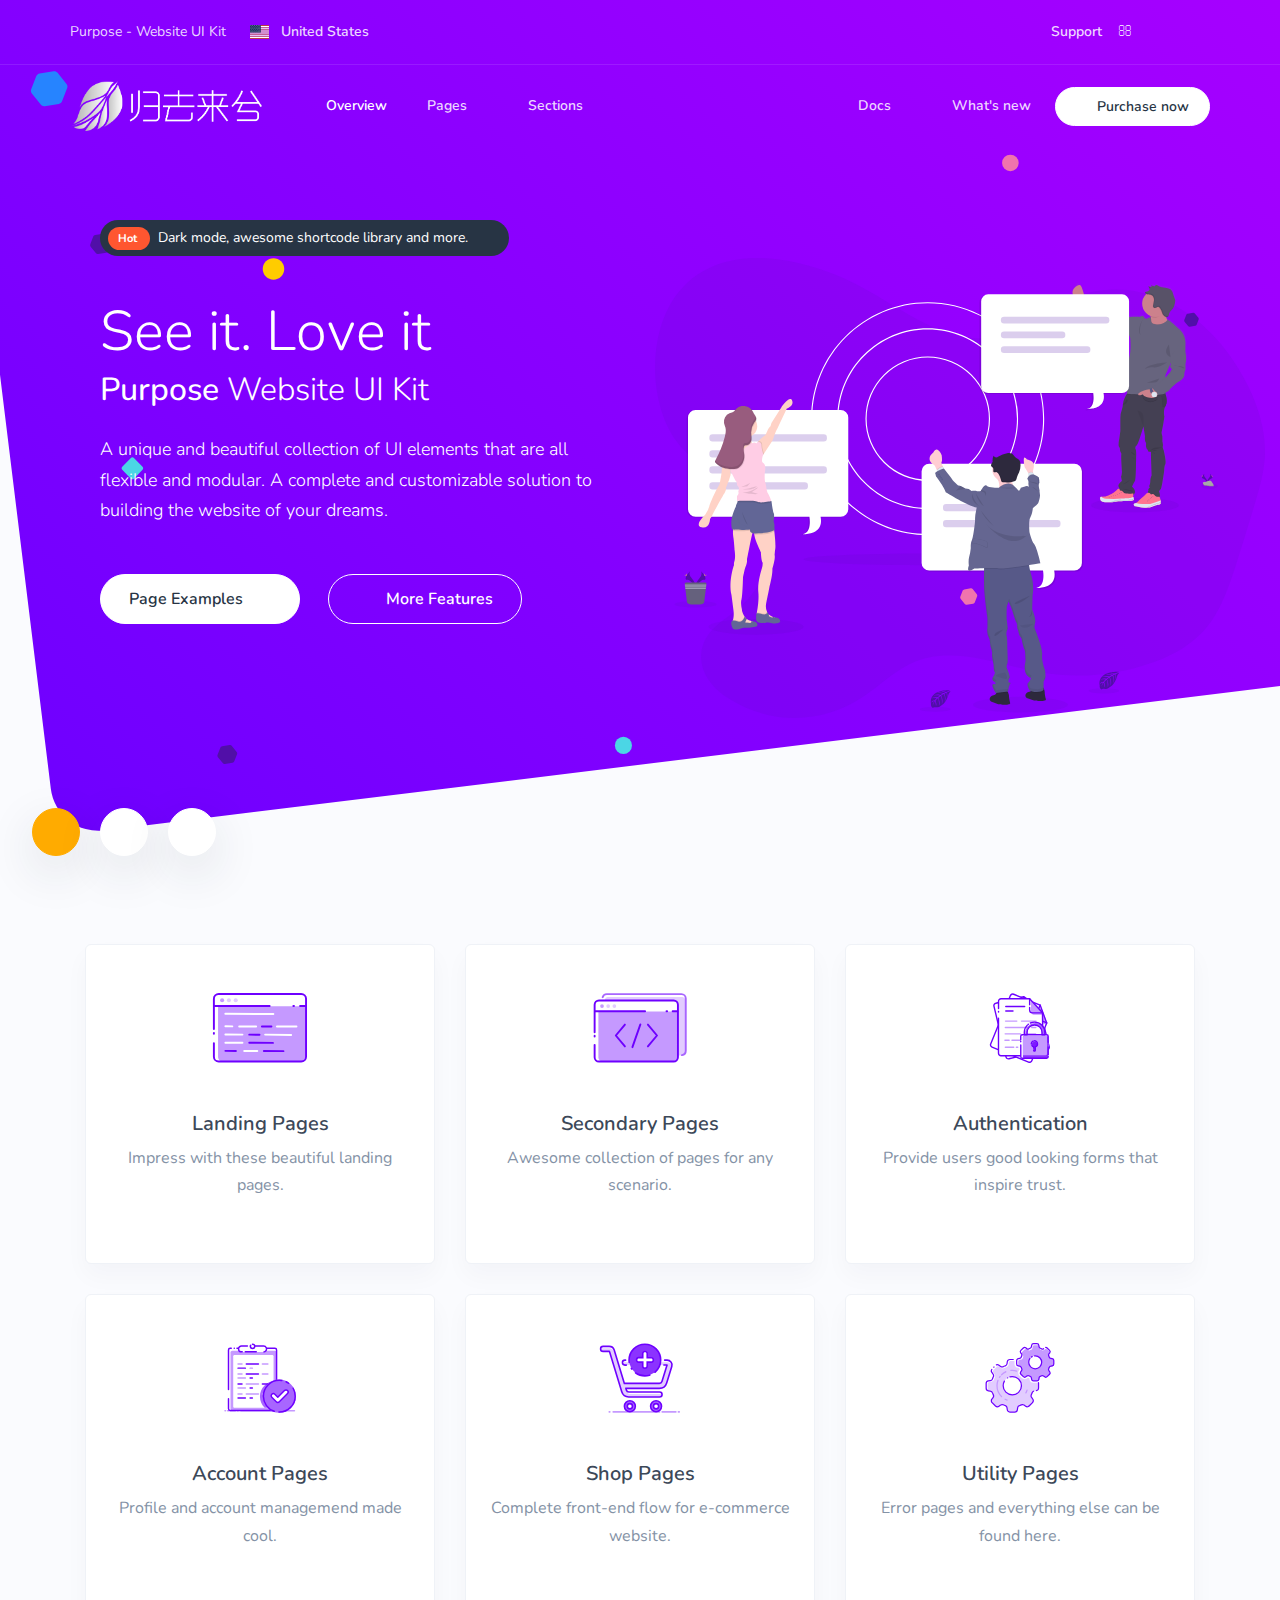
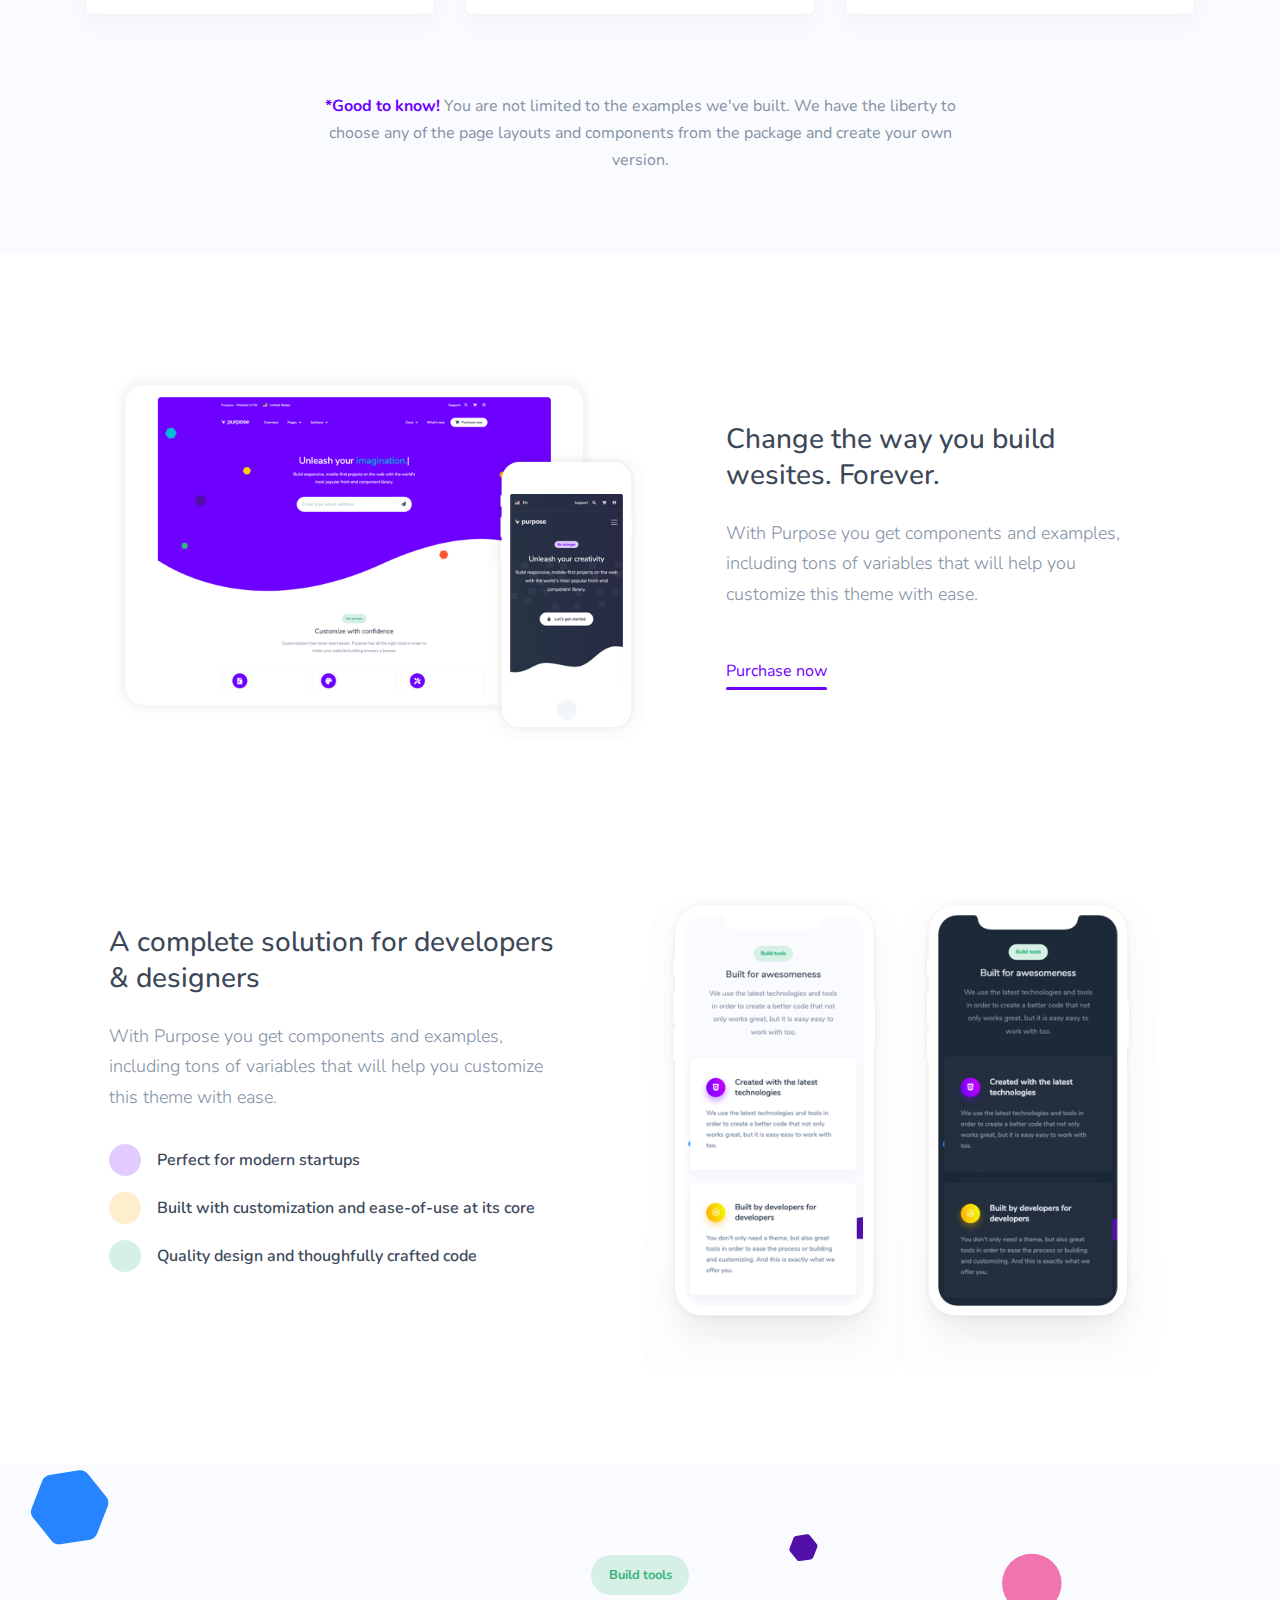
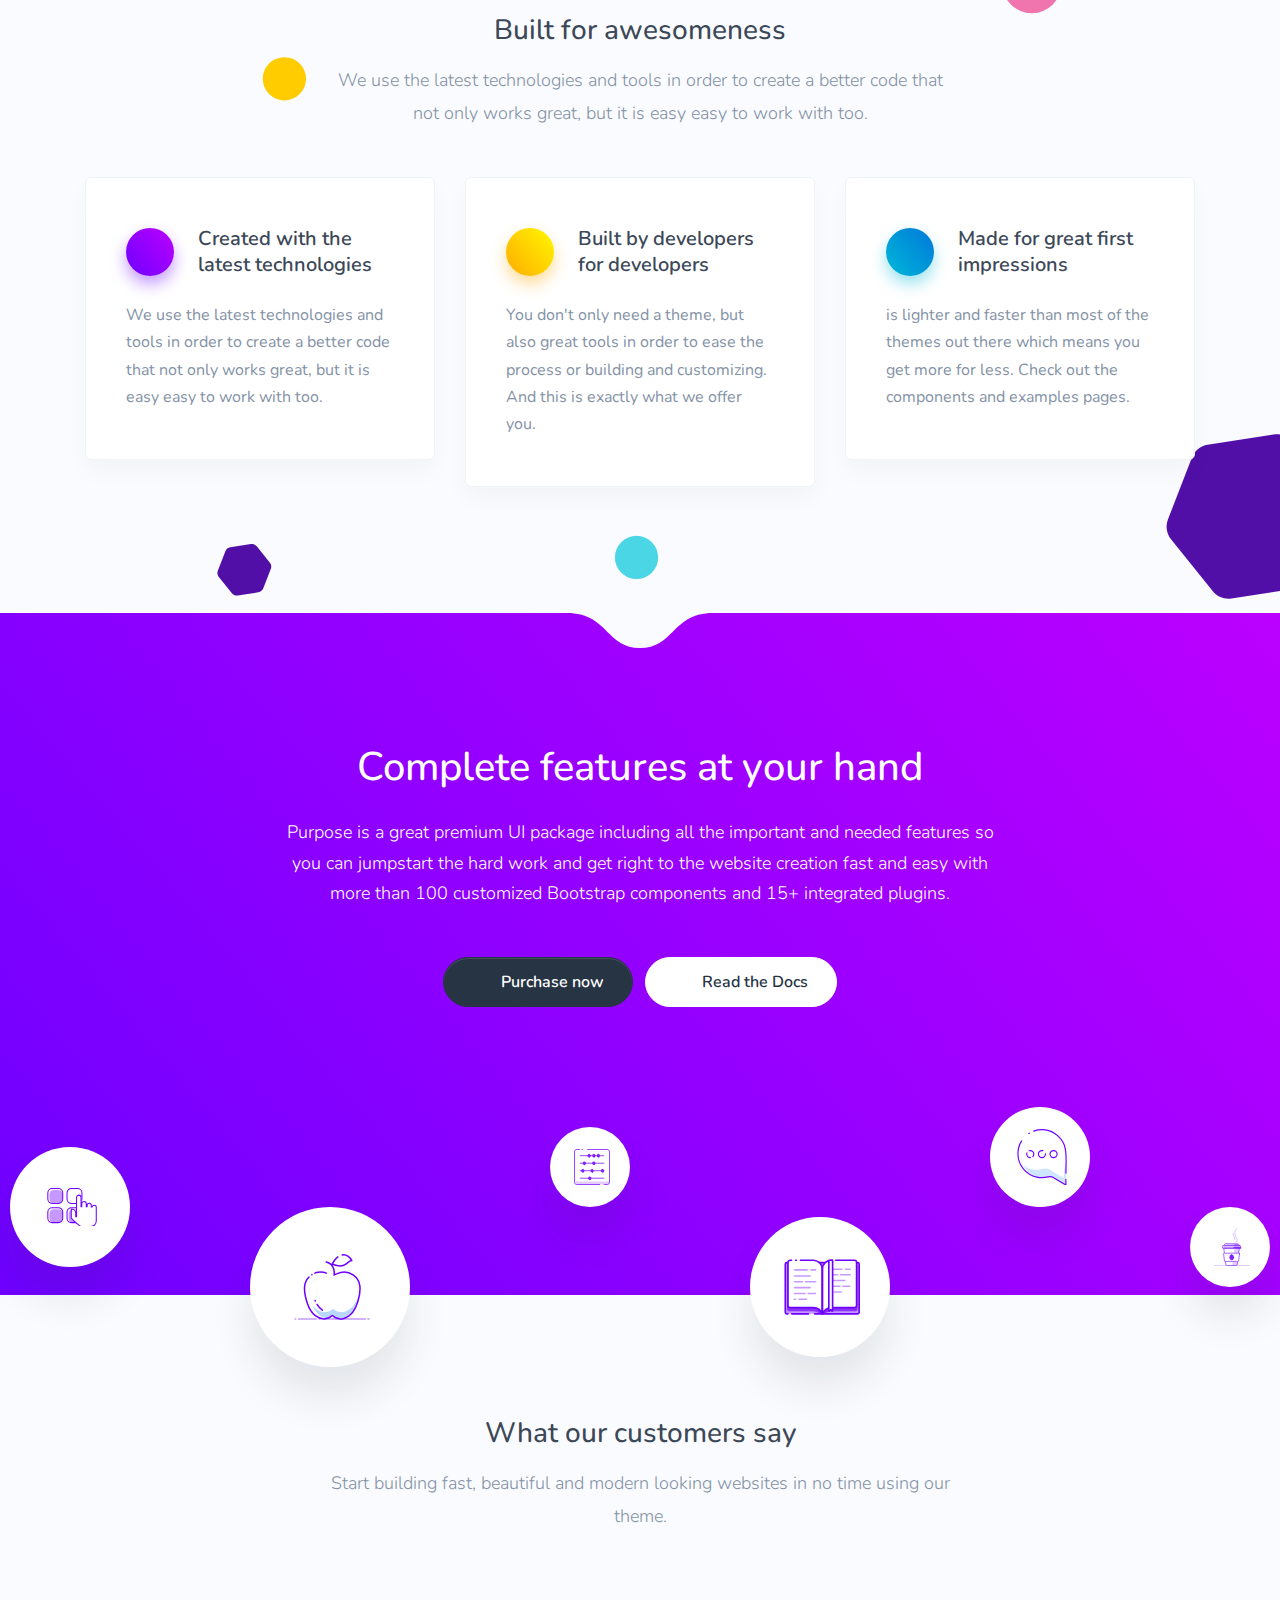
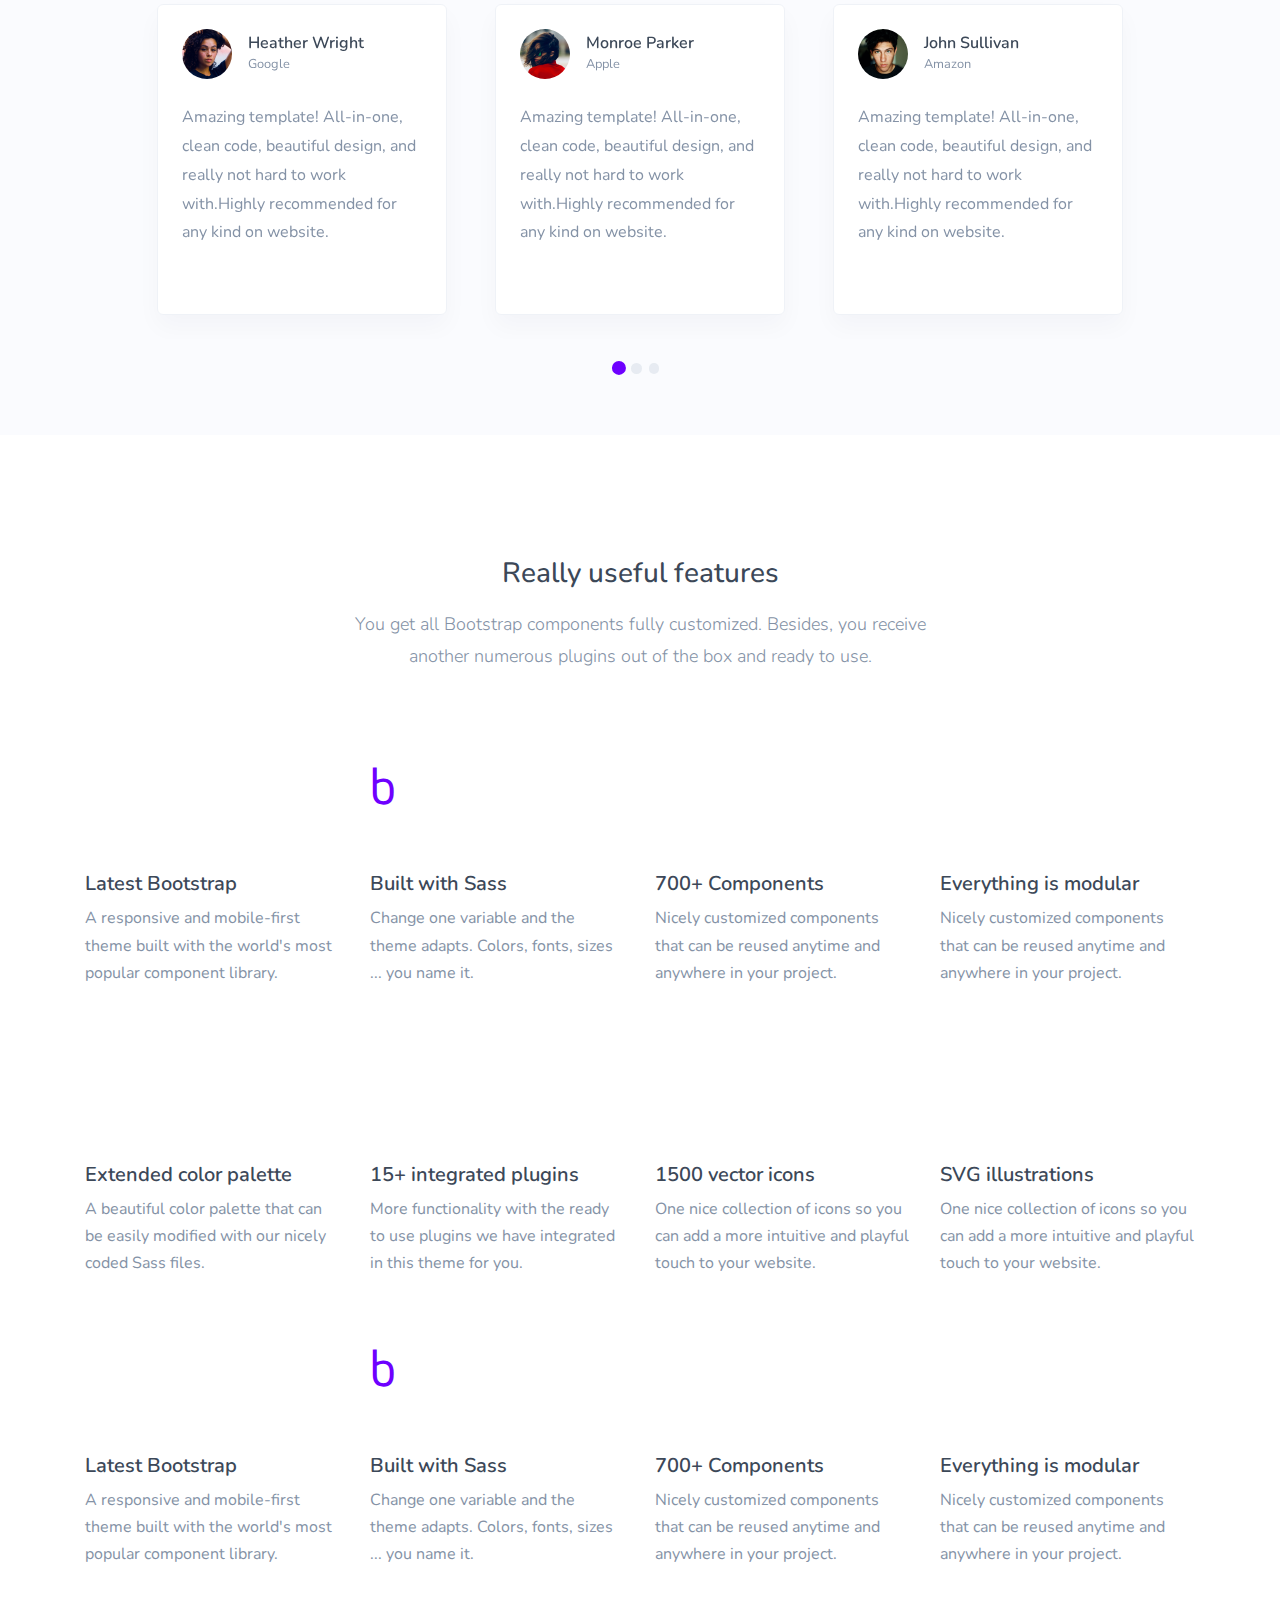
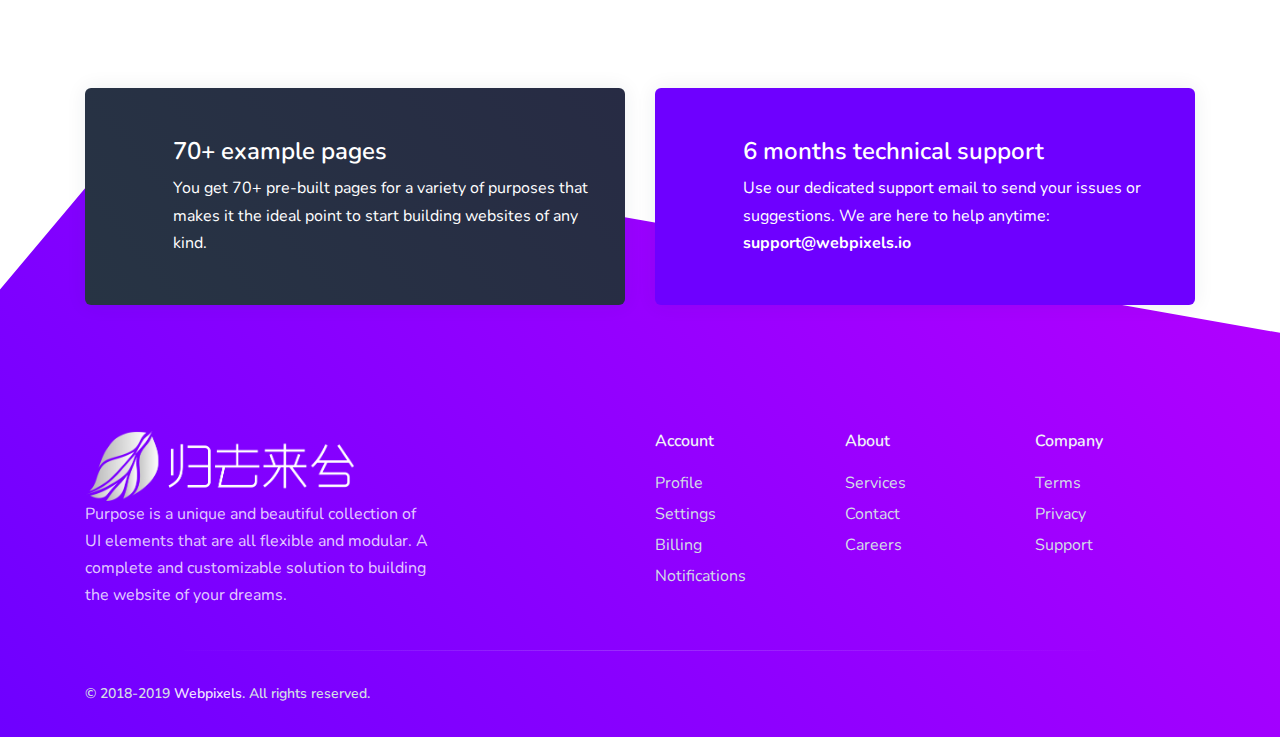
==== GQLX_files/purpose-website-ui-kit-v2.0.html @ 8d88fcf8 "first commit" ====
<!DOCTYPE html>
<!-- saved from url=(0059)https://preview.webpixels.io/purpose-website-ui-kit-v2.0.1/ -->
<html lang="en"><head><meta http-equiv="Content-Type" content="text/html; charset=UTF-8">
        
        <meta name="viewport" content="width=device-width, initial-scale=1, shrink-to-fit=no">
        <meta name="description" content="Purpose is a unique and beautiful collection of UI elements that are all flexible and modular. A complete and customizable solution to building the website of your dreams.">
        <meta name="author" content="Webpixels">
        <title>Purpose Website UI Kit - Purpose is a unique and beautiful collection of UI elements that are all flexible and modular. A complete and customizable solution to building the website of your dreams.</title>
        <!-- Favicon -->
        <link rel="icon" href="https://preview.webpixels.io/purpose-website-ui-kit-v2.0.1/assets/img/brand/favicon.png" type="image/png">
        <!-- Font Awesome 5 -->
        <link rel="stylesheet" href="./all.min.css"><!-- Page CSS -->
        <link rel="stylesheet" href="./swiper.min.css">
        <!-- Purpose CSS -->
        <link rel="stylesheet" href="./purpose.css" id="stylesheet">
    </head>

    <body class="g-sidenav-show g-sidenav-pinned" style="opacity: 1;">
        <!-- <div class="alert alert-danger bg-gradient-danger text-white fixed-top alert-flush alert-dismissible border-0 shadow-lg fade show mb-0" role="alert">
            <div class="container">
                The heat of the summer comes with a <strong>35% discount</strong>. Use the <strong>SUMMER35</strong> code until June 15h and get started with this UI Kit to build your next amazing website.
                <button type="button" class="close" data-dismiss="alert" aria-label="Close">
                    <span class="text-white opacity-10" aria-hidden="true">&times;</span>
                </button>
            </div>
        </div> -->
        <header class="header header-transparent" id="header-main">
            <!-- Topbar -->
            <div id="navbar-top-main" class="navbar-top  navbar-dark bg-dark border-bottom">
                <div class="container px-0">
                    <div class="navbar-nav align-items-center">
                        <div class="d-none d-lg-inline-block">
                            <span class="navbar-text mr-3">Purpose - Website UI Kit</span>
                        </div>
                        <div>
                            <ul class="nav">
                                <li class="nav-item dropdown ml-lg-2">
                                    <a class="nav-link px-0" href="https://preview.webpixels.io/purpose-website-ui-kit-v2.0.1/#" role="button" data-toggle="dropdown" aria-haspopup="true" aria-expanded="false" data-offset="0,10">
                                        <img alt="Image placeholder" src="./us.svg">
                                        <span class="d-none d-lg-inline-block">United States</span>
                                        <span class="d-lg-none">EN</span>
                                    </a>
                                    <div class="dropdown-menu dropdown-menu-sm">
                                        <a href="https://preview.webpixels.io/purpose-website-ui-kit-v2.0.1/#" class="dropdown-item"><img alt="Image placeholder" src="./es.svg">Spanish</a>
                                        <a href="https://preview.webpixels.io/purpose-website-ui-kit-v2.0.1/#" class="dropdown-item"><img alt="Image placeholder" src="./ro.svg">Romanian</a>
                                        <a href="https://preview.webpixels.io/purpose-website-ui-kit-v2.0.1/#" class="dropdown-item"><img alt="Image placeholder" src="./gr.svg">Greek</a>
                                    </div>
                                </li>
                            </ul>
                        </div>
                        <div class="ml-auto">
                            <ul class="nav">
                                <li class="nav-item">
                                    <a class="nav-link" href="https://preview.webpixels.io/purpose-website-ui-kit-v2.0.1/pages/utility/support.html">Support</a>
                                </li>
                                <li class="nav-item">
                                    <a href="https://preview.webpixels.io/purpose-website-ui-kit-v2.0.1/#" class="nav-link" data-action="omnisearch-open" data-target="#omnisearch"><i class="far fa-search"></i></a>
                                </li>
                                <li class="nav-item">
                                    <a class="nav-link" href="https://preview.webpixels.io/purpose-website-ui-kit-v2.0.1/pages/shop/checkout-cart.html"><i class="far fa-shopping-cart"></i></a>
                                </li>
                                <li class="nav-item dropdown">
                                    <a class="nav-link pr-0" href="https://preview.webpixels.io/purpose-website-ui-kit-v2.0.1/#" data-toggle="dropdown" aria-haspopup="true" aria-expanded="false">
                                        <i class="far fa-user-circle"></i>
                                    </a>
                                    <div class="dropdown-menu dropdown-menu-sm dropdown-menu-right">
                                        <h6 class="dropdown-header">User menu</h6>
                                        <a class="dropdown-item" href="https://preview.webpixels.io/purpose-website-ui-kit-v2.0.1/#">
                                            <i class="far fa-user"></i>Account
                                        </a>
                                        <a class="dropdown-item" href="https://preview.webpixels.io/purpose-website-ui-kit-v2.0.1/#">
                                            <span class="float-right badge badge-primary">4</span>
                                            <i class="far fa-envelope"></i>Messages
                                        </a>
                                        <a class="dropdown-item" href="https://preview.webpixels.io/purpose-website-ui-kit-v2.0.1/#">
                                            <i class="far fa-cog"></i>Settings
                                        </a>
                                        <div class="dropdown-divider" role="presentation"></div>
                                        <a class="dropdown-item" href="https://preview.webpixels.io/purpose-website-ui-kit-v2.0.1/#">
                                            <i class="far fa-sign-out-alt"></i>Sign out
                                        </a>
                                    </div>
                                </li>
                            </ul>
                        </div>
                    </div>
                </div>
            </div>
            <!-- Main navbar -->
            <nav class="navbar navbar-main navbar-expand-lg navbar-transparent navbar-dark bg-dark" id="navbar-main">
                <div class="container px-lg-0">
                    <!-- Logo -->
                    <a class="navbar-brand mr-lg-5" href="https://preview.webpixels.io/purpose-website-ui-kit-v2.0.1/index.html">
                        <img alt="Image placeholder" src="./white.png" id="navbar-logo" style="height: 50px;">
                    </a>
                    <!-- Navbar collapse trigger -->
                    <button class="navbar-toggler pr-0" type="button" data-toggle="collapse" data-target="#navbar-main-collapse" aria-controls="navbar-main-collapse" aria-expanded="false" aria-label="Toggle navigation">
                        <span class="navbar-toggler-icon"></span>
                    </button>
                    <!-- Navbar nav -->
                    <div class="collapse navbar-collapse" id="navbar-main-collapse">
                        <ul class="navbar-nav align-items-lg-center">
                            <!-- Home - Overview  -->
                            <li class="nav-item active">
                                <a class="nav-link" href="https://preview.webpixels.io/purpose-website-ui-kit-v2.0.1/index.html">Overview</a>
                            </li>
                            <!-- Pages menu -->
                            <li class="nav-item dropdown dropdown-animate" data-toggle="hover">
                                <a class="nav-link dropdown-toggle" href="https://preview.webpixels.io/purpose-website-ui-kit-v2.0.1/#" role="button" data-toggle="dropdown" aria-haspopup="true" aria-expanded="false">Pages</a>
                                <div class="dropdown-menu dropdown-menu-lg dropdown-menu-arrow p-0">
                                    <ul class="list-group list-group-flush">
                                        <li class="dropdown dropdown-animate dropdown-submenu" data-toggle="hover">
                                            <a href="https://preview.webpixels.io/purpose-website-ui-kit-v2.0.1/#" class="list-group-item list-group-item-action dropdown-toggle" role="button" data-toggle="dropdown" aria-haspopup="true" aria-expanded="false">
                                                <div class="media d-flex align-items-center">
                                                    <!-- SVG icon -->
                                                    <figure style="width: 50px;">
                                                        <svg xmlns="http://www.w3.org/2000/svg" xmlns:xlink="http://www.w3.org/1999/xlink" width="147px" height="109px" viewBox="0 0 147 109" version="1.1" class="injected-svg svg-inject img-fluid" style="height: 50px;">
    <!-- Generator: Sketch 51.2 (57519) - http://www.bohemiancoding.com/sketch -->
    <title>Code_2</title>
    <desc>Created with Sketch.</desc>
    <defs></defs>
    <g id="Page-1" stroke="none" stroke-width="1" fill="none" fill-rule="evenodd">
        <g id="Code_2" transform="translate(1.000000, 1.000000)">
            <path d="M144.1,8.5 L144.1,98.1 C144.1,102.2 140.8,105.6 136.6,105.6 L8.1,105.6 C4,105.6 0.6,102.3 0.6,98.1 L0.6,0.6 L136.1,0.6 C140.6,0.6 144.1,4.2 144.1,8.5 Z" id="Shape" class="fill-neutral" fill-rule="nonzero"></path>
            <path d="M133.7,0.6 C139.4,0.6 144.1,5.3 144.1,11 L144.1,98.1 C144.1,102.2 140.9,105.6 137,105.6 L14.3,105.6 C10.4,105.6 7.2,102.3 7.2,98.1 L7.2,0.6 L133.7,0.6 Z" id="Shape" class="fill-primary-300" fill-rule="nonzero"></path>
            <path d="M95.9,19.5 L0.7,19.5 L0.7,8.1 C0.7,4 4,0.6 8.2,0.6 L136.7,0.6 C140.8,0.6 144.2,3.9 144.2,8.1 L144.2,19.5 L119.2,19.5" id="Shape" class="fill-neutral" fill-rule="nonzero"></path>
            <path d="M134.9,19.2 L143,19.2" id="Shape" class="stroke-primary" stroke-width="3" stroke-linecap="round" stroke-linejoin="round"></path>
            <path d="M124.4,19.2 L125.4,19.2" id="Shape" class="stroke-primary" stroke-width="3" stroke-linecap="round" stroke-linejoin="round"></path>
            <path d="M1.3,19.2 L87.5,19.2" id="Shape" class="stroke-primary" stroke-width="3" stroke-linecap="round" stroke-linejoin="round"></path>
            <circle id="Oval" class="fill-primary-300" fill-rule="nonzero" cx="13.5" cy="10.2" r="3.2"></circle>
            <circle id="Oval" class="fill-primary-200" fill-rule="nonzero" cx="24.1" cy="10.2" r="3.2"></circle>
            <circle id="Oval" class="fill-primary-200" fill-rule="nonzero" cx="34.7" cy="10.2" r="3.2"></circle>
            <path d="M0.7,62.6 L0.7,61.4" id="Shape" class="stroke-primary" stroke-width="3" stroke-linecap="round" stroke-linejoin="round"></path>
            <path d="M0.7,55.2 L0.7,8 C0.7,3.9 4,0.5 8.2,0.5 L136.7,0.5 C140.8,0.5 144.2,3.8 144.2,8 L144.2,98.1 C144.2,102.2 140.9,105.6 136.7,105.6 L8.2,105.6 C4.1,105.6 0.7,102.3 0.7,98.1 L0.7,77" id="Shape" class="stroke-primary" stroke-width="3" stroke-linecap="round" stroke-linejoin="round"></path>
            <g id="Group" transform="translate(18.000000, 31.000000)" stroke-linecap="round" stroke-linejoin="round" stroke-width="3">
                <path d="M22.1,20.1 L48.5,20.2" id="Shape" class="stroke-neutral"></path>
                <path d="M80.9,20.1 L111.3,20.3" id="Shape" class="stroke-neutral"></path>
                <path d="M60.5,58.3 L91,58.5" id="Shape" class="stroke-primary"></path>
                <path d="M57.5,20.1 L72.3,20.2" id="Shape" class="stroke-primary"></path>
                <path d="M0.6,19.9 L11.4,20" id="Shape" class="stroke-neutral"></path>
                <path d="M37.8,32.8 L53.7,33" id="Shape" class="stroke-primary"></path>
                <path d="M62.5,32.8 L103,33.3" id="Shape" class="stroke-neutral"></path>
                <path d="M0.6,32.7 L27.2,32.8" id="Shape" class="stroke-neutral"></path>
                <path d="M37.8,45.5 L74.7,45.7" id="Shape" class="stroke-primary"></path>
                <path d="M0.6,45.4 L27.2,45.5" id="Shape" class="stroke-neutral"></path>
                <path d="M29.9,58.3 L50.3,58.4" id="Shape" class="stroke-neutral"></path>
                <path d="M0.6,58.1 L17,58.2" id="Shape" class="stroke-primary"></path>
                <path d="M0.5,0.4 L75.3,0.7" id="Shape" class="stroke-neutral"></path>
            </g>
        </g>
    </g>
</svg>
                                                    </figure>
                                                    <!-- Media body -->
                                                    <div class="media-body ml-3">
                                                        <h6 class="mb-1">Landing</h6>
                                                        <p class="mb-0">A great point to start from.</p>
                                                    </div>
                                                </div>
                                            </a>
                                            <ul class="dropdown-menu">
                                                <li>
                                                    <a class="dropdown-item" href="https://preview.webpixels.io/purpose-website-ui-kit-v2.0.1/pages/landing/agency.html">
                                                        Agency
                                                    </a>
                                                </li>
                                                <li>
                                                    <a class="dropdown-item" href="https://preview.webpixels.io/purpose-website-ui-kit-v2.0.1/pages/landing/app.html">
                                                        App
                                                    </a>
                                                </li>
                                                <li>
                                                    <a class="dropdown-item" href="https://preview.webpixels.io/purpose-website-ui-kit-v2.0.1/pages/landing/blog.html">
                                                        Blog
                                                    </a>
                                                </li>
                                                <li>
                                                    <a class="dropdown-item" href="https://preview.webpixels.io/purpose-website-ui-kit-v2.0.1/pages/landing/classic.html">
                                                        Classic
                                                    </a>
                                                </li>
                                                <li>
                                                    <a class="dropdown-item" href="https://preview.webpixels.io/purpose-website-ui-kit-v2.0.1/pages/landing/cloud-hosting.html">
                                                        Cloud hosting
                                                    </a>
                                                </li>
                                                <li>
                                                    <a class="dropdown-item" href="https://preview.webpixels.io/purpose-website-ui-kit-v2.0.1/pages/landing/digital.html">
                                                        Digital
                                                    </a>
                                                </li>
                                                <li>
                                                    <a class="dropdown-item" href="https://preview.webpixels.io/purpose-website-ui-kit-v2.0.1/pages/landing/event-music.html">
                                                        Event music
                                                    </a>
                                                </li>
                                                <li>
                                                    <a class="dropdown-item" href="https://preview.webpixels.io/purpose-website-ui-kit-v2.0.1/pages/landing/features.html">
                                                        Features
                                                    </a>
                                                </li>
                                                <li>
                                                    <a class="dropdown-item" href="https://preview.webpixels.io/purpose-website-ui-kit-v2.0.1/pages/landing/portfolio.html">
                                                        Portfolio
                                                    </a>
                                                </li>
                                                <li>
                                                    <a class="dropdown-item" href="https://preview.webpixels.io/purpose-website-ui-kit-v2.0.1/pages/landing/presentation.html">
                                                        Presentation
                                                    </a>
                                                </li>
                                                <li>
                                                    <a class="dropdown-item" href="https://preview.webpixels.io/purpose-website-ui-kit-v2.0.1/pages/landing/saas.html">
                                                        Saas
                                                    </a>
                                                </li>
                                                <li>
                                                    <a class="dropdown-item" href="https://preview.webpixels.io/purpose-website-ui-kit-v2.0.1/pages/landing/services.html">
                                                        Services
                                                    </a>
                                                </li>
                                                <li>
                                                    <a class="dropdown-item" href="https://preview.webpixels.io/purpose-website-ui-kit-v2.0.1/pages/landing/software.html">
                                                        Software
                                                    </a>
                                                </li>
                                            </ul>
                                        </li>
                                        <li class="dropdown dropdown-animate dropdown-submenu" data-toggle="hover">
                                            <a href="https://preview.webpixels.io/purpose-website-ui-kit-v2.0.1/#" class="list-group-item list-group-item-action dropdown-toggle" role="button" data-toggle="dropdown" aria-haspopup="true" aria-expanded="false">
                                                <div class="media d-flex align-items-center">
                                                    <!-- SVG icon -->
                                                    <figure style="width: 50px;">
                                                        <svg xmlns="http://www.w3.org/2000/svg" xmlns:xlink="http://www.w3.org/1999/xlink" width="147px" height="110px" viewBox="0 0 147 110" version="1.1" class="injected-svg svg-inject img-fluid" style="height: 50px;">
    <!-- Generator: Sketch 51.2 (57519) - http://www.bohemiancoding.com/sketch -->
    <title>Code</title>
    <desc>Created with Sketch.</desc>
    <defs></defs>
    <g id="Page-1" stroke="none" stroke-width="1" fill="none" fill-rule="evenodd">
        <g id="Code" transform="translate(2.000000, 1.000000)">
            <path d="M137.6,97.2 L21.2,97.2 C18.4,97.2 16.1,94.9 16.1,92.1 L16.1,10.2 C16.1,7.4 18.4,5.1 21.2,5.1 L137.6,5.1 C140.4,5.1 142.7,7.4 142.7,10.2 L142.7,92.1 C142.7,94.9 140.4,97.2 137.6,97.2 Z" id="Shape" class="fill-primary-200" fill-rule="nonzero"></path>
            <path d="M12.8,5.6 C13.6,2.8 16.2,0.7 19.3,0.7 L136.6,0.7 C140.4,0.7 143.4,3.7 143.4,7.5 L143.4,89.8 C143.4,93.3 140.8,96.2 137.4,96.6" id="Shape" class="stroke-primary-400" stroke-width="3" stroke-linecap="round" stroke-linejoin="round"></path>
            <path d="M131.2,18 L131.2,99.9 C131.2,103.7 128.1,106.7 124.4,106.7 L7,106.7 C3.2,106.7 0.2,103.6 0.2,99.9 L0.2,10.8 L124,10.8 C128,10.8 131.2,14 131.2,18 Z" id="Shape" class="fill-neutral" fill-rule="nonzero"></path>
            <path d="M121.7,10.8 C126.9,10.8 131.2,15.1 131.2,20.3 L131.2,99.9 C131.2,103.7 128.3,106.7 124.7,106.7 L12.6,106.7 C9,106.7 6.1,103.6 6.1,99.9 L6.1,10.8 L121.7,10.8 Z" id="Shape" class="fill-primary-300" fill-rule="nonzero"></path>
            <path d="M87.2,28 L0.2,28 L0.2,17.6 C0.2,13.8 3.2,10.8 7,10.8 L124.3,10.8 C128.1,10.8 131.1,13.8 131.1,17.6 L131.1,28 L108.2,28" id="Shape" class="fill-neutral" fill-rule="nonzero"></path>
            <path d="M122.8,27.7 L130.2,27.7" id="Shape" class="stroke-primary" stroke-width="3" stroke-linecap="round" stroke-linejoin="round"></path>
            <path d="M113.2,27.7 L114.1,27.7" id="Shape" class="stroke-primary" stroke-width="3" stroke-linecap="round" stroke-linejoin="round"></path>
            <path d="M0.7,27.7 L79.5,27.7" id="Shape" class="stroke-primary" stroke-width="3" stroke-linecap="round" stroke-linejoin="round"></path>
            <circle id="Oval" class="fill-primary-300" fill-rule="nonzero" cx="11.8" cy="19.5" r="2.9"></circle>
            <circle id="Oval" class="fill-primary-200" fill-rule="nonzero" cx="21.5" cy="19.5" r="2.9"></circle>
            <circle id="Oval" class="fill-primary-200" fill-rule="nonzero" cx="31.2" cy="19.5" r="2.9"></circle>
            <polyline id="Shape" class="stroke-primary" stroke-width="3" stroke-linecap="round" stroke-linejoin="round" points="47.8 82.9 33.5 65.8 47.8 48.7"></polyline>
            <polyline id="Shape" class="stroke-primary" stroke-width="3" stroke-linecap="round" stroke-linejoin="round" points="83.9 82.9 98.2 65.8 83.9 48.7"></polyline>
            <path d="M72.1,48.3 L59.6,84.1" id="Shape" class="stroke-primary" stroke-width="3" stroke-linecap="round" stroke-linejoin="round"></path>
            <path d="M0.2,67.4 L0.2,66.3" id="Shape" class="stroke-primary" stroke-width="3" stroke-linecap="round" stroke-linejoin="round"></path>
            <path d="M0.2,60.6 L0.2,17.5 C0.2,13.7 3.2,10.7 7,10.7 L124.3,10.7 C128.1,10.7 131.1,13.7 131.1,17.5 L131.1,99.8 C131.1,103.6 128.1,106.6 124.3,106.6 L7,106.6 C3.2,106.6 0.2,103.6 0.2,99.8 L0.2,80.5" id="Shape" class="stroke-primary" stroke-width="3" stroke-linecap="round" stroke-linejoin="round"></path>
        </g>
    </g>
</svg>
                                                    </figure>
                                                    <!-- Media body -->
                                                    <div class="media-body ml-3">
                                                        <h6 class="mb-1">Secondary</h6>
                                                        <p class="mb-0">Examples for any scenario.</p>
                                                    </div>
                                                </div>
                                            </a>
                                            <ul class="dropdown-menu">
                                                <li>
                                                    <a class="dropdown-item" href="https://preview.webpixels.io/purpose-website-ui-kit-v2.0.1/pages/secondary/about-classic.html">
                                                        About classic
                                                    </a>
                                                </li>
                                                <li>
                                                    <a class="dropdown-item" href="https://preview.webpixels.io/purpose-website-ui-kit-v2.0.1/pages/secondary/about.html">
                                                        About
                                                    </a>
                                                </li>
                                                <li>
                                                    <a class="dropdown-item" href="https://preview.webpixels.io/purpose-website-ui-kit-v2.0.1/pages/secondary/blog.html">
                                                        Blog
                                                    </a>
                                                </li>
                                                <li>
                                                    <a class="dropdown-item" href="https://preview.webpixels.io/purpose-website-ui-kit-v2.0.1/pages/secondary/blog-article.html">
                                                        Blog article
                                                    </a>
                                                </li>
                                                <li>
                                                    <a class="dropdown-item" href="https://preview.webpixels.io/purpose-website-ui-kit-v2.0.1/pages/secondary/blog-masonry.html">
                                                        Blog masonry
                                                    </a>
                                                </li>
                                                <li>
                                                    <a class="dropdown-item" href="https://preview.webpixels.io/purpose-website-ui-kit-v2.0.1/pages/secondary/careers.html">
                                                        Careers
                                                    </a>
                                                </li>
                                                <li>
                                                    <a class="dropdown-item" href="https://preview.webpixels.io/purpose-website-ui-kit-v2.0.1/pages/secondary/careers-single.html">
                                                        Careers single
                                                    </a>
                                                </li>
                                                <li>
                                                    <a class="dropdown-item" href="https://preview.webpixels.io/purpose-website-ui-kit-v2.0.1/pages/secondary/contact.html">
                                                        Contact
                                                    </a>
                                                </li>
                                                <li>
                                                    <a class="dropdown-item" href="https://preview.webpixels.io/purpose-website-ui-kit-v2.0.1/pages/secondary/contact-simple.html">
                                                        Contact simple
                                                    </a>
                                                </li>
                                                <li>
                                                    <a class="dropdown-item" href="https://preview.webpixels.io/purpose-website-ui-kit-v2.0.1/pages/secondary/get-started.html">
                                                        Get started
                                                    </a>
                                                </li>
                                                <li>
                                                    <a class="dropdown-item" href="https://preview.webpixels.io/purpose-website-ui-kit-v2.0.1/pages/secondary/portfolio.html">
                                                        Portfolio
                                                    </a>
                                                </li>
                                                <li>
                                                    <a class="dropdown-item" href="https://preview.webpixels.io/purpose-website-ui-kit-v2.0.1/pages/secondary/portfolio-fullscreen.html">
                                                        Portfolio fullscreen
                                                    </a>
                                                </li>
                                                <li>
                                                    <a class="dropdown-item" href="https://preview.webpixels.io/purpose-website-ui-kit-v2.0.1/pages/secondary/pricing-charts.html">
                                                        Pricing charts
                                                    </a>
                                                </li>
                                                <li>
                                                    <a class="dropdown-item" href="https://preview.webpixels.io/purpose-website-ui-kit-v2.0.1/pages/secondary/pricing-comparison.html">
                                                        Pricing comparison
                                                    </a>
                                                </li>
                                                <li>
                                                    <a class="dropdown-item" href="https://preview.webpixels.io/purpose-website-ui-kit-v2.0.1/pages/secondary/pricing-simple.html">
                                                        Pricing simple
                                                    </a>
                                                </li>
                                                <li>
                                                    <a class="dropdown-item" href="https://preview.webpixels.io/purpose-website-ui-kit-v2.0.1/pages/secondary/services.html">
                                                        Services
                                                    </a>
                                                </li>
                                                <li>
                                                    <a class="dropdown-item" href="https://preview.webpixels.io/purpose-website-ui-kit-v2.0.1/pages/secondary/team.html">
                                                        Team
                                                    </a>
                                                </li>
                                            </ul>
                                        </li>
                                        <li class="dropdown dropdown-animate dropdown-submenu" data-toggle="hover">
                                            <a href="https://preview.webpixels.io/purpose-website-ui-kit-v2.0.1/#" class="list-group-item list-group-item-action dropdown-toggle" role="button" data-toggle="dropdown" aria-haspopup="true" aria-expanded="false">
                                                <div class="media d-flex align-items-center">
                                                    <!-- SVG icon -->
                                                    <figure style="width: 50px;">
                                                        <svg xmlns="http://www.w3.org/2000/svg" xmlns:xlink="http://www.w3.org/1999/xlink" width="131px" height="151px" viewBox="0 0 131 151" version="1.1" class="injected-svg svg-inject img-fluid" style="height: 50px;">
    <!-- Generator: Sketch 51.2 (57519) - http://www.bohemiancoding.com/sketch -->
    <title>Secure_Files</title>
    <desc>Created with Sketch.</desc>
    <defs></defs>
    <g id="Page-1" stroke="none" stroke-width="1" fill="none" fill-rule="evenodd">
        <g id="Secure_Files" transform="translate(1.000000, 2.000000)">
            <g id="Group" transform="translate(8.000000, 5.000000)">
                <path d="M98.3,24 L119.5,108.9 C120.2,111.8 118.4,114.7 115.5,115.3 L32.7,134.9 C29.8,135.6 26.9,133.8 26.3,130.9 L0.3,21.5 C-0.4,18.6 1.4,15.7 4.3,15.1 L64.3,0.9 L98.3,24 Z" id="Shape" class="fill-neutral" fill-rule="nonzero"></path>
                <path d="M98.5,24.5 L119.6,109.2 C120.2,111.9 118.6,114.7 115.8,115.3 L37.2,133.9 C34.5,134.5 31.7,132.9 31.1,130.1 L6.1,24.5 C5.5,21.8 7.1,19 9.9,18.4 L69.7,4.2 L98.5,24.5 Z" id="Shape" class="fill-primary-100" fill-rule="nonzero"></path>
                <path d="M64.3,0.9 L69.9,24.4 C70.7,27.6 74.2,29.7 77.4,28.9 L98.3,23.9" id="Shape" class="fill-neutral" fill-rule="nonzero"></path>
                <path d="M67.8,2.6 L72.9,23.9 C73.6,26.8 76.8,28.7 79.7,28 L98.7,23.5" id="Shape" class="fill-primary-300" fill-rule="nonzero"></path>
                <path d="M68.9,6.9 L74,28.2 C74.7,31.1 77.9,33 80.8,32.3 L99.8,27.8 L98.8,23.5" id="Shape" class="fill-primary-300" fill-rule="nonzero"></path>
                <path d="M68.7,19.2 L69.9,24.3 C70.7,27.5 74.2,29.6 77.4,28.8 L98.3,23.8" id="Shape" class="stroke-primary" stroke-width="3" stroke-linecap="round" stroke-linejoin="round"></path>
                <path d="M64.3,0.9 L67.3,13.6" id="Shape" class="stroke-primary" stroke-width="3" stroke-linecap="round" stroke-linejoin="round"></path>
                <path d="M9.5,60.1 L0.3,21.5 C-0.4,18.6 1.4,15.7 4.3,15.1 L64.3,0.9 L98.3,24 L119.5,108.9 C120.2,111.8 118.4,114.7 115.5,115.3 L32.7,134.9 C29.8,135.6 26.9,133.8 26.3,130.9 L8.8,57.2" id="Shape" class="stroke-primary" stroke-width="3" stroke-linecap="round" stroke-linejoin="round"></path>
            </g>
            <g id="Group">
                <path d="M122.2,62.5 L90.1,143.9 C89,146.6 85.9,148 83.1,146.8 L4.3,114.7 C1.6,113.6 0.2,110.5 1.4,107.7 L43.9,3.5 C45,0.8 48.1,-0.6 50.9,0.6 L108,23.9 L122.2,62.5 Z" id="Shape" class="fill-neutral" fill-rule="nonzero"></path>
                <path d="M122.1,63 L90.1,144.1 C89,146.7 86.1,147.9 83.5,146.9 L8.7,116.4 C6.1,115.3 4.9,112.4 5.9,109.8 L46.9,9.3 C48,6.7 50.9,5.5 53.5,6.5 L110.4,29.7 L122.1,63 Z" id="Shape" class="fill-primary-100" fill-rule="nonzero"></path>
                <path d="M108,24 L98.9,46.3 C97.6,49.4 99.3,53.1 102.4,54.4 L122.3,62.5" id="Shape" class="fill-neutral" fill-rule="nonzero"></path>
                <path d="M109.9,27.4 L101.6,47.7 C100.5,50.5 102,53.9 104.8,55 L122.9,62.4" id="Shape" class="fill-primary-300" fill-rule="nonzero"></path>
                <path d="M108.2,31.5 L99.9,51.8 C98.8,54.6 100.3,58 103.1,59.1 L121.2,66.5 L122.9,62.4" id="Shape" class="fill-primary-300" fill-rule="nonzero"></path>
                <path d="M100.9,41.5 L98.9,46.4 C97.6,49.5 99.3,53.2 102.4,54.5 L122.3,62.6" id="Shape" class="stroke-primary" stroke-width="3" stroke-linecap="round" stroke-linejoin="round"></path>
                <path d="M108,24 L103.1,36.1" id="Shape" class="stroke-primary" stroke-width="3" stroke-linecap="round" stroke-linejoin="round"></path>
                <path d="M35,25.3 L35.5,24.1" id="Shape" class="stroke-primary" stroke-width="3" stroke-linecap="round" stroke-linejoin="round"></path>
                <path d="M37.8,18.4 L43.8,3.6 C44.9,0.9 48,-0.5 50.8,0.7 L107.9,24 L122.1,62.6 L90,144 C88.9,146.7 85.8,148.1 83,146.9 L4.2,114.8 C1.5,113.7 0.1,110.6 1.3,107.8 L29.9,37.6" id="Shape" class="stroke-primary" stroke-width="3" stroke-linecap="round" stroke-linejoin="round"></path>
            </g>
            <g id="Group" transform="translate(18.000000, 10.000000)">
                <path d="M96,118.2 C96,121.2 93.6,123.6 90.6,123.6 L5.5,123.6 C2.5,123.6 0.1,121.2 0.1,118.2 L0.1,5.7 C0.1,2.7 2.5,0.3 5.5,0.3 L67.2,0.3 L94.9,30.6 L95.5,81.4 L96,118.2 Z" id="Shape" class="fill-neutral" fill-rule="nonzero"></path>
                <path d="M95.6,81.6 L92.8,81.6 C92.8,76.2 93.3,71.2 89.6,65.1 C89.6,65.1 89.6,65.1 89.6,65.1 C89.5,64.9 87.5,62 87.3,62 C80.9,54.7 70.5,52.5 61.7,56.4 L55.1,61 C51.1,65 48.6,70.5 48.6,76.6 L48.6,81.7 L44.4,81.7 C42.5,81.7 40.9,83.2 40.9,85.2 L40.9,123.8 L90.6,123.8 C93.6,123.8 96,121.4 96,118.4 L95.6,81.6 Z M86.8,81.6 L54.7,81.6 L54.7,76.5 C54.7,62.6 71.5,54.8 82.1,65.2 C87.5,70.5 86.8,76.5 86.8,81.6 Z" id="Shape" class="fill-primary-100" fill-rule="nonzero"></path>
                <path d="M29.2,89.9 L80.3,89.9" id="Shape" class="stroke-primary-300" stroke-width="3" stroke-linecap="round" stroke-linejoin="round"></path>
                <path d="M14,89.9 L23,89.9" id="Shape" class="stroke-primary-300" stroke-width="3" stroke-linecap="round" stroke-linejoin="round"></path>
                <path d="M57.3,76.1 L80.1,76.1" id="Shape" class="stroke-primary-300" stroke-width="3" stroke-linecap="round" stroke-linejoin="round"></path>
                <path d="M14.5,76.1 L47.7,76.1" id="Shape" class="stroke-primary-300" stroke-width="3" stroke-linecap="round" stroke-linejoin="round"></path>
                <path d="M71.7,62.3 L80.6,62.3" id="Shape" class="stroke-primary-300" stroke-width="3" stroke-linecap="round" stroke-linejoin="round"></path>
                <path d="M14.9,62.3 L63.6,62.3" id="Shape" class="stroke-primary-300" stroke-width="3" stroke-linecap="round" stroke-linejoin="round"></path>
                <path d="M38.6,104.9 L41.6,104.9" id="Shape" class="stroke-primary-300" stroke-width="3" stroke-linecap="round" stroke-linejoin="round"></path>
                <path d="M14.9,104.9 L33,104.9" id="Shape" class="stroke-primary-300" stroke-width="3" stroke-linecap="round" stroke-linejoin="round"></path>
                <path d="M49.6,48.6 L81,48.6" id="Shape" class="stroke-primary-300" stroke-width="3" stroke-linecap="round" stroke-linejoin="round"></path>
                <path d="M15.3,48.6 L39.6,48.6" id="Shape" class="stroke-primary-300" stroke-width="3" stroke-linecap="round" stroke-linejoin="round"></path>
                <path d="M15.8,17.1 L56.6,17.1" id="Shape" class="stroke-primary" stroke-width="3" stroke-linecap="round" stroke-linejoin="round"></path>
                <path d="M15.8,26.8 L31.4,26.8" id="Shape" class="stroke-primary" stroke-width="3" stroke-linecap="round" stroke-linejoin="round"></path>
                <path d="M67.3,0.5 L67.3,24.6 C67.3,27.9 70.2,30.8 73.6,30.8 L95.1,30.8" id="Shape" class="fill-neutral" fill-rule="nonzero"></path>
                <path d="M70.3,2.9 L70.3,24.8 C70.3,27.8 73,30.4 76,30.4 L95.5,30.4" id="Shape" class="fill-primary-300" fill-rule="nonzero"></path>
                <path d="M70.3,7.3 L70.3,29.2 C70.3,32.2 73,34.8 76,34.8 L95.5,34.8 L95.5,30.4" id="Shape" class="fill-primary-300" fill-rule="nonzero"></path>
                <path d="M67.3,19.3 L67.3,24.6 C67.3,27.9 70.2,30.8 73.6,30.8 L95.1,30.8" id="Shape" class="stroke-primary" stroke-width="3" stroke-linecap="round" stroke-linejoin="round"></path>
                <path d="M67.3,0.5 L67.3,13.5" id="Shape" class="stroke-primary" stroke-width="3" stroke-linecap="round" stroke-linejoin="round"></path>
                <path d="M0.2,29.2 L0.2,27.9" id="Shape" class="stroke-primary" stroke-width="3" stroke-linecap="round" stroke-linejoin="round"></path>
                <path d="M0.2,21.7 L0.2,5.7 C0.2,2.7 2.6,0.3 5.6,0.3 L67.3,0.3 L95,30.6 L96,118.1 C96,121.1 93.6,123.5 90.6,123.5 L5.5,123.5 C2.5,123.5 0.1,121.1 0.1,118.1 L0.1,42.3" id="Shape" class="stroke-primary" stroke-width="3" stroke-linecap="round" stroke-linejoin="round"></path>
            </g>
            <g id="Group" transform="translate(66.000000, 60.000000)">
                <path d="M46.5,8.3 C42.6,4.9 37.5,2.8 32,2.8 C19.8,2.8 9.9,12.7 9.9,24.9 L9.9,28 L13.9,28 L13.9,22.9 C13.9,14.1 21.1,6.9 29.9,6.9 C34.9,6.9 39.3,9.2 42.2,12.7 C44.5,15.5 45.9,19.1 45.9,23 L45.9,28.1 L52,28.1 L52,23 C51.9,17.3 49.9,12.2 46.5,8.3 Z" id="Shape" class="fill-primary-400" fill-rule="nonzero"></path>
                <path d="M55.8,78.9 L3.6,78.9 C1.6,78.9 4.54747351e-13,77.3 4.54747351e-13,75.3 L4.54747351e-13,31.6 C4.54747351e-13,29.6 1.6,28 3.6,28 L55.8,28 C57.8,28 59.4,29.6 59.4,31.6 L59.4,75.3 C59.4,77.3 57.8,78.9 55.8,78.9 Z" id="Shape" class="fill-neutral" fill-rule="nonzero"></path>
                <path d="M59.4,33.7 L59.4,75.7 C59.4,77.5 58,78.9 56.2,78.9 L8,78.9 C6.2,78.9 4.8,77.5 4.8,75.7 L4.8,33.7 C4.8,31.9 6.2,30.5 8,30.5 L56.2,30.5 C56.5,30.5 56.7,30.5 57,30.6 C58.4,30.9 59.4,32.2 59.4,33.7 Z" id="Shape" class="fill-primary-500" fill-rule="nonzero"></path>
                <path d="M57,30.6 L57,69 C57,70.8 55.6,72.2 53.8,72.2 L5.6,72.2 C5.3,72.2 5,72.2 4.8,72.1 L4.8,33.7 C4.8,31.9 6.2,30.5 8,30.5 L56.2,30.5 C56.5,30.5 56.7,30.5 57,30.6 Z" id="Shape" class="fill-primary-300" fill-rule="nonzero"></path>
                <path d="M0.1,43.1 L0.1,42.2" id="Shape" class="stroke-primary" stroke-width="3" stroke-linecap="round" stroke-linejoin="round"></path>
                <path d="M59.4,75.6 C59.3,77.4 57.8,78.8 56,78.8 L3.6,78.8 C1.7,78.8 0.2,77.3 0.2,75.4 L0.2,50.1" id="Shape" class="stroke-primary" stroke-width="3" stroke-linecap="round" stroke-linejoin="round"></path>
                <path d="M59.4,54.6 L59.4,71.1" id="Shape" class="stroke-primary" stroke-width="3" stroke-linecap="round" stroke-linejoin="round"></path>
                <path d="M0.1,38.9 L0.1,31.4 C0.1,29.5 1.6,28 3.5,28 L55.9,28 C57.8,28 59.3,29.5 59.3,31.4 L59.3,44.1" id="Shape" class="stroke-primary" stroke-width="3" stroke-linecap="round" stroke-linejoin="round"></path>
                <path d="M24.3,49 C24.2,51.8 25,53.7 27.6,54.4 L27.6,61.8 C27.6,62.7 28.3,63.5 29.3,63.5 C30.2,63.5 32,62.8 32,61.8 L32,55 C34.5,54.3 36.4,51.9 36.4,49.2 C36.4,45.6 33.3,42.8 29.6,43.2 C26.8,43.5 24.6,45.8 24.3,48.6 C24.3,48.6 24.3,48.8 24.3,49" id="Shape" class="fill-primary-600" fill-rule="nonzero"></path>
                <path d="M27.9,61.3 L27.9,61.7 C27.9,62.7 28.7,63.5 29.7,63.5 C30.7,63.5 31.5,62.7 31.5,61.7 L31.5,54.2 C34.3,53.4 36.3,50.8 36.3,47.8 C36.3,43.9 32.9,40.7 28.9,41.2 C25.8,41.5 23.4,44 23,47.1 C23,47.4 23,47.6 23,47.9" id="Shape" class="stroke-primary" stroke-width="3" stroke-linecap="round" stroke-linejoin="round"></path>
                <path d="M24.2,51.3 C25.1,52.6 26.4,53.6 28,54.1 L28,56.7" id="Shape" class="stroke-primary" stroke-width="3" stroke-linecap="round" stroke-linejoin="round"></path>
                <path d="M16.6,5.2 C16.5,5.3 16.4,5.4 16.3,5.4 M14.3,7.3 C10.3,11.3 7.8,16.8 7.8,22.9 L7.8,28 L13.9,28 L13.9,22.9 C13.9,14.1 21.1,6.9 29.9,6.9 C38.7,6.9 45.9,14.1 45.9,22.9 L45.9,28 L52,28 L52,22.9 C52,10.7 42.1,0.8 29.9,0.8 C26.7,0.8 23.7,1.5 20.9,2.7" id="Shape" class="stroke-primary" stroke-width="3" stroke-linecap="round" stroke-linejoin="round"></path>
            </g>
        </g>
    </g>
</svg>
                                                    </figure>
                                                    <!-- Media body -->
                                                    <div class="media-body ml-3">
                                                        <h6 class="mb-1">Authentication</h6>
                                                        <p class="mb-0">Examples for any scenario.</p>
                                                    </div>
                                                </div>
                                            </a>
                                            <ul class="dropdown-menu">
                                                <li class="text-sm text-muted dropdown-header px-0">Basic</li>
                                                <li>
                                                    <a class="dropdown-item" href="https://preview.webpixels.io/purpose-website-ui-kit-v2.0.1/pages/authentication/basic-login.html">
                                                        Login
                                                    </a>
                                                </li>
                                                <li>
                                                    <a class="dropdown-item" href="https://preview.webpixels.io/purpose-website-ui-kit-v2.0.1/pages/authentication/basic-register.html">
                                                        Register
                                                    </a>
                                                </li>
                                                <li>
                                                    <a class="dropdown-item" href="https://preview.webpixels.io/purpose-website-ui-kit-v2.0.1/pages/authentication/basic-recover.html">
                                                        Recover
                                                    </a>
                                                </li>
                                                <li class="dropdown-divider"></li>
                                                <li class="text-sm text-muted dropdown-header px-0">Cover</li>
                                                <li>
                                                    <a class="dropdown-item" href="https://preview.webpixels.io/purpose-website-ui-kit-v2.0.1/pages/authentication/cover-login.html">
                                                        Login
                                                    </a>
                                                </li>
                                                <li>
                                                    <a class="dropdown-item" href="https://preview.webpixels.io/purpose-website-ui-kit-v2.0.1/pages/authentication/cover-register.html">
                                                        Register
                                                    </a>
                                                </li>
                                                <li>
                                                    <a class="dropdown-item" href="https://preview.webpixels.io/purpose-website-ui-kit-v2.0.1/pages/authentication/cover-recover.html">
                                                        Recover
                                                    </a>
                                                </li>
                                                <li class="dropdown-divider"></li>
                                                <li class="text-sm text-muted dropdown-header px-0">Simple</li>
                                                <li>
                                                    <a class="dropdown-item" href="https://preview.webpixels.io/purpose-website-ui-kit-v2.0.1/pages/authentication/simple-login.html">
                                                        Login
                                                    </a>
                                                </li>
                                                <li>
                                                    <a class="dropdown-item" href="https://preview.webpixels.io/purpose-website-ui-kit-v2.0.1/pages/authentication/simple-register.html">
                                                        Register
                                                    </a>
                                                </li>
                                                <li>
                                                    <a class="dropdown-item" href="https://preview.webpixels.io/purpose-website-ui-kit-v2.0.1/pages/authentication/simple-recover.html">
                                                        Recover
                                                    </a>
                                                </li>
                                            </ul>
                                        </li>
                                        <li class="dropdown dropdown-animate dropdown-submenu" data-toggle="hover">
                                            <a href="https://preview.webpixels.io/purpose-website-ui-kit-v2.0.1/#" class="list-group-item list-group-item-action dropdown-toggle" role="button" data-toggle="dropdown" aria-haspopup="true" aria-expanded="false">
                                                <div class="media d-flex align-items-center">
                                                    <!-- SVG icon -->
                                                    <figure style="width: 50px;">
                                                        <svg xmlns="http://www.w3.org/2000/svg" xmlns:xlink="http://www.w3.org/1999/xlink" width="148px" height="144px" viewBox="0 0 148 144" version="1.1" class="injected-svg svg-inject img-fluid" style="height: 50px;">
    <!-- Generator: Sketch 51.2 (57519) - http://www.bohemiancoding.com/sketch -->
    <title>Task</title>
    <desc>Created with Sketch.</desc>
    <defs></defs>
    <g id="Page-1" stroke="none" stroke-width="1" fill="none" fill-rule="evenodd">
        <g id="Task" transform="translate(2.000000, 2.000000)">
            <g id="Group" transform="translate(0.000000, 137.000000)" class="stroke-primary-300" stroke-linecap="round" stroke-linejoin="round" stroke-width="3">
                <path d="M1.1,0.4 L0,0.4" id="Shape"></path>
                <path d="M21.2,0.4 L5.4,0.4" id="Shape"></path>
                <path d="M26.9,0.4 L25.9,0.4" id="Shape"></path>
                <path d="M113.4,0.4 L32.6,0.4" id="Shape"></path>
                <path d="M142.9,0.4 L118,0.4" id="Shape"></path>
            </g>
            <path d="M22.5,8.7 L102.5,8.7 C104.5,8.7 106.1,10.3 106.1,12.3 L106.1,133.3 C106.1,135.3 104.5,136.9 102.5,136.9 L10.8,136.9 C8.8,136.9 7.2,135.3 7.2,133.3 L7.2,12.3 C7.2,10.3 8.8,8.7 10.8,8.7 L16.1,8.7" id="Shape" class="fill-neutral" fill-rule="nonzero"></path>
            <path d="M16,8.7 L17.5,8.7" id="Shape" class="fill-neutral" fill-rule="nonzero"></path>
            <path d="M106.1,17.7 L106.1,133.3 C106.1,135.3 104.5,136.9 102.5,136.9 L14.9,136.9 C12.9,136.9 11.3,135.3 11.3,133.3 L11.3,17.7 C11.3,15.7 12.9,14.1 14.9,14.1 L102.5,14.1 C104.5,14.1 106.1,15.7 106.1,17.7 Z" id="Shape" class="fill-primary-300" fill-rule="nonzero"></path>
            <path d="M99.9,25.4 L99.9,128.5 C99.9,130 98.7,131.2 97.2,131.2 L19.6,131.2 C18.1,131.2 16.9,130 16.9,128.5 L16.9,25.4 C16.9,23.9 18.1,22.7 19.6,22.7 L97.2,22.7 C98.7,22.7 99.9,23.9 99.9,25.4 Z" id="Shape" class="fill-neutral" fill-rule="nonzero"></path>
            <path d="M108.1,75.6 L108.1,128 C108.1,129.7 106.7,131.2 104.9,131.2 L81.6,131.2 C75.6,125.3 71.9,117.1 71.9,108 C71.9,90 86.5,75.4 104.5,75.4 C105.7,75.4 106.9,75.5 108.1,75.6 Z" id="Shape" class="fill-primary-400" fill-rule="nonzero"></path>
            <path d="M7.2,93.7 L7.2,12.3 C7.2,10.3 8.8,8.7 10.8,8.7 L12.9,8.7" id="Shape" class="stroke-primary" stroke-width="3" stroke-linecap="round" stroke-linejoin="round"></path>
            <path d="M24.6,8.7 L102.5,8.7 C104.5,8.7 106.1,10.3 106.1,12.3 L106.1,133.3 C106.1,135.3 104.5,136.9 102.5,136.9 L10.8,136.9 C8.8,136.9 7.2,135.3 7.2,133.3 L7.2,112.7" id="Shape" class="stroke-primary" stroke-width="3" stroke-linecap="round" stroke-linejoin="round"></path>
            <path d="M19,8.7 L19.2,8.7" id="Shape" class="stroke-primary" stroke-width="3" stroke-linecap="round" stroke-linejoin="round"></path>
            <path d="M85.3,10.3 C85.3,12 84.6,13.5 83.6,14.5 C82.5,15.6 81,16.3 79.4,16.3 L34,16.3 C30.7,16.3 28,13.6 28,10.3 C28,9.4 28.2,8.6 28.5,7.9 C28.8,7.2 29.2,6.6 29.8,6.1 C30.9,5 32.4,4.4 34,4.4 L53.9,4.4 C53.8,4.7 53.7,5.1 53.7,5.4 C53.7,7.1 55,8.4 56.7,8.4 C58.4,8.4 59.7,7.1 59.7,5.4 C59.7,5 59.6,4.7 59.5,4.4 L79.4,4.4 C81.9,4.4 84,5.9 84.9,8 C85.1,8.6 85.3,9.4 85.3,10.3 Z" id="Shape" class="fill-neutral" fill-rule="nonzero"></path>
            <path d="M79.7,7.3 C82,7.3 84,8.4 84.8,10 C85.1,10.5 85.3,11.1 85.3,11.8 C85.3,13 84.7,14.1 83.7,15 C82.7,15.8 81.3,16.3 79.7,16.3 L37.2,16.3 C34.1,16.3 31.6,14.3 31.6,11.8 C31.6,11.2 31.8,10.6 32.1,10 C32.4,9.5 32.8,9 33.3,8.6 C34.3,7.8 35.7,7.3 37.3,7.3 L79.7,7.3 Z" id="Shape" class="fill-primary-100" fill-rule="nonzero"></path>
            <g id="Group" transform="translate(27.000000, 0.000000)" class="stroke-primary" stroke-linecap="round" stroke-linejoin="round" stroke-width="3">
                <path d="M8.4,16.2 L6.9,16.2 C3.6,16.2 0.9,13.5 0.9,10.2 C0.9,9.3 1.1,8.5 1.4,7.8 C1.7,7.1 2.1,6.5 2.7,6 C3.8,4.9 5.3,4.3 6.9,4.3 L19.1,4.3" id="Shape"></path>
                <path d="M37.3,16.2 L14.7,16.2" id="Shape"></path>
                <path d="M25.3,4.3 L26.9,4.3 C26.8,4.6 26.7,5 26.7,5.3 C26.7,7 28,8.3 29.7,8.3 C31.4,8.3 32.7,7 32.7,5.3 C32.7,4.9 32.6,4.6 32.5,4.3 L52.4,4.3 C54.9,4.3 57,5.8 57.9,7.9 C58.2,8.6 58.4,9.4 58.4,10.3 C58.4,12 57.7,13.5 56.7,14.5 C55.8,15.4 54.6,16 53.2,16.2" id="Shape"></path>
                <path d="M29.5,0.4 C29.6,0.4 29.6,0.4 29.7,0.4 C32.2,0.4 34.2,2.4 34.2,4.9 C34.2,7.4 32.2,9.4 29.7,9.4 C27.2,9.4 25.2,7.4 25.2,4.9 C25.2,4 25.4,3.2 25.9,2.6" id="Shape" class="fill-neutral" fill-rule="nonzero"></path>
            </g>
            <g id="Group" transform="translate(26.000000, 41.000000)" stroke-linecap="round" stroke-linejoin="round" stroke-width="3">
                <path d="M50.9,0.1 L62.2,0.1" id="Shape" class="stroke-primary-300"></path>
                <path d="M17.8,0.1 L42.8,0.1" id="Shape" class="stroke-primary"></path>
                <path d="M0.8,0.1 L9,0.1" id="Shape" class="stroke-primary-300"></path>
                <path d="M25.7,8.7 L30.3,8.7" id="Shape" class="stroke-primary-300"></path>
                <path d="M0.8,8.7 L15.9,8.7" id="Shape" class="stroke-primary"></path>
            </g>
            <g id="Group" transform="translate(26.000000, 61.000000)" stroke-linecap="round" stroke-linejoin="round" stroke-width="3">
                <path d="M50.9,0.7 L62.2,0.7" id="Shape" class="stroke-primary-300"></path>
                <path d="M17.8,0.7 L42.8,0.7" id="Shape" class="stroke-primary"></path>
                <path d="M0.8,0.7 L9,0.7" id="Shape" class="stroke-primary-300"></path>
                <path d="M25.7,9.2 L30.3,9.2" id="Shape" class="stroke-primary"></path>
                <path d="M0.8,9.2 L15.9,9.2" id="Shape" class="stroke-primary-300"></path>
            </g>
            <g id="Group" transform="translate(26.000000, 82.000000)" stroke-linecap="round" stroke-linejoin="round" stroke-width="3">
                <path d="M50.9,0.2 L62.2,0.2" id="Shape" class="stroke-primary"></path>
                <path d="M17.8,0.2 L42.8,0.2" id="Shape" class="stroke-primary-300"></path>
                <path d="M0.8,0.2 L9,0.2" id="Shape" class="stroke-primary"></path>
                <path d="M25.7,8.7 L30.3,8.7" id="Shape" class="stroke-primary"></path>
                <path d="M0.8,8.7 L15.9,8.7" id="Shape" class="stroke-primary-300"></path>
            </g>
            <g id="Group" transform="translate(26.000000, 102.000000)" stroke-linecap="round" stroke-linejoin="round" stroke-width="3">
                <path d="M50.9,0.7 L62.2,0.7" id="Shape" class="stroke-primary-300"></path>
                <path d="M17.8,0.7 L42.8,0.7" id="Shape" class="stroke-primary-300"></path>
                <path d="M0.8,0.7 L9,0.7" id="Shape" class="stroke-primary-300"></path>
                <path d="M25.7,9.3 L30.3,9.3" id="Shape" class="stroke-primary"></path>
                <path d="M0.8,9.3 L15.9,9.3" id="Shape" class="stroke-primary"></path>
            </g>
            <circle id="Oval" stroke-width="3" class="fill-primary-400 stroke-primary-400" fill-rule="nonzero" cx="111.7" cy="107.4" r="32.7"></circle>
            <path d="M101.3,138.4 C88.3,134.1 79,121.8 79,107.4 C79,89.3 93.7,74.7 111.7,74.7 C113.5,74.7 115.2,74.8 116.9,75.1" id="Shape" class="stroke-primary" stroke-width="3" stroke-linecap="round" stroke-linejoin="round"></path>
            <path d="M140.1,91.1 C142.8,95.9 144.4,101.4 144.4,107.3 C144.4,125.4 129.7,140 111.7,140 C111.5,140 111.2,140 111,140" id="Shape" class="stroke-primary" stroke-width="3" stroke-linecap="round" stroke-linejoin="round"></path>
            <path d="M125.6,77.7 C127.5,78.6 129.2,79.6 130.9,80.8" id="Shape" class="stroke-primary" stroke-width="3" stroke-linecap="round" stroke-linejoin="round"></path>
            <path d="M108.6,120.2 C107.4,120.2 106.3,119.7 105.5,118.9 L96.3,109.7 C94.6,108 94.6,105.2 96.3,103.5 C98,101.8 100.8,101.8 102.5,103.5 L108.6,109.6 L122.4,95.8 C124.1,94.1 126.9,94.1 128.6,95.8 C130.3,97.5 130.3,100.3 128.6,102 L111.7,118.9 C110.9,119.8 109.7,120.2 108.6,120.2 Z" id="Shape" stroke-width="3" class="stroke-primary fill-neutral" fill-rule="nonzero" stroke-linecap="round" stroke-linejoin="round"></path>
        </g>
    </g>
</svg>
                                                    </figure>
                                                    <!-- Media body -->
                                                    <div class="media-body ml-3">
                                                        <h6 class="mb-1">Account</h6>
                                                        <p class="mb-0">Account management made cool.</p>
                                                    </div>
                                                </div>
                                            </a>
                                            <ul class="dropdown-menu">
                                                <li class="text-sm text-muted dropdown-header px-0">Account</li>
                                                <li>
                                                    <a class="dropdown-item" href="https://preview.webpixels.io/purpose-website-ui-kit-v2.0.1/pages/account/account-billing.html">
                                                        Billing
                                                    </a>
                                                </li>
                                                <li>
                                                    <a class="dropdown-item" href="https://preview.webpixels.io/purpose-website-ui-kit-v2.0.1/pages/account/account-notifications.html">
                                                        Notifications
                                                    </a>
                                                </li>
                                                <li>
                                                    <a class="dropdown-item" href="https://preview.webpixels.io/purpose-website-ui-kit-v2.0.1/pages/account/account-profile.html">
                                                        Profile
                                                    </a>
                                                </li>
                                                <li>
                                                    <a class="dropdown-item" href="https://preview.webpixels.io/purpose-website-ui-kit-v2.0.1/pages/account/account-profile-public.html">
                                                        Profile public
                                                    </a>
                                                </li>
                                                <li>
                                                    <a class="dropdown-item" href="https://preview.webpixels.io/purpose-website-ui-kit-v2.0.1/pages/account/account-settings.html">
                                                        Settings
                                                    </a>
                                                </li>
                                                <li class="dropdown-divider"></li>
                                                <li class="text-sm text-muted dropdown-header px-0">Board</li>
                                                <li>
                                                    <a class="dropdown-item" href="https://preview.webpixels.io/purpose-website-ui-kit-v2.0.1/pages/account/board-connections.html">
                                                        Connections
                                                    </a>
                                                </li>
                                                <li>
                                                    <a class="dropdown-item" href="https://preview.webpixels.io/purpose-website-ui-kit-v2.0.1/pages/account/board-overview.html">
                                                        Overview
                                                    </a>
                                                </li>
                                                <li>
                                                    <a class="dropdown-item" href="https://preview.webpixels.io/purpose-website-ui-kit-v2.0.1/pages/account/board-projects.html">
                                                        Projects
                                                    </a>
                                                </li>
                                                <li>
                                                    <a class="dropdown-item" href="https://preview.webpixels.io/purpose-website-ui-kit-v2.0.1/pages/account/board-tasks.html">
                                                        Tasks
                                                    </a>
                                                </li>
                                                <li class="dropdown-divider"></li>
                                                <li class="text-sm text-muted dropdown-header px-0">Listing</li>
                                                <li>
                                                    <a class="dropdown-item" href="https://preview.webpixels.io/purpose-website-ui-kit-v2.0.1/pages/account/listing-orders.html">
                                                        Orders
                                                    </a>
                                                </li>
                                                <li>
                                                    <a class="dropdown-item" href="https://preview.webpixels.io/purpose-website-ui-kit-v2.0.1/pages/account/listing-projects.html">
                                                        Projects
                                                    </a>
                                                </li>
                                                <li>
                                                    <a class="dropdown-item" href="https://preview.webpixels.io/purpose-website-ui-kit-v2.0.1/pages/account/listing-users.html">
                                                        Users
                                                    </a>
                                                </li>
                                            </ul>
                                        </li>
                                        <li class="dropdown dropdown-animate dropdown-submenu" data-toggle="hover">
                                            <a href="https://preview.webpixels.io/purpose-website-ui-kit-v2.0.1/#" class="list-group-item list-group-item-action dropdown-toggle" role="button" data-toggle="dropdown" aria-haspopup="true" aria-expanded="false">
                                                <div class="media d-flex align-items-center">
                                                    <!-- SVG icon -->
                                                    <figure style="width: 50px;">
                                                        <svg xmlns="http://www.w3.org/2000/svg" xmlns:xlink="http://www.w3.org/1999/xlink" width="153px" height="132px" viewBox="0 0 153 132" version="1.1" class="injected-svg svg-inject img-fluid" style="height: 50px;">
    <!-- Generator: Sketch 51.2 (57519) - http://www.bohemiancoding.com/sketch -->
    <title>Cart_Add_2</title>
    <desc>Created with Sketch.</desc>
    <defs></defs>
    <g id="Page-1" stroke="none" stroke-width="1" fill="none" fill-rule="evenodd">
        <g id="Cart_Add_2" transform="translate(2.000000, 2.000000)">
            <g id="Group" transform="translate(16.000000, 127.000000)" class="stroke-primary-300" stroke-linecap="round" stroke-linejoin="round" stroke-width="3">
                <path d="M1.6,0.9 L0.5,0.9" id="Shape"></path>
                <path d="M95.3,0.9 L7.9,0.9" id="Shape"></path>
                <path d="M126.2,0.9 L100.3,0.9" id="Shape"></path>
                <path d="M132.6,0.9 L130.8,0.9" id="Shape"></path>
            </g>
            <path d="M133,34 C131.3,31.6 128.6,30.3 125.7,30.3 C125.7,30.3 125.7,30.3 125.6,30.3 L46,30.3 C43.4,30.3 41.3,32.4 41.3,35 C41.3,37.6 43.4,39.7 46,39.7 L125.4,39.7 L115.8,70.7 C115.1,72.9 113.1,74.3 110.9,74.3 L44.9,74.3 L25.9,11.6 C24.6,7.4 20.8,4.5 16.3,4.5 L4.8,4.5 C2.2,4.5 0.1,6.6 0.1,9.2 C0.1,11.8 2.2,13.9 4.8,13.9 L16.3,13.9 C16.6,13.9 16.9,14.1 17,14.4 L40,90.1 C41.8,95.9 47.2,99.8 53.2,99.8 L111.3,99.8 C113.9,99.8 116,97.7 116,95.1 C116,92.5 113.9,90.4 111.3,90.4 L53.2,90.4 C51.2,90.4 49.4,89.1 48.8,87.2 L47.7,83.6 L110.9,83.6 C117.3,83.6 122.8,79.5 124.7,73.4 L134.3,42.3 C135.3,39.4 134.8,36.4 133,34 Z" id="Shape" class="fill-neutral" fill-rule="nonzero"></path>
            <path d="M134.6,41.3 C134.5,41.6 134.5,41.9 134.4,42.2 L124.8,73.3 C122.9,79.4 117.4,83.5 111,83.5 L47.9,83.5 L50.9,90.8 C51.5,92.7 53.2,94 55.3,94 L111.6,94 C113.5,94 115.1,95.1 115.9,96.8 C115.2,98.4 113.5,99.6 111.6,99.6 L53.5,99.6 C47.4,99.6 42.1,95.7 40.2,89.9 L17.2,14.2 C17.1,13.9 16.8,13.7 16.5,13.7 L5,13.7 C3.1,13.7 1.5,12.6 0.7,10.9 C1.4,9.3 3.1,8.1 5,8.1 L16.5,8.1 C20.9,8.1 24.8,11 26.1,15.2 L45.1,74.2 L111.1,74.2 C113.4,74.2 115.4,72.7 116,70.6 L125.6,43.4 L124.4,43.4 L125.6,39.7 L46.2,39.7 C44.3,39.7 42.6,38.6 41.9,36.9 C42.6,35.3 44.2,34.1 46.2,34.1 L125.9,34.1 C128.8,34.1 131.5,35.5 133.2,37.8 C133.8,38.9 134.4,40.1 134.6,41.3 Z" id="Shape" class="fill-primary-200" fill-rule="nonzero"></path>
            <path d="M119.5,39.6 L125.5,39.6 L115.9,70.6 C115.2,72.8 113.2,74.2 111,74.2 L45,74.2 L26,11.5 C24.7,7.3 20.9,4.4 16.4,4.4 L4.9,4.4 C2.3,4.4 0.2,6.5 0.2,9.1 C0.2,11.7 2.3,13.8 4.9,13.8 L16.4,13.8 C16.7,13.8 17,14 17.1,14.3 L40.1,90 C41.9,95.8 47.3,99.7 53.3,99.7 L111.4,99.7 C114,99.7 116.1,97.6 116.1,95 C116.1,92.4 114,90.3 111.4,90.3 L53.3,90.3 C51.3,90.3 49.5,89 48.9,87.1 L47.8,83.5 L111,83.5 C117.4,83.5 122.9,79.4 124.8,73.3 L134.4,42.2 C135.3,39.4 134.8,36.4 133,34 C131.3,31.6 128.6,30.3 125.7,30.3 C125.7,30.3 125.7,30.3 125.6,30.3 L121,30.3" id="Shape" class="stroke-primary" stroke-width="3" stroke-linecap="round" stroke-linejoin="round"></path>
            <path d="M47.3,30.3 L46.1,30.3 C43.5,30.3 41.4,32.4 41.4,35 C41.4,37.6 43.5,39.7 46.1,39.7 L48.8,39.7" id="Shape" class="stroke-primary" stroke-width="3" stroke-linecap="round" stroke-linejoin="round"></path>
            <circle id="Oval" stroke-width="3" class="stroke-primary fill-primary-400" fill-rule="nonzero" stroke-linecap="round" stroke-linejoin="round" cx="55.4" cy="117.3" r="10.3"></circle>
            <circle id="Oval" stroke-width="3" class="stroke-primary fill-primary-100" fill-rule="nonzero" stroke-linecap="round" stroke-linejoin="round" cx="55.4" cy="117.3" r="4.9"></circle>
            <circle id="Oval" stroke-width="3" class="stroke-primary fill-primary-400" fill-rule="nonzero" stroke-linecap="round" stroke-linejoin="round" cx="104.8" cy="117.3" r="10.3"></circle>
            <circle id="Oval" stroke-width="3" class="stroke-primary fill-primary-100" fill-rule="nonzero" stroke-linecap="round" stroke-linejoin="round" cx="104.8" cy="117.3" r="4.9"></circle>
            <g id="Group" transform="translate(53.000000, 0.000000)">
                <path d="M47.3,54.8 C42.6,57.9 37,59.7 31,59.7 C14.5,59.7 1.2,46.4 1.2,29.9 C1.2,13.4 14.5,0.1 31,0.1 C47.5,0.1 60.8,13.4 60.8,29.9 C60.7,40.3 55.4,49.5 47.3,54.8" id="Shape" class="fill-primary-500" fill-rule="nonzero"></path>
                <path d="M40.1,58.5 C39.8,58.6 39.6,58.6 39.3,58.7 C36.6,59.5 33.7,60 30.7,60 C24.1,60 17.9,57.8 13,54.2" id="Shape" class="stroke-primary" stroke-width="3" stroke-linecap="round" stroke-linejoin="round"></path>
                <path d="M1.2,34.6 C1,33.2 0.9,31.7 0.9,30.2 C0.9,13.7 14.2,0.4 30.7,0.4 C47.2,0.4 60.5,13.7 60.5,30.2 C60.5,39.4 56.3,47.7 49.7,53.2" id="Shape" class="stroke-primary" stroke-width="3" stroke-linecap="round" stroke-linejoin="round"></path>
                <path d="M6.2,47.2 C5.9,46.7 5.5,46.2 5.2,45.7" id="Shape" class="stroke-primary" stroke-width="3" stroke-linecap="round" stroke-linejoin="round"></path>
                <g transform="translate(13.000000, 12.000000)" fill-rule="nonzero" id="Shape">
                    <path d="M17.9,33.7 C15.9,33.7 13.7,32.2 13.7,29.5 L13.7,22.1 L6.3,22.1 C3.6,22.1 2.1,19.9 2.1,17.9 C2.1,16.8 2.5,15.8 3.1,15 C3.9,14.1 5,13.6 6.2,13.6 L13.6,13.6 L13.6,6.2 C13.6,3.5 15.8,2 17.8,2 C19.8,2 22,3.5 22,6.2 L22,13.6 L29.4,13.6 C30.7,13.6 31.8,14.1 32.5,15 C33.2,15.8 33.5,16.8 33.5,17.9 C33.5,19.9 32,22.1 29.3,22.1 L21.9,22.1 L21.9,29.5 C22.2,32.3 20,33.7 17.9,33.7 Z" class="fill-neutral"></path>
                    <path d="M17.9,3.5 C19.3,3.5 20.6,4.4 20.6,6.2 C20.6,8.1 20.6,11.5 20.6,15.1 C24.2,15.1 27.6,15.1 29.5,15.1 C33.1,15.1 33.1,20.5 29.5,20.5 C27.6,20.5 24.2,20.5 20.6,20.5 C20.6,24.1 20.6,27.5 20.6,29.4 C20.6,31.2 19.2,32.1 17.9,32.1 C16.5,32.1 15.2,31.2 15.2,29.4 C15.2,27.5 15.2,24.1 15.2,20.5 C11.6,20.5 8.2,20.5 6.3,20.5 C2.7,20.5 2.7,15.1 6.3,15.1 C8.2,15.1 11.6,15.1 15.2,15.1 C15.2,11.5 15.2,8.1 15.2,6.2 C15.2,4.4 16.6,3.5 17.9,3.5 Z M17.9,0.5 C16.5,0.5 15.1,1 14,1.9 C12.8,3 12.1,4.5 12.1,6.2 L12.1,12.1 L6.2,12.1 C3,12.1 0.5,14.6 0.5,17.8 C0.5,19.2 1,20.6 1.9,21.7 C3,22.9 4.5,23.6 6.2,23.6 L12.1,23.6 L12.1,29.5 C12.1,32.7 14.6,35.2 17.8,35.2 C21.1,35.2 23.5,32.8 23.5,29.5 L23.5,23.6 L29.4,23.6 C32.6,23.6 35.1,21.1 35.1,17.9 C35.1,14.6 32.7,12.2 29.4,12.2 L23.5,12.2 L23.5,6.3 C23.7,3 21.2,0.5 17.9,0.5 Z" class="fill-primary"></path>
                </g>
            </g>
        </g>
    </g>
</svg>
                                                    </figure>
                                                    <!-- Media body -->
                                                    <div class="media-body ml-3">
                                                        <h6 class="mb-1">Shop</h6>
                                                        <p class="mb-0">Complete flow for online shops.</p>
                                                    </div>
                                                </div>
                                            </a>
                                            <ul class="dropdown-menu">
                                                <li class="text-sm text-muted dropdown-header px-0">Shop</li>
                                                <li>
                                                    <a class="dropdown-item" href="https://preview.webpixels.io/purpose-website-ui-kit-v2.0.1/pages/shop/shop-landing.html">
                                                        Landing
                                                    </a>
                                                </li>
                                                <li>
                                                    <a class="dropdown-item" href="https://preview.webpixels.io/purpose-website-ui-kit-v2.0.1/pages/shop/shop-products.html">
                                                        Products
                                                    </a>
                                                </li>
                                                <li>
                                                    <a class="dropdown-item" href="https://preview.webpixels.io/purpose-website-ui-kit-v2.0.1/pages/shop/shop-product.html">
                                                        Product
                                                    </a>
                                                </li>
                                                <li class="dropdown-divider"></li>
                                                <li class="text-sm text-muted dropdown-header px-0">Checkout</li>
                                                <li>
                                                    <a class="dropdown-item" href="https://preview.webpixels.io/purpose-website-ui-kit-v2.0.1/pages/shop/checkout-cart.html">
                                                        Cart
                                                    </a>
                                                </li>
                                                <li>
                                                    <a class="dropdown-item" href="https://preview.webpixels.io/purpose-website-ui-kit-v2.0.1/pages/shop/checkout-cart-empty.html">
                                                        Cart empty
                                                    </a>
                                                </li>
                                                <li>
                                                    <a class="dropdown-item" href="https://preview.webpixels.io/purpose-website-ui-kit-v2.0.1/pages/shop/checkout-customer.html">
                                                        Customer
                                                    </a>
                                                </li>
                                                <li>
                                                    <a class="dropdown-item" href="https://preview.webpixels.io/purpose-website-ui-kit-v2.0.1/pages/shop/checkout-payment.html">
                                                        Payment
                                                    </a>
                                                </li>
                                                <li>
                                                    <a class="dropdown-item" href="https://preview.webpixels.io/purpose-website-ui-kit-v2.0.1/pages/shop/checkout-shipping.html">
                                                        Shipping
                                                    </a>
                                                </li>
                                            </ul>
                                        </li>
                                        <li class="dropdown dropdown-animate dropdown-submenu" data-toggle="hover">
                                            <a href="https://preview.webpixels.io/purpose-website-ui-kit-v2.0.1/#" class="list-group-item list-group-item-action dropdown-toggle" role="button" data-toggle="dropdown" aria-haspopup="true" aria-expanded="false">
                                                <div class="media d-flex align-items-center">
                                                    <!-- SVG icon -->
                                                    <figure style="width: 50px;">
                                                        <svg xmlns="http://www.w3.org/2000/svg" xmlns:xlink="http://www.w3.org/1999/xlink" width="150px" height="151px" viewBox="0 0 150 151" version="1.1" class="injected-svg svg-inject img-fluid" style="height: 50px;">
    <!-- Generator: Sketch 51.2 (57519) - http://www.bohemiancoding.com/sketch -->
    <title>Cog_Wheels</title>
    <desc>Created with Sketch.</desc>
    <defs></defs>
    <g id="Page-1" stroke="none" stroke-width="1" fill="none" fill-rule="evenodd">
        <g id="Cog_Wheels" transform="translate(2.000000, 1.000000)">
            <path d="M145.9,44.4 L145.9,36.9 C145.9,34.9 144.4,33.2 142.5,32.9 L139.4,32.4 C137.9,32.2 136.7,31.2 136.2,29.8 C135.8,28.8 135.4,27.8 134.9,26.8 C134.3,25.5 134.4,23.9 135.3,22.7 L137.2,20.2 C138.4,18.6 138.2,16.4 136.8,15 L131.5,9.7 C130.1,8.3 127.9,8.1 126.3,9.3 L123.8,11.2 C122.6,12.1 121,12.2 119.7,11.6 C118.7,11.1 117.7,10.7 116.7,10.3 C115.3,9.8 114.3,8.6 114.1,7.1 L113.6,4 C113.3,2 111.6,0.6 109.6,0.6 L102.1,0.6 C100.1,0.6 98.4,2.1 98.1,4 L97.6,7.1 C97.4,8.6 96.4,9.8 95,10.3 C94,10.7 93,11.1 92,11.6 C90.7,12.2 89.1,12.1 87.9,11.2 L85.4,9.3 C83.8,8.1 81.6,8.3 80.2,9.7 L74.9,15 C73.5,16.4 73.3,18.6 74.5,20.2 L76.4,22.7 C77.3,23.9 77.4,25.5 76.8,26.8 C76.3,27.8 75.9,28.8 75.5,29.8 C75,31.2 73.8,32.2 72.3,32.4 L69.2,32.9 C67.2,33.2 65.8,34.9 65.8,36.9 L65.8,44.4 C65.8,46.4 67.3,48.1 69.2,48.4 L72.3,48.9 C73.8,49.1 75,50.1 75.5,51.5 C75.9,52.5 76.3,53.5 76.8,54.5 C77.4,55.8 77.3,57.4 76.4,58.6 L74.5,61.1 C73.3,62.7 73.5,64.9 74.9,66.3 L80.2,71.6 C81.6,73 83.8,73.2 85.4,72 L87.9,70.1 C89.1,69.2 90.7,69.1 92,69.7 C93,70.2 94,70.6 95,71 C96.4,71.5 97.4,72.7 97.6,74.2 L98.1,77.3 C98.4,79.3 100.1,80.7 102.1,80.7 L109.6,80.7 C111.6,80.7 113.3,79.2 113.6,77.3 L114.1,74.2 C114.3,72.7 115.3,71.5 116.7,71 C117.7,70.6 118.7,70.2 119.7,69.7 C121,69.1 122.6,69.2 123.8,70.1 L126.3,72 C127.9,73.2 130.1,73 131.5,71.6 L136.8,66.3 C138.2,64.9 138.4,62.7 137.2,61.1 L135.3,58.6 C134.4,57.4 134.3,55.8 134.9,54.5 C135.4,53.5 135.8,52.5 136.2,51.5 C136.7,50.1 137.9,49.1 139.4,48.9 L142.5,48.4 C144.5,48.1 145.9,46.4 145.9,44.4 Z" id="Shape" class="fill-neutral" fill-rule="nonzero"></path>
            <path d="M113,85.8 L113,96.3 C113,99.1 110.9,101.5 108.2,101.9 L103.8,102.5 C101.7,102.8 100,104.2 99.3,106.2 C98.8,107.7 98.2,109.1 97.5,110.5 C97,111.5 96.9,112.6 97,113.7 C97.1,114.7 97.5,115.6 98.1,116.4 L100.7,120 C101.7,121.3 102,122.9 101.7,124.4 C101.5,125.5 101,126.6 100.1,127.4 L92.7,134.8 C91.8,135.7 90.8,136.2 89.7,136.4 C88.2,136.7 86.6,136.3 85.4,135.4 L81.8,132.8 C81,132.2 80.2,131.9 79.3,131.8 C78.2,131.6 77.1,131.8 76,132.3 C74.6,133 73.2,133.5 71.7,134.1 C69.7,134.8 68.3,136.5 68,138.6 L67.4,143 C67,145.8 64.6,147.8 61.8,147.8 L51.3,147.8 C49.7,147.8 48.2,147.1 47.1,145.9 C46.4,145.1 45.9,144.1 45.7,142.9 L45.1,138.5 C45,137.6 44.6,136.8 44.1,136 C44.1,136 44.1,136 44.1,136 C43.4,135.1 42.5,134.4 41.4,134 C40.7,133.8 40,133.5 39.3,133.2 C38.6,132.9 37.9,132.6 37.1,132.2 C35.2,131.3 33,131.5 31.3,132.8 L27.7,135.4 C25.5,137.1 22.3,136.8 20.3,134.9 L12.9,127.5 C11.9,126.5 11.3,125.1 11.3,123.8 C11.2,122.5 11.6,121.2 12.4,120.2 L15,116.6 C16.3,114.9 16.5,112.7 15.6,110.8 C14.9,109.4 14.4,108 13.8,106.5 C13.1,104.5 11.4,103.1 9.3,102.8 L4.9,102.2 C2.1,101.8 0.1,99.4 0.1,96.6 L0.1,86.1 C0.1,83.3 2.2,80.9 4.9,80.5 L9.3,79.9 C11.4,79.6 13.1,78.2 13.8,76.2 C14.3,74.7 14.9,73.3 15.6,71.9 C16.5,70 16.3,67.8 15,66.1 L12.4,62.5 C10.7,60.2 11,57.1 12.9,55.1 L20.3,47.7 C22.3,45.7 25.4,45.5 27.7,47.2 L31.3,49.8 C33,51.1 35.2,51.3 37.1,50.4 C38.5,49.7 39.9,49.2 41.4,48.6 C43.4,47.9 44.8,46.2 45.1,44.1 L45.7,39.7 C46.1,36.9 48.5,34.9 51.3,34.9 L61.8,34.9 C63.4,34.9 64.8,35.5 65.8,36.6 C65.8,36.8 65.7,37.1 65.7,37.3 L65.7,44.8 C65.7,46.8 67.2,48.5 69.1,48.8 L71.9,49.2 L72.2,49.2 C72.8,49.3 73.3,49.5 73.8,49.8 C74.5,50.3 75.1,51 75.4,51.8 C75.8,52.8 76.2,53.8 76.7,54.8 C77.3,56.2 77.2,57.7 76.3,58.9 L74.4,61.4 C73.2,63 73.4,65.2 74.8,66.6 L80.1,71.9 C81.5,73.3 83.7,73.5 85.3,72.3 L87.8,70.4 C89,69.5 90.6,69.4 91.9,70 C92.9,70.5 93.9,70.9 94.9,71.3 C95.9,71.7 96.7,72.4 97.2,73.3 C97.4,73.6 97.5,74 97.5,74.3 C97.5,74.3 97.5,74.4 97.5,74.4 L98,77.5 C98.3,79.5 100,80.9 102,80.9 L109.5,80.9 C109.6,80.9 109.7,80.9 109.8,80.9 C110.2,81.1 110.6,81.4 111,81.7 C112.3,82.7 113,84.2 113,85.8 Z" id="Shape" class="fill-neutral" fill-rule="nonzero"></path>
            <path d="M113,84.9 L113,98.1 C113,100 111.6,101.7 109.7,101.9 L105.3,102.5 C102.6,102.9 100.3,104.8 99.4,107.4 C98.9,108.8 98.3,110.2 97.7,111.5 C97.3,112.3 97.1,113 97,113.6 C96.2,118.3 100.8,121.2 101.7,124.2 C102.1,125.3 101.9,126.5 100.7,127.7 C92.7,135.7 92.6,136.3 90.5,136.3 C90.2,136.3 89.9,136.3 89.7,136.2 C89.2,136.1 88.7,135.9 88.2,135.5 L84.6,132.8 C83.3,131.8 81.8,131.3 80.2,131.3 C79.9,131.3 79.6,131.3 79.2,131.4 C78.4,131.5 77.6,131.7 76.9,132.1 C75.6,132.7 74.2,133.3 72.8,133.8 C64.5,136.8 70.4,147.4 63.4,147.4 L50.2,147.4 C48.8,147.4 47.6,146.7 46.9,145.5 C46.6,145.1 46.4,144.6 46.4,144.1 C46,141.2 45.9,138 43.9,135.7 C43.9,135.7 43.9,135.7 43.9,135.7 C43.2,134.9 42.2,134.2 40.9,133.8 C40.1,133.5 39.6,133.2 39.1,132.9 C38.7,132.7 38.3,132.4 37.7,132.1 C29.7,128.3 25.5,139.1 20.5,134.2 L13.6,128 L12.2,126.7 C11.1,125.6 10.8,124.5 11.1,123.3 C11.9,119.6 18.2,115.6 15.2,109.5 C14.6,108.2 14,106.8 13.5,105.4 C10.5,97.1 3.4,104.8 3.4,97.8 L3.4,87.3 C3.4,80.4 14.1,86.3 17,77.9 C19.5,70.8 21.7,71.2 15.3,62.6 C14.2,61.1 14.3,58.9 15.7,57.6 C23.7,49.6 23.8,49 25.9,49 C29.2,49 31.2,53.9 36.2,53.9 C38.7,53.9 39.2,53 43.5,51.5 C46.1,50.6 48,48.3 48.4,45.6 L49,41.2 C49.3,39.3 50.9,37.9 52.8,37.9 L61.1,37.9 L61.1,44.2 C61.1,48.4 64.2,52 68.3,52.6 L71.2,53 C71.6,54 72,55 72.4,56 L70.7,58.3 C68.2,61.6 68.6,66.4 71.5,69.3 L76.8,74.6 C78.4,76.2 80.5,77.1 82.8,77.1 C84.6,77.1 86.4,76.5 87.8,75.4 L90.1,73.7 C91.1,74.2 92.1,74.6 93.1,74.9 L93.5,77.8 C94.1,81.9 97.7,85 101.9,85 L109.4,85 C110.6,85 111.7,84.7 112.8,84.3 C113,84.7 113,84.8 113,84.9 Z" id="Shape" class="fill-primary-200" fill-rule="nonzero"></path>
            <path d="M145.9,44.4 L145.9,36.9 C145.9,34.9 144.4,33.2 142.5,32.9 L139.4,32.4 C137.9,32.2 136.7,31.2 136.2,29.8 C135.8,28.8 135.4,27.8 134.9,26.8 C134.3,25.5 134.4,23.9 135.3,22.7 L137.2,20.2 C138.4,18.6 138.2,16.4 136.8,15 L131.5,9.7 C130.1,8.3 127.9,8.1 126.3,9.3 L123.8,11.2 C122.6,12.1 121,12.2 119.7,11.6 C118.7,11.1 117.7,10.7 116.7,10.3 C115.3,9.8 114.3,8.6 114.1,7.1 L113.6,4 C113.3,2 111.6,0.6 109.6,0.6 L102.1,0.6 C100.1,0.6 98.4,2.1 98.1,4 L97.6,7.1 C97.4,8.6 96.4,9.8 95,10.3 C94,10.7 93,11.1 92,11.6 C90.7,12.2 89.1,12.1 87.9,11.2 L85.4,9.3 C83.8,8.1 81.6,8.3 80.2,9.7 L74.9,15 C73.5,16.4 73.3,18.6 74.5,20.2 L76.4,22.7 C77.3,23.9 77.4,25.5 76.8,26.8 C76.3,27.8 75.9,28.8 75.5,29.8 C75,31.2 73.8,32.2 72.3,32.4 L69.2,32.9 C67.2,33.2 65.8,34.9 65.8,36.9 L65.8,44.4 C65.8,46.4 67.3,48.1 69.2,48.4 L72.3,48.9 C73.8,49.1 75,50.1 75.5,51.5 C75.9,52.5 76.3,53.5 76.8,54.5 C77.4,55.8 77.3,57.4 76.4,58.6 L74.5,61.1 C73.3,62.7 73.5,64.9 74.9,66.3 L80.2,71.6 C81.6,73 83.8,73.2 85.4,72 L87.9,70.1 C89.1,69.2 90.7,69.1 92,69.7 C93,70.2 94,70.6 95,71 C96.4,71.5 97.4,72.7 97.6,74.2 L98.1,77.3 C98.4,79.3 100.1,80.7 102.1,80.7 L109.6,80.7 C111.6,80.7 113.3,79.2 113.6,77.3 L114.1,74.2 C114.3,72.7 115.3,71.5 116.7,71 C117.7,70.6 118.7,70.2 119.7,69.7 C121,69.1 122.6,69.2 123.8,70.1 L126.3,72 C127.9,73.2 130.1,73 131.5,71.6 L136.8,66.3 C138.2,64.9 138.4,62.7 137.2,61.1 L135.3,58.6 C134.4,57.4 134.3,55.8 134.9,54.5 C135.4,53.5 135.8,52.5 136.2,51.5 C136.7,50.1 137.9,49.1 139.4,48.9 L142.5,48.4 C144.5,48.1 145.9,46.4 145.9,44.4 Z" id="Shape" class="fill-neutral" fill-rule="nonzero"></path>
            <path d="M145.9,46 L145.9,37.1 C145.9,35.2 144.5,33.6 142.6,33.3 L139.6,32.9 C138.2,32.7 137,31.7 136.5,30.4 C136.1,29.4 135.7,30.2 135.3,29.3 C134.7,28 134.1,25.8 135,24.6 L135.9,21 C137,19.5 138.5,19.2 137.1,17.9 L132.1,12.9 C130.8,11.6 128.6,11.4 127.1,12.5 L124.7,14.3 C123.6,15.2 122,15.3 120.7,14.7 C119.8,14.3 118.8,13.9 117.8,13.5 C116.5,13 115.5,11.9 115.3,10.4 L114.9,7.4 C114.6,5.5 113,4.1 111.1,4.1 L104,4.1 C102.1,4.1 100.5,5.5 100.2,7.4 L99.8,10.4 C99.6,11.8 98.6,13 97.3,13.5 C96.3,13.9 95.3,14.3 94.4,14.7 C93.1,15.3 91.6,15.2 90.4,14.3 L88,12.5 C86.5,11.4 84.3,11.5 83,12.9 L78,17.9 C76.7,19.2 76.5,21.4 77.6,22.9 L79.4,25.3 C80.3,26.4 80.4,28 79.8,29.3 C79.4,30.2 79,31.2 78.6,32.2 C78.1,33.5 77,34.5 75.5,34.7 L72.5,35.1 C70.6,35.4 69.2,37 69.2,38.9 L69.2,47.8 C69.2,49.7 68.8,48.7 70.7,48.9 L73.7,49.3 C75.1,49.5 73.6,49.6 74.1,50.9 C74.5,51.9 74.9,51.1 75.3,52 C75.9,53.3 77.6,57.5 76.7,58.6 L74.9,61 C73.8,62.5 73.9,64.7 75.3,66 L81.2,71.9 C82.5,73.2 82.9,72.5 84.4,71.4 L88.6,69.6 C89.7,68.7 93,69.5 94.3,70.1 C95.2,70.5 94.4,70.1 95.4,70.4 C96.7,70.9 97.7,72 97.9,73.5 L98.3,76.5 C98.6,78.4 102,80.7 103.9,80.7 L111,80.7 C112.9,80.7 114.5,79.3 114.8,77.4 L115.2,74.4 C115.4,73 116.4,71.8 117.7,71.3 C118.7,70.9 119.7,70.5 120.6,70.1 C121.9,69.5 123.4,69.6 124.6,70.5 L127,72.3 C128.5,73.4 130.7,73.3 132,71.9 L137,66.9 C138.3,65.6 138.5,63.4 137.4,61.9 L135.6,59.5 C134.7,58.4 134.6,56.8 135.2,55.5 C135.6,54.6 136,53.6 136.4,52.6 C136.9,51.3 138,50.3 139.5,50.1 L142.5,49.7 C144.5,49.6 145.9,47.9 145.9,46 Z" id="Shape" class="fill-primary-300" fill-rule="nonzero"></path>
            <circle id="Oval" class="fill-neutral" fill-rule="nonzero" cx="105.8" cy="40.7" r="14"></circle>
            <path d="M104.5,26.8 C104.9,26.8 105.4,26.7 105.8,26.7 C113.5,26.7 119.8,33 119.8,40.7 C119.8,48.4 113.5,54.7 105.8,54.7 C98.1,54.7 91.8,48.4 91.8,40.7 C91.8,37.6 92.8,34.7 94.5,32.4" id="Shape" class="stroke-primary" stroke-width="2.6669" stroke-linecap="round" stroke-linejoin="round"></path>
            <path d="M97.8,29.2 C98.3,28.8 98.9,28.5 99.4,28.2" id="Shape" class="stroke-primary" stroke-width="2.6669" stroke-linecap="round" stroke-linejoin="round"></path>
            <path d="M123.8,11.2 C122.6,12.1 121,12.2 119.7,11.6 C118.7,11.1 117.7,10.7 116.7,10.3 C115.3,9.8 114.3,8.6 114.1,7.1 L113.6,4 C113.3,2 111.6,0.6 109.6,0.6 L102.1,0.6 C100.1,0.6 98.4,2.1 98.1,4 L97.6,7.1 C97.4,8.6 96.4,9.8 95,10.3 C94,10.7 93,11.1 92,11.6 C90.7,12.2 89.1,12.1 87.9,11.2 L85.4,9.3 C83.8,8.1 81.6,8.3 80.2,9.7 L74.9,15 C73.5,16.4 73.3,18.6 74.5,20.2 L76.4,22.7 C77.3,23.9 77.4,25.5 76.8,26.8 C76.3,27.8 75.9,28.8 75.5,29.8 C75,31.2 73.8,32.2 72.3,32.4 L69.2,32.9 C67.2,33.2 65.8,34.9 65.8,36.9 L65.8,44.4 C65.8,46.4 67.3,48.1 69.2,48.4 L72.3,48.9 C73.8,49.1 75,50.1 75.5,51.5 C75.9,52.5 76.3,53.5 76.8,54.5 C77.4,55.8 77.3,57.4 76.4,58.6 L74.5,61.1 C73.3,62.7 73.5,64.9 74.9,66.3 L80.2,71.6 C81.6,73 83.8,73.2 85.4,72 L87.9,70.1 C89.1,69.2 90.7,69.1 92,69.7 C93,70.2 94,70.6 95,71 C96.4,71.5 97.4,72.7 97.6,74.2 L98.1,77.3 C98.4,79.3 100.1,80.7 102.1,80.7 L109.6,80.7 C111.6,80.7 113.3,79.2 113.6,77.3 L114.1,74.2 C114.3,72.7 115.3,71.5 116.7,71 C117.7,70.6 118.7,70.2 119.7,69.7 C121,69.1 122.6,69.2 123.8,70.1 L126.3,72 C127.9,73.2 130.1,73 131.5,71.6 L136.8,66.3 C138.2,64.9 138.4,62.7 137.2,61.1 L135.3,58.6 C134.4,57.4 134.3,55.8 134.9,54.5 C135.4,53.5 135.8,52.5 136.2,51.5 C136.7,50.1 137.9,49.1 139.4,48.9 L142.5,48.4 C144.5,48.1 145.9,46.4 145.9,44.4 L145.9,36.9 C145.9,34.9 144.4,33.2 142.5,32.9 L139.4,32.4 C137.9,32.2 136.7,31.2 136.2,29.8 C135.8,28.8 135.4,27.8 134.9,26.8 C134.3,25.5 134.4,23.9 135.3,22.7 L137.2,20.2 C138.4,18.6 138.2,16.4 136.8,15 L131.5,9.7 C130.7,8.9 129.6,8.5 128.5,8.5" id="Shape" class="stroke-primary" stroke-width="2.6669" stroke-linecap="round" stroke-linejoin="round"></path>
            <path d="M42.7,77 C46.3,73.5 51.1,71.4 56.5,71.4 C67.4,71.4 76.2,80.2 76.2,91.1 C76.2,102 67.4,110.8 56.5,110.8 C45.6,110.8 36.8,102 36.8,91.1 C36.8,85.6 39,80.6 42.7,77" id="Shape" class="fill-neutral" fill-rule="nonzero"></path>
            <path d="M28.7,73.1 C29.2,72.4 29.7,71.7 30.2,71" id="Shape" class="stroke-primary-300" stroke-width="2.6669" stroke-linecap="round" stroke-linejoin="round"></path>
            <path d="M33.3,114.7 C27.2,108.7 23.4,100.3 23.4,91.1 C23.4,87 24.2,83 25.5,79.4" id="Shape" class="stroke-primary-300" stroke-width="2.6669" stroke-linecap="round" stroke-linejoin="round"></path>
            <path d="M45.2,122.2 C43.7,121.7 42.3,121 40.9,120.3" id="Shape" class="stroke-primary-300" stroke-width="2.6669" stroke-linecap="round" stroke-linejoin="round"></path>
            <path d="M88.2,100.5 C87.6,102.6 86.7,104.7 85.7,106.6" id="Shape" class="stroke-primary-300" stroke-width="2.6669" stroke-linecap="round" stroke-linejoin="round"></path>
            <path d="M53.3,58.2 C54.3,58.1 55.4,58.1 56.4,58.1 C59.7,58.1 62.9,58.6 65.9,59.5" id="Shape" class="stroke-primary-300" stroke-width="2.6669" stroke-linecap="round" stroke-linejoin="round"></path>
            <path d="M42,61.3 C42.1,61.2 42.2,61.2 42.3,61.1" id="Shape" class="stroke-primary-300" stroke-width="2.6669" stroke-linecap="round" stroke-linejoin="round"></path>
            <path d="M33.3,67.5 C35.8,65 38.8,62.9 42,61.4" id="Shape" class="stroke-primary-300" stroke-width="2.6669" stroke-linecap="round" stroke-linejoin="round"></path>
            <path d="M46.2,74.3 C46.3,74.2 46.4,74.2 46.5,74.1" id="Shape" class="stroke-primary" stroke-width="2.6669" stroke-linecap="round" stroke-linejoin="round"></path>
            <path d="M51.3,72.1 C52.9,71.7 54.7,71.4 56.4,71.4 C67.3,71.4 76.1,80.2 76.1,91.1 C76.1,102 67.3,110.8 56.4,110.8 C45.5,110.8 36.7,102 36.7,91.1 C36.7,87.5 37.7,84.1 39.3,81.2" id="Shape" class="stroke-primary" stroke-width="2.6669" stroke-linecap="round" stroke-linejoin="round"></path>
            <path d="M22.1,46.2 C23.9,45.5 26,45.7 27.6,46.9 L31.2,49.5 C32.9,50.8 35.1,51 37,50.1 C38.4,49.4 39.8,48.9 41.3,48.3 C43.3,47.6 44.7,45.9 45,43.8 L45.6,39.4 C46,36.6 48.4,34.6 51.2,34.6 L58.4,34.6" id="Shape" class="stroke-primary" stroke-width="2.6669" stroke-linecap="round" stroke-linejoin="round"></path>
            <path d="M16.5,51.2 L16.8,50.9" id="Shape" class="stroke-primary" stroke-width="2.6669" stroke-linecap="round" stroke-linejoin="round"></path>
            <path d="M102.2,103 C100.8,103.6 99.7,104.8 99.2,106.3 C98.7,107.8 98.1,109.2 97.4,110.6 C96.9,111.6 96.8,112.7 96.9,113.8 C97,114.8 97.4,115.7 98,116.5 L100.6,120.1 C101.6,121.4 101.9,123 101.6,124.5 C101.4,125.6 100.9,126.7 100,127.5 L92.6,134.9 C91.7,135.8 90.7,136.3 89.6,136.5 C88.1,136.8 86.5,136.4 85.3,135.5 L81.7,132.9 C80.9,132.3 80.1,132 79.2,131.9 C78.1,131.7 77,131.9 75.9,132.4 C74.5,133.1 73.1,133.6 71.6,134.2 C69.6,134.9 68.2,136.6 67.9,138.7 L67.3,143.1 C66.9,145.9 64.5,147.9 61.7,147.9 L51.2,147.9 C49.6,147.9 48.1,147.2 47,146 C46.3,145.2 45.8,144.2 45.6,143 L45,138.6 C44.9,137.7 44.5,136.9 44,136.1 C44,136.1 44,136.1 44,136.1 C43.3,135.2 42.4,134.5 41.3,134.1 C40.6,133.9 39.9,133.6 39.2,133.3 C38.5,133 37.8,132.7 37,132.3 C35.1,131.4 32.9,131.6 31.2,132.9 L27.6,135.5 C25.4,137.2 22.2,136.9 20.2,135 L12.8,127.6 C11.8,126.6 11.2,125.2 11.2,123.9 C11.1,122.6 11.5,121.3 12.3,120.3 L14.9,116.7 C16.2,115 16.4,112.8 15.5,110.9 C14.8,109.5 14.3,108.1 13.7,106.6 C13,104.6 11.3,103.2 9.2,102.9 L4.8,102.3 C2,101.9 0,99.5 0,96.7 L0,86.2 C0,83.4 2.1,81 4.8,80.6 L9.2,80 C11.3,79.7 13,78.3 13.7,76.3 C14.2,74.8 14.8,73.4 15.5,72 C16.4,70.1 16.2,67.9 14.9,66.2 L12.3,62.6 C10.9,60.7 10.8,58.1 12.1,56.2" id="Shape" class="stroke-primary" stroke-width="2.6669" stroke-linecap="round" stroke-linejoin="round"></path>
            <path d="M112.8,84.5 C112.9,84.9 113,85.4 113,85.9 L113,96.4 C113,99.1 111.2,101.3 108.6,101.9" id="Shape" class="stroke-primary" stroke-width="2.6669" stroke-linecap="round" stroke-linejoin="round"></path>
        </g>
    </g>
</svg>
                                                    </figure>
                                                    <!-- Media body -->
                                                    <div class="media-body ml-3">
                                                        <h6 class="mb-1">Utility</h6>
                                                        <p class="mb-0">Error pages and everything else.</p>
                                                    </div>
                                                </div>
                                            </a>
                                            <ul class="dropdown-menu">
                                                <li>
                                                    <a class="dropdown-item" href="https://preview.webpixels.io/purpose-website-ui-kit-v2.0.1/pages/utility/coming-soon.html">
                                                        Coming soon
                                                    </a>
                                                </li>
                                                <li>
                                                    <a class="dropdown-item" href="https://preview.webpixels.io/purpose-website-ui-kit-v2.0.1/pages/utility/error-404.html">
                                                        Error 404
                                                    </a>
                                                </li>
                                                <li>
                                                    <a class="dropdown-item" href="https://preview.webpixels.io/purpose-website-ui-kit-v2.0.1/pages/utility/faq.html">
                                                        Faq
                                                    </a>
                                                </li>
                                                <li>
                                                    <a class="dropdown-item" href="https://preview.webpixels.io/purpose-website-ui-kit-v2.0.1/pages/utility/support.html">
                                                        Support
                                                    </a>
                                                </li>
                                                <li>
                                                    <a class="dropdown-item" href="https://preview.webpixels.io/purpose-website-ui-kit-v2.0.1/pages/utility/topic.html">
                                                        Topic
                                                    </a>
                                                </li>
                                                <li>
                                                    <a class="dropdown-item" href="https://preview.webpixels.io/purpose-website-ui-kit-v2.0.1/pages/utility/topic-simple.html">
                                                        Topic simple
                                                    </a>
                                                </li>
                                            </ul>
                                        </li>
                                    </ul>
                                </div>
                            </li>
                            <!-- Sections menu -->
                            <li class="nav-item dropdown dropdown-animate" data-toggle="hover">
                                <a class="nav-link dropdown-toggle" href="https://preview.webpixels.io/purpose-website-ui-kit-v2.0.1/#" role="button" data-toggle="dropdown" aria-haspopup="true" aria-expanded="false">Sections</a>
                                <div class="dropdown-menu dropdown-menu-xl dropdown-menu-arrow p-0">
                                    <ul class="list-group list-group-flush">
                                        <li>
                                            <a href="https://preview.webpixels.io/purpose-website-ui-kit-v2.0.1/sections.html" class="list-group-item list-group-item-action" role="button">
                                                <div class="media d-flex align-items-center">
                                                    <figure style="width: 50px;">
                                                        <svg xmlns="http://www.w3.org/2000/svg" xmlns:xlink="http://www.w3.org/1999/xlink" width="145px" height="113px" viewBox="0 0 145 113" version="1.1" class="injected-svg svg-inject img-fluid" style="height: 50px;">
    <!-- Generator: Sketch 51.2 (57519) - http://www.bohemiancoding.com/sketch -->
    <title>Apps</title>
    <desc>Created with Sketch.</desc>
    <defs></defs>
    <g id="Page-1" stroke="none" stroke-width="1" fill="none" fill-rule="evenodd">
        <g id="Apps" transform="translate(2.000000, 1.000000)">
            <path d="M31,0.5 L13,0.5 C6,0.5 0.4,6.2 0.4,13.1 L0.4,31.1 C0.4,38.1 6.1,43.7 13,43.7 L31,43.7 C38,43.7 43.6,38 43.6,31.1 L43.6,13.1 C43.6,6.1 37.9,0.5 31,0.5 Z" id="Shape" class="fill-neutral" fill-rule="nonzero"></path>
            <path d="M31,5.1 L17.6,5.1 C10.6,5.1 5,10.8 5,17.7 L5,31.1 C5,38.1 10.7,43.7 17.6,43.7 L31,43.7 C38,43.7 43.6,38 43.6,31.1 L43.6,17.7 C43.6,10.8 37.9,5.1 31,5.1 Z" id="Shape" class="fill-primary-300" fill-rule="nonzero"></path>
            <path d="M31,0.5 L13,0.5 C6,0.5 0.4,6.2 0.4,13.1 L0.4,31.1 C0.4,38.1 6.1,43.7 13,43.7 L31,43.7 C38,43.7 43.6,38 43.6,31.1 L43.6,13.1 C43.6,6.1 37.9,0.5 31,0.5 Z" id="Shape" class="stroke-primary" stroke-width="3" stroke-linecap="round" stroke-linejoin="round"></path>
            <path d="M31,56.2 L13,56.2 C6,56.2 0.4,61.9 0.4,68.8 L0.4,86.8 C0.4,93.8 6.1,99.4 13,99.4 L31,99.4 C38,99.4 43.6,93.7 43.6,86.8 L43.6,68.8 C43.6,61.8 37.9,56.2 31,56.2 Z" id="Shape" class="fill-neutral" fill-rule="nonzero"></path>
            <path d="M31,60.8 L17.6,60.8 C10.6,60.8 5,66.5 5,73.4 L5,86.8 C5,93.8 10.7,99.4 17.6,99.4 L31,99.4 C38,99.4 43.6,93.7 43.6,86.8 L43.6,73.4 C43.6,66.5 37.9,60.8 31,60.8 Z" id="Shape" class="fill-primary-300" fill-rule="nonzero"></path>
            <path d="M31,56.2 L13,56.2 C6,56.2 0.4,61.9 0.4,68.8 L0.4,86.8 C0.4,93.8 6.1,99.4 13,99.4 L31,99.4 C38,99.4 43.6,93.7 43.6,86.8 L43.6,68.8 C43.6,61.8 37.9,56.2 31,56.2 Z" id="Shape" class="stroke-primary" stroke-width="3" stroke-linecap="round" stroke-linejoin="round"></path>
            <path d="M86.7,0.5 L68.7,0.5 C61.7,0.5 56.1,6.2 56.1,13.1 L56.1,31.1 C56.1,38.1 61.8,43.7 68.7,43.7 L86.7,43.7 C93.7,43.7 99.3,38 99.3,31.1 L99.3,13.1 C99.3,6.1 93.6,0.5 86.7,0.5 Z" id="Shape" class="fill-neutral" fill-rule="nonzero"></path>
            <path d="M86.7,0.5 L68.7,0.5 C61.7,0.5 56.1,6.2 56.1,13.1 L56.1,31.1 C56.1,38.1 61.8,43.7 68.7,43.7 L86.7,43.7 C93.7,43.7 99.3,38 99.3,31.1 L99.3,13.1 C99.3,6.1 93.6,0.5 86.7,0.5 Z" id="Shape" class="stroke-primary" stroke-width="3" stroke-linecap="round" stroke-linejoin="round"></path>
            <path d="M86.7,56.2 L68.7,56.2 C61.7,56.2 56.1,61.9 56.1,68.8 L56.1,86.8 C56.1,93.8 61.8,99.4 68.7,99.4 L86.7,99.4 C93.7,99.4 99.3,93.7 99.3,86.8 L99.3,68.8 C99.3,61.8 93.6,56.2 86.7,56.2 Z" id="Shape" class="fill-neutral" fill-rule="nonzero"></path>
            <path d="M86.7,60.8 L73.3,60.8 C66.3,60.8 60.7,66.5 60.7,73.4 L60.7,86.8 C60.7,93.8 66.4,99.4 73.3,99.4 L86.7,99.4 C93.7,99.4 99.3,93.7 99.3,86.8 L99.3,73.4 C99.3,66.5 93.6,60.8 86.7,60.8 Z" id="Shape" class="fill-primary-300" fill-rule="nonzero"></path>
            <path d="M86.7,56.2 L68.7,56.2 C61.7,56.2 56.1,61.9 56.1,68.8 L56.1,86.8 C56.1,93.8 61.8,99.4 68.7,99.4 L86.7,99.4 C93.7,99.4 99.3,93.7 99.3,86.8 L99.3,68.8 C99.3,61.8 93.6,56.2 86.7,56.2 Z" id="Shape" class="stroke-primary" stroke-width="3" stroke-linecap="round" stroke-linejoin="round"></path>
            <g id="Group" transform="translate(68.000000, 18.000000)">
                <path d="M73,36.8 C73,33.5 70.3,30.8 67,30.8 C64,30.8 61.6,33 61.1,35.8 L58.4,35.8 L58.4,31.2 C58.4,27.9 55.7,25.2 52.4,25.2 C49.1,25.2 46.4,27.9 46.4,31.2 L46.4,35.7 L43.9,35.7 L43.9,26.4 C43.9,22.8 41,19.9 37.4,19.9 C33.8,19.9 30.9,22.8 30.9,26.4 L30.9,35.6 L28.7,35.6 L28.7,8.2 C28.7,4.6 25.8,1.7 22.2,1.7 C18.6,1.7 15.7,4.6 15.7,8.2 L15.7,47.7 L15.7,50.9 L15.7,64.5 L13.4,64.5 L13.4,54.9 C13.4,47.8 7.6,42 0.5,42 L0.5,65.7 C0.5,67.1 0.9,68.3 1.7,69.4 C1.7,69.4 1.7,69.5 1.7,69.5 C4.1,73.3 17.5,84.7 23.6,89.9 C25.6,91.6 28.2,92.5 30.8,92.5 L57.1,92.5 C65.8,92.5 72.9,85.4 72.9,76.7 L72.9,36.8 L73,36.8 Z" id="Shape" class="fill-neutral" fill-rule="nonzero"></path>
                <path d="M73,36 L73,75.8 C73,84.5 65.9,91.6 57.2,91.6 L31,91.6 C28.4,91.6 25.8,90.7 23.8,89 C17.6,83.8 4.3,72.3 1.9,68.6 C1.9,68.6 1.9,68.5 1.9,68.5 C1.2,67.4 0.7,66.2 0.7,64.8 L0.7,41 C7.8,41 13.6,46.8 13.6,53.9 L13.6,63.5 L15.9,63.5 L15.9,7.2 C15.9,3.6 18.8,0.7 22.4,0.7 C26,0.7 28.9,3.6 28.9,7.2 L28.9,34.6 L31.1,34.6 L31.1,25.4 C31.1,21.8 34,18.9 37.6,18.9 C41.2,18.9 44.1,21.8 44.1,25.4 L44.1,34.7 L46.6,34.7 L46.6,30.2 C46.6,26.9 49.3,24.2 52.6,24.2 C55.9,24.2 58.6,26.9 58.6,30.2 L58.6,34.8 L61.3,34.8 C61.8,32 64.2,29.8 67.2,29.8 C70.3,30 73,32.7 73,36 Z" id="Shape" class="fill-neutral" fill-rule="nonzero"></path>
                <path d="M73,40.6 L73,75.7 C73,84.4 65.9,91.5 57.2,91.5 L31,91.5 C28.4,91.5 25.8,90.6 23.8,88.9 C17.6,83.7 4.3,72.2 1.9,68.5 C1.9,68.5 1.9,68.4 1.9,68.4 C1.2,67.3 0.7,66.1 0.7,64.7 L0.7,45.6 C7.8,45.6 13.6,51.4 13.6,58.5 L13.6,68.1 L15.9,68.1 L15.9,11.8 C15.9,8.2 18.8,5.3 22.4,5.3 C26,5.3 28.9,8.2 28.9,11.8 L28.9,39.2 L31.1,39.2 L31.1,30 C31.1,26.4 34,23.5 37.6,23.5 C41.2,23.5 44.1,26.4 44.1,30 L44.1,39.3 L46.6,39.3 L46.6,34.7 C46.7,31.4 49.3,28.8 52.6,28.8 C55.9,28.8 58.6,31.5 58.6,34.8 C58.6,34.8 58.6,34.8 58.6,34.8 L58.6,39.4 L61.3,39.4 C61.8,36.6 64.2,34.4 67.2,34.4 C70.3,34.6 73,37.3 73,40.6 Z" id="Shape" class="fill-primary-100" fill-rule="nonzero"></path>
                <path d="M73,36.8 C73,33.5 70.3,30.8 67,30.8 C64,30.8 61.6,33 61.1,35.8 L58.4,35.8 L58.4,31.2 C58.4,27.9 55.7,25.2 52.4,25.2 C49.1,25.2 46.4,27.9 46.4,31.2 L46.4,35.7 L43.9,35.7 L43.9,26.4 C43.9,22.8 41,19.9 37.4,19.9 C33.8,19.9 30.9,22.8 30.9,26.4 L30.9,35.6 L28.7,35.6 L28.7,8.2 C28.7,4.6 25.8,1.7 22.2,1.7 C18.6,1.7 15.7,4.6 15.7,8.2 L15.7,47.7 L15.7,50.9 L15.7,64.5 L13.4,64.5 L13.4,54.9 C13.4,47.8 7.6,42 0.5,42 L0.5,65.7 C0.5,67.1 0.9,68.3 1.7,69.4 C1.7,69.4 1.7,69.5 1.7,69.5 C4.1,73.3 17.5,84.7 23.6,89.9 C25.6,91.6 28.2,92.5 30.8,92.5 L57.1,92.5 C65.8,92.5 72.9,85.4 72.9,76.7 L72.9,36.8 L73,36.8 Z" id="Shape" class="stroke-primary" stroke-width="3" stroke-linecap="round" stroke-linejoin="round"></path>
            </g>
        </g>
    </g>
</svg>
                                                    </figure>
                                                    <div class="media-body ml-3">
                                                        <h6 class="mb-1">Explore all sections</h6>
                                                        <p class="mb-0">Awesome section examples for any scenario.</p>
                                                    </div>
                                                </div>
                                            </a>
                                        </li>
                                    </ul>
                                    <div class="dropdown-menu-links rounded-bottom delimiter-top p-4">
                                        <div class="row">
                                            <div class="col-sm-4">
                                                <a href="https://preview.webpixels.io/purpose-website-ui-kit-v2.0.1/sections.html#headers" class="dropdown-item">Headers</a>
                                                <a href="https://preview.webpixels.io/purpose-website-ui-kit-v2.0.1/sections.html#footers" class="dropdown-item">Footers</a>
                                                <a href="https://preview.webpixels.io/purpose-website-ui-kit-v2.0.1/sections.html#blog" class="dropdown-item">Blog</a>
                                                <a href="https://preview.webpixels.io/purpose-website-ui-kit-v2.0.1/sections.html#call-to-action" class="dropdown-item">Call to action</a>
                                                <a href="https://preview.webpixels.io/purpose-website-ui-kit-v2.0.1/sections.html#clients" class="dropdown-item">Clients</a>
                                                <a href="https://preview.webpixels.io/purpose-website-ui-kit-v2.0.1/sections.html#collapse" class="dropdown-item">Collapse</a>
                                            </div>
                                            <div class="col-sm-4">
                                                <a href="https://preview.webpixels.io/purpose-website-ui-kit-v2.0.1/sections.html#covers" class="dropdown-item">Covers</a>
                                                <a href="https://preview.webpixels.io/purpose-website-ui-kit-v2.0.1/sections.html#features" class="dropdown-item">Features</a>
                                                <a href="https://preview.webpixels.io/purpose-website-ui-kit-v2.0.1/sections.html#milestone" class="dropdown-item">Milestone</a>
                                                <a href="https://preview.webpixels.io/purpose-website-ui-kit-v2.0.1/sections.html#pricing" class="dropdown-item">Pricing</a>
                                                <a href="https://preview.webpixels.io/purpose-website-ui-kit-v2.0.1/sections.html#projects" class="dropdown-item">Projects</a>
                                                <a href="https://preview.webpixels.io/purpose-website-ui-kit-v2.0.1/sections.html#subscribe" class="dropdown-item">Subscribe</a>
                                            </div>
                                            <div class="col-sm-4">
                                                <a href="https://preview.webpixels.io/purpose-website-ui-kit-v2.0.1/sections.html#swiper" class="dropdown-item">Swiper</a>
                                                <a href="https://preview.webpixels.io/purpose-website-ui-kit-v2.0.1/sections.html#tables" class="dropdown-item">Tables</a>
                                                <a href="https://preview.webpixels.io/purpose-website-ui-kit-v2.0.1/sections.html#team" class="dropdown-item">Team</a>
                                                <a href="https://preview.webpixels.io/purpose-website-ui-kit-v2.0.1/sections.html#testimonials" class="dropdown-item">Testimonials</a>
                                                <a href="https://preview.webpixels.io/purpose-website-ui-kit-v2.0.1/sections.html#video" class="dropdown-item">Video</a>
                                            </div>
                                        </div>
                                    </div>
                                    <div class="delimiter-top py-3 px-4">
                                        <span class="badge badge-soft-success">Yaass!</span>
                                        <p class="mt-2 mb-0">
                                            Explore, switch, customize any component, section or page and make your website rich its full potential.
                                        </p>
                                    </div>
                                </div>
                            </li>
                        </ul>
                        <ul class="navbar-nav align-items-lg-center ml-lg-auto">
                            <li class="nav-item dropdown dropdown-animate" data-toggle="hover">
                                <a class="nav-link dropdown-toggle" href="https://preview.webpixels.io/purpose-website-ui-kit-v2.0.1/#" role="button" data-toggle="dropdown" aria-haspopup="true" aria-expanded="false">Docs</a>
                                <div class="dropdown-menu dropdown-menu-right dropdown-menu-lg dropdown-menu-arrow p-0">
                                    <ul class="list-group list-group-flush">
                                        <li>
                                            <a href="https://preview.webpixels.io/purpose-website-ui-kit-v2.0.1/docs/index.html" class="list-group-item list-group-item-action" role="button">
                                                <div class="media d-flex align-items-center">
                                                    <!-- SVG icon -->
                                                    <figure style="width: 50px;">
                                                        <svg xmlns="http://www.w3.org/2000/svg" xmlns:xlink="http://www.w3.org/1999/xlink" width="145px" height="149px" viewBox="0 0 145 149" version="1.1" class="injected-svg svg-inject img-fluid" style="height: 50px;">
    <!-- Generator: Sketch 51.2 (57519) - http://www.bohemiancoding.com/sketch -->
    <title>DOC_File</title>
    <desc>Created with Sketch.</desc>
    <defs></defs>
    <g id="Page-1" stroke="none" stroke-width="1" fill="none" fill-rule="evenodd">
        <g id="DOC_File" transform="translate(1.000000, 1.000000)">
            <path d="M140.8,36.4 L142,139.8 C142,143.3 139.2,146.1 135.7,146.1 L35.2,146.1 C31.7,146.1 28.9,143.3 28.9,139.8 L28.9,6.9 C28.9,3.4 31.7,0.6 35.2,0.6 L108.1,0.6 L140.8,36.4 Z" id="Shape" class="fill-neutral" fill-rule="nonzero"></path>
            <path d="M63,106.3 L123.3,106.3" id="Shape" class="stroke-primary-300" stroke-width="3" stroke-linecap="round" stroke-linejoin="round"></path>
            <path d="M45.1,106.3 L55.7,106.3" id="Shape" class="stroke-primary-300" stroke-width="3" stroke-linecap="round" stroke-linejoin="round"></path>
            <path d="M96.3,90 L123.2,90" id="Shape" class="stroke-primary-300" stroke-width="3" stroke-linecap="round" stroke-linejoin="round"></path>
            <path d="M45.6,90 L84.9,90" id="Shape" class="stroke-primary-300" stroke-width="3" stroke-linecap="round" stroke-linejoin="round"></path>
            <path d="M113.3,73.8 L123.7,73.8" id="Shape" class="stroke-primary-300" stroke-width="3" stroke-linecap="round" stroke-linejoin="round"></path>
            <path d="M46.1,73.8 L103.6,73.8" id="Shape" class="stroke-primary-300" stroke-width="3" stroke-linecap="round" stroke-linejoin="round"></path>
            <path d="M74.2,124.1 L77.7,124.1" id="Shape" class="stroke-primary-300" stroke-width="3" stroke-linecap="round" stroke-linejoin="round"></path>
            <path d="M46.1,124.1 L67.5,124.1" id="Shape" class="stroke-primary-300" stroke-width="3" stroke-linecap="round" stroke-linejoin="round"></path>
            <path d="M87.2,57.5 L124.2,57.5" id="Shape" class="stroke-primary-300" stroke-width="3" stroke-linecap="round" stroke-linejoin="round"></path>
            <path d="M46.7,57.5 L75.3,57.5" id="Shape" class="stroke-primary-300" stroke-width="3" stroke-linecap="round" stroke-linejoin="round"></path>
            <path d="M47.2,20.3 L95.4,20.3" id="Shape" class="stroke-primary" stroke-width="3" stroke-linecap="round" stroke-linejoin="round"></path>
            <path d="M47.2,31.8 L65.6,31.8" id="Shape" class="stroke-primary" stroke-width="3" stroke-linecap="round" stroke-linejoin="round"></path>
            <path d="M108,0.7 L108,29.2 C108,33.1 111.5,36.5 115.4,36.5 L140.7,36.5" id="Shape" class="fill-neutral" fill-rule="nonzero"></path>
            <path d="M111.6,3.5 L111.6,29.4 C111.6,33 114.8,36 118.3,36 L141.3,36" id="Shape" class="fill-primary-300" fill-rule="nonzero"></path>
            <path d="M111.6,8.7 L111.6,34.6 C111.6,38.2 114.8,41.2 118.3,41.2 L141.3,41.2 L141.3,36" id="Shape" class="fill-primary-300" fill-rule="nonzero"></path>
            <path d="M108,22.9 L108,29.1 C108,33 111.5,36.4 115.4,36.4 L140.7,36.4" id="Shape" class="stroke-primary" stroke-width="3" stroke-linecap="round" stroke-linejoin="round"></path>
            <path d="M108,0.7 L108,16" id="Shape" class="stroke-primary" stroke-width="3" stroke-linecap="round" stroke-linejoin="round"></path>
            <path d="M28.8,34.6 L28.8,33.1" id="Shape" class="stroke-primary" stroke-width="3" stroke-linecap="round" stroke-linejoin="round"></path>
            <path d="M28.8,25.8 L28.8,6.9 C28.8,3.4 31.6,0.6 35.1,0.6 L108,0.6 L140.7,36.4 L141.9,139.8 C141.9,143.3 139.1,146.1 135.6,146.1 L35.1,146.1 C31.6,146.1 28.8,143.3 28.8,139.8 L28.8,50.3" id="Shape" class="stroke-primary" stroke-width="3" stroke-linecap="round" stroke-linejoin="round"></path>
            <path d="M59.4,84.8 L5.6,84.8 C2.8,84.8 0.5,82.5 0.5,79.7 L0.5,55.2 C0.5,52.4 2.8,50.1 5.6,50.1 L59.4,50.1 C62.2,50.1 64.5,52.4 64.5,55.2 L64.5,79.7 C64.5,82.5 62.2,84.8 59.4,84.8 Z" id="Shape" class="fill-neutral" fill-rule="nonzero"></path>
            <path d="M60,84.8 L11.7,84.8 C9.2,84.8 7.3,82.8 7.3,80.4 L7.3,59.4 C7.3,56.9 9.3,55 11.7,55 L60,55 C62.5,55 64.4,57 64.4,59.4 L64.4,80.4 C64.5,82.8 62.5,84.8 60,84.8 Z" id="Shape" class="fill-primary-100" fill-rule="nonzero"></path>
            <path d="M59.4,84.8 L5.6,84.8 C2.8,84.8 0.5,82.5 0.5,79.7 L0.5,55.2 C0.5,52.4 2.8,50.1 5.6,50.1 L59.4,50.1 C62.2,50.1 64.5,52.4 64.5,55.2 L64.5,79.7 C64.5,82.5 62.2,84.8 59.4,84.8 Z" id="Shape" class="stroke-primary" stroke-width="3" stroke-linecap="round" stroke-linejoin="round"></path>
            <text id="D" class="fill-primary" font-family="Helvetica" font-size="20.9718" font-weight="normal">
                <tspan x="8.6125" y="74.8013">D</tspan>
            </text>
            <text id="O" class="fill-primary" font-family="Helvetica" font-size="20.9718" font-weight="normal">
                <tspan x="25.2258" y="74.8013">O</tspan>
            </text>
            <text id="C" class="fill-primary" font-family="Helvetica" font-size="20.9718" font-weight="normal">
                <tspan x="42.8938" y="74.8013">C</tspan>
            </text>
        </g>
    </g>
</svg>
                                                    </figure>
                                                    <!-- Media body -->
                                                    <div class="media-body ml-3">
                                                        <h6 class="mb-1">Documentation</h6>
                                                        <p class="mb-0">Awesome section examples for any scenario.</p>
                                                    </div>
                                                </div>
                                            </a>
                                        </li>
                                        <li>
                                            <a href="https://preview.webpixels.io/purpose-website-ui-kit-v2.0.1/docs/components/index.html" class="list-group-item list-group-item-action" role="button">
                                                <div class="media d-flex align-items-center">
                                                    <!-- SVG icon -->
                                                    <figure style="width: 50px;">
                                                        <svg xmlns="http://www.w3.org/2000/svg" xmlns:xlink="http://www.w3.org/1999/xlink" width="143px" height="151px" viewBox="0 0 143 151" version="1.1" class="injected-svg svg-inject img-fluid" style="height: 50px;">
    <!-- Generator: Sketch 51.2 (57519) - http://www.bohemiancoding.com/sketch -->
    <title>Mobile_UI</title>
    <desc>Created with Sketch.</desc>
    <defs></defs>
    <g id="Page-1" stroke="none" stroke-width="1" fill="none" fill-rule="evenodd">
        <g id="Mobile_UI" transform="translate(2.000000, 1.000000)">
            <path d="M16.8,51.5 C14.3,46.7 12.8,41.2 12.8,35.4 C12.8,16.3 28.3,0.8 47.4,0.8 C60.6,0.8 72,8.2 77.9,19" id="Shape" class="stroke-primary-300" stroke-width="3" stroke-linecap="round" stroke-linejoin="round" stroke-dasharray="1,7"></path>
            <circle id="Oval" stroke-width="3" class="stroke-primary-300 fill-neutral" fill-rule="nonzero" stroke-linecap="round" stroke-linejoin="round" cx="20.1" cy="13.9" r="4.6"></circle>
            <g id="Group" transform="translate(0.000000, 147.000000)" class="stroke-primary-300" stroke-linecap="round" stroke-linejoin="round" stroke-width="3">
                <path d="M21.7,0.8 L0,0.8" id="Shape"></path>
                <path d="M27,0.8 L26,0.8" id="Shape"></path>
                <path d="M107.3,0.8 L32.3,0.8" id="Shape"></path>
                <path d="M132.9,0.8 L111.6,0.8" id="Shape"></path>
                <path d="M138.4,0.8 L136.8,0.8" id="Shape"></path>
            </g>
            <g id="Group" transform="translate(25.000000, 24.000000)">
                <path d="M90.7,115 C90.7,119.9 86.7,123.9 81.8,123.9 L8.9,123.9 C4,123.9 -4.54747351e-13,119.9 -4.54747351e-13,115 L-4.54747351e-13,9.3 C-4.54747351e-13,4.4 4,0.4 8.9,0.4 L81.8,0.4 C86.7,0.4 90.7,4.4 90.7,9.3 L90.7,115 Z" id="Shape" class="fill-neutral" fill-rule="nonzero"></path>
                <path d="M90.7,9.2 L90.7,115 C90.7,119.9 86.7,123.9 81.8,123.9 L8.9,123.9 C4,123.9 -4.54747351e-13,119.9 -4.54747351e-13,115 L-4.54747351e-13,9.3 C-4.54747351e-13,4.4 4,0.4 8.9,0.4 L81.8,0.4 C86.8,0.3 90.7,4.3 90.7,9.2 Z" id="Shape" class="fill-primary-200" fill-rule="nonzero"></path>
                <rect id="Rectangle-path" class="fill-neutral" fill-rule="nonzero" x="0.1" y="10.2" width="90.7" height="99.5"></rect>
                <path d="M0.1,11 L0.1,9.2 C0.1,4.3 4.1,0.3 9,0.3 L81.9,0.3 C86.8,0.3 90.8,4.3 90.8,9.2 L90.8,115 C90.8,119.9 86.8,123.9 81.9,123.9 L9,123.9 C4.1,123.9 0.1,119.9 0.1,115 L0.1,25.4" id="Shape" class="stroke-primary" stroke-width="3" stroke-linecap="round" stroke-linejoin="round"></path>
                <path d="M0.1,15.7 L0.1,15" id="Shape" class="stroke-primary" stroke-width="3" stroke-linecap="round" stroke-linejoin="round"></path>
                <circle id="Oval" class="stroke-primary" stroke-width="3" stroke-linecap="round" stroke-linejoin="round" cx="45.9" cy="116.6" r="3"></circle>
                <path d="M83.5,10.6 L90.1,10.6" id="Shape" class="stroke-primary" stroke-width="3" stroke-linecap="round" stroke-linejoin="round"></path>
                <path d="M6.3,10.6 L78.2,10.6" id="Shape" class="stroke-primary" stroke-width="3" stroke-linecap="round" stroke-linejoin="round"></path>
                <path d="M75.1,109.3 L0.7,109.3" id="Shape" class="stroke-primary" stroke-width="3" stroke-linecap="round" stroke-linejoin="round"></path>
                <path d="M90.1,109.3 L80.6,109.3" id="Shape" class="stroke-primary" stroke-width="3" stroke-linecap="round" stroke-linejoin="round"></path>
                <path d="M42.9,5.5 L50.7,5.5" id="Shape" class="stroke-primary" stroke-width="3" stroke-linecap="round" stroke-linejoin="round"></path>
                <path d="M37.8,5.5 L38.4,5.5" id="Shape" class="stroke-primary" stroke-width="3" stroke-linecap="round" stroke-linejoin="round"></path>
            </g>
            <g id="Group" transform="translate(48.000000, 56.000000)" fill-rule="nonzero">
                <path d="M39.5,60.1 L5.6,60.1 C3.6,60.1 2,58.5 2,56.5 L2,7.8 C2,5.8 3.6,4.2 5.6,4.2 L39.5,4.2 C41.5,4.2 43.1,5.8 43.1,7.8 L43.1,56.5 C43.1,58.5 41.5,60.1 39.5,60.1 Z" id="Shape" class="fill-primary-200"></path>
                <path d="M0.4,9.2 L0.4,3.6 C0.4,1.9 1.8,0.5 3.5,0.5 L41.6,0.5 C43.3,0.5 44.7,1.9 44.7,3.6 L44.7,53.4 C44.7,55.1 43.3,56.5 41.6,56.5 L3.5,56.5 C1.8,56.5 0.4,55.1 0.4,53.4 L0.4,22.7" id="Shape" stroke-width="3" class="stroke-primary-300 fill-neutral" stroke-linecap="round" stroke-linejoin="round"></path>
                <path d="M0.4,14.3 L0.4,13.7" id="Shape" stroke-width="3" class="stroke-primary-300 fill-neutral" stroke-linecap="round" stroke-linejoin="round"></path>
                <circle id="Oval" stroke-width="3" class="stroke-primary-300 fill-neutral" stroke-linecap="round" stroke-linejoin="round" cx="22.5" cy="19.9" r="7.3"></circle>
                <path d="M12.7,38.9 L32.4,38.9" id="Shape" stroke-width="3" class="stroke-primary-300 fill-neutral" stroke-linecap="round" stroke-linejoin="round"></path>
                <path d="M18.6,45.5 L26.5,45.5" id="Shape" stroke-width="3" class="stroke-primary-300 fill-neutral" stroke-linecap="round" stroke-linejoin="round"></path>
            </g>
            <g id="Group" transform="translate(101.000000, 59.000000)" fill-rule="nonzero" class="stroke-primary-300 fill-neutral" stroke-linecap="round" stroke-linejoin="round" stroke-width="3">
                <path d="M0.9,33.9 L0.9,3.9 C0.9,2.2 2.3,0.8 4,0.8 L35,0.8 C36.7,0.8 38.1,2.2 38.1,3.9 L38.1,44.7 C38.1,46.4 36.7,47.8 35,47.8 L4,47.8 C2.3,47.8 0.9,46.4 0.9,44.7 L0.9,39.9" id="Shape"></path>
                <circle id="Oval" cx="19.5" cy="17.1" r="6.1"></circle>
                <path d="M11.2,33.1 L27.8,33.1" id="Shape"></path>
                <path d="M16.2,38.6 L22.8,38.6" id="Shape"></path>
            </g>
            <g id="Group" transform="translate(1.000000, 59.000000)" fill-rule="nonzero" class="stroke-primary-300 fill-neutral" stroke-linecap="round" stroke-linejoin="round" stroke-width="3">
                <path d="M0.2,33.9 L0.2,3.9 C0.2,2.2 1.6,0.8 3.3,0.8 L34.3,0.8 C36,0.8 37.4,2.2 37.4,3.9 L37.4,44.7 C37.4,46.4 36,47.8 34.3,47.8 L3.3,47.8 C1.6,47.8 0.2,46.4 0.2,44.7 L0.2,39.9" id="Shape"></path>
                <circle id="Oval" cx="18.8" cy="17.1" r="6.1"></circle>
                <path d="M10.5,33.1 L27.1,33.1" id="Shape"></path>
                <path d="M15.5,38.6 L22.1,38.6" id="Shape"></path>
            </g>
        </g>
    </g>
</svg>
                                                    </figure>
                                                    <!-- Media body -->
                                                    <div class="media-body ml-3">
                                                        <h6 class="mb-1">Components</h6>
                                                        <p class="mb-0">Awesome section examples for any scenario.</p>
                                                    </div>
                                                </div>
                                            </a>
                                        </li>
                                    </ul>
                                    <div class="dropdown-menu-links rounded-bottom delimiter-top p-4">
                                        <div class="row">
                                            <div class="col-sm-6">
                                                <a href="https://preview.webpixels.io/purpose-website-ui-kit-v2.0.1/docs/getting-started/installation.html" class="dropdown-item">Installation</a>
                                                <a href="https://preview.webpixels.io/purpose-website-ui-kit-v2.0.1/docs/getting-started/file-structure.html" class="dropdown-item">File structure</a>
                                                <a href="https://preview.webpixels.io/purpose-website-ui-kit-v2.0.1/docs/getting-started/build-tools.html" class="dropdown-item">Build tools</a>
                                                <a href="https://preview.webpixels.io/purpose-website-ui-kit-v2.0.1/docs/getting-started/customization.html" class="dropdown-item">Customization</a>
                                            </div>
                                            <div class="col-sm-6">
                                                <a href="https://preview.webpixels.io/purpose-website-ui-kit-v2.0.1/docs/getting-started/plugins.html" class="dropdown-item">Using plugins</a>
                                                <a href="https://preview.webpixels.io/purpose-website-ui-kit-v2.0.1/docs/components/index.html" class="dropdown-item">Components</a>
                                                <a href="https://preview.webpixels.io/purpose-website-ui-kit-v2.0.1/docs/plugins/animate.html" class="dropdown-item">Plugins</a>
                                                <a href="https://preview.webpixels.io/purpose-website-ui-kit-v2.0.1/docs/support.html" class="dropdown-item">Support</a>
                                            </div>
                                        </div>
                                    </div>
                                </div>
                            </li>
                            <li class="nav-item d-lg-none d-xl-block">
                                <a class="nav-link" href="https://preview.webpixels.io/purpose-website-ui-kit-v2.0.1/docs/changelog.html" target="_blank">What's new</a>
                            </li>
                            <li class="nav-item mr-0">
                                <a href="https://themes.getbootstrap.com/product/purpose-website-ui-kit/" target="_blank" class="nav-link d-lg-none">Purchase now</a>
                                <a href="https://themes.getbootstrap.com/product/purpose-website-ui-kit/" target="_blank" class="btn btn-sm btn-white rounded-pill btn-icon rounded-pill d-none d-lg-inline-flex" data-toggle="tooltip" data-placement="left" title="" data-original-title="Go to Bootstrap Themes">
                                    <span class="btn-inner--icon"><i class="far fa-shopping-cart"></i></span>
                                    <span class="btn-inner--text">Purchase now</span>
                                </a>
                            </li>
                        </ul>
                    </div>
                </div>
            </nav>
        </header>
        <!-- Omnisearch -->
        <div id="omnisearch" class="omnisearch">
            <div class="container">
                <!-- Search form -->
                <form class="omnisearch-form">
                    <div class="form-group">
                        <div class="input-group input-group-merge input-group-flush">
                            <div class="input-group-prepend">
                                <span class="input-group-text"><i class="far fa-search"></i></span>
                            </div>
                            <input type="text" class="form-control" placeholder="Type and hit enter ...">
                        </div>
                    </div>
                </form>
                <div class="omnisearch-suggestions">
                    <h6 class="heading">Search Suggestions</h6>
                    <div class="row">
                        <div class="col-sm-6">
                            <ul class="list-unstyled mb-0">
                                <li>
                                    <a class="list-link" href="https://preview.webpixels.io/purpose-website-ui-kit-v2.0.1/#">
                                        <i class="far fa-search"></i>
                                        <span>macbook pro</span> in Laptops
                                    </a>
                                </li>
                                <li>
                                    <a class="list-link" href="https://preview.webpixels.io/purpose-website-ui-kit-v2.0.1/#">
                                        <i class="far fa-search"></i>
                                        <span>iphone 8</span> in Smartphones
                                    </a>
                                </li>
                                <li>
                                    <a class="list-link" href="https://preview.webpixels.io/purpose-website-ui-kit-v2.0.1/#">
                                        <i class="far fa-search"></i>
                                        <span>macbook pro</span> in Laptops
                                    </a>
                                </li>
                                <li>
                                    <a class="list-link" href="https://preview.webpixels.io/purpose-website-ui-kit-v2.0.1/#">
                                        <i class="far fa-search"></i>
                                        <span>beats pro solo 3</span> in Headphones
                                    </a>
                                </li>
                                <li>
                                    <a class="list-link" href="https://preview.webpixels.io/purpose-website-ui-kit-v2.0.1/#">
                                        <i class="far fa-search"></i>
                                        <span>smasung galaxy 10</span> in Phones
                                    </a>
                                </li>
                            </ul>
                        </div>
                    </div>
                </div>
            </div>
        </div>
        <div class="main-content">
            <!-- Header (v1) -->
            <section class="header-1 section-rotate bg-section-secondary" data-offset-top="#header-main" style="padding-top: 147.188px;">
                <div class="section-inner bg-gradient-primary"></div>
                <!-- SVG illustration -->
                <div class="pt-7 position-absolute middle right-0 col-lg-7 col-xl-6 d-none d-lg-block">
                    <figure class="w-100" style="max-width: 1000px;">
                        <svg xmlns="http://www.w3.org/2000/svg" xmlns:xlink="http://www.w3.org/1999/xlink" id="b163acb8-d7e3-44ae-95e8-546cddd31e63" data-name="Layer 1" width="1077.87" height="813.02" viewBox="0 0 1077.87 813.02" class="injected-svg svg-inject img-fluid" style="height: 1000px;"><defs><lineargradient id="198f78e2-ec49-403a-9acf-506373c5226e-16" x1="975.77" y1="484.92" x2="975.77" y2="87.89" gradientTransform="translate(-77.03)" gradientUnits="userSpaceOnUse"><stop offset="0" stop-color="gray" stop-opacity="0.25"></stop><stop offset="0.54" stop-color="gray" stop-opacity="0.12"></stop><stop offset="1" stop-color="gray" stop-opacity="0.1"></stop></lineargradient><lineargradient id="6e777f18-a157-4954-9b1f-a7cbf36b1989-16" x1="649.11" y1="832.85" x2="649.11" y2="382.11" gradientTransform="matrix(1, 0, 0, 1, 0, 0)" xlink:href="#198f78e2-ec49-403a-9acf-506373c5226e"></lineargradient></defs><title>work chat</title><path d="M724.89,154.84c-46.25,39.26-106.24,36.72-158.81,16.29S465.22,114.34,414,88.49c-42.94-21.67-88-35.9-133.61-42.23-65.28-9.06-138.18,2-183.66,65.44-50.65,70.68-46.76,198.16,8,263,27.87,33,64.36,49.2,96.18,75S262.2,518.26,259.49,568c-2.51,46-31.68,81.37-61.87,103.54-23.33,17.13-52.06,35.84-54.87,71.33-2.72,34.33,21.44,61.24,44.51,76.54,75.26,49.91,168,49.43,243-1.26C457,800.06,481.56,776,509.61,761.92c73.65-37,154.81.24,232.8,13.87,66,11.53,133.69,5.55,198-17.48,38.62-13.83,77.39-35,104.52-74.36,19.57-28.4,31.76-64.35,43.2-99.85q18.3-56.77,35.19-114.36c6.75-23.05,13.4-46.54,15.15-71.19,3.16-44.68-10.16-88.85-28.3-126.55C1067.1,182.47,994.56,119.52,916,103.53S754.33,118.77,693.4,187.11" transform="translate(-61.06 -43.49)" fill="#510fa8" opacity="0.1"></path><ellipse cx="489.56" cy="532.53" rx="226.98" ry="10.36" fill="#510fa8" opacity="0.1"></ellipse><path d="M543,533.24c-113.47,0-205.78-92.31-205.78-205.78S429.5,121.68,543,121.68,748.75,214,748.75,327.46,656.43,533.24,543,533.24Zm0-409.56c-112.37,0-203.78,91.42-203.78,203.78S430.6,531.24,543,531.24s203.78-91.42,203.78-203.78S655.33,123.68,543,123.68Z" transform="translate(-61.06 -43.49)" fill="#fff"></path><path d="M543,487.06c-88,0-159.61-71.6-159.61-159.6S455,167.86,543,167.86s159.6,71.6,159.6,159.6S631,487.06,543,487.06Zm0-317.2c-86.91,0-157.61,70.7-157.61,157.6s70.7,157.6,157.61,157.6,157.6-70.7,157.6-157.6S629.87,169.86,543,169.86Z" transform="translate(-61.06 -43.49)" fill="#fff"></path><path d="M543,437.46a110,110,0,1,1,110-110A110.13,110.13,0,0,1,543,437.46Zm0-218a108,108,0,1,0,108,108A108.13,108.13,0,0,0,543,219.46Z" transform="translate(-61.06 -43.49)" fill="#fff"></path><ellipse cx="979.99" cy="403.16" rx="14.27" ry="4.72" fill="#510fa8" opacity="0.1"></ellipse><ellipse cx="178.55" cy="651.82" rx="84.04" ry="13.79" fill="#510fa8" opacity="0.1"></ellipse><g opacity="0.1"><path d="M386.93,313.21H130.54a13.44,13.44,0,0,0-13.4,13.4v162a13.44,13.44,0,0,0,13.4,13.4H331.67s5.21,27.66-11.91,30.64c0,0,38.34,2.75,31.64-30.64h35.53a13.44,13.44,0,0,0,13.4-13.4v-162A13.44,13.44,0,0,0,386.93,313.21Z" transform="translate(-61.06 -43.49)"></path><g opacity="0.2"><rect x="93.82" y="312.72" width="207.7" height="12.66" rx="5.67" ry="5.67"></rect><rect x="93.82" y="369.3" width="207.7" height="12.66" rx="5.67" ry="5.67"></rect><rect x="93.82" y="397.58" width="174.18" height="12.66" rx="5.67" ry="5.67"></rect><rect x="93.82" y="341.01" width="90.06" height="12.66" rx="5.67" ry="5.67"></rect></g></g><path d="M389.17,312.09H132.77a13.44,13.44,0,0,0-13.4,13.4v162a13.44,13.44,0,0,0,13.4,13.4H333.9s5.22,27.66-11.91,30.63c0,0,38.34,2.75,31.64-30.63h35.54a13.43,13.43,0,0,0,13.39-13.4v-162A13.43,13.43,0,0,0,389.17,312.09Z" transform="translate(-61.06 -43.49)" fill="#fff"></path><g opacity="0.2"><rect x="96.06" y="311.6" width="207.7" height="12.66" rx="5.67" ry="5.67" fill="#510fa8"></rect><rect x="96.06" y="368.18" width="207.7" height="12.66" rx="5.67" ry="5.67" fill="#510fa8"></rect><rect x="96.06" y="396.47" width="174.18" height="12.66" rx="5.67" ry="5.67" fill="#510fa8"></rect><rect x="96.06" y="339.89" width="90.06" height="12.66" rx="5.67" ry="5.67" fill="#510fa8"></rect></g><path d="M294,309.52l-14.21,30.22s-2.1,5.67-3.45,6.72-7.32,19-7.32,19L253.79,389h0l-1,1.6-6-1.65-4.19-15.67.26-4.55,0-.57s9.43-9.86,11.52-10.61c0,0,1.64.19,4.79-7.45s6-9.3,6-9.3l1.64-5.54,17.66-28.11s14.8-21.23,18.83-11.81S294,309.52,294,309.52Z" transform="translate(-61.06 -43.49)" fill="#ffd2c6"></path><path d="M235,524.17a3.4,3.4,0,0,1-.48,1.45c-1.64,2.39-10.91,51.29-10.91,51.29.74,3.3-1.34,9.88-2.7,12.87s-4.34,18.54-4.34,18.54-.74,33.5-2.68,38.73.62,16.45.62,16.45c-.19,5.16,2.91,10.61,4.75,13.39.14.18.25.36.36.51.6.86,1,1.35,1,1.35a7.79,7.79,0,0,0,2.09,2.59c.13.11.27.21.42.32a23.81,23.81,0,0,0,8.38,3.54l.29.06c1.2.27,2,.37,2,.37l.74,4-7.92,1.64-15.1,1s-17.8,1.35-13.76-6.58a12.54,12.54,0,0,0,.73-1.68h0c.15-.38.29-.78.41-1.18,2.43-7.62.79-16.88.79-16.88L196.21,639c-5.67-25.12,4.48-53.09,4.48-53.09s-.89-2.24,1.06-7.92,0-18.09,0-18.09-1-16-2.39-23.93a48.35,48.35,0,0,1-.54-10.07,50.3,50.3,0,0,1,.54-5.9l34.1-4.52S235.38,521,235,524.17Z" transform="translate(-61.06 -43.49)" fill="#ffd2c6"></path><path d="M234.5,689.68l-7.92,1.64-15.1,1s-17.8,1.35-13.76-6.58a12.54,12.54,0,0,0,.73-1.68h0c.15-.38.29-.78.41-1.18a27.39,27.39,0,0,1,9,1.82c5.07,2,8.89-3.15,8.89-3.15l2.46-4.7.36-.68c.6.86,1,1.35,1,1.35a8,8,0,0,0,2.51,2.9l-.42.88-2.39,5s3.06.31,7.25,1a3.24,3.24,0,0,0,3.94-2.16l.29.06c1.2.27,2,.37,2,.37Z" transform="translate(-61.06 -43.49)" opacity="0.1"></path><path d="M241.83,693.41c-.6,2.69-17.27,3.52-17.27,3.52s-9.28-.9-11.88,1.27-10.26,1.65-10.56,1.65-4.33-.16-5.91-7.4c-1.53-7.06,2.06-8.29,2.24-8.35h0a27.13,27.13,0,0,1,9.43,1.83c5.07,2,8.89-3.14,8.89-3.14l2.82-5.39c.6.86,1,1.35,1,1.35a7.9,7.9,0,0,0,2.51,2.91l-2.81,5.91s3.06.31,7.25,1c3.35.54,4.08-2.19,4.23-3.29a3.4,3.4,0,0,0,0-.45s2.61.75,5.82,1.65A6,6,0,0,1,241.83,693.41Z" transform="translate(-61.06 -43.49)" fill="#626696"></path><path d="M273.24,559.81c-.4,2.39-.81,8.58-.81,8.58,1.4,5.18-2.19,17.49-2.19,17.49l-1.79,7c.8,9-4.93,30.91-4.93,30.91s-3.84,20.34-5.84,29.12a24.21,24.21,0,0,0,1,14.66c.1.24.16.36.16.36,0,.17.07.33.12.49s.13.48.21.71a10.8,10.8,0,0,0,2,3.34,10.12,10.12,0,0,0,1.07,1.1l.06.06a21.64,21.64,0,0,0,6.36,3.91h0l1,.4a30.07,30.07,0,0,0,3.17,1h0a3.29,3.29,0,0,0,.36.08l-.81,4.7-10.56-2.7-14.15-4.59-7-4s.08-.38.22-1.11c0,0,0-.08,0-.12.06-.31.12-.68.21-1.1C242.29,664,245,646.7,243.64,634c-1.69-15.75,4.87-37.49,6.47-42.67a25.87,25.87,0,0,0,1.2-9.17c-2.6-3.8-3.2-18.94-3.2-18.94s-4.78-9.78-8.74-20.15a53,53,0,0,1-2.85-10.48,36.65,36.65,0,0,1-.58-7.66s32.12-29.31,35.64-.93c.12,1,.23,1.88.34,2.78C275,552.72,273.62,557.5,273.24,559.81Z" transform="translate(-61.06 -43.49)" fill="#ffd2c6"></path><path d="M273.24,679.05l-.81,4.7-10.56-2.7-14.15-4.59-7-4s.08-.38.22-1.11c0,0,0-.08,0-.12.06-.31.12-.68.21-1.1l1-.1h.08a13.32,13.32,0,0,1,5.93.8c2.3.87,5.32,1.86,5.94,1.44a7.56,7.56,0,0,1,3.39-.6l1.47-3.22.21-.49a10.68,10.68,0,0,0,2,3.34,11.29,11.29,0,0,0,1.13,1.16l-.06,1.14-.08,1.61a20.58,20.58,0,0,0,5.08,2.35,2.94,2.94,0,0,0,1.42,0h0l1,.4a30.07,30.07,0,0,0,3.17,1h0A3.29,3.29,0,0,0,273.24,679.05Z" transform="translate(-61.06 -43.49)" opacity="0.1"></path><path d="M268,689.08c-2.95-.85-10.06-2.2-11.21-1.15s-11,0-11,0a6,6,0,0,1-5.09-3c-2-3.19-.39-13.51-.39-13.51l.73-.07,1.22-.12h.08a13.17,13.17,0,0,1,5.93.8c2.3.86,5.32,1.85,5.94,1.44a7.42,7.42,0,0,1,3.39-.6l1.68-3.71a10.8,10.8,0,0,0,2,3.34,11.29,11.29,0,0,0,1.13,1.16l-.14,2.75a20.71,20.71,0,0,0,5.08,2.34,2,2,0,0,0,2.44-.77,1.51,1.51,0,0,0,.18-.41h0c.09.17,1.06.5,4.17,1.39h0c3.38-.19,6.64,1.28,8.14,5.86S270.89,689.92,268,689.08Z" transform="translate(-61.06 -43.49)" fill="#626696"></path><path d="M235,524.17c-.66.19-1.26.37-1.82.55a25.23,25.23,0,0,1-4.41.93c-9.43,1.33-25,.53-29.93.22a50.3,50.3,0,0,1,.54-5.9l34.1-4.52S235.38,521,235,524.17Z" transform="translate(-61.06 -43.49)" opacity="0.1"></path><path d="M264.72,515.89s-12.52,1.94-22.7,4.17c-3.4.74-6.54,1.51-8.86,2.27a27.21,27.21,0,0,1-4.41.93c-11.34,1.59-31.48.12-31.48.12-5.53-17.94,6.72-40.53,6.72-40.53-.29-1.8,2.55-7.32,2.55-7.32l.05-.18,1.74-6.4h46.51l.57,2.75,1.18,5.6,7.3,34.67Z" transform="translate(-61.06 -43.49)" fill="#626696"></path><path d="M271.92,526.77l-.28.12-5.44,2.41c-5.89,2.72-23.52,3.23-29.68,3.28a36.65,36.65,0,0,1-.58-7.66s32.12-29.31,35.64-.93C271.7,525,271.81,525.87,271.92,526.77Z" transform="translate(-61.06 -43.49)" opacity="0.1"></path><path d="M272.78,524l-1.14.5-5.44,2.42c-6,2.76-24.19,3.25-30,3.28h-1.53c-2.69-.09-5.38-2.61-5.38-3.27,0-.36-.28-2.13-.52-3.65-.2-1.22-.38-2.27-.38-2.27s-12-5.18-18.09-9.37c-4.57-3.11-3.42-25.21-2.53-36.32.31-3.83.58-6.35.58-6.35l47.08,2.75,6.6.38,3.78.84,1,.21s2.7,19.74,4,21.38.46,7.18.3,10.33a19.19,19.19,0,0,1-.44,4s1.94,5.54,1.48,8.64A17.23,17.23,0,0,0,272.78,524Z" transform="translate(-61.06 -43.49)" fill="#626696"></path><circle cx="161.33" cy="297.29" r="19.29" fill="#ffd2c6"></circle><path d="M213,348.83s1.34,18.27-2.39,22.46-13.46,12.11-13.46,12.11l3,12.41,16.9,1.95,19.74-21.09-4.49-5.53s-3.44-11.67-.6-17.5S213,348.83,213,348.83Z" transform="translate(-61.06 -43.49)" fill="#ffd2c6"></path><path d="M253.79,389h0l-1,1.6-6-1.65-4.19-15.67.26-4.55,1.23-1.77s6.58.16,6.29,6.14C250.09,378.35,253.08,387,253.79,389Z" transform="translate(-61.06 -43.49)" opacity="0.1"></path><path d="M266.8,475.53s-4.76,1.06-10.21,1.77-11.74,1.07-14.32-.43c-4.33-2.56-27.79-1.83-34.52-1.57-.48,0-.86,0-1.16.05l1.74-6.4h46.51l.57,2.75,6.6.38,3.78.84C266.42,474.47,266.8,475.53,266.8,475.53Z" transform="translate(-61.06 -43.49)" opacity="0.1"></path><path d="M242.88,368.15s6.58.15,6.28,6.13,3.59,16.3,3.59,16.3l-1.5,3.44s-2.09,8.37-.45,10.47,7.63,2.09,4.19,19.29c0,0-.74,12.86,1.05,17.05s1.79,14.2,4.48,18.39,6.29,13.91,6.29,13.91-19.45,4.33-24.53,1.34S205.94,473,205.94,473s.15-5.24,0-5.83a5,5,0,0,1,.75-3.82c1-1.42,2.69-3.81,1.79-5.9s2.25-5.18.6-8.42-3.65-3.89-3.25-5.66-.64-4.17-1.83-5.66-9.28-17.3-9.28-17.3L193.38,413s-10.41-7.63-10.22-11.22,3.94-8.56,3.94-8.56l10-9.83s5.53,6,10.91,3.89S225,375.17,225,375.17s4.14-2.24,4.44-3.88,2.84-.15,2.84-.15,3.74-2.05,4.49-1.33,4,1.33,4,1.33Z" transform="translate(-61.06 -43.49)" fill="#ffcde5"></path><path d="M186.35,399.3l-3.19,2.49s-3.24,5.84-4,16.3-4,25.26-4,25.26l-6.28,11.23S158.53,476.25,157.19,482s-7.48,15.48-7.48,15.48-20.79,18.68-6.28,22,14.95-14.87,14.95-14.87,3.39-3.74,3.94-6.28,18.94-35.07,18.94-35.07,6.44-8.75,5.09-13.38c0,0,8.37-19.69,8.37-24.63A87.48,87.48,0,0,0,193.38,413l1.34-10.32Z" transform="translate(-61.06 -43.49)" fill="#ffd2c6"></path><path d="M229.42,440.53s-14.66,7.67-17.5,8.07S224.33,447,224.33,447Z" transform="translate(-61.06 -43.49)" opacity="0.1"></path><path d="M241.38,446.51s-19.44,6.58-28,5.38C213.42,451.89,234.65,455.93,241.38,446.51Z" transform="translate(-61.06 -43.49)" opacity="0.1"></path><path d="M242.58,448.66s-17.5,11-27.82,9.21c0,0,24.08,4.79,27.82,2.25l-10.77-3S243.78,450.8,242.58,448.66Z" transform="translate(-61.06 -43.49)" opacity="0.1"></path><path d="M222.42,306.84c-5.06-1-10.67-.4-14.72,2.78-3,2.36-5,6-8.37,7.72a49.24,49.24,0,0,1-5.47,1.93,15.78,15.78,0,0,0-9.63,17c.53,3,1.92,5.7,2.6,8.62,1.22,5.22.15,10.69-1.18,15.88A167.1,167.1,0,0,1,169,402a4.32,4.32,0,0,0-.83,2.77,4,4,0,0,0,1,1.77c6.91,8,18.16,10.73,28.72,11.09,3.89.13,8,0,11.38-1.89a17.2,17.2,0,0,0,5.55-5.09A27,27,0,0,0,220,393.24c-.29-5-2-10.09-.71-14.94a4,4,0,0,1,.9-1.83c1.14-1.16,3-.86,4.64-1.05,4.39-.51,7.23-5.14,7.75-9.52s-.58-8.81-.6-13.22a27.69,27.69,0,0,1,5.21-16.28c1.46-2,3.33-4,3.82-6.51.62-3.15-1.21-5.47-2.79-8-2.45-3.88-3.65-8.41-7.38-11.37A19.92,19.92,0,0,0,222.42,306.84Z" transform="translate(-61.06 -43.49)" opacity="0.1"></path><path d="M221.22,305.64c-5.05-1-10.67-.4-14.72,2.79-3,2.35-5,6-8.37,7.72a48.32,48.32,0,0,1-5.46,1.92,15.79,15.79,0,0,0-9.64,17c.53,3,1.92,5.7,2.61,8.63,1.22,5.22.14,10.68-1.18,15.87a167.2,167.2,0,0,1-16.62,41.23,4.23,4.23,0,0,0-.82,2.76,3.85,3.85,0,0,0,1,1.77c6.92,8,18.16,10.73,28.72,11.09,3.89.14,8,0,11.38-1.88a17.24,17.24,0,0,0,5.55-5.1,27,27,0,0,0,5.15-17.37c-.29-5-2-10.09-.7-14.95a4,4,0,0,1,.89-1.83c1.14-1.16,3-.86,4.65-1,4.39-.51,7.22-5.14,7.74-9.53s-.57-8.8-.6-13.22A27.69,27.69,0,0,1,236,335.21c1.46-2,3.32-4,3.81-6.52.62-3.15-1.2-5.46-2.78-8-2.45-3.88-3.65-8.41-7.39-11.36A19.82,19.82,0,0,0,221.22,305.64Z" transform="translate(-61.06 -43.49)" fill="#985c7e"></path><path d="M214.76,492.62s3.84,17.94,10.22,22.83Z" transform="translate(-61.06 -43.49)" opacity="0.1"></path><g opacity="0.1"><path d="M184.17,339.07c-.2-.7-.43-1.4-.67-2.09C183.7,337.68,183.93,338.38,184.17,339.07Z" transform="translate(-61.06 -43.49)"></path><path d="M238.73,323.41a6.49,6.49,0,0,1-.08,1.69c-.5,2.53-2.36,4.5-3.82,6.52a27.61,27.61,0,0,0-5.21,16.27c0,4.42,1.11,8.83.59,13.22s-3.35,9-7.74,9.53c-1.62.19-3.51-.12-4.64,1a4,4,0,0,0-.9,1.83c-1.27,4.86.42,9.94.7,14.95a27,27,0,0,1-5.14,17.37,17.34,17.34,0,0,1-5.55,5.1c-3.43,1.85-7.49,2-11.39,1.88-10.38-.35-21.42-3-28.36-10.71a2.74,2.74,0,0,0-.17,1.44,3.85,3.85,0,0,0,1,1.77c6.92,8,18.16,10.73,28.72,11.09,3.89.14,8,0,11.38-1.88a17.34,17.34,0,0,0,5.55-5.1,27,27,0,0,0,5.15-17.37c-.29-5-2-10.09-.7-14.95a4,4,0,0,1,.89-1.83c1.14-1.16,3-.86,4.65-1,4.39-.51,7.22-5.14,7.74-9.53s-.57-8.8-.6-13.22A27.69,27.69,0,0,1,236,335.21c1.46-2,3.32-4,3.81-6.52A7.41,7.41,0,0,0,238.73,323.41Z" transform="translate(-61.06 -43.49)"></path></g><path d="M582.33,807.47s-38.05-2.3-33.56,24.36c0,0-.89,4.71,3.38,6.85,0,0,.07-2,3.9-1.3a17.51,17.51,0,0,0,4.13.2,8.63,8.63,0,0,0,5.06-2.09h0s10.69-4.42,14.85-21.9c0,0,3.08-3.81,3-4.79l-6.42,2.74s2.19,4.63.46,8.48c0,0-.2-8.31-1.44-8.11-.25,0-3.33,1.6-3.33,1.6s3.77,8.07.92,13.93c0,0,1.08-9.94-2.1-13.34l-4.52,2.63s4.41,8.34,1.42,15.14c0,0,.77-10.43-2.37-14.49l-4.1,3.19s4.15,8.21,1.62,13.85c0,0-.33-12.14-2.51-13,0,0-3.58,3.15-4.12,4.45,0,0,2.83,6,1.07,9.11,0,0-1.08-8.09-2-8.12,0,0-3.57,5.36-3.94,9a19.48,19.48,0,0,1,3.07-9.55,10.71,10.71,0,0,0-5.46,2.83s.55-3.79,6.34-4.12c0,0,3-4.06,3.74-4.31,0,0-5.76-.48-9.25,1.07,0,0,3.07-3.58,10.31-2l4-3.3s-7.58-1-10.8.11c0,0,3.7-3.17,11.89-.86l4.4-2.64s-6.46-1.39-10.31-.89c0,0,4.06-2.19,11.6.19l3.15-1.42s-4.74-.93-6.12-1.07-1.46-.53-1.46-.53a16.36,16.36,0,0,1,8.89,1S582.44,807.89,582.33,807.47Z" transform="translate(-61.06 -43.49)" fill="#510fa8"></path><ellipse cx="495.06" cy="797.52" rx="26.93" ry="4.55" fill="#510fa8" opacity="0.1"></ellipse><path d="M880.44,774.87s-38-2.29-33.56,24.37c0,0-.89,4.71,3.38,6.85,0,0,.07-2,3.9-1.31a17.62,17.62,0,0,0,4.14.2,8.54,8.54,0,0,0,5.05-2.09h0s10.7-4.41,14.85-21.89c0,0,3.08-3.82,3-4.8L874.74,779s2.19,4.63.47,8.48c0,0-.21-8.32-1.44-8.12-.25,0-3.34,1.6-3.34,1.6s3.77,8.07.93,13.94c0,0,1.08-9.94-2.11-13.35l-4.52,2.64s4.41,8.33,1.42,15.13c0,0,.77-10.43-2.37-14.49L859.69,788s4.14,8.22,1.61,13.86c0,0-.33-12.15-2.5-13.06,0,0-3.58,3.16-4.13,4.46,0,0,2.84,6,1.08,9.1,0,0-1.08-8.08-2-8.12,0,0-3.57,5.36-3.94,9a19.45,19.45,0,0,1,3.08-9.55,10.76,10.76,0,0,0-5.47,2.83s.56-3.78,6.35-4.12c0,0,3-4.06,3.74-4.31,0,0-5.76-.48-9.26,1.07,0,0,3.08-3.58,10.31-1.95l4-3.3s-7.59-1-10.8.11c0,0,3.7-3.16,11.89-.86l4.4-2.63s-6.47-1.4-10.32-.89c0,0,4.06-2.19,11.61.18l3.15-1.41s-4.74-.93-6.13-1.08-1.46-.53-1.46-.53a16.39,16.39,0,0,1,8.9,1S880.56,775.29,880.44,774.87Z" transform="translate(-61.06 -43.49)" fill="#510fa8"></path><ellipse cx="793.17" cy="764.92" rx="26.93" ry="4.55" fill="#510fa8" opacity="0.1"></ellipse><ellipse cx="848.09" cy="436.83" rx="77.55" ry="12.72" fill="#510fa8" opacity="0.1"></ellipse><path d="M999.44,229.49c3.17-10.63,0-21.26,0-21.26v-10s3.62-19.61-12.5-32.19l-10.7-9.43s-6-5.14-7.73-5.47a7.85,7.85,0,0,0-1-.15l-.32-.18a32.21,32.21,0,0,1-2.34-4.93,4.57,4.57,0,0,0,3.81-1.3,5,5,0,0,0,.9-1.5h0c.62-1.39.72-3.07,1.25-4.55a10.62,10.62,0,0,1,2-3.27c-.11.18-.22.35-.32.53,1.51-1.88,3.49-3.5,4.9-5.49a12,12,0,0,0,.78-1.22l-.21.25c2-3.16,2.57-7,3.14-10.68a9.64,9.64,0,0,0,.06-3.82,12.73,12.73,0,0,0-1.07-2.42c-2.32-4.8-2.27-10.82-6-14.65-2.79-2.87-7-3.75-11-4.24s-8.17-.77-11.59-2.86a12.55,12.55,0,0,0-3.14-1.73,2.59,2.59,0,0,0-3.09,1.15,2,2,0,0,1-.41.83,1.33,1.33,0,0,1-1.19.07l-5.3-1.42.06.27-.13,0,.19.84c.17,0,.35,0,.5.29l-.85,1.31a13.13,13.13,0,0,1-4.79-1,2.26,2.26,0,0,0,0,.26l-.07,0c-.1,1.5,1.6,2.47,2.12,3.88a2.94,2.94,0,0,1,0,1.9,4.32,4.32,0,0,1-1,1.52c-1.89,1.86-4.29,1.49-6.46,2.67a1.38,1.38,0,0,0-.79.87.67.67,0,0,0-.07.48,1.12,1.12,0,0,0,.44.55,10,10,0,0,0,2.06,1.28l-.62.6a23.74,23.74,0,0,0,8.2,38.71c.08.41.14.83.2,1.28,0,0,0,.08,0,.12l.06.57-7.15,3a5.69,5.69,0,0,1-5.12-3.29c-1.66-3.44-7.53,0-7.53,0s-17.93-1.35-24.56,1.95c0,0-10.7-4.49-12.2-4.79s-3.77-1.5-4.83-1.2-2.41-2-3.16-1.8-1-1.49-3.46-2.09-3.32.15-6-2.55-24.71-13.32-24.71-13.32l-9.94-8.09-10.55-8.38-.19.35c-.06-.25-.13-.51-.2-.78a100,100,0,0,0-3.91-12.3c-.68-1.62-1-3.67-1.89-2.59-.56.65-1.52-.77-3-1.73a2.49,2.49,0,0,0-3.72,1.08h0c-8.21,12.87-11.15,13.8-6.39,18.51,4.23,4.2,7.05,7.91,10.51,9l.41.13a.58.58,0,0,1-.23,0l20,23.95s14.46,12.58,24.41,16.62,9.19,5.24,9.19,5.24,30.13,15.27,34.8,15,3.77,31.29,1.81,36.38-5.12,41.92-5.12,41.92-3,7.78.15,13.17c0,0,.7,10.32.07,12.79-2.75,4.23-6.66,11.41-7.3,18.8,0,.39-.08.76-.12,1.14a2.59,2.59,0,0,1-.71.58s.26-.06.67-.2a38,38,0,0,1-2,9,36.67,36.67,0,0,0-2.46,13v23.79L881,363s-2.41,11.17,0,13.77a6.33,6.33,0,0,1,1.32,4.59,8.5,8.5,0,0,0,1.54,5.35,4.06,4.06,0,0,1,1,3.44c-.8,2.59,1.18,30.13,1.18,30.13s-.58,7.59-1.38,8S886,437,886,437s-8.14,6.79-6.07,10.39l2.08,3.19-.55.54-.34.34a3.17,3.17,0,0,0-2.07-.39,77.61,77.61,0,0,1-8.19,7.29c-3.67,2.65-13.66,6.49-13.66,6.49l-7.88.64h-.15s-3.77-.35-1.66,5.49,21,4,21,4l11-1.74s19.68.09,25.31-1.15c2.36-.53,2.92-1.78,2.77-3.06,0,0,0,0,0,0l-.06-.06a7.86,7.86,0,0,0-1.61-3.31,1.56,1.56,0,0,0-.14-.17l.36-4c8.35-4.81-2.36-14.28-2.36-14.28s3.66-8,5.55-10.57,1.88-40.72,1.88-40.72,1-13.78-1.61-17a5.75,5.75,0,0,1,2.81-5.19c1.86-1.27,7.48-18.76,11.89-33.28l2.78,17.11s-.6,8.18,1.21,10.58a4.07,4.07,0,0,1,.74,3.18,14.15,14.15,0,0,0,.41,6.93,4.48,4.48,0,0,0,1.45,2.46c1.61.8,1.71,3.65,2.31,4.25s4.32-.85,4.52,1.34a48.94,48.94,0,0,1,0,5.79l1.21,35.53s-2,3-2.41,10.78c-.17,3.36-.8,5.27-1.45,6.36a3.25,3.25,0,0,0,.3,3.82l.35.4-1.49,1.15a3.25,3.25,0,0,0-.92,4,3.21,3.21,0,0,0-.93,3.45,4,4,0,0,0,.26.56,5.63,5.63,0,0,0-3,1.48,24.6,24.6,0,0,1-5.3,5.34,99.92,99.92,0,0,0-8.46,7.24,12.14,12.14,0,0,1-4.94,4,8,8,0,0,1-1.49.44c-4,.81-2.71,4.95.5,5.6s13.86,3.94,22.15,2c0,0,2.46,1,6.07-.84S950,479.4,950,479.4s4.52,0,5.12-1.8a6.89,6.89,0,0,0,.26-1.75l.13-.12-.12-.11a23.56,23.56,0,0,0-.31-4c-.11-.68-.24-1.3-.36-1.79-.39-1.5-1.1-3.43-1.41-4.25a1.53,1.53,0,0,0,.14-.21c1.72-2.91-1.14-10-1.14-10a19.11,19.11,0,0,1,3.41-4c1.61-1.19,5.83-32.33,5.83-32.33s-.2-8,2-11.58-3-25.35-3-25.35-2.21-5-1.4-6.79-.81-8.38-.81-8.38v-7.86a8.64,8.64,0,0,0-.46-2.76c-.62-1.85-1.54-5.4-.54-8,1.41-3.59,4.62-25.75,4.62-25.75s-2.51-9.77,1.16-17.55a16.79,16.79,0,0,1,1-1.81c2.72-4.28,1.91-11.88.57-18-.21-.95-.43-1.86-.65-2.73-.1-.37-.2-.72-.29-1.07l.43-.18s0-.59.13-1.58a11,11,0,0,0,7.25-5s9.19-10.33,17.33-14.67,8.74-10.63,8.74-10.63c-1.21-2.1,2.15-10.63,2.15-10.63Zm-32-78.38Zm5.53,92.15-8.7,10.09a.21.21,0,0,1,0-.06c-2.26-3.14,2.11-10.18,2.11-10.18L973.57,227c-.06,2.08-.31,3.9-.94,4.76-2,2.7,3.61,7.19,3.61,7.19C973.23,238.92,972.93,243.26,972.93,243.26Z" transform="translate(-61.06 -43.49)" fill="url(#198f78e2-ec49-403a-9acf-506373c5226e-16)"></path><path d="M819.74,111,815,120.21a18.35,18.35,0,0,1-4.42-.92,16.77,16.77,0,0,1-10.38-9c-4.24-9.38,2.78-15.44,6.05-17.22s6.3-3.83,8.75,2a101.43,101.43,0,0,1,3.86,12.22C819.4,109.51,819.74,111,819.74,111Z" transform="translate(-61.06 -43.49)" fill="#cc818c"></path><path d="M970.66,159l-7.58,11.31s-35.86,17.1-29-3c3-8.85,3.37-15.33,2.83-19.81,0,0,0-.08,0-.12-.7-5.6-2.81-8-2.81-8s34.95-17.88,29.75-5.65a17,17,0,0,0-1.24,8.05,27.42,27.42,0,0,0,3.77,11.17A37,37,0,0,0,970.66,159Z" transform="translate(-61.06 -43.49)" fill="#cc818c"></path><path d="M959.8,382.79s5.16,21.62,3,25.19-2,11.5-2,11.5-4.17,30.95-5.76,32.14a19,19,0,0,0-3.37,4s2.83,7,1.13,9.9a2.35,2.35,0,0,1-1.13,1c-2.66,1.12-12.48-3.85-18.07-6.9a3.08,3.08,0,0,1-1.48-1.77,3.15,3.15,0,0,1,.91-3.42,3.26,3.26,0,0,1,.91-4l1.47-1.14-.34-.4a3.25,3.25,0,0,1-.3-3.8c.64-1.08,1.26-3,1.43-6.31.4-7.74,2.38-10.71,2.38-10.71l-1.19-35.31a50.69,50.69,0,0,0,0-5.75c-.2-2.18-3.87-.74-4.46-1.34s-.7-3.42-2.28-4.22a4.44,4.44,0,0,1-1.44-2.44,14.22,14.22,0,0,1-.41-6.89,4.06,4.06,0,0,0-.73-3.16c-1.79-2.38-1.19-10.51-1.19-10.51l-2.74-17c-4.36,14.43-9.91,31.81-11.74,33.07a5.72,5.72,0,0,0-2.78,5.16c2.58,3.17,1.59,16.86,1.59,16.86s0,37.88-1.86,40.46-5.48,10.51-5.48,10.51,10.63,9.46,2.27,14.23l-.09.05c-8.53,4.76-26.18-8.52-26.18-8.52l1.84-1.84.54-.54-2-3.18c-2.05-3.57,6-10.31,6-10.31s-2.14-8.33-1.35-8.73,1.35-7.94,1.35-7.94-1.95-27.37-1.16-29.94a4,4,0,0,0-.94-3.42,8.54,8.54,0,0,1-1.52-5.31,6.32,6.32,0,0,0-1.3-4.56c-2.38-2.58,0-13.69,0-13.69l2-14.68V325.75a37,37,0,0,1,2.4-13.12,39.6,39.6,0,0,0,2.16-10.56c.65-7.52,4.69-14.83,7.41-19,1.44-2.2,2.51-3.52,2.51-3.52l63.47-2.49s1,2.83,2,6.76c.22.86.44,1.76.64,2.71,1.33,6.1,2.13,13.65-.56,17.91a14.09,14.09,0,0,0-1,1.79c-3.63,7.73-1.15,17.44-1.15,17.44s-3.17,22-4.56,25.59c-1,2.53-.08,6.06.54,7.9a8.79,8.79,0,0,1,.45,2.74v7.81s1.59,6.54.8,8.33S959.8,382.79,959.8,382.79Z" transform="translate(-61.06 -43.49)" fill="#444053"></path><path d="M962.72,305a16.43,16.43,0,0,0-1,1.79l-3.57-.2c.34-1.84-2.09-19.09-2.09-19.09l7.2-.41C964.6,293.23,965.41,300.79,962.72,305Z" transform="translate(-61.06 -43.49)" opacity="0.1"></path><path d="M963.31,304.45a14.09,14.09,0,0,0-1,1.79l-3.58-.2c.35-1.84-2.08-19.1-2.08-19.1l7.19-.4C965.2,292.64,966,300.19,963.31,304.45Z" transform="translate(-61.06 -43.49)" fill="#444053"></path><path d="M963.31,304.45a14.09,14.09,0,0,0-1,1.79l-3.58-.2c.35-1.84-2.08-19.1-2.08-19.1l7.19-.4C965.2,292.64,966,300.19,963.31,304.45Z" transform="translate(-61.06 -43.49)" opacity="0.05"></path><path d="M952.8,465.49a2.35,2.35,0,0,1-1.13,1c-2.66,1.12-12.48-3.85-18.07-6.9a3.08,3.08,0,0,1-1.48-1.77c3.18-.58,5.27,3,5.27,3a4.69,4.69,0,0,1,6.54,1.59c2.73,4,8.58,2.32,8.58,2.32S952.63,465,952.8,465.49Z" transform="translate(-61.06 -43.49)" opacity="0.1"></path><path d="M954.45,477.65c-.6,1.78-5.06,1.78-5.06,1.78s-8,2.29-11.56,4.07-6,.84-6,.84c-8.19,1.89-18.7-1.38-21.87-2s-4.42-4.76-.5-5.55a7.84,7.84,0,0,0,1.47-.45,11.94,11.94,0,0,0,4.88-4,101.18,101.18,0,0,1,8.35-7.2,24.16,24.16,0,0,0,5.24-5.3c4.66-4.12,8,1.54,8,1.54a4.69,4.69,0,0,1,6.54,1.59c2.73,4,8.58,2.32,8.58,2.32s1,2.68,1.54,4.61c.12.49.25,1.11.36,1.79A15.65,15.65,0,0,1,954.45,477.65Z" transform="translate(-61.06 -43.49)" fill="#ff748f"></path><circle cx="879.75" cy="421.07" r="0.55" fill="#575988"></circle><circle cx="875.09" cy="425.43" r="0.55" fill="#575988"></circle><circle cx="870.35" cy="429.35" r="0.55" fill="#575988"></circle><circle cx="872.8" cy="427.6" r="0.55" fill="#575988"></circle><circle cx="877.52" cy="423.11" r="0.55" fill="#575988"></circle><path d="M954.45,477.65c-.6,1.78-5.06,1.78-5.06,1.78s-8,2.29-11.56,4.07-6,.84-6,.84c-8.19,1.89-18.7-1.38-21.87-2s-4.42-4.76-.5-5.55a7.84,7.84,0,0,0,1.47-.45,38,38,0,0,0,10.73,2c8.08.34,14.48,0,14.48,0l8.18-2.63a13.69,13.69,0,0,1,5.06-1.84,13,13,0,0,0,5-2.18A15.65,15.65,0,0,1,954.45,477.65Z" transform="translate(-61.06 -43.49)" fill="#dce6f2"></path><path d="M934.09,482.78a6.75,6.75,0,0,1-1.36-.14l.12-.58a8.59,8.59,0,0,0,4.9-.68c.73-.29,1.46-.63,2.17-1s1.7-.8,2.58-1.13l.81-.28c.45-.15.9-.3,1.33-.49.25-.1.49-.22.73-.33a8.14,8.14,0,0,1,1.84-.7,8.55,8.55,0,0,1,1-.13,8.51,8.51,0,0,0,.9-.11,7.82,7.82,0,0,0,1.72-.64,8.35,8.35,0,0,1,1.85-.68l.44-.08a2.11,2.11,0,0,0,1.28-.47l.43.41a2.67,2.67,0,0,1-1.62.65l-.41.07a7.82,7.82,0,0,0-1.72.64,8.35,8.35,0,0,1-1.85.68,6.59,6.59,0,0,1-1,.12,8.73,8.73,0,0,0-.93.12,7.56,7.56,0,0,0-1.7.66l-.75.34c-.46.19-.92.35-1.38.5l-.79.28c-.86.32-1.71.72-2.54,1.1s-1.45.69-2.2,1A10.58,10.58,0,0,1,934.09,482.78Z" transform="translate(-61.06 -43.49)" fill="#575988" opacity="0.5"></path><path d="M936,384.23s4.12-6,11.16-5.9,10.06-.79,10.06-.79-4.51,2.67-7.63,3S936,384.23,936,384.23Z" transform="translate(-61.06 -43.49)" opacity="0.1"></path><path d="M938.38,385.62s3.72-2.58,5.85-2.68,4-.3,4-.3a11.3,11.3,0,0,1-3.27,1.59C943.14,384.73,938.38,385.62,938.38,385.62Z" transform="translate(-61.06 -43.49)" opacity="0.1"></path><path d="M939.17,387.4s5.61.45,5.66,1.94" transform="translate(-61.06 -43.49)" opacity="0.1"></path><path d="M887,303.78c.29.05,5.29-5.21,5.64-7.29a5.1,5.1,0,0,1,2.18-3.2s3.23,1.29.35,5.24S887,303.78,887,303.78Z" transform="translate(-61.06 -43.49)" opacity="0.1"></path><path d="M963.82,133.67c-1.14,2.7-2.15,2.9-1.93,5.52a19.88,19.88,0,0,1-4.54,3.57c-3.55,2.11-7.41,6.23-11.83,6.23a23.45,23.45,0,0,1-8.64-1.63c-.7-5.6-2.81-8-2.81-8S969,121.44,963.82,133.67Z" transform="translate(-61.06 -43.49)" opacity="0.1"></path><path d="M969.17,124.15a23.65,23.65,0,1,1-23.65-23.65A23.64,23.64,0,0,1,969.17,124.15Z" transform="translate(-61.06 -43.49)" fill="#cc818c"></path><path d="M970.66,159l-7.58,11.31s-35.86,17.1-29-3c3-8.85,3.37-15.33,2.83-19.81l.06,0a18.76,18.76,0,0,1,.71,4.56c.11,3.08.19,7,7.85,8.28,12.77,2.15,19.63-5.84,20.83-7.41A37,37,0,0,0,970.66,159Z" transform="translate(-61.06 -43.49)" opacity="0.1"></path><path d="M819.74,111,815,120.21a18.35,18.35,0,0,1-4.42-.92l-.41-.49c1.94.74,8.48-11.61,8.48-11.61l.21.17C819.4,109.51,819.74,111,819.74,111Z" transform="translate(-61.06 -43.49)" opacity="0.1"></path><path d="M963.23,283.83c-15.31,6.65-68.29,1-68.29,1a6.68,6.68,0,0,0,.27-1.73c1.44-2.2,2.51-3.52,2.51-3.52l63.47-2.49S962.22,279.9,963.23,283.83Z" transform="translate(-61.06 -43.49)" opacity="0.1"></path><path d="M937,148.05l-7.06,3a5.64,5.64,0,0,1-5.06-3.28c-1.63-3.42-7.43,0-7.43,0s-17.71-1.34-24.25,1.94c0,0-10.56-4.47-12-4.76s-3.72-1.49-4.76-1.19-2.38-1.94-3.12-1.79-1.05-1.49-3.43-2.08-3.27.15-5.95-2.53-24.39-13.24-24.39-13.24l-9.82-8-10.41-8.33s-6.55,12.34-8.48,11.6l19.78,23.8s14.28,12.5,24.1,16.51,9.07,5.21,9.07,5.21,29.76,15.17,34.37,14.88,3.72,31.09,1.78,36.15-5.05,41.65-5.05,41.65-3,7.73.14,13.09c0,0,.75,11,0,12.94,0,0,53.31,5.7,68.43-1,0,0,2.23-24.69,0-27.82s2.09-10.11,2.09-10.11L975,223.37,998.18,200s3.57-19.49-12.34-32l-10.57-9.37s-5.91-5.11-7.63-5.43-1.09,0-1.09,0-6.9,10-21,7.66c-7.66-1.29-7.74-5.19-7.85-8.28A18.76,18.76,0,0,0,937,148.05Z" transform="translate(-61.06 -43.49)" fill="#67647e"></path><path d="M966.05,228.13s-32.73,1.34-39.27,11.61c0,0,8.48-4,16.06-2.83S966.05,228.13,966.05,228.13Z" transform="translate(-61.06 -43.49)" opacity="0.1"></path><path d="M929.9,264s15.47,1,18.75-2.23,3.28-5.2,3.28-5.2Z" transform="translate(-61.06 -43.49)" opacity="0.1"></path><path d="M969.17,196.6s-13.09,15.47,2.83,22.16Z" transform="translate(-61.06 -43.49)" opacity="0.1"></path><path d="M891.67,166.7s4.76,9.71,7.14,10.36Z" transform="translate(-61.06 -43.49)" opacity="0.1"></path><path d="M875.61,162.53s11.9,10.71,14.13,11.75C889.74,174.28,877.39,162.53,875.61,162.53Z" transform="translate(-61.06 -43.49)" opacity="0.1"></path><path d="M923.06,152.27s-11.46,17.1-4,27.52C919,179.79,914.88,167.44,923.06,152.27Z" transform="translate(-61.06 -43.49)" opacity="0.1"></path><path d="M951.93,281.84l-3.5,3.29-.49.46-4.05,3.83c-.3.22-.58.44-.87.64-16.5,11.83-19.81-6.14-19.81-6.14s-7.29,4.76-8.33.89,17-9.37,19.63-9.07a3.48,3.48,0,0,0,.72,0,11.31,11.31,0,0,0,3.7-1.31c.27-.14.54-.28.8-.43a29.63,29.63,0,0,0,2.67-1.68Z" transform="translate(-61.06 -43.49)" fill="#cc818c"></path><path d="M969.77,124.15a23.65,23.65,0,0,1-11.56,20.33,13.8,13.8,0,0,1-.86-1.72c-.85-2-1.37-4.09-2.22-6.07a18.94,18.94,0,0,0-4-5.79,2.53,2.53,0,0,0-1-.73,2.87,2.87,0,0,0-2.17.6,9.82,9.82,0,0,1-3.3,1.45,3.51,3.51,0,0,1-3.31-1c-.92-1.1-.79-2.72-.52-4.13.57-3.08,1.54-6.1,1.54-9.23s-1.18-6.51-3.9-8.06c-2.4-1.36-5.38-1-8.05-1.75a8.66,8.66,0,0,1-1.21-.42,23.66,23.66,0,0,1,40.59,16.52Z" transform="translate(-61.06 -43.49)" opacity="0.1"></path><path d="M927.58,103.87c-.43.23-.9.64-.77,1.12a1.1,1.1,0,0,0,.43.55,10.24,10.24,0,0,0,3.74,1.92c2.67.72,5.66.38,8.06,1.75,2.71,1.55,3.91,4.92,3.9,8.05s-1,6.16-1.55,9.23c-.26,1.42-.4,3,.53,4.14a3.53,3.53,0,0,0,3.31,1,9.75,9.75,0,0,0,3.29-1.44,2.85,2.85,0,0,1,2.17-.6,2.64,2.64,0,0,1,1.06.72,18.78,18.78,0,0,1,4,5.8c.86,2,1.38,4.08,2.22,6.07a9.79,9.79,0,0,0,4,4.94,5,5,0,0,0,6-.63c1.38-1.52,1.34-3.82,2-5.77,1.18-3.37,4.48-5.49,6.54-8.4,2.32-3.27,3-7.4,3.59-11.36a9.54,9.54,0,0,0,.06-3.8,13.76,13.76,0,0,0-1.05-2.4c-2.3-4.76-2.25-10.75-5.92-14.56-2.76-2.85-6.94-3.72-10.88-4.2s-8.07-.78-11.45-2.85a12.6,12.6,0,0,0-3.1-1.72,2.55,2.55,0,0,0-3.05,1.14,2,2,0,0,1-.41.83,1.3,1.3,0,0,1-1.16.07l-5.24-1.41.6,2.64a13.08,13.08,0,0,1-5.56-1c-.1,1.49,1.58,2.46,2.1,3.85a3.56,3.56,0,0,1-1,3.63C932.1,103.07,929.72,102.7,927.58,103.87Z" transform="translate(-61.06 -43.49)" fill="#585268"></path><path d="M906.35,459.3l-.21,2.38-.09.05c-8.53,4.76-26.18-8.52-26.18-8.52l1.84-1.84a3.2,3.2,0,0,1,.8,2.48l3.61.2,4.31,4.66s11.67,1.35,14.83.59Z" transform="translate(-61.06 -43.49)" opacity="0.1"></path><path d="M904.86,472.25c-5.55,1.23-25,1.14-25,1.14L869,475.12s-18.69,1.79-20.77-4,1.63-5.45,1.63-5.45H850l7.78-.63s9.87-3.82,13.49-6.45a77.82,77.82,0,0,0,8.08-7.24s3.25-.63,3.19,3.13l3.61.2,4.31,4.65s11.67,1.36,14.83.6h1.09l-.5,5.75.14.18C906.71,466.75,909.82,471.14,904.86,472.25Z" transform="translate(-61.06 -43.49)" fill="#ff748f"></path><circle cx="823.66" cy="414.31" r="0.55" fill="#575988"></circle><circle cx="809.68" cy="420.38" r="0.55" fill="#575988"></circle><circle cx="802.48" cy="422.57" r="0.55" fill="#575988"></circle><circle cx="813.35" cy="419.22" r="0.55" fill="#575988"></circle><circle cx="806.07" cy="421.48" r="0.55" fill="#575988"></circle><circle cx="817.06" cy="417.5" r="0.55" fill="#575988"></circle><circle cx="820.73" cy="415.91" r="0.55" fill="#575988"></circle><path d="M904.86,472.25c-5.55,1.23-25,1.14-25,1.14L869,475.12s-18.69,1.79-20.77-4,1.63-5.45,1.63-5.45H850c1.19,1.54,3.58,3.3,8.28,3.38l13.44.55,13.93-1s13-.4,15.17-.84a31.52,31.52,0,0,0,5.2-1.91C906.71,466.75,909.82,471.14,904.86,472.25Z" transform="translate(-61.06 -43.49)" fill="#dce6f2"></path><path d="M870,473.81a8.77,8.77,0,0,1-2.2-.27L868,473a10.79,10.79,0,0,0,5.54-.25c.66-.17,1.31-.36,2-.56a22.68,22.68,0,0,1,9.65-1.09l.43,0a91.35,91.35,0,0,0,17.85-.8,6.64,6.64,0,0,0,3.82-1.53l.43.42a7.24,7.24,0,0,1-4.15,1.7,92.71,92.71,0,0,1-18,.8h-.42a29.2,29.2,0,0,0-5.91.17,30.71,30.71,0,0,0-3.55.89c-.66.2-1.32.4-2,.57A14.87,14.87,0,0,1,870,473.81Z" transform="translate(-61.06 -43.49)" fill="#575988" opacity="0.5"></path><path d="M951.93,281.84l-3.5,3.29L939.73,274a29.63,29.63,0,0,0,2.67-1.68Z" transform="translate(-61.06 -43.49)" opacity="0.1"></path><path d="M991.34,190.5l6.84,9.52v10s3.13,10.57,0,21.13l.35,9.22s-3.32,8.48-2.13,10.56c0,0-.6,6.25-8.63,10.57S970.66,276,970.66,276s-3.42,6.55-12.64,5.06l-8.78,3.72-10.11-12.94,13.68-7.44s4.76-6.4,7.59-6.1L972,244.79s.3-4.31,3.27-4.31c0,0-5.5-4.46-3.57-7.14s.3-14.58.3-14.58Z" transform="translate(-61.06 -43.49)" fill="#67647e"></path><path d="M978.55,233.93s15.62-.29,17.55,3.72S983.31,231.7,978.55,233.93Z" transform="translate(-61.06 -43.49)" opacity="0.1"></path><path d="M948,284.81a4.1,4.1,0,0,1-.06.78,5.26,5.26,0,0,1-4.92,4.47h-.28a5.25,5.25,0,0,1-5.25-5.25,5.38,5.38,0,0,1,.29-1.71c-2.48-2-2.61-5.58-2.55-7.37a11.31,11.31,0,0,0,3.7-1.31,24.6,24.6,0,0,0,2.59,5.29,5,5,0,0,1,1.22-.15A5.25,5.25,0,0,1,948,284.81Z" transform="translate(-61.06 -43.49)" opacity="0.1"></path><path d="M939.4,273.26s-3.52.79-3.52,1.43-.79,6.45,3.07,8.83,3.48-3.32,3.48-3.32S939.1,275.09,939.4,273.26Z" transform="translate(-61.06 -43.49)" fill="#575988"></path><circle cx="882.28" cy="241.32" r="5.26" fill="#e4aab4"></circle><circle cx="882.28" cy="241.32" r="4.51" fill="#dce6f2"></circle><path d="M922.86,286.84s11.11,9.22,25.39,3.38v4.46s-9.52,6.54-18.15,2.58S922.86,286.84,922.86,286.84Z" transform="translate(-61.06 -43.49)" opacity="0.1"></path><path d="M922.86,285.65S934,294.87,948.25,289v4.46s-9.52,6.54-18.15,2.58S922.86,285.65,922.86,285.65Z" transform="translate(-61.06 -43.49)" opacity="0.1"></path><path d="M922.86,285.65S934,294.87,948.25,289v4.46s-9.52,6.54-18.15,2.58S922.86,285.65,922.86,285.65Z" transform="translate(-61.06 -43.49)" fill="#444053"></path><path d="M923.16,285.65s11.11,9.22,25.39,3.38v4.46S939,300,930.4,296.07,923.16,285.65,923.16,285.65Z" transform="translate(-61.06 -43.49)" opacity="0.05"></path><path d="M888,451.32s14.88,2.73,17.06,3.32-.6,1.64-.6,1.64S890.83,453.85,888,451.32Z" transform="translate(-61.06 -43.49)" opacity="0.1"></path><path d="M887.61,443.44c.24,0,10.11-2.78,12.24-7.54" transform="translate(-61.06 -43.49)" opacity="0.1"></path><path d="M902,386.51s4,5.26,6.58,5.11S904.35,386.31,902,386.51Z" transform="translate(-61.06 -43.49)" opacity="0.1"></path><path d="M904.22,395.24s1.68,3.72,4.16,2.53" transform="translate(-61.06 -43.49)" opacity="0.1"></path><path d="M913.59,313.57l10.55,27.82s1.49-17.9-1.66-23.26A9.29,9.29,0,0,0,913.59,313.57Z" transform="translate(-61.06 -43.49)" opacity="0.05"></path><g opacity="0.1"><path d="M939.56,93.13l-.09-.4-1.7-.45.19.83A12.18,12.18,0,0,0,939.56,93.13Z" transform="translate(-61.06 -43.49)"></path><path d="M934.9,99.82l.18-.16a3.55,3.55,0,0,0,1-3.62,4.91,4.91,0,0,0-.84-1.35,13,13,0,0,1-2.45-.72c-.1,1.49,1.58,2.45,2.1,3.85A3,3,0,0,1,934.9,99.82Z" transform="translate(-61.06 -43.49)"></path><path d="M963,145.55a9.83,9.83,0,0,1-4-4.94c-.85-2-1.36-4.1-2.22-6.07a18.65,18.65,0,0,0-4-5.79,2.53,2.53,0,0,0-1.05-.73,2.84,2.84,0,0,0-2.17.6,10,10,0,0,1-3.3,1.45,3.57,3.57,0,0,1-3.31-1c-.92-1.1-.79-2.72-.52-4.13.58-3.08,1.54-6.11,1.55-9.24s-1.19-6.5-3.91-8c-2.4-1.37-5.38-1-8-1.75a10.16,10.16,0,0,1-3.74-1.92l-.21-.19a6.39,6.39,0,0,0-.65.31c-.43.23-.89.64-.77,1.11a1.19,1.19,0,0,0,.44.56,10.3,10.3,0,0,0,3.74,1.91c2.67.73,5.65.39,8.05,1.76,2.72,1.54,3.91,4.92,3.91,8s-1,6.16-1.55,9.23c-.27,1.41-.4,3,.52,4.13a3.52,3.52,0,0,0,3.31,1,10,10,0,0,0,3.3-1.44,2.89,2.89,0,0,1,2.17-.61,2.63,2.63,0,0,1,1,.73,18.88,18.88,0,0,1,4,5.79c.86,2,1.37,4.09,2.22,6.07a9.81,9.81,0,0,0,4,5c1.89,1,4.51,1,6-.63a4.72,4.72,0,0,0,.89-1.49A5.1,5.1,0,0,1,963,145.55Z" transform="translate(-61.06 -43.49)"></path><path d="M971.54,138c1.49-1.88,3.44-3.48,4.84-5.46a13.93,13.93,0,0,0,.77-1.22C975.35,133.61,972.88,135.46,971.54,138Z" transform="translate(-61.06 -43.49)"></path></g><g opacity="0.1"><path d="M883.29,109.9H646.69a12.4,12.4,0,0,0-12.37,12.36V271.75a12.4,12.4,0,0,0,12.37,12.36h185.6s4.81,25.53-11,28.27c0,0,35.38,2.54,29.2-28.27h32.79a12.39,12.39,0,0,0,12.36-12.36V122.26A12.39,12.39,0,0,0,883.29,109.9Z" transform="translate(-61.06 -43.49)"></path><g opacity="0.2"><rect x="608.09" y="106.09" width="191.66" height="11.68" rx="5.67" ry="5.67"></rect><rect x="608.09" y="158.29" width="158.15" height="11.68" rx="5.67" ry="5.67"></rect><rect x="608.09" y="132.19" width="113.85" height="11.68" rx="5.67" ry="5.67"></rect></g></g><path d="M886.38,107.83H649.78a12.41,12.41,0,0,0-12.37,12.37V269.69a12.4,12.4,0,0,0,12.37,12.36h185.6s4.81,25.53-11,28.27c0,0,35.38,2.54,29.2-28.27h32.79a12.39,12.39,0,0,0,12.36-12.36V120.2A12.4,12.4,0,0,0,886.38,107.83Z" transform="translate(-61.06 -43.49)" fill="#fff"></path><g opacity="0.2"><rect x="611.18" y="104.02" width="191.66" height="11.68" rx="5.67" ry="5.67" fill="#510fa8"></rect><rect x="611.18" y="156.23" width="158.15" height="11.68" rx="5.67" ry="5.67" fill="#510fa8"></rect><rect x="611.18" y="130.13" width="113.85" height="11.68" rx="5.67" ry="5.67" fill="#510fa8"></rect></g><path d="M142.19,596.48s3.56,4.66-1.65,11.7-9.51,13-7.77,17.37c0,0,7.86-13.07,14.26-13.25S149.23,604.34,142.19,596.48Z" transform="translate(-61.06 -43.49)" fill="#510fa8"></path><path d="M142.19,596.48a5.88,5.88,0,0,1,.72,1.46c6.25,7.34,9.57,14.18,3.57,14.36-5.59.16-12.29,10.15-13.9,12.68,0,.19.12.38.19.57,0,0,7.86-13.07,14.26-13.25S149.23,604.34,142.19,596.48Z" transform="translate(-61.06 -43.49)" opacity="0.1"></path><path d="M148.81,602.42c0,1.64-.18,3-.41,3s-.41-1.33-.41-3,.23-.87.46-.87S148.81,600.78,148.81,602.42Z" transform="translate(-61.06 -43.49)" fill="#ffd037"></path><path d="M151.09,604.38c-1.44.79-2.7,1.26-2.81,1.06s1-1,2.41-1.78.88-.21,1,0S152.53,603.6,151.09,604.38Z" transform="translate(-61.06 -43.49)" fill="#ffd037"></path><path d="M123.35,596.48s-3.56,4.66,1.65,11.7,9.51,13,7.77,17.37c0,0-7.86-13.07-14.26-13.25S116.31,604.34,123.35,596.48Z" transform="translate(-61.06 -43.49)" fill="#510fa8"></path><path d="M123.35,596.48a5.88,5.88,0,0,0-.72,1.46c-6.25,7.34-9.57,14.18-3.57,14.36,5.59.16,12.29,10.15,13.9,12.68-.05.19-.12.38-.19.57,0,0-7.86-13.07-14.26-13.25S116.31,604.34,123.35,596.48Z" transform="translate(-61.06 -43.49)" opacity="0.1"></path><path d="M116.73,602.42c0,1.64.18,3,.41,3s.41-1.33.41-3-.23-.87-.46-.87S116.73,600.78,116.73,602.42Z" transform="translate(-61.06 -43.49)" fill="#ffd037"></path><path d="M114.45,604.38c1.44.79,2.7,1.26,2.81,1.06s-1-1-2.41-1.78-.88-.21-1,0S113,603.6,114.45,604.38Z" transform="translate(-61.06 -43.49)" fill="#ffd037"></path><ellipse cx="71.71" cy="612.01" rx="37.28" ry="5.72" fill="#510fa8" opacity="0.1"></ellipse><path d="M152,619.27l-.18,1.45-.25,2.06-.11.86-.25,2.05-.1.86-.25,2.06L148,652c-.25,2.09-3.66,3.72-7.78,3.72H125.36c-4.12,0-7.52-1.63-7.78-3.72l-2.86-23.38-.25-2.06-.1-.86-.25-2.05-.11-.86-.25-2.06-.18-1.45c-.14-1.18,1.71-2.18,4-2.18h30.31C150.25,617.09,152.1,618.09,152,619.27Z" transform="translate(-61.06 -43.49)" fill="#65617d"></path><polygon points="90.71 577.23 90.46 579.29 52.95 579.29 52.7 577.23 90.71 577.23" fill="#9d9cb5"></polygon><polygon points="90.36 580.15 90.11 582.2 53.31 582.2 53.05 580.15 90.36 580.15" fill="#9d9cb5"></polygon><polygon points="90 583.06 89.75 585.12 53.66 585.12 53.41 583.06 90 583.06" fill="#9d9cb5"></polygon><ellipse cx="645.79" cy="789.35" rx="84.04" ry="13.79" fill="#510fa8" opacity="0.1"></ellipse><g opacity="0.1"><path d="M804.19,409.36H547.8a13.44,13.44,0,0,0-13.4,13.4v162a13.44,13.44,0,0,0,13.4,13.4H748.93s5.21,27.66-11.91,30.63c0,0,38.33,2.75,31.63-30.63h35.54a13.44,13.44,0,0,0,13.4-13.4v-162A13.44,13.44,0,0,0,804.19,409.36Z" transform="translate(-61.06 -43.49)"></path><g opacity="0.2"><rect x="511.08" y="465.45" width="207.7" height="12.66" rx="5.67" ry="5.67"></rect><rect x="511.08" y="437.16" width="90.06" height="12.66" rx="5.67" ry="5.67"></rect></g></g><path d="M802,407.13H545.56a13.44,13.44,0,0,0-13.4,13.4v162a13.44,13.44,0,0,0,13.4,13.4H746.69s5.21,27.66-11.91,30.64c0,0,38.34,2.75,31.64-30.64H802a13.44,13.44,0,0,0,13.4-13.4v-162A13.44,13.44,0,0,0,802,407.13Z" transform="translate(-61.06 -43.49)" fill="#fff"></path><g opacity="0.2"><rect x="508.85" y="463.22" width="207.7" height="12.66" rx="5.67" ry="5.67" fill="#510fa8"></rect><rect x="508.85" y="434.93" width="90.06" height="12.66" rx="5.67" ry="5.67" fill="#510fa8"></rect></g><path d="M755.21,823.46c-1.21-5.13-2-9.64-2-9.64s.28-5.59-2.23-9.79v-1.4h0V792.3a34.65,34.65,0,0,1,2.61-5.41c1.86-3.25,0-15.15,0-15.15s-6.9-16.78-5.22-27.42-14.17-47.27-14.17-47.27a46.49,46.49,0,0,1,1.49-10.46,8.09,8.09,0,0,0,.2-2.19,2.35,2.35,0,0,0,0-.27s0,.06,0,.09c-.24-7-5.79-20.18-5.79-20.18l.75-25.07s3.54-14.79-2.24-34.64c-2-6.92-3.31-12.47-4.13-16.74-.09-.49-.18-1-.26-1.4,11.9-1.81,21-3.32,21-3.32S738.34,554,733.68,549,725.3,528,725.3,528s-2.43-20.39,1.49-26.34,4.47-16.23,4.47-16.23,9-6.5,10.07-9.38,3-9.38,3-12.81-1.12-6.5-.75-8.3-2.61-8.66-1.12-11.91a8.75,8.75,0,0,0,.6-3.13s0-.06,0-.09v0a44.22,44.22,0,0,0-.79-8.46,24,24,0,0,0-8.85-4.73l-.2-.78-.5-2c-.3-.2-.59-.37-.88-.53l0-.74-.09-2.93,1.41-6.58c2.75-11.46-12.54-13.17-12.54-13.17a8,8,0,0,0-4.33-3.79c-3.08-1.08-.51,17.23.93,18.4,1.08.88,4.42,6.62,6,9.44h0l.26.47a5.61,5.61,0,0,0-.7.73l.58,4,.09.61a16.66,16.66,0,0,0-2.44,4.16s2.8,3.07,2.24,6.5.85,7.7.92,7.93c-.16-.19-2.13-2.32-4.09-1.8s-7.46,2.17-7.46,2.17-4.1.72-3.72,1.62-2.8,4.87-2.8,4.87l-11-10.44c-.1-.31-.22-.62-.32-.95a26.19,26.19,0,0,1-1-4.57,26.15,26.15,0,0,0,3.52-1.12,7.62,7.62,0,0,0,3-1.95c1.11-1.32,1.32-3.11,1.77-4.75.88-3.21,2.75-6.07,4.09-9.12a29.6,29.6,0,0,0,2.2-16.37,10.81,10.81,0,0,0-1.69-4.79c-1.8-2.48-5.06-3.48-7.44-5.46s-3.9-5-6.66-6.47c-2.5-1.34-5.55-1.18-8.37-.72a45.09,45.09,0,0,0-15.61,5.68c-1.61.95-3.37,2.05-5.22,1.72-1.58-.29-2.74-1.56-3.77-2.77,0-.05,0-.1.05-.15l-.12-.14A19.37,19.37,0,0,0,657.9,401c0,.44,0,.88.05,1.32l0,.46c0,.13,0,.26,0,.38v0a2,2,0,0,1-.08.59,4.3,4.3,0,0,1-1,1.49,7.84,7.84,0,0,0-.9,1.22,4,4,0,0,1,.15-.45,6.55,6.55,0,0,0-1.14,3.48,3.44,3.44,0,0,0,.82,2.48,12,12,0,0,0,1.8,1.45,21,21,0,0,0,10,21.84c.13.31.26.63.38.95,1.41,3.71,2.47,8,2,12,0,.3-.08.59-.14.88s-.27.3-.39.46h0s-18.19.18-22.48-3.7-10.81,9.47-10.81,9.47-6.52,1.26-7.82,0-8.95-.18-8.95-.18A16.45,16.45,0,0,0,608.07,451a33.64,33.64,0,0,0-8.34-4.64h0l-.2-.07h0a9.38,9.38,0,0,0-4.1-.52s-8.95-7.4-11.56-11.36-15-18.69-15.09-18.76l0-.71-.14-2.15a7.11,7.11,0,0,1-1.11.1c-.07-.21-.15-.46-.25-.74a41.55,41.55,0,0,0-2.64-6.07s0-2.7.79-3.38-.33-10.6-.33-10.6-8.06-18.85-15.28-4.78c0,0-13.65,9.11-2.19,19.71,0,0,4.57,2.21,5.21,4,.43,1.14,2,4.32,3,6.43l.47.95-.13.11.17,1.77.07.68c-2.16,1.23-3.62,2.44-3.27,3.36a20.34,20.34,0,0,1,1.31,4.87S570.24,449,572.29,457.5c0,0,42.49,25.25,56.47,27.05l-2.42,12.63a101,101,0,0,0-.56,10.28c.18,2.71-1.68,15-1.68,15s-2.42,18-4.47,20.56S618,556.35,618,556.35a91.14,91.14,0,0,1-2.8,15.33c-2,6.86-.56,15.34-.56,15.34s-7.08,16.23,9.88,5.23c0,0,8.33-.52,17.92-.85,0,.32,0,.63,0,1,0,1.23,0,2.57-.06,4-.13,9.3-.18,22.11.24,31.81.75,17.13,6,51.05,6,51.05v17a23.4,23.4,0,0,0-.49,4.87,31.75,31.75,0,0,0,4.59,17.06l1.31,11.36s3.06,7.49,3.12,12a6.93,6.93,0,0,1-.13,1.09,7.76,7.76,0,0,0-.15,1.74c-.17,5.16,2.94,17.5,2.94,17.5s.18,12.45,2,13.17c1.59.62-2.13,7.18-3.24,9.06,0-.12,0-.24-.07-.36l-.23.38a8.72,8.72,0,0,0-.58,3.14,4.53,4.53,0,0,0,2.07,4.38c3.54,2.16,5.44,4,2.43,4.69a32.28,32.28,0,0,0-3.28.69l-.16-.42a2,2,0,0,0-1.22,2.18,9.08,9.08,0,0,0,1.11,4.22c3,6.68,5,9.2,5,9.2l1.44-.16a7.71,7.71,0,0,1-.83,1.54,5.94,5.94,0,0,1-2.11,1.87,6.36,6.36,0,0,1-2.55.87,7.21,7.21,0,0,0-5.28,2.57c-1.86,2.41-3,5.68.65,8.56l13.33,4.6s22.92,3,21.71-2.17-2-9.65-2-9.65a20.32,20.32,0,0,0-1.86-9.12,12.23,12.23,0,0,0-.81-1.34l.81-.09s1.68-11.37,3.91-13.53c.52-.5.64-.88.51-1.18.23-.62-.35-1-1.1-1.19l-.16.45a10.91,10.91,0,0,0-2.23-.25s-.74-5.95,1.68-8.11a2.3,2.3,0,0,0,.47-1.77,9.94,9.94,0,0,0-.25-2.43l-.09.14c-1.22-5.4-5.35-14-5.35-14s-.19-5.41,1.31-7.58-.19-29.4-.19-29.4.56-13.17-1.12-19.3,2.05-13.35,2.05-13.35,0-.15,0-.4l.05-.09s-.09-.81-.22-2.07c0,0,0,.08,0,.12-.38-3.48-1.09-9.8-1.61-12.72-.75-4.15.18-24,.18-24l3.36-8.48,6,14.62,6.34,19.48s3.14,4.11,3.21,8.28a4.08,4.08,0,0,1,0,.61,11.75,11.75,0,0,0-.07,1.31,11.54,11.54,0,0,0,1.93,6.93s1.68,9.2,4.29,11.55,2.61,6.85,2.61,6.85,3.16,13.35,4.66,15.7c1.25,2,1.32,7.41,1.31,9.07h0c0,.31,0,.49,0,.49s.44,4.77.42,8.78c0,.49,0,1,0,1.43a.43.43,0,0,1,0-.11,14.65,14.65,0,0,1-.39,3.25s0,.12-.06.19l.06-.68a34.37,34.37,0,0,0-1,8.32c-.09,4.8.64,10.48,3.55,13.81,5,5.78,8.2,5.06,8.2,5.06s-2.42,7.21-5.41,8.65a1.69,1.69,0,0,0-.31.21c0-.14-.06-.28-.08-.42a3.5,3.5,0,0,0-.87,2.69c-.22,3.17,1.78,8.32,3.69,10.69a5.82,5.82,0,0,0,2.52,1.47l-.47.29a10.25,10.25,0,0,1-1,.49,4.83,4.83,0,0,1-1.52.39,7.14,7.14,0,0,0-5.28,2.57c-1.86,2.4-3,5.67.65,8.55l13.33,4.6S756.42,828.61,755.21,823.46Z" transform="translate(-61.06 -43.49)" fill="url(#6e777f18-a157-4954-9b1f-a7cbf36b1989-16)"></path><path d="M667.65,832l-12.9-4.6c-3.56-2.88-2.42-6.15-.63-8.56a6.9,6.9,0,0,1,5.11-2.57,6,6,0,0,0,2.47-.87,5.79,5.79,0,0,0,2-1.87,9.43,9.43,0,0,0,1.47-5s14.17-4.15,18,0a10.66,10.66,0,0,1,1.72,2.51,21,21,0,0,1,1.8,9.12s.73,4.51,1.89,9.65S667.65,832,667.65,832Z" transform="translate(-61.06 -43.49)" fill="#2d293d"></path><path d="M730.79,825.63l-12.9-4.6c-3.56-2.88-2.43-6.15-.63-8.55a6.83,6.83,0,0,1,5.11-2.57,4.53,4.53,0,0,0,1.47-.39,7.58,7.58,0,0,0,1-.49c3.6-2,3.51-6.85,3.51-6.85s14.16-4.15,18,0a9.67,9.67,0,0,1,1.35,1.84c2.44,4.2,2.17,9.8,2.17,9.8s.72,4.51,1.89,9.65S730.79,825.63,730.79,825.63Z" transform="translate(-61.06 -43.49)" fill="#2d293d"></path><path d="M683.25,808.54a10.66,10.66,0,0,1,1.72,2.51h0l-21.23,2.46a9.43,9.43,0,0,0,1.47-5S679.38,804.39,683.25,808.54Z" transform="translate(-61.06 -43.49)" opacity="0.1"></path><path d="M747.74,804v4c-3.29,5.44-19.26,4.25-23.9,1.52a7.58,7.58,0,0,0,1-.49c3.6-2,3.51-6.85,3.51-6.85s14.16-4.15,18,0A9.67,9.67,0,0,1,747.74,804Z" transform="translate(-61.06 -43.49)" opacity="0.1"></path><path d="M750.27,786.89a36.78,36.78,0,0,0-2.53,5.41v14.25c-3.6,6-22.36,4-24.89.72s-5.23-11.72-2.34-13.16,5.23-8.66,5.23-8.66-3.07.72-7.94-5.05-3.43-18.58-2.52-21.65,0-13.35,0-13.35.18-7.21-1.27-9.56-4.51-15.69-4.51-15.69,0-4.51-2.52-6.86-4.15-11.54-4.15-11.54A11.85,11.85,0,0,1,701,694c.55-4.51-3.06-9.38-3.06-9.38l-6.13-19.48-5.78-14.61L682.81,659s-.91,19.84-.18,24,1.8,15.15,1.8,15.15-3.61,7.22-2,13.35,1.08,19.3,1.08,19.3,1.62,27.24.18,29.4-1.26,7.58-1.26,7.58,7.39,15.87,5,18-1.63,8.12-1.63,8.12,5,0,2.89,2.16S685,809.62,685,809.62l-21.81,2.52s-2-2.52-4.89-9.2.54-6,3.45-6.67,1.06-2.53-2.36-4.69-1.45-7-1.45-7,5.23-8.84,3.43-9.57-2-13.16-2-13.16-3.61-14.8-2.71-18.76-2.89-13.53-2.89-13.53l-1.26-11.37a31.27,31.27,0,0,1-4-21.46V679.2s-5-33.91-5.77-51.05c-.46-11-.33-25.95-.18-35.3.09-5.24.18-8.71.18-8.71L720.69,576a64.36,64.36,0,0,0,1.41,11.57c.79,4.28,2,9.82,4,16.75,5.59,19.84,2.16,34.63,2.16,34.63l-.72,25.08s6.86,16.77,5.41,22.55a48,48,0,0,0-1.44,10.46s15.33,36.62,13.71,47.26,5,27.42,5,27.42S752.07,783.64,750.27,786.89Z" transform="translate(-61.06 -43.49)" fill="#575988"></path><path d="M705.71,692.91l23.73-3.16S716,703.46,705.71,692.91Z" transform="translate(-61.06 -43.49)" opacity="0.05"></path><path d="M726,666.57s.81,8.39-4.33,11.55C721.68,678.12,730.88,676.67,726,666.57Z" transform="translate(-61.06 -43.49)" opacity="0.1"></path><path d="M724.55,639.88s-19.83,16.32-27,15S724.55,639.88,724.55,639.88Z" transform="translate(-61.06 -43.49)" opacity="0.1"></path><path d="M676.31,700.58s-15.06,3.42-15.51,9.47S676.31,700.58,676.31,700.58Z" transform="translate(-61.06 -43.49)" opacity="0.1"></path><path d="M679.62,775.8s-21.28,4-15.24,6.67,16,4.87,16,4.87S687.2,787.7,679.62,775.8Z" transform="translate(-61.06 -43.49)" opacity="0.05"></path><g opacity="0.05"><path d="M660.08,786.77a4.24,4.24,0,0,1-1.94-3.09l-.22.38s-2,4.87,1.44,7c.4.25.77.5,1.11.74.64-.12,1.32-.21,2-.37C665.35,790.73,663.51,788.93,660.08,786.77Z" transform="translate(-61.06 -43.49)"></path><path d="M687.5,785.32c.59-.54.57-1.93.21-3.71a10.06,10.06,0,0,0-1.21,5.23A4.38,4.38,0,0,1,687.5,785.32Z" transform="translate(-61.06 -43.49)"></path><path d="M684.23,695.58a24.26,24.26,0,0,0-1.44,6.63,26.12,26.12,0,0,1,1.65-4.56S684.36,696.84,684.23,695.58Z" transform="translate(-61.06 -43.49)"></path><path d="M733,686.11a8.3,8.3,0,0,0,.2-2c-.27,1.34-.46,2.59-.59,3.69C732.68,687.27,732.81,686.7,733,686.11Z" transform="translate(-61.06 -43.49)"></path><path d="M683.71,759.71a11.5,11.5,0,0,0,.54-4,13.59,13.59,0,0,0-1,5.06A4.88,4.88,0,0,1,683.71,759.71Z" transform="translate(-61.06 -43.49)"></path><path d="M688.18,793.72a71,71,0,0,0-2.48,11.08l-21.81,2.53s-2-2.53-4.89-9.2c-.25-.59-.45-1.11-.61-1.59-1.31.6-1.82,2-.11,5.92,2.89,6.67,4.88,9.2,4.88,9.2L685,809.13s1.62-11.36,3.78-13.53C689.83,794.54,689.15,794,688.18,793.72Z" transform="translate(-61.06 -43.49)"></path><path d="M659.36,761.33s.18,12.45,2,13.17h0c.91-2.06,1.52-4,.71-4.34-1.81-.72-2-13.17-2-13.17s-3.6-14.79-2.7-18.76-2.89-13.53-2.89-13.53l-1.26-11.36a31.23,31.23,0,0,1-4-21.47v-17.5s-5-33.91-5.77-51c-.46-11-.33-26-.18-35.3,0-1.69.05-3.19.08-4.45l-.62.06s-.1,3.47-.18,8.72c-.16,9.34-.29,24.32.18,35.29.72,17.14,5.77,51.05,5.77,51.05v17.5a31.23,31.23,0,0,0,4,21.47L653.77,729s3.79,9.56,2.89,13.53S659.36,761.33,659.36,761.33Z" transform="translate(-61.06 -43.49)"></path><path d="M723.58,802.46a21,21,0,0,1-3.45-8.57c-2.23,2,.33,9.81,2.73,12.9,2.52,3.24,21.28,5.23,24.89-.72v-3.44C742.87,807.47,726,805.53,723.58,802.46Z" transform="translate(-61.06 -43.49)"></path><path d="M751,782.08a35,35,0,0,0-2.53,5.41V790c.41-.93,1-2.16,1.81-3.62a10.79,10.79,0,0,0,.79-4.46A.61.61,0,0,0,751,782.08Z" transform="translate(-61.06 -43.49)"></path><path d="M724.69,784.92a34.82,34.82,0,0,0,1.78-4.29s-3.07.72-7.94-5c-3.55-4.2-3.75-12.13-3.24-17.31-.91,3.06-2.35,15.87,2.52,21.64C721,783.69,723.4,784.68,724.69,784.92Z" transform="translate(-61.06 -43.49)"></path><path d="M715.28,744.92a96.4,96.4,0,0,1,.36,10.69,15.59,15.59,0,0,1,.37-1.68c.91-3.06,0-13.34,0-13.34s.18-7.22-1.26-9.56-4.51-15.7-4.51-15.7,0-4.51-2.52-6.85-4.15-11.55-4.15-11.55a11.81,11.81,0,0,1-1.81-7.75c.54-4.51-3.06-9.38-3.06-9.38l-6.14-19.49-5.77-14.61-3.25,8.48s0,1.07-.11,2.74l2.64-6.89,5.77,14.61L698,684.13s3.61,4.87,3.07,9.38a11.81,11.81,0,0,0,1.81,7.75s1.62,9.2,4.14,11.55,2.53,6.85,2.53,6.85,3.07,13.35,4.51,15.7S715.28,744.92,715.28,744.92Z" transform="translate(-61.06 -43.49)"></path></g><path d="M730.43,413l-1.36,6.58.08,2.93.06,2.17-7.53.77-.84-1.56h0c-1.56-2.82-4.79-8.56-5.84-9.44-1.39-1.17-3.87-19.48-.89-18.4a7.88,7.88,0,0,1,4.19,3.8S733.09,401.59,730.43,413Z" transform="translate(-61.06 -43.49)" fill="#ffcdd3"></path><path d="M729.21,424.72l-7.53.77-.84-1.56h0a6.65,6.65,0,0,1,8.31-1.37Z" transform="translate(-61.06 -43.49)" opacity="0.1"></path><path d="M731.11,428.28l-9.93,2.3-.2-1.48-.57-4s3.93-5.24,9.61-1.31l.49,2Z" transform="translate(-61.06 -43.49)" fill="#dce6f2"></path><path d="M570.33,413.76l-10.59,5.68-1-2c-1-2.11-2.51-5.29-2.92-6.43-.63-1.75-5.05-4-5.05-4-11.09-10.6,2.12-19.71,2.12-19.71,7-14.07,14.79,4.78,14.79,4.78s1.08,9.93.32,10.6-.77,3.38-.77,3.38a41.06,41.06,0,0,1,2.56,6.07C570.16,413.14,570.33,413.76,570.33,413.76Z" transform="translate(-61.06 -43.49)" fill="#ffcdd3"></path><path d="M570.33,413.76l-10.59,5.68-1-2c1.49-1.24,6.8-5.54,8.54-5.35a13.32,13.32,0,0,0,2.51.07C570.16,413.14,570.33,413.76,570.33,413.76Z" transform="translate(-61.06 -43.49)" opacity="0.1"></path><path d="M571.41,417l-11.9,5.87-.24-2.56-.17-1.77s6.9-5.91,8.94-5.69a10.76,10.76,0,0,0,3.11,0l.13,2.14Z" transform="translate(-61.06 -43.49)" fill="#dce6f2"></path><path d="M701.57,456.78s-51.92,5.86-42.21,2.71c6.75-2.2,9.43-6.49,10-11.26.45-4-.57-8.3-1.94-12a51.64,51.64,0,0,0-4.64-9.38s39.69-21.83,31.75-2a31.8,31.8,0,0,0-2.25,9.4,26.28,26.28,0,0,0,1,9.51A28.27,28.27,0,0,0,701.57,456.78Z" transform="translate(-61.06 -43.49)" fill="#ffcdd3"></path><path d="M694.53,424.86a31.8,31.8,0,0,0-2.25,9.4c-3.74,3.14-7.84,2.93-13.1,2.93-4,0-8.52,1-11.76-1a51.64,51.64,0,0,0-4.64-9.38S702.47,405,694.53,424.86Z" transform="translate(-61.06 -43.49)" opacity="0.1"></path><circle cx="617.41" cy="373.61" r="21.47" fill="#ffcdd3"></circle><path d="M701.57,456.78s-51.92,5.86-42.21,2.71c6.75-2.2,9.43-6.49,10-11.26,2.58-2.8,7.77-4.82,11.11-5.89a15.51,15.51,0,0,1,9.41-.15,13.07,13.07,0,0,1,3.42,1.58A28.27,28.27,0,0,0,701.57,456.78Z" transform="translate(-61.06 -43.49)" opacity="0.1"></path><path d="M731.11,428.28l-9.93,2.3-.2-1.48a8.77,8.77,0,0,1,9.53-3.26Z" transform="translate(-61.06 -43.49)" opacity="0.1"></path><path d="M571.41,417l-11.9,5.87-.24-2.56a87.48,87.48,0,0,1,12-5.32Z" transform="translate(-61.06 -43.49)" opacity="0.1"></path><path d="M722.1,587.59c-20.1,3.18-48.72,7.31-53.26,5.93-3.76-1.15-15.79-1-26.26-.67.09-5.24.18-8.71.18-8.71L720.69,576A64.36,64.36,0,0,0,722.1,587.59Z" transform="translate(-61.06 -43.49)" opacity="0.1"></path><path d="M742.15,582.87s-66.2,11.37-73.31,9.2-43.58.18-43.58.18c-16.41,11-9.56-5.23-9.56-5.23s-1.44-8.48.54-15.33A93.37,93.37,0,0,0,619,556.36s-.36-10.83,1.62-13.35,4.33-20.57,4.33-20.57,1.81-12.26,1.63-15a102.58,102.58,0,0,1,.54-10.28l2.34-12.63c-13.53-1.8-54.66-27.06-54.66-27.06-2-8.47-17.31-28.32-17.31-28.32a20.6,20.6,0,0,0-1.27-4.87c-1.08-2.88,15.16-8.65,15.16-8.65s12.08,14.79,14.61,18.76,11.18,11.36,11.18,11.36a8.8,8.8,0,0,1,4,.52l.21.06h0a32.34,32.34,0,0,1,8.08,4.64,15.66,15.66,0,0,1,11,4.15s7.4-1.08,8.66.18,7.58,0,7.58,0,6.31-13.35,10.46-9.47,21.75,3.7,21.75,3.7c2.35-3.12,8.06-5.36,11.63-6.51a15.58,15.58,0,0,1,9.41-.15,12.13,12.13,0,0,1,3.71,1.79l10.68,10.46s3.07-4,2.71-4.87,3.61-1.62,3.61-1.62,5.23-1.63,7.21-2.17,3.8,1.61,4,1.8c-.06-.23-1.42-4.6-.89-7.93s-2.17-6.5-2.17-6.5c6.32-15.51,20.57-2.52,20.57-2.52s1.62,8.48.18,11.72,1.44,10.11,1.08,11.91.72,4.87.72,8.3-1.8,9.92-2.89,12.8-9.74,9.38-9.74,9.38-.54,10.29-4.33,16.24S722.85,528,722.85,528,726.46,543.91,731,549,742.15,582.87,742.15,582.87Z" transform="translate(-61.06 -43.49)" fill="#656691"></path><path d="M645.65,464.18s-2-5.95-3.79-6.49a42.93,42.93,0,0,1-5.23-2.35l1.16-2.22s6.77,1.86,7.86,3.84S645.65,464.18,645.65,464.18Z" transform="translate(-61.06 -43.49)" opacity="0.1"></path><path d="M609.39,451c-.36,1.8-16.42,3.43-16.42,3.43l8.12-8.14h0l.2.07h0A32.34,32.34,0,0,1,609.39,451Z" transform="translate(-61.06 -43.49)" opacity="0.1"></path><circle cx="501.87" cy="382.76" r="1.44" fill="#575988"></circle><circle cx="503.72" cy="385.65" r="1.44" fill="#575988"></circle><circle cx="505.53" cy="388.31" r="1.44" fill="#575988"></circle><circle cx="507.42" cy="391.2" r="1.44" fill="#575988"></circle><circle cx="677.46" cy="391.04" r="1.17" fill="#575988"></circle><circle cx="677.64" cy="393.7" r="1.17" fill="#575988"></circle><circle cx="677.8" cy="396.36" r="1.17" fill="#575988"></circle><path d="M645.74,513.06c-.17-.21,40.49,51.14,72.06,21.47C717.8,534.53,667.92,541.29,645.74,513.06Z" transform="translate(-61.06 -43.49)" opacity="0.1"></path><path d="M622.38,539.76s24.33.66,26.87,7.66v7.29a4.65,4.65,0,0,1-4.52,0c-2.45-1.33-17.17-8.8-22.35-5.21Z" transform="translate(-61.06 -43.49)" opacity="0.1"></path><path d="M622.83,539.76s23.27.63,25.7,7.31V554a4.46,4.46,0,0,1-4.33,0c-2.34-1.26-16.41-8.39-21.37-5Z" transform="translate(-61.06 -43.49)" fill="#656691"></path><path d="M635.66,486.92a78.61,78.61,0,0,0,9.43,16.19,63.48,63.48,0,0,0,14.78,14.27S636.06,490.27,635.66,486.92Z" transform="translate(-61.06 -43.49)" opacity="0.1"></path><path d="M627.7,458.65s4.06,17.52,14.52,23.48Z" transform="translate(-61.06 -43.49)" opacity="0.1"></path><path d="M621.47,460.42c-.1-.32-3.6,13.86,13.49,21.71C635,482.13,627.7,479.66,621.47,460.42Z" transform="translate(-61.06 -43.49)" opacity="0.1"></path><path d="M727.72,448.67c-.27,0,8.44,5.54,10.8,8.11C738.52,456.78,732.86,448.31,727.72,448.67Z" transform="translate(-61.06 -43.49)" opacity="0.1"></path><path d="M672.67,436.56a4.57,4.57,0,0,0,1.68,2.9,4.63,4.63,0,0,0,2,.45c6.55.4,13.36.69,19.41-1.83a7.34,7.34,0,0,0,3-1.95c1.08-1.32,1.28-3.11,1.72-4.75.84-3.21,2.65-6.07,4-9.12a30.59,30.59,0,0,0,2.12-16.37,10.85,10.85,0,0,0-1.63-4.79c-1.74-2.48-4.9-3.48-7.2-5.45s-3.77-5-6.45-6.48c-2.42-1.34-5.37-1.18-8.1-.72A42.74,42.74,0,0,0,668,394.13c-1.55.95-3.26,2.05-5,1.72-1.57-.3-2.71-1.62-3.72-2.85a20,20,0,0,0-1.6,9.35,4.16,4.16,0,0,1,0,1.41,4.35,4.35,0,0,1-1,1.49c-1.62,1.87-2.63,4.84-1,6.73.69.83,1.76,1.28,2.44,2.12,1.21,1.51.8,3.67.77,5.61a2.86,2.86,0,0,0,.48,1.9,2.77,2.77,0,0,0,2.65.63,7.35,7.35,0,0,1,2.82-.27,4.64,4.64,0,0,1,2.45,1.89C670.23,427.7,671.4,431.93,672.67,436.56Z" transform="translate(-61.06 -43.49)" fill="#2d293d"></path><g opacity="0.1"><path d="M699.45,434.47a7.26,7.26,0,0,1-3,2c-6,2.52-12.86,2.23-19.41,1.82a4.36,4.36,0,0,1-2-.45,4.54,4.54,0,0,1-1.68-2.9c-1.27-4.62-2.44-8.85-5.47-12.69a4.64,4.64,0,0,0-2.45-1.89,7.16,7.16,0,0,0-2.82.27A2.79,2.79,0,0,1,660,420a2.88,2.88,0,0,1-.48-1.91c0-1.93.44-4.1-.77-5.6-.68-.85-1.74-1.29-2.44-2.12a4.24,4.24,0,0,1-.42-4.31c-1.14,1.82-1.64,4.16-.3,5.75.69.83,1.76,1.28,2.44,2.12,1.21,1.51.8,3.67.77,5.61a2.86,2.86,0,0,0,.48,1.9,2.77,2.77,0,0,0,2.65.63,7.35,7.35,0,0,1,2.82-.27,4.64,4.64,0,0,1,2.45,1.89c3,3.84,4.2,8.07,5.47,12.7a3.39,3.39,0,0,0,3.7,3.35c6.55.4,13.36.69,19.41-1.83a7.34,7.34,0,0,0,3-1.95,5.73,5.73,0,0,0,.93-1.74A3.06,3.06,0,0,1,699.45,434.47Z" transform="translate(-61.06 -43.49)"></path><path d="M657.68,403.19a3,3,0,0,0,.66-1.08,4.17,4.17,0,0,0,0-1.41,19.9,19.9,0,0,1,1-7.77l-.12-.14a19.86,19.86,0,0,0-1.6,9.35A6.15,6.15,0,0,1,657.68,403.19Z" transform="translate(-61.06 -43.49)"></path></g><path d="M668.84,449.57s26.82,3.55,29.23-.48" transform="translate(-61.06 -43.49)" opacity="0.1"></path><path d="M721,438.47s14.89,0,18.17,5.61" transform="translate(-61.06 -43.49)" opacity="0.1"></path><path d="M1041.74,425s1.86,2.43-.86,6.11-5,6.79-4.06,9.08c0,0,4.11-6.83,7.45-6.93S1045.42,429.06,1041.74,425Z" transform="translate(-61.06 -43.49)" fill="#510fa8"></path><path d="M1041.74,425a3.29,3.29,0,0,1,.38.76c3.26,3.84,5,7.41,1.86,7.5-2.92.09-6.42,5.31-7.26,6.63,0,.1.06.2.1.3s4.11-6.83,7.45-6.93S1045.42,429.06,1041.74,425Z" transform="translate(-61.06 -43.49)" opacity="0.1"></path><path d="M1045.2,428.05c0,.86-.09,1.56-.21,1.56s-.22-.7-.22-1.56.12-.45.24-.45S1045.2,427.2,1045.2,428.05Z" transform="translate(-61.06 -43.49)" fill="#ffd037"></path><path d="M1046.39,429.08c-.75.41-1.41.66-1.46.55s.5-.52,1.26-.93.45-.11.51,0S1047.15,428.67,1046.39,429.08Z" transform="translate(-61.06 -43.49)" fill="#ffd037"></path><path d="M1031.9,425s-1.87,2.43.86,6.11,5,6.79,4.06,9.08c0,0-4.11-6.83-7.46-6.93S1028.22,429.06,1031.9,425Z" transform="translate(-61.06 -43.49)" fill="#510fa8"></path><path d="M1031.9,425a3.05,3.05,0,0,0-.39.76c-3.26,3.84-5,7.41-1.86,7.5,2.92.09,6.43,5.31,7.27,6.63,0,.1-.06.2-.1.3s-4.11-6.83-7.46-6.93S1028.22,429.06,1031.9,425Z" transform="translate(-61.06 -43.49)" opacity="0.1"></path><path d="M1028.43,428.05c0,.86.1,1.56.22,1.56a3.16,3.16,0,0,0,.21-1.56c0-.85-.12-.45-.24-.45S1028.43,427.2,1028.43,428.05Z" transform="translate(-61.06 -43.49)" fill="#ffd037"></path><path d="M1027.24,429.08c.76.41,1.41.66,1.47.55s-.51-.52-1.26-.93-.46-.11-.52,0S1026.49,428.67,1027.24,429.08Z" transform="translate(-61.06 -43.49)" fill="#ffd037"></path><path d="M1029,439.82s5.21-.16,6.78-1.28,8-2.45,8.41-.66,7.83,8.92,2,9-13.67-.91-15.24-1.87S1029,439.82,1029,439.82Z" transform="translate(-61.06 -43.49)" fill="#a8a8a8"></path><path d="M1046.26,446.23c-5.88,0-13.67-.92-15.23-1.87-1.2-.73-1.67-3.34-1.83-4.54H1029s.33,4.21,1.9,5.16,9.35,1.92,15.24,1.87c1.7,0,2.28-.62,2.25-1.51C1048.17,445.88,1047.53,446.22,1046.26,446.23Z" transform="translate(-61.06 -43.49)" opacity="0.2"></path></svg>
                    </figure>
                </div>
                <!-- SVG background -->
                <div class="bg-absolute-cover bg-size--contain d-flex align-items-center">
                    <figure class="w-100 d-none d-lg-block">
                        <svg xmlns="http://www.w3.org/2000/svg" viewBox="0 0 1500 820" class="injected-svg svg-inject" style="height: 1000px;">
  <path class="fill-cyan" d="M 153.37 455.293 L 143.264 444.989 C 142.269 443.976 142.269 442.371 143.264 441.358 L 153.37 431.055 C 154.364 430.042 155.938 430.042 156.932 431.055 L 167.038 441.358 C 168.032 442.371 168.032 443.976 167.038 444.989 L 156.932 455.293 C 156.02 456.306 154.364 456.306 153.37 455.293 Z" style=""></path>
  <circle class="fill-pink" cx="1184.025" cy="85.335" r="9.723" style=""></circle>
  <circle class="fill-yellow" stroke-width="3" stroke-miterlimit="10" cx="320.504" cy="209.51" r="12.587" style=""></circle>
  <path class="fill-blue" d="M 42.564 -16.417 C 43.206 -18.074 44.682 -19.262 46.438 -19.535 L 62.879 -22.089 C 64.634 -22.362 66.401 -21.677 67.515 -20.294 L 77.948 -7.333 C 79.062 -5.949 79.353 -4.076 78.712 -2.419 L 72.703 13.096 C 72.061 14.753 70.585 15.941 68.829 16.215 L 52.388 18.769 C 50.633 19.042 48.865 18.358 47.752 16.973 L 37.319 4.012 C 36.205 2.628 35.914 0.755 36.555 -0.902 L 42.564 -16.417 Z" style=""></path>
  <path class="fill-pink" d="M 1128.161 586.512 C 1128.462 585.735 1129.154 585.178 1129.977 585.05 L 1137.684 583.853 C 1138.506 583.725 1139.335 584.046 1139.857 584.695 L 1144.747 590.77 C 1145.269 591.419 1145.406 592.297 1145.105 593.073 L 1142.289 600.346 C 1141.988 601.123 1141.296 601.68 1140.473 601.808 L 1132.767 603.005 C 1131.944 603.133 1131.115 602.812 1130.593 602.163 L 1125.703 596.088 C 1125.181 595.439 1125.044 594.561 1125.345 593.785 L 1128.161 586.512 Z" style=""></path>
  <path class="fill-purple" d="M 109.272 171.631 C 109.643 170.672 110.497 169.986 111.512 169.828 L 121.017 168.352 C 122.032 168.193 123.054 168.59 123.698 169.389 L 129.729 176.883 C 130.373 177.683 130.542 178.766 130.171 179.723 L 126.697 188.693 C 126.326 189.651 125.473 190.339 124.458 190.497 L 114.952 191.973 C 113.937 192.131 112.916 191.736 112.272 190.935 L 106.24 183.442 C 105.596 182.641 105.428 181.559 105.798 180.601 L 109.272 171.631 Z" style=""></path>
  <path class="fill-purple" d="M 258.215 770.571 C 258.563 769.674 259.363 769.03 260.314 768.882 L 269.221 767.499 C 270.171 767.351 271.129 767.722 271.732 768.471 L 277.384 775.492 C 277.988 776.243 278.146 777.257 277.798 778.155 L 274.543 786.559 C 274.195 787.457 273.395 788.101 272.444 788.249 L 263.538 789.633 C 262.587 789.781 261.629 789.41 261.026 788.66 L 255.374 781.639 C 254.771 780.889 254.613 779.874 254.96 778.976 L 258.215 770.571 Z" style=""></path>
  <circle class="fill-cyan" stroke-width="3" stroke-miterlimit="10" cx="730.584" cy="767.881" r="9.997" style=""></circle>
  <path class="fill-purple" d="M 1390.234 263.204 C 1390.491 262.543 1391.08 262.067 1391.782 261.958 L 1398.352 260.938 C 1399.053 260.829 1399.759 261.103 1400.204 261.655 L 1404.373 266.834 C 1404.818 267.387 1404.934 268.136 1404.678 268.798 L 1402.277 274.997 C 1402.021 275.659 1401.43 276.134 1400.729 276.244 L 1394.16 277.265 C 1393.459 277.373 1392.752 277.1 1392.307 276.547 L 1388.138 271.368 C 1387.693 270.815 1387.577 270.066 1387.833 269.404 L 1390.234 263.204 Z" style=""></path>
</svg>
                    </figure>
                </div>
                <!-- Hero container -->
                <div class="container py-5 pt-lg-6 d-flex align-items-center position-relative zindex-100">
                    <div class="col">
                        <div class="row">
                            <div class="col-lg-5 col-xl-6 text-center text-lg-left">
                                <div class="d-none d-lg-block mb-4">
                                    <div class="alert alert-modern alert-dark">
                                        <span class="badge badge-danger badge-pill">
                                            Hot
                                        </span>
                                        <span class="alert-content">Dark mode, awesome shortcode library and more.</span>
                                    </div>
                                </div>
                                <div>
                                    <h2 class="text-white mb-4">
                                        <span class="display-4 font-weight-light">See it. Love it</span>
                                        <span class="d-block">Purpose <strong class="font-weight-light">Website UI Kit</strong></span>
                                    </h2>
                                    <p class="lead text-white">A unique and beautiful collection of UI elements that are all flexible and modular. A complete and customizable solution to building the website of your dreams.</p>
                                    <div class="mt-5">
                                        <a href="https://preview.webpixels.io/purpose-website-ui-kit-v2.0.1/#sct-page-examples" class="btn btn-white rounded-pill hover-translate-y-n3 btn-icon mr-sm-4 scroll-me">
                                            <span class="btn-inner--text">Page Examples</span>
                                            <span class="btn-inner--icon"><i class="far fa-angle-right"></i></span>
                                        </a>
                                        <a href="https://preview.webpixels.io/purpose-website-ui-kit-v2.0.1/#sct-features" class="btn btn-outline-white rounded-pill hover-translate-y-n3 btn-icon d-none d-xl-inline-block scroll-me">
                                            <span class="btn-inner--icon"><i class="far fa-file-alt"></i></span>
                                            <span class="btn-inner--text">More Features</span>
                                        </a>
                                    </div>
                                </div>
                            </div>
                        </div>
                    </div>
                </div>
            </section>
            <!-- Features (v1) -->
            <section id="sct-page-examples" class="slice bg-section-secondary">
                <div class="container">
                    <div class="row">
                        <div class="col-lg-4 col-sm-6">
                            <div class="card text-center hover-shadow-lg hover-translate-y-n10">
                                <div class="px-4 py-5">
                                    <svg xmlns="http://www.w3.org/2000/svg" xmlns:xlink="http://www.w3.org/1999/xlink" width="147px" height="109px" viewBox="0 0 147 109" version="1.1" class="injected-svg svg-inject" style="height: 70px;">
    <!-- Generator: Sketch 51.2 (57519) - http://www.bohemiancoding.com/sketch -->
    <title>Code_2</title>
    <desc>Created with Sketch.</desc>
    <defs></defs>
    <g id="Page-1" stroke="none" stroke-width="1" fill="none" fill-rule="evenodd">
        <g id="Code_2" transform="translate(1.000000, 1.000000)">
            <path d="M144.1,8.5 L144.1,98.1 C144.1,102.2 140.8,105.6 136.6,105.6 L8.1,105.6 C4,105.6 0.6,102.3 0.6,98.1 L0.6,0.6 L136.1,0.6 C140.6,0.6 144.1,4.2 144.1,8.5 Z" id="Shape" class="fill-neutral" fill-rule="nonzero"></path>
            <path d="M133.7,0.6 C139.4,0.6 144.1,5.3 144.1,11 L144.1,98.1 C144.1,102.2 140.9,105.6 137,105.6 L14.3,105.6 C10.4,105.6 7.2,102.3 7.2,98.1 L7.2,0.6 L133.7,0.6 Z" id="Shape" class="fill-primary-300" fill-rule="nonzero"></path>
            <path d="M95.9,19.5 L0.7,19.5 L0.7,8.1 C0.7,4 4,0.6 8.2,0.6 L136.7,0.6 C140.8,0.6 144.2,3.9 144.2,8.1 L144.2,19.5 L119.2,19.5" id="Shape" class="fill-neutral" fill-rule="nonzero"></path>
            <path d="M134.9,19.2 L143,19.2" id="Shape" class="stroke-primary" stroke-width="3" stroke-linecap="round" stroke-linejoin="round"></path>
            <path d="M124.4,19.2 L125.4,19.2" id="Shape" class="stroke-primary" stroke-width="3" stroke-linecap="round" stroke-linejoin="round"></path>
            <path d="M1.3,19.2 L87.5,19.2" id="Shape" class="stroke-primary" stroke-width="3" stroke-linecap="round" stroke-linejoin="round"></path>
            <circle id="Oval" class="fill-primary-300" fill-rule="nonzero" cx="13.5" cy="10.2" r="3.2"></circle>
            <circle id="Oval" class="fill-primary-200" fill-rule="nonzero" cx="24.1" cy="10.2" r="3.2"></circle>
            <circle id="Oval" class="fill-primary-200" fill-rule="nonzero" cx="34.7" cy="10.2" r="3.2"></circle>
            <path d="M0.7,62.6 L0.7,61.4" id="Shape" class="stroke-primary" stroke-width="3" stroke-linecap="round" stroke-linejoin="round"></path>
            <path d="M0.7,55.2 L0.7,8 C0.7,3.9 4,0.5 8.2,0.5 L136.7,0.5 C140.8,0.5 144.2,3.8 144.2,8 L144.2,98.1 C144.2,102.2 140.9,105.6 136.7,105.6 L8.2,105.6 C4.1,105.6 0.7,102.3 0.7,98.1 L0.7,77" id="Shape" class="stroke-primary" stroke-width="3" stroke-linecap="round" stroke-linejoin="round"></path>
            <g id="Group" transform="translate(18.000000, 31.000000)" stroke-linecap="round" stroke-linejoin="round" stroke-width="3">
                <path d="M22.1,20.1 L48.5,20.2" id="Shape" class="stroke-neutral"></path>
                <path d="M80.9,20.1 L111.3,20.3" id="Shape" class="stroke-neutral"></path>
                <path d="M60.5,58.3 L91,58.5" id="Shape" class="stroke-primary"></path>
                <path d="M57.5,20.1 L72.3,20.2" id="Shape" class="stroke-primary"></path>
                <path d="M0.6,19.9 L11.4,20" id="Shape" class="stroke-neutral"></path>
                <path d="M37.8,32.8 L53.7,33" id="Shape" class="stroke-primary"></path>
                <path d="M62.5,32.8 L103,33.3" id="Shape" class="stroke-neutral"></path>
                <path d="M0.6,32.7 L27.2,32.8" id="Shape" class="stroke-neutral"></path>
                <path d="M37.8,45.5 L74.7,45.7" id="Shape" class="stroke-primary"></path>
                <path d="M0.6,45.4 L27.2,45.5" id="Shape" class="stroke-neutral"></path>
                <path d="M29.9,58.3 L50.3,58.4" id="Shape" class="stroke-neutral"></path>
                <path d="M0.6,58.1 L17,58.2" id="Shape" class="stroke-primary"></path>
                <path d="M0.5,0.4 L75.3,0.7" id="Shape" class="stroke-neutral"></path>
            </g>
        </g>
    </g>
</svg>
                                </div>
                                <div class="px-4 pb-5">
                                    <h5>Landing Pages</h5>
                                    <p class="text-muted">Impress with these beautiful landing pages.</p>
                                </div>
                            </div>
                        </div>
                        <div class="col-lg-4 col-sm-6">
                            <div class="card text-center hover-shadow-lg hover-translate-y-n10">
                                <div class="px-4 py-5">
                                    <svg xmlns="http://www.w3.org/2000/svg" xmlns:xlink="http://www.w3.org/1999/xlink" width="147px" height="110px" viewBox="0 0 147 110" version="1.1" class="injected-svg svg-inject" style="height: 70px;">
    <!-- Generator: Sketch 51.2 (57519) - http://www.bohemiancoding.com/sketch -->
    <title>Code</title>
    <desc>Created with Sketch.</desc>
    <defs></defs>
    <g id="Page-1" stroke="none" stroke-width="1" fill="none" fill-rule="evenodd">
        <g id="Code" transform="translate(2.000000, 1.000000)">
            <path d="M137.6,97.2 L21.2,97.2 C18.4,97.2 16.1,94.9 16.1,92.1 L16.1,10.2 C16.1,7.4 18.4,5.1 21.2,5.1 L137.6,5.1 C140.4,5.1 142.7,7.4 142.7,10.2 L142.7,92.1 C142.7,94.9 140.4,97.2 137.6,97.2 Z" id="Shape" class="fill-primary-200" fill-rule="nonzero"></path>
            <path d="M12.8,5.6 C13.6,2.8 16.2,0.7 19.3,0.7 L136.6,0.7 C140.4,0.7 143.4,3.7 143.4,7.5 L143.4,89.8 C143.4,93.3 140.8,96.2 137.4,96.6" id="Shape" class="stroke-primary-400" stroke-width="3" stroke-linecap="round" stroke-linejoin="round"></path>
            <path d="M131.2,18 L131.2,99.9 C131.2,103.7 128.1,106.7 124.4,106.7 L7,106.7 C3.2,106.7 0.2,103.6 0.2,99.9 L0.2,10.8 L124,10.8 C128,10.8 131.2,14 131.2,18 Z" id="Shape" class="fill-neutral" fill-rule="nonzero"></path>
            <path d="M121.7,10.8 C126.9,10.8 131.2,15.1 131.2,20.3 L131.2,99.9 C131.2,103.7 128.3,106.7 124.7,106.7 L12.6,106.7 C9,106.7 6.1,103.6 6.1,99.9 L6.1,10.8 L121.7,10.8 Z" id="Shape" class="fill-primary-300" fill-rule="nonzero"></path>
            <path d="M87.2,28 L0.2,28 L0.2,17.6 C0.2,13.8 3.2,10.8 7,10.8 L124.3,10.8 C128.1,10.8 131.1,13.8 131.1,17.6 L131.1,28 L108.2,28" id="Shape" class="fill-neutral" fill-rule="nonzero"></path>
            <path d="M122.8,27.7 L130.2,27.7" id="Shape" class="stroke-primary" stroke-width="3" stroke-linecap="round" stroke-linejoin="round"></path>
            <path d="M113.2,27.7 L114.1,27.7" id="Shape" class="stroke-primary" stroke-width="3" stroke-linecap="round" stroke-linejoin="round"></path>
            <path d="M0.7,27.7 L79.5,27.7" id="Shape" class="stroke-primary" stroke-width="3" stroke-linecap="round" stroke-linejoin="round"></path>
            <circle id="Oval" class="fill-primary-300" fill-rule="nonzero" cx="11.8" cy="19.5" r="2.9"></circle>
            <circle id="Oval" class="fill-primary-200" fill-rule="nonzero" cx="21.5" cy="19.5" r="2.9"></circle>
            <circle id="Oval" class="fill-primary-200" fill-rule="nonzero" cx="31.2" cy="19.5" r="2.9"></circle>
            <polyline id="Shape" class="stroke-primary" stroke-width="3" stroke-linecap="round" stroke-linejoin="round" points="47.8 82.9 33.5 65.8 47.8 48.7"></polyline>
            <polyline id="Shape" class="stroke-primary" stroke-width="3" stroke-linecap="round" stroke-linejoin="round" points="83.9 82.9 98.2 65.8 83.9 48.7"></polyline>
            <path d="M72.1,48.3 L59.6,84.1" id="Shape" class="stroke-primary" stroke-width="3" stroke-linecap="round" stroke-linejoin="round"></path>
            <path d="M0.2,67.4 L0.2,66.3" id="Shape" class="stroke-primary" stroke-width="3" stroke-linecap="round" stroke-linejoin="round"></path>
            <path d="M0.2,60.6 L0.2,17.5 C0.2,13.7 3.2,10.7 7,10.7 L124.3,10.7 C128.1,10.7 131.1,13.7 131.1,17.5 L131.1,99.8 C131.1,103.6 128.1,106.6 124.3,106.6 L7,106.6 C3.2,106.6 0.2,103.6 0.2,99.8 L0.2,80.5" id="Shape" class="stroke-primary" stroke-width="3" stroke-linecap="round" stroke-linejoin="round"></path>
        </g>
    </g>
</svg>
                                </div>
                                <div class="px-4 pb-5">
                                    <h5>Secondary Pages</h5>
                                    <p class="text-muted">Awesome collection of pages for any scenario.</p>
                                </div>
                            </div>
                        </div>
                        <div class="col-lg-4 col-sm-6">
                            <div class="card text-center hover-shadow-lg hover-translate-y-n10">
                                <div class="px-4 py-5">
                                    <svg xmlns="http://www.w3.org/2000/svg" xmlns:xlink="http://www.w3.org/1999/xlink" width="131px" height="151px" viewBox="0 0 131 151" version="1.1" class="injected-svg svg-inject" style="height: 70px;">
    <!-- Generator: Sketch 51.2 (57519) - http://www.bohemiancoding.com/sketch -->
    <title>Secure_Files</title>
    <desc>Created with Sketch.</desc>
    <defs></defs>
    <g id="Page-1" stroke="none" stroke-width="1" fill="none" fill-rule="evenodd">
        <g id="Secure_Files" transform="translate(1.000000, 2.000000)">
            <g id="Group" transform="translate(8.000000, 5.000000)">
                <path d="M98.3,24 L119.5,108.9 C120.2,111.8 118.4,114.7 115.5,115.3 L32.7,134.9 C29.8,135.6 26.9,133.8 26.3,130.9 L0.3,21.5 C-0.4,18.6 1.4,15.7 4.3,15.1 L64.3,0.9 L98.3,24 Z" id="Shape" class="fill-neutral" fill-rule="nonzero"></path>
                <path d="M98.5,24.5 L119.6,109.2 C120.2,111.9 118.6,114.7 115.8,115.3 L37.2,133.9 C34.5,134.5 31.7,132.9 31.1,130.1 L6.1,24.5 C5.5,21.8 7.1,19 9.9,18.4 L69.7,4.2 L98.5,24.5 Z" id="Shape" class="fill-primary-100" fill-rule="nonzero"></path>
                <path d="M64.3,0.9 L69.9,24.4 C70.7,27.6 74.2,29.7 77.4,28.9 L98.3,23.9" id="Shape" class="fill-neutral" fill-rule="nonzero"></path>
                <path d="M67.8,2.6 L72.9,23.9 C73.6,26.8 76.8,28.7 79.7,28 L98.7,23.5" id="Shape" class="fill-primary-300" fill-rule="nonzero"></path>
                <path d="M68.9,6.9 L74,28.2 C74.7,31.1 77.9,33 80.8,32.3 L99.8,27.8 L98.8,23.5" id="Shape" class="fill-primary-300" fill-rule="nonzero"></path>
                <path d="M68.7,19.2 L69.9,24.3 C70.7,27.5 74.2,29.6 77.4,28.8 L98.3,23.8" id="Shape" class="stroke-primary" stroke-width="3" stroke-linecap="round" stroke-linejoin="round"></path>
                <path d="M64.3,0.9 L67.3,13.6" id="Shape" class="stroke-primary" stroke-width="3" stroke-linecap="round" stroke-linejoin="round"></path>
                <path d="M9.5,60.1 L0.3,21.5 C-0.4,18.6 1.4,15.7 4.3,15.1 L64.3,0.9 L98.3,24 L119.5,108.9 C120.2,111.8 118.4,114.7 115.5,115.3 L32.7,134.9 C29.8,135.6 26.9,133.8 26.3,130.9 L8.8,57.2" id="Shape" class="stroke-primary" stroke-width="3" stroke-linecap="round" stroke-linejoin="round"></path>
            </g>
            <g id="Group">
                <path d="M122.2,62.5 L90.1,143.9 C89,146.6 85.9,148 83.1,146.8 L4.3,114.7 C1.6,113.6 0.2,110.5 1.4,107.7 L43.9,3.5 C45,0.8 48.1,-0.6 50.9,0.6 L108,23.9 L122.2,62.5 Z" id="Shape" class="fill-neutral" fill-rule="nonzero"></path>
                <path d="M122.1,63 L90.1,144.1 C89,146.7 86.1,147.9 83.5,146.9 L8.7,116.4 C6.1,115.3 4.9,112.4 5.9,109.8 L46.9,9.3 C48,6.7 50.9,5.5 53.5,6.5 L110.4,29.7 L122.1,63 Z" id="Shape" class="fill-primary-100" fill-rule="nonzero"></path>
                <path d="M108,24 L98.9,46.3 C97.6,49.4 99.3,53.1 102.4,54.4 L122.3,62.5" id="Shape" class="fill-neutral" fill-rule="nonzero"></path>
                <path d="M109.9,27.4 L101.6,47.7 C100.5,50.5 102,53.9 104.8,55 L122.9,62.4" id="Shape" class="fill-primary-300" fill-rule="nonzero"></path>
                <path d="M108.2,31.5 L99.9,51.8 C98.8,54.6 100.3,58 103.1,59.1 L121.2,66.5 L122.9,62.4" id="Shape" class="fill-primary-300" fill-rule="nonzero"></path>
                <path d="M100.9,41.5 L98.9,46.4 C97.6,49.5 99.3,53.2 102.4,54.5 L122.3,62.6" id="Shape" class="stroke-primary" stroke-width="3" stroke-linecap="round" stroke-linejoin="round"></path>
                <path d="M108,24 L103.1,36.1" id="Shape" class="stroke-primary" stroke-width="3" stroke-linecap="round" stroke-linejoin="round"></path>
                <path d="M35,25.3 L35.5,24.1" id="Shape" class="stroke-primary" stroke-width="3" stroke-linecap="round" stroke-linejoin="round"></path>
                <path d="M37.8,18.4 L43.8,3.6 C44.9,0.9 48,-0.5 50.8,0.7 L107.9,24 L122.1,62.6 L90,144 C88.9,146.7 85.8,148.1 83,146.9 L4.2,114.8 C1.5,113.7 0.1,110.6 1.3,107.8 L29.9,37.6" id="Shape" class="stroke-primary" stroke-width="3" stroke-linecap="round" stroke-linejoin="round"></path>
            </g>
            <g id="Group" transform="translate(18.000000, 10.000000)">
                <path d="M96,118.2 C96,121.2 93.6,123.6 90.6,123.6 L5.5,123.6 C2.5,123.6 0.1,121.2 0.1,118.2 L0.1,5.7 C0.1,2.7 2.5,0.3 5.5,0.3 L67.2,0.3 L94.9,30.6 L95.5,81.4 L96,118.2 Z" id="Shape" class="fill-neutral" fill-rule="nonzero"></path>
                <path d="M95.6,81.6 L92.8,81.6 C92.8,76.2 93.3,71.2 89.6,65.1 C89.6,65.1 89.6,65.1 89.6,65.1 C89.5,64.9 87.5,62 87.3,62 C80.9,54.7 70.5,52.5 61.7,56.4 L55.1,61 C51.1,65 48.6,70.5 48.6,76.6 L48.6,81.7 L44.4,81.7 C42.5,81.7 40.9,83.2 40.9,85.2 L40.9,123.8 L90.6,123.8 C93.6,123.8 96,121.4 96,118.4 L95.6,81.6 Z M86.8,81.6 L54.7,81.6 L54.7,76.5 C54.7,62.6 71.5,54.8 82.1,65.2 C87.5,70.5 86.8,76.5 86.8,81.6 Z" id="Shape" class="fill-primary-100" fill-rule="nonzero"></path>
                <path d="M29.2,89.9 L80.3,89.9" id="Shape" class="stroke-primary-300" stroke-width="3" stroke-linecap="round" stroke-linejoin="round"></path>
                <path d="M14,89.9 L23,89.9" id="Shape" class="stroke-primary-300" stroke-width="3" stroke-linecap="round" stroke-linejoin="round"></path>
                <path d="M57.3,76.1 L80.1,76.1" id="Shape" class="stroke-primary-300" stroke-width="3" stroke-linecap="round" stroke-linejoin="round"></path>
                <path d="M14.5,76.1 L47.7,76.1" id="Shape" class="stroke-primary-300" stroke-width="3" stroke-linecap="round" stroke-linejoin="round"></path>
                <path d="M71.7,62.3 L80.6,62.3" id="Shape" class="stroke-primary-300" stroke-width="3" stroke-linecap="round" stroke-linejoin="round"></path>
                <path d="M14.9,62.3 L63.6,62.3" id="Shape" class="stroke-primary-300" stroke-width="3" stroke-linecap="round" stroke-linejoin="round"></path>
                <path d="M38.6,104.9 L41.6,104.9" id="Shape" class="stroke-primary-300" stroke-width="3" stroke-linecap="round" stroke-linejoin="round"></path>
                <path d="M14.9,104.9 L33,104.9" id="Shape" class="stroke-primary-300" stroke-width="3" stroke-linecap="round" stroke-linejoin="round"></path>
                <path d="M49.6,48.6 L81,48.6" id="Shape" class="stroke-primary-300" stroke-width="3" stroke-linecap="round" stroke-linejoin="round"></path>
                <path d="M15.3,48.6 L39.6,48.6" id="Shape" class="stroke-primary-300" stroke-width="3" stroke-linecap="round" stroke-linejoin="round"></path>
                <path d="M15.8,17.1 L56.6,17.1" id="Shape" class="stroke-primary" stroke-width="3" stroke-linecap="round" stroke-linejoin="round"></path>
                <path d="M15.8,26.8 L31.4,26.8" id="Shape" class="stroke-primary" stroke-width="3" stroke-linecap="round" stroke-linejoin="round"></path>
                <path d="M67.3,0.5 L67.3,24.6 C67.3,27.9 70.2,30.8 73.6,30.8 L95.1,30.8" id="Shape" class="fill-neutral" fill-rule="nonzero"></path>
                <path d="M70.3,2.9 L70.3,24.8 C70.3,27.8 73,30.4 76,30.4 L95.5,30.4" id="Shape" class="fill-primary-300" fill-rule="nonzero"></path>
                <path d="M70.3,7.3 L70.3,29.2 C70.3,32.2 73,34.8 76,34.8 L95.5,34.8 L95.5,30.4" id="Shape" class="fill-primary-300" fill-rule="nonzero"></path>
                <path d="M67.3,19.3 L67.3,24.6 C67.3,27.9 70.2,30.8 73.6,30.8 L95.1,30.8" id="Shape" class="stroke-primary" stroke-width="3" stroke-linecap="round" stroke-linejoin="round"></path>
                <path d="M67.3,0.5 L67.3,13.5" id="Shape" class="stroke-primary" stroke-width="3" stroke-linecap="round" stroke-linejoin="round"></path>
                <path d="M0.2,29.2 L0.2,27.9" id="Shape" class="stroke-primary" stroke-width="3" stroke-linecap="round" stroke-linejoin="round"></path>
                <path d="M0.2,21.7 L0.2,5.7 C0.2,2.7 2.6,0.3 5.6,0.3 L67.3,0.3 L95,30.6 L96,118.1 C96,121.1 93.6,123.5 90.6,123.5 L5.5,123.5 C2.5,123.5 0.1,121.1 0.1,118.1 L0.1,42.3" id="Shape" class="stroke-primary" stroke-width="3" stroke-linecap="round" stroke-linejoin="round"></path>
            </g>
            <g id="Group" transform="translate(66.000000, 60.000000)">
                <path d="M46.5,8.3 C42.6,4.9 37.5,2.8 32,2.8 C19.8,2.8 9.9,12.7 9.9,24.9 L9.9,28 L13.9,28 L13.9,22.9 C13.9,14.1 21.1,6.9 29.9,6.9 C34.9,6.9 39.3,9.2 42.2,12.7 C44.5,15.5 45.9,19.1 45.9,23 L45.9,28.1 L52,28.1 L52,23 C51.9,17.3 49.9,12.2 46.5,8.3 Z" id="Shape" class="fill-primary-400" fill-rule="nonzero"></path>
                <path d="M55.8,78.9 L3.6,78.9 C1.6,78.9 4.54747351e-13,77.3 4.54747351e-13,75.3 L4.54747351e-13,31.6 C4.54747351e-13,29.6 1.6,28 3.6,28 L55.8,28 C57.8,28 59.4,29.6 59.4,31.6 L59.4,75.3 C59.4,77.3 57.8,78.9 55.8,78.9 Z" id="Shape" class="fill-neutral" fill-rule="nonzero"></path>
                <path d="M59.4,33.7 L59.4,75.7 C59.4,77.5 58,78.9 56.2,78.9 L8,78.9 C6.2,78.9 4.8,77.5 4.8,75.7 L4.8,33.7 C4.8,31.9 6.2,30.5 8,30.5 L56.2,30.5 C56.5,30.5 56.7,30.5 57,30.6 C58.4,30.9 59.4,32.2 59.4,33.7 Z" id="Shape" class="fill-primary-500" fill-rule="nonzero"></path>
                <path d="M57,30.6 L57,69 C57,70.8 55.6,72.2 53.8,72.2 L5.6,72.2 C5.3,72.2 5,72.2 4.8,72.1 L4.8,33.7 C4.8,31.9 6.2,30.5 8,30.5 L56.2,30.5 C56.5,30.5 56.7,30.5 57,30.6 Z" id="Shape" class="fill-primary-300" fill-rule="nonzero"></path>
                <path d="M0.1,43.1 L0.1,42.2" id="Shape" class="stroke-primary" stroke-width="3" stroke-linecap="round" stroke-linejoin="round"></path>
                <path d="M59.4,75.6 C59.3,77.4 57.8,78.8 56,78.8 L3.6,78.8 C1.7,78.8 0.2,77.3 0.2,75.4 L0.2,50.1" id="Shape" class="stroke-primary" stroke-width="3" stroke-linecap="round" stroke-linejoin="round"></path>
                <path d="M59.4,54.6 L59.4,71.1" id="Shape" class="stroke-primary" stroke-width="3" stroke-linecap="round" stroke-linejoin="round"></path>
                <path d="M0.1,38.9 L0.1,31.4 C0.1,29.5 1.6,28 3.5,28 L55.9,28 C57.8,28 59.3,29.5 59.3,31.4 L59.3,44.1" id="Shape" class="stroke-primary" stroke-width="3" stroke-linecap="round" stroke-linejoin="round"></path>
                <path d="M24.3,49 C24.2,51.8 25,53.7 27.6,54.4 L27.6,61.8 C27.6,62.7 28.3,63.5 29.3,63.5 C30.2,63.5 32,62.8 32,61.8 L32,55 C34.5,54.3 36.4,51.9 36.4,49.2 C36.4,45.6 33.3,42.8 29.6,43.2 C26.8,43.5 24.6,45.8 24.3,48.6 C24.3,48.6 24.3,48.8 24.3,49" id="Shape" class="fill-primary-600" fill-rule="nonzero"></path>
                <path d="M27.9,61.3 L27.9,61.7 C27.9,62.7 28.7,63.5 29.7,63.5 C30.7,63.5 31.5,62.7 31.5,61.7 L31.5,54.2 C34.3,53.4 36.3,50.8 36.3,47.8 C36.3,43.9 32.9,40.7 28.9,41.2 C25.8,41.5 23.4,44 23,47.1 C23,47.4 23,47.6 23,47.9" id="Shape" class="stroke-primary" stroke-width="3" stroke-linecap="round" stroke-linejoin="round"></path>
                <path d="M24.2,51.3 C25.1,52.6 26.4,53.6 28,54.1 L28,56.7" id="Shape" class="stroke-primary" stroke-width="3" stroke-linecap="round" stroke-linejoin="round"></path>
                <path d="M16.6,5.2 C16.5,5.3 16.4,5.4 16.3,5.4 M14.3,7.3 C10.3,11.3 7.8,16.8 7.8,22.9 L7.8,28 L13.9,28 L13.9,22.9 C13.9,14.1 21.1,6.9 29.9,6.9 C38.7,6.9 45.9,14.1 45.9,22.9 L45.9,28 L52,28 L52,22.9 C52,10.7 42.1,0.8 29.9,0.8 C26.7,0.8 23.7,1.5 20.9,2.7" id="Shape" class="stroke-primary" stroke-width="3" stroke-linecap="round" stroke-linejoin="round"></path>
            </g>
        </g>
    </g>
</svg>
                                </div>
                                <div class="px-4 pb-5">
                                    <h5>Authentication</h5>
                                    <p class="text-muted">Provide users good looking forms that inspire trust.</p>
                                </div>
                            </div>
                        </div>
                        <div class="col-lg-4 col-sm-6">
                            <div class="card text-center hover-shadow-lg hover-translate-y-n10">
                                <div class="px-4 py-5">
                                    <svg xmlns="http://www.w3.org/2000/svg" xmlns:xlink="http://www.w3.org/1999/xlink" width="148px" height="144px" viewBox="0 0 148 144" version="1.1" class="injected-svg svg-inject" style="height: 70px;">
    <!-- Generator: Sketch 51.2 (57519) - http://www.bohemiancoding.com/sketch -->
    <title>Task</title>
    <desc>Created with Sketch.</desc>
    <defs></defs>
    <g id="Page-1" stroke="none" stroke-width="1" fill="none" fill-rule="evenodd">
        <g id="Task" transform="translate(2.000000, 2.000000)">
            <g id="Group" transform="translate(0.000000, 137.000000)" class="stroke-primary-300" stroke-linecap="round" stroke-linejoin="round" stroke-width="3">
                <path d="M1.1,0.4 L0,0.4" id="Shape"></path>
                <path d="M21.2,0.4 L5.4,0.4" id="Shape"></path>
                <path d="M26.9,0.4 L25.9,0.4" id="Shape"></path>
                <path d="M113.4,0.4 L32.6,0.4" id="Shape"></path>
                <path d="M142.9,0.4 L118,0.4" id="Shape"></path>
            </g>
            <path d="M22.5,8.7 L102.5,8.7 C104.5,8.7 106.1,10.3 106.1,12.3 L106.1,133.3 C106.1,135.3 104.5,136.9 102.5,136.9 L10.8,136.9 C8.8,136.9 7.2,135.3 7.2,133.3 L7.2,12.3 C7.2,10.3 8.8,8.7 10.8,8.7 L16.1,8.7" id="Shape" class="fill-neutral" fill-rule="nonzero"></path>
            <path d="M16,8.7 L17.5,8.7" id="Shape" class="fill-neutral" fill-rule="nonzero"></path>
            <path d="M106.1,17.7 L106.1,133.3 C106.1,135.3 104.5,136.9 102.5,136.9 L14.9,136.9 C12.9,136.9 11.3,135.3 11.3,133.3 L11.3,17.7 C11.3,15.7 12.9,14.1 14.9,14.1 L102.5,14.1 C104.5,14.1 106.1,15.7 106.1,17.7 Z" id="Shape" class="fill-primary-300" fill-rule="nonzero"></path>
            <path d="M99.9,25.4 L99.9,128.5 C99.9,130 98.7,131.2 97.2,131.2 L19.6,131.2 C18.1,131.2 16.9,130 16.9,128.5 L16.9,25.4 C16.9,23.9 18.1,22.7 19.6,22.7 L97.2,22.7 C98.7,22.7 99.9,23.9 99.9,25.4 Z" id="Shape" class="fill-neutral" fill-rule="nonzero"></path>
            <path d="M108.1,75.6 L108.1,128 C108.1,129.7 106.7,131.2 104.9,131.2 L81.6,131.2 C75.6,125.3 71.9,117.1 71.9,108 C71.9,90 86.5,75.4 104.5,75.4 C105.7,75.4 106.9,75.5 108.1,75.6 Z" id="Shape" class="fill-primary-400" fill-rule="nonzero"></path>
            <path d="M7.2,93.7 L7.2,12.3 C7.2,10.3 8.8,8.7 10.8,8.7 L12.9,8.7" id="Shape" class="stroke-primary" stroke-width="3" stroke-linecap="round" stroke-linejoin="round"></path>
            <path d="M24.6,8.7 L102.5,8.7 C104.5,8.7 106.1,10.3 106.1,12.3 L106.1,133.3 C106.1,135.3 104.5,136.9 102.5,136.9 L10.8,136.9 C8.8,136.9 7.2,135.3 7.2,133.3 L7.2,112.7" id="Shape" class="stroke-primary" stroke-width="3" stroke-linecap="round" stroke-linejoin="round"></path>
            <path d="M19,8.7 L19.2,8.7" id="Shape" class="stroke-primary" stroke-width="3" stroke-linecap="round" stroke-linejoin="round"></path>
            <path d="M85.3,10.3 C85.3,12 84.6,13.5 83.6,14.5 C82.5,15.6 81,16.3 79.4,16.3 L34,16.3 C30.7,16.3 28,13.6 28,10.3 C28,9.4 28.2,8.6 28.5,7.9 C28.8,7.2 29.2,6.6 29.8,6.1 C30.9,5 32.4,4.4 34,4.4 L53.9,4.4 C53.8,4.7 53.7,5.1 53.7,5.4 C53.7,7.1 55,8.4 56.7,8.4 C58.4,8.4 59.7,7.1 59.7,5.4 C59.7,5 59.6,4.7 59.5,4.4 L79.4,4.4 C81.9,4.4 84,5.9 84.9,8 C85.1,8.6 85.3,9.4 85.3,10.3 Z" id="Shape" class="fill-neutral" fill-rule="nonzero"></path>
            <path d="M79.7,7.3 C82,7.3 84,8.4 84.8,10 C85.1,10.5 85.3,11.1 85.3,11.8 C85.3,13 84.7,14.1 83.7,15 C82.7,15.8 81.3,16.3 79.7,16.3 L37.2,16.3 C34.1,16.3 31.6,14.3 31.6,11.8 C31.6,11.2 31.8,10.6 32.1,10 C32.4,9.5 32.8,9 33.3,8.6 C34.3,7.8 35.7,7.3 37.3,7.3 L79.7,7.3 Z" id="Shape" class="fill-primary-100" fill-rule="nonzero"></path>
            <g id="Group" transform="translate(27.000000, 0.000000)" class="stroke-primary" stroke-linecap="round" stroke-linejoin="round" stroke-width="3">
                <path d="M8.4,16.2 L6.9,16.2 C3.6,16.2 0.9,13.5 0.9,10.2 C0.9,9.3 1.1,8.5 1.4,7.8 C1.7,7.1 2.1,6.5 2.7,6 C3.8,4.9 5.3,4.3 6.9,4.3 L19.1,4.3" id="Shape"></path>
                <path d="M37.3,16.2 L14.7,16.2" id="Shape"></path>
                <path d="M25.3,4.3 L26.9,4.3 C26.8,4.6 26.7,5 26.7,5.3 C26.7,7 28,8.3 29.7,8.3 C31.4,8.3 32.7,7 32.7,5.3 C32.7,4.9 32.6,4.6 32.5,4.3 L52.4,4.3 C54.9,4.3 57,5.8 57.9,7.9 C58.2,8.6 58.4,9.4 58.4,10.3 C58.4,12 57.7,13.5 56.7,14.5 C55.8,15.4 54.6,16 53.2,16.2" id="Shape"></path>
                <path d="M29.5,0.4 C29.6,0.4 29.6,0.4 29.7,0.4 C32.2,0.4 34.2,2.4 34.2,4.9 C34.2,7.4 32.2,9.4 29.7,9.4 C27.2,9.4 25.2,7.4 25.2,4.9 C25.2,4 25.4,3.2 25.9,2.6" id="Shape" class="fill-neutral" fill-rule="nonzero"></path>
            </g>
            <g id="Group" transform="translate(26.000000, 41.000000)" stroke-linecap="round" stroke-linejoin="round" stroke-width="3">
                <path d="M50.9,0.1 L62.2,0.1" id="Shape" class="stroke-primary-300"></path>
                <path d="M17.8,0.1 L42.8,0.1" id="Shape" class="stroke-primary"></path>
                <path d="M0.8,0.1 L9,0.1" id="Shape" class="stroke-primary-300"></path>
                <path d="M25.7,8.7 L30.3,8.7" id="Shape" class="stroke-primary-300"></path>
                <path d="M0.8,8.7 L15.9,8.7" id="Shape" class="stroke-primary"></path>
            </g>
            <g id="Group" transform="translate(26.000000, 61.000000)" stroke-linecap="round" stroke-linejoin="round" stroke-width="3">
                <path d="M50.9,0.7 L62.2,0.7" id="Shape" class="stroke-primary-300"></path>
                <path d="M17.8,0.7 L42.8,0.7" id="Shape" class="stroke-primary"></path>
                <path d="M0.8,0.7 L9,0.7" id="Shape" class="stroke-primary-300"></path>
                <path d="M25.7,9.2 L30.3,9.2" id="Shape" class="stroke-primary"></path>
                <path d="M0.8,9.2 L15.9,9.2" id="Shape" class="stroke-primary-300"></path>
            </g>
            <g id="Group" transform="translate(26.000000, 82.000000)" stroke-linecap="round" stroke-linejoin="round" stroke-width="3">
                <path d="M50.9,0.2 L62.2,0.2" id="Shape" class="stroke-primary"></path>
                <path d="M17.8,0.2 L42.8,0.2" id="Shape" class="stroke-primary-300"></path>
                <path d="M0.8,0.2 L9,0.2" id="Shape" class="stroke-primary"></path>
                <path d="M25.7,8.7 L30.3,8.7" id="Shape" class="stroke-primary"></path>
                <path d="M0.8,8.7 L15.9,8.7" id="Shape" class="stroke-primary-300"></path>
            </g>
            <g id="Group" transform="translate(26.000000, 102.000000)" stroke-linecap="round" stroke-linejoin="round" stroke-width="3">
                <path d="M50.9,0.7 L62.2,0.7" id="Shape" class="stroke-primary-300"></path>
                <path d="M17.8,0.7 L42.8,0.7" id="Shape" class="stroke-primary-300"></path>
                <path d="M0.8,0.7 L9,0.7" id="Shape" class="stroke-primary-300"></path>
                <path d="M25.7,9.3 L30.3,9.3" id="Shape" class="stroke-primary"></path>
                <path d="M0.8,9.3 L15.9,9.3" id="Shape" class="stroke-primary"></path>
            </g>
            <circle id="Oval" stroke-width="3" class="fill-primary-400 stroke-primary-400" fill-rule="nonzero" cx="111.7" cy="107.4" r="32.7"></circle>
            <path d="M101.3,138.4 C88.3,134.1 79,121.8 79,107.4 C79,89.3 93.7,74.7 111.7,74.7 C113.5,74.7 115.2,74.8 116.9,75.1" id="Shape" class="stroke-primary" stroke-width="3" stroke-linecap="round" stroke-linejoin="round"></path>
            <path d="M140.1,91.1 C142.8,95.9 144.4,101.4 144.4,107.3 C144.4,125.4 129.7,140 111.7,140 C111.5,140 111.2,140 111,140" id="Shape" class="stroke-primary" stroke-width="3" stroke-linecap="round" stroke-linejoin="round"></path>
            <path d="M125.6,77.7 C127.5,78.6 129.2,79.6 130.9,80.8" id="Shape" class="stroke-primary" stroke-width="3" stroke-linecap="round" stroke-linejoin="round"></path>
            <path d="M108.6,120.2 C107.4,120.2 106.3,119.7 105.5,118.9 L96.3,109.7 C94.6,108 94.6,105.2 96.3,103.5 C98,101.8 100.8,101.8 102.5,103.5 L108.6,109.6 L122.4,95.8 C124.1,94.1 126.9,94.1 128.6,95.8 C130.3,97.5 130.3,100.3 128.6,102 L111.7,118.9 C110.9,119.8 109.7,120.2 108.6,120.2 Z" id="Shape" stroke-width="3" class="stroke-primary fill-neutral" fill-rule="nonzero" stroke-linecap="round" stroke-linejoin="round"></path>
        </g>
    </g>
</svg>
                                </div>
                                <div class="px-4 pb-5">
                                    <h5>Account Pages</h5>
                                    <p class="text-muted">Profile and account managemend made cool.</p>
                                </div>
                            </div>
                        </div>
                        <div class="col-lg-4 col-sm-6">
                            <div class="card text-center hover-shadow-lg hover-translate-y-n10">
                                <div class="px-4 py-5">
                                    <svg xmlns="http://www.w3.org/2000/svg" xmlns:xlink="http://www.w3.org/1999/xlink" width="153px" height="132px" viewBox="0 0 153 132" version="1.1" class="injected-svg svg-inject" style="height: 70px;">
    <!-- Generator: Sketch 51.2 (57519) - http://www.bohemiancoding.com/sketch -->
    <title>Cart_Add_2</title>
    <desc>Created with Sketch.</desc>
    <defs></defs>
    <g id="Page-1" stroke="none" stroke-width="1" fill="none" fill-rule="evenodd">
        <g id="Cart_Add_2" transform="translate(2.000000, 2.000000)">
            <g id="Group" transform="translate(16.000000, 127.000000)" class="stroke-primary-300" stroke-linecap="round" stroke-linejoin="round" stroke-width="3">
                <path d="M1.6,0.9 L0.5,0.9" id="Shape"></path>
                <path d="M95.3,0.9 L7.9,0.9" id="Shape"></path>
                <path d="M126.2,0.9 L100.3,0.9" id="Shape"></path>
                <path d="M132.6,0.9 L130.8,0.9" id="Shape"></path>
            </g>
            <path d="M133,34 C131.3,31.6 128.6,30.3 125.7,30.3 C125.7,30.3 125.7,30.3 125.6,30.3 L46,30.3 C43.4,30.3 41.3,32.4 41.3,35 C41.3,37.6 43.4,39.7 46,39.7 L125.4,39.7 L115.8,70.7 C115.1,72.9 113.1,74.3 110.9,74.3 L44.9,74.3 L25.9,11.6 C24.6,7.4 20.8,4.5 16.3,4.5 L4.8,4.5 C2.2,4.5 0.1,6.6 0.1,9.2 C0.1,11.8 2.2,13.9 4.8,13.9 L16.3,13.9 C16.6,13.9 16.9,14.1 17,14.4 L40,90.1 C41.8,95.9 47.2,99.8 53.2,99.8 L111.3,99.8 C113.9,99.8 116,97.7 116,95.1 C116,92.5 113.9,90.4 111.3,90.4 L53.2,90.4 C51.2,90.4 49.4,89.1 48.8,87.2 L47.7,83.6 L110.9,83.6 C117.3,83.6 122.8,79.5 124.7,73.4 L134.3,42.3 C135.3,39.4 134.8,36.4 133,34 Z" id="Shape" class="fill-neutral" fill-rule="nonzero"></path>
            <path d="M134.6,41.3 C134.5,41.6 134.5,41.9 134.4,42.2 L124.8,73.3 C122.9,79.4 117.4,83.5 111,83.5 L47.9,83.5 L50.9,90.8 C51.5,92.7 53.2,94 55.3,94 L111.6,94 C113.5,94 115.1,95.1 115.9,96.8 C115.2,98.4 113.5,99.6 111.6,99.6 L53.5,99.6 C47.4,99.6 42.1,95.7 40.2,89.9 L17.2,14.2 C17.1,13.9 16.8,13.7 16.5,13.7 L5,13.7 C3.1,13.7 1.5,12.6 0.7,10.9 C1.4,9.3 3.1,8.1 5,8.1 L16.5,8.1 C20.9,8.1 24.8,11 26.1,15.2 L45.1,74.2 L111.1,74.2 C113.4,74.2 115.4,72.7 116,70.6 L125.6,43.4 L124.4,43.4 L125.6,39.7 L46.2,39.7 C44.3,39.7 42.6,38.6 41.9,36.9 C42.6,35.3 44.2,34.1 46.2,34.1 L125.9,34.1 C128.8,34.1 131.5,35.5 133.2,37.8 C133.8,38.9 134.4,40.1 134.6,41.3 Z" id="Shape" class="fill-primary-200" fill-rule="nonzero"></path>
            <path d="M119.5,39.6 L125.5,39.6 L115.9,70.6 C115.2,72.8 113.2,74.2 111,74.2 L45,74.2 L26,11.5 C24.7,7.3 20.9,4.4 16.4,4.4 L4.9,4.4 C2.3,4.4 0.2,6.5 0.2,9.1 C0.2,11.7 2.3,13.8 4.9,13.8 L16.4,13.8 C16.7,13.8 17,14 17.1,14.3 L40.1,90 C41.9,95.8 47.3,99.7 53.3,99.7 L111.4,99.7 C114,99.7 116.1,97.6 116.1,95 C116.1,92.4 114,90.3 111.4,90.3 L53.3,90.3 C51.3,90.3 49.5,89 48.9,87.1 L47.8,83.5 L111,83.5 C117.4,83.5 122.9,79.4 124.8,73.3 L134.4,42.2 C135.3,39.4 134.8,36.4 133,34 C131.3,31.6 128.6,30.3 125.7,30.3 C125.7,30.3 125.7,30.3 125.6,30.3 L121,30.3" id="Shape" class="stroke-primary" stroke-width="3" stroke-linecap="round" stroke-linejoin="round"></path>
            <path d="M47.3,30.3 L46.1,30.3 C43.5,30.3 41.4,32.4 41.4,35 C41.4,37.6 43.5,39.7 46.1,39.7 L48.8,39.7" id="Shape" class="stroke-primary" stroke-width="3" stroke-linecap="round" stroke-linejoin="round"></path>
            <circle id="Oval" stroke-width="3" class="stroke-primary fill-primary-400" fill-rule="nonzero" stroke-linecap="round" stroke-linejoin="round" cx="55.4" cy="117.3" r="10.3"></circle>
            <circle id="Oval" stroke-width="3" class="stroke-primary fill-primary-100" fill-rule="nonzero" stroke-linecap="round" stroke-linejoin="round" cx="55.4" cy="117.3" r="4.9"></circle>
            <circle id="Oval" stroke-width="3" class="stroke-primary fill-primary-400" fill-rule="nonzero" stroke-linecap="round" stroke-linejoin="round" cx="104.8" cy="117.3" r="10.3"></circle>
            <circle id="Oval" stroke-width="3" class="stroke-primary fill-primary-100" fill-rule="nonzero" stroke-linecap="round" stroke-linejoin="round" cx="104.8" cy="117.3" r="4.9"></circle>
            <g id="Group" transform="translate(53.000000, 0.000000)">
                <path d="M47.3,54.8 C42.6,57.9 37,59.7 31,59.7 C14.5,59.7 1.2,46.4 1.2,29.9 C1.2,13.4 14.5,0.1 31,0.1 C47.5,0.1 60.8,13.4 60.8,29.9 C60.7,40.3 55.4,49.5 47.3,54.8" id="Shape" class="fill-primary-500" fill-rule="nonzero"></path>
                <path d="M40.1,58.5 C39.8,58.6 39.6,58.6 39.3,58.7 C36.6,59.5 33.7,60 30.7,60 C24.1,60 17.9,57.8 13,54.2" id="Shape" class="stroke-primary" stroke-width="3" stroke-linecap="round" stroke-linejoin="round"></path>
                <path d="M1.2,34.6 C1,33.2 0.9,31.7 0.9,30.2 C0.9,13.7 14.2,0.4 30.7,0.4 C47.2,0.4 60.5,13.7 60.5,30.2 C60.5,39.4 56.3,47.7 49.7,53.2" id="Shape" class="stroke-primary" stroke-width="3" stroke-linecap="round" stroke-linejoin="round"></path>
                <path d="M6.2,47.2 C5.9,46.7 5.5,46.2 5.2,45.7" id="Shape" class="stroke-primary" stroke-width="3" stroke-linecap="round" stroke-linejoin="round"></path>
                <g transform="translate(13.000000, 12.000000)" fill-rule="nonzero" id="Shape">
                    <path d="M17.9,33.7 C15.9,33.7 13.7,32.2 13.7,29.5 L13.7,22.1 L6.3,22.1 C3.6,22.1 2.1,19.9 2.1,17.9 C2.1,16.8 2.5,15.8 3.1,15 C3.9,14.1 5,13.6 6.2,13.6 L13.6,13.6 L13.6,6.2 C13.6,3.5 15.8,2 17.8,2 C19.8,2 22,3.5 22,6.2 L22,13.6 L29.4,13.6 C30.7,13.6 31.8,14.1 32.5,15 C33.2,15.8 33.5,16.8 33.5,17.9 C33.5,19.9 32,22.1 29.3,22.1 L21.9,22.1 L21.9,29.5 C22.2,32.3 20,33.7 17.9,33.7 Z" class="fill-neutral"></path>
                    <path d="M17.9,3.5 C19.3,3.5 20.6,4.4 20.6,6.2 C20.6,8.1 20.6,11.5 20.6,15.1 C24.2,15.1 27.6,15.1 29.5,15.1 C33.1,15.1 33.1,20.5 29.5,20.5 C27.6,20.5 24.2,20.5 20.6,20.5 C20.6,24.1 20.6,27.5 20.6,29.4 C20.6,31.2 19.2,32.1 17.9,32.1 C16.5,32.1 15.2,31.2 15.2,29.4 C15.2,27.5 15.2,24.1 15.2,20.5 C11.6,20.5 8.2,20.5 6.3,20.5 C2.7,20.5 2.7,15.1 6.3,15.1 C8.2,15.1 11.6,15.1 15.2,15.1 C15.2,11.5 15.2,8.1 15.2,6.2 C15.2,4.4 16.6,3.5 17.9,3.5 Z M17.9,0.5 C16.5,0.5 15.1,1 14,1.9 C12.8,3 12.1,4.5 12.1,6.2 L12.1,12.1 L6.2,12.1 C3,12.1 0.5,14.6 0.5,17.8 C0.5,19.2 1,20.6 1.9,21.7 C3,22.9 4.5,23.6 6.2,23.6 L12.1,23.6 L12.1,29.5 C12.1,32.7 14.6,35.2 17.8,35.2 C21.1,35.2 23.5,32.8 23.5,29.5 L23.5,23.6 L29.4,23.6 C32.6,23.6 35.1,21.1 35.1,17.9 C35.1,14.6 32.7,12.2 29.4,12.2 L23.5,12.2 L23.5,6.3 C23.7,3 21.2,0.5 17.9,0.5 Z" class="fill-primary"></path>
                </g>
            </g>
        </g>
    </g>
</svg>
                                </div>
                                <div class="px-4 pb-5">
                                    <h5>Shop Pages</h5>
                                    <p class="text-muted">Complete front-end flow for e-commerce website.</p>
                                </div>
                            </div>
                        </div>
                        <div class="col-lg-4 col-sm-6">
                            <div class="card text-center hover-shadow-lg hover-translate-y-n10">
                                <div class="px-4 py-5">
                                    <svg xmlns="http://www.w3.org/2000/svg" xmlns:xlink="http://www.w3.org/1999/xlink" width="150px" height="151px" viewBox="0 0 150 151" version="1.1" class="injected-svg svg-inject" style="height: 70px;">
    <!-- Generator: Sketch 51.2 (57519) - http://www.bohemiancoding.com/sketch -->
    <title>Cog_Wheels</title>
    <desc>Created with Sketch.</desc>
    <defs></defs>
    <g id="Page-1" stroke="none" stroke-width="1" fill="none" fill-rule="evenodd">
        <g id="Cog_Wheels" transform="translate(2.000000, 1.000000)">
            <path d="M145.9,44.4 L145.9,36.9 C145.9,34.9 144.4,33.2 142.5,32.9 L139.4,32.4 C137.9,32.2 136.7,31.2 136.2,29.8 C135.8,28.8 135.4,27.8 134.9,26.8 C134.3,25.5 134.4,23.9 135.3,22.7 L137.2,20.2 C138.4,18.6 138.2,16.4 136.8,15 L131.5,9.7 C130.1,8.3 127.9,8.1 126.3,9.3 L123.8,11.2 C122.6,12.1 121,12.2 119.7,11.6 C118.7,11.1 117.7,10.7 116.7,10.3 C115.3,9.8 114.3,8.6 114.1,7.1 L113.6,4 C113.3,2 111.6,0.6 109.6,0.6 L102.1,0.6 C100.1,0.6 98.4,2.1 98.1,4 L97.6,7.1 C97.4,8.6 96.4,9.8 95,10.3 C94,10.7 93,11.1 92,11.6 C90.7,12.2 89.1,12.1 87.9,11.2 L85.4,9.3 C83.8,8.1 81.6,8.3 80.2,9.7 L74.9,15 C73.5,16.4 73.3,18.6 74.5,20.2 L76.4,22.7 C77.3,23.9 77.4,25.5 76.8,26.8 C76.3,27.8 75.9,28.8 75.5,29.8 C75,31.2 73.8,32.2 72.3,32.4 L69.2,32.9 C67.2,33.2 65.8,34.9 65.8,36.9 L65.8,44.4 C65.8,46.4 67.3,48.1 69.2,48.4 L72.3,48.9 C73.8,49.1 75,50.1 75.5,51.5 C75.9,52.5 76.3,53.5 76.8,54.5 C77.4,55.8 77.3,57.4 76.4,58.6 L74.5,61.1 C73.3,62.7 73.5,64.9 74.9,66.3 L80.2,71.6 C81.6,73 83.8,73.2 85.4,72 L87.9,70.1 C89.1,69.2 90.7,69.1 92,69.7 C93,70.2 94,70.6 95,71 C96.4,71.5 97.4,72.7 97.6,74.2 L98.1,77.3 C98.4,79.3 100.1,80.7 102.1,80.7 L109.6,80.7 C111.6,80.7 113.3,79.2 113.6,77.3 L114.1,74.2 C114.3,72.7 115.3,71.5 116.7,71 C117.7,70.6 118.7,70.2 119.7,69.7 C121,69.1 122.6,69.2 123.8,70.1 L126.3,72 C127.9,73.2 130.1,73 131.5,71.6 L136.8,66.3 C138.2,64.9 138.4,62.7 137.2,61.1 L135.3,58.6 C134.4,57.4 134.3,55.8 134.9,54.5 C135.4,53.5 135.8,52.5 136.2,51.5 C136.7,50.1 137.9,49.1 139.4,48.9 L142.5,48.4 C144.5,48.1 145.9,46.4 145.9,44.4 Z" id="Shape" class="fill-neutral" fill-rule="nonzero"></path>
            <path d="M113,85.8 L113,96.3 C113,99.1 110.9,101.5 108.2,101.9 L103.8,102.5 C101.7,102.8 100,104.2 99.3,106.2 C98.8,107.7 98.2,109.1 97.5,110.5 C97,111.5 96.9,112.6 97,113.7 C97.1,114.7 97.5,115.6 98.1,116.4 L100.7,120 C101.7,121.3 102,122.9 101.7,124.4 C101.5,125.5 101,126.6 100.1,127.4 L92.7,134.8 C91.8,135.7 90.8,136.2 89.7,136.4 C88.2,136.7 86.6,136.3 85.4,135.4 L81.8,132.8 C81,132.2 80.2,131.9 79.3,131.8 C78.2,131.6 77.1,131.8 76,132.3 C74.6,133 73.2,133.5 71.7,134.1 C69.7,134.8 68.3,136.5 68,138.6 L67.4,143 C67,145.8 64.6,147.8 61.8,147.8 L51.3,147.8 C49.7,147.8 48.2,147.1 47.1,145.9 C46.4,145.1 45.9,144.1 45.7,142.9 L45.1,138.5 C45,137.6 44.6,136.8 44.1,136 C44.1,136 44.1,136 44.1,136 C43.4,135.1 42.5,134.4 41.4,134 C40.7,133.8 40,133.5 39.3,133.2 C38.6,132.9 37.9,132.6 37.1,132.2 C35.2,131.3 33,131.5 31.3,132.8 L27.7,135.4 C25.5,137.1 22.3,136.8 20.3,134.9 L12.9,127.5 C11.9,126.5 11.3,125.1 11.3,123.8 C11.2,122.5 11.6,121.2 12.4,120.2 L15,116.6 C16.3,114.9 16.5,112.7 15.6,110.8 C14.9,109.4 14.4,108 13.8,106.5 C13.1,104.5 11.4,103.1 9.3,102.8 L4.9,102.2 C2.1,101.8 0.1,99.4 0.1,96.6 L0.1,86.1 C0.1,83.3 2.2,80.9 4.9,80.5 L9.3,79.9 C11.4,79.6 13.1,78.2 13.8,76.2 C14.3,74.7 14.9,73.3 15.6,71.9 C16.5,70 16.3,67.8 15,66.1 L12.4,62.5 C10.7,60.2 11,57.1 12.9,55.1 L20.3,47.7 C22.3,45.7 25.4,45.5 27.7,47.2 L31.3,49.8 C33,51.1 35.2,51.3 37.1,50.4 C38.5,49.7 39.9,49.2 41.4,48.6 C43.4,47.9 44.8,46.2 45.1,44.1 L45.7,39.7 C46.1,36.9 48.5,34.9 51.3,34.9 L61.8,34.9 C63.4,34.9 64.8,35.5 65.8,36.6 C65.8,36.8 65.7,37.1 65.7,37.3 L65.7,44.8 C65.7,46.8 67.2,48.5 69.1,48.8 L71.9,49.2 L72.2,49.2 C72.8,49.3 73.3,49.5 73.8,49.8 C74.5,50.3 75.1,51 75.4,51.8 C75.8,52.8 76.2,53.8 76.7,54.8 C77.3,56.2 77.2,57.7 76.3,58.9 L74.4,61.4 C73.2,63 73.4,65.2 74.8,66.6 L80.1,71.9 C81.5,73.3 83.7,73.5 85.3,72.3 L87.8,70.4 C89,69.5 90.6,69.4 91.9,70 C92.9,70.5 93.9,70.9 94.9,71.3 C95.9,71.7 96.7,72.4 97.2,73.3 C97.4,73.6 97.5,74 97.5,74.3 C97.5,74.3 97.5,74.4 97.5,74.4 L98,77.5 C98.3,79.5 100,80.9 102,80.9 L109.5,80.9 C109.6,80.9 109.7,80.9 109.8,80.9 C110.2,81.1 110.6,81.4 111,81.7 C112.3,82.7 113,84.2 113,85.8 Z" id="Shape" class="fill-neutral" fill-rule="nonzero"></path>
            <path d="M113,84.9 L113,98.1 C113,100 111.6,101.7 109.7,101.9 L105.3,102.5 C102.6,102.9 100.3,104.8 99.4,107.4 C98.9,108.8 98.3,110.2 97.7,111.5 C97.3,112.3 97.1,113 97,113.6 C96.2,118.3 100.8,121.2 101.7,124.2 C102.1,125.3 101.9,126.5 100.7,127.7 C92.7,135.7 92.6,136.3 90.5,136.3 C90.2,136.3 89.9,136.3 89.7,136.2 C89.2,136.1 88.7,135.9 88.2,135.5 L84.6,132.8 C83.3,131.8 81.8,131.3 80.2,131.3 C79.9,131.3 79.6,131.3 79.2,131.4 C78.4,131.5 77.6,131.7 76.9,132.1 C75.6,132.7 74.2,133.3 72.8,133.8 C64.5,136.8 70.4,147.4 63.4,147.4 L50.2,147.4 C48.8,147.4 47.6,146.7 46.9,145.5 C46.6,145.1 46.4,144.6 46.4,144.1 C46,141.2 45.9,138 43.9,135.7 C43.9,135.7 43.9,135.7 43.9,135.7 C43.2,134.9 42.2,134.2 40.9,133.8 C40.1,133.5 39.6,133.2 39.1,132.9 C38.7,132.7 38.3,132.4 37.7,132.1 C29.7,128.3 25.5,139.1 20.5,134.2 L13.6,128 L12.2,126.7 C11.1,125.6 10.8,124.5 11.1,123.3 C11.9,119.6 18.2,115.6 15.2,109.5 C14.6,108.2 14,106.8 13.5,105.4 C10.5,97.1 3.4,104.8 3.4,97.8 L3.4,87.3 C3.4,80.4 14.1,86.3 17,77.9 C19.5,70.8 21.7,71.2 15.3,62.6 C14.2,61.1 14.3,58.9 15.7,57.6 C23.7,49.6 23.8,49 25.9,49 C29.2,49 31.2,53.9 36.2,53.9 C38.7,53.9 39.2,53 43.5,51.5 C46.1,50.6 48,48.3 48.4,45.6 L49,41.2 C49.3,39.3 50.9,37.9 52.8,37.9 L61.1,37.9 L61.1,44.2 C61.1,48.4 64.2,52 68.3,52.6 L71.2,53 C71.6,54 72,55 72.4,56 L70.7,58.3 C68.2,61.6 68.6,66.4 71.5,69.3 L76.8,74.6 C78.4,76.2 80.5,77.1 82.8,77.1 C84.6,77.1 86.4,76.5 87.8,75.4 L90.1,73.7 C91.1,74.2 92.1,74.6 93.1,74.9 L93.5,77.8 C94.1,81.9 97.7,85 101.9,85 L109.4,85 C110.6,85 111.7,84.7 112.8,84.3 C113,84.7 113,84.8 113,84.9 Z" id="Shape" class="fill-primary-200" fill-rule="nonzero"></path>
            <path d="M145.9,44.4 L145.9,36.9 C145.9,34.9 144.4,33.2 142.5,32.9 L139.4,32.4 C137.9,32.2 136.7,31.2 136.2,29.8 C135.8,28.8 135.4,27.8 134.9,26.8 C134.3,25.5 134.4,23.9 135.3,22.7 L137.2,20.2 C138.4,18.6 138.2,16.4 136.8,15 L131.5,9.7 C130.1,8.3 127.9,8.1 126.3,9.3 L123.8,11.2 C122.6,12.1 121,12.2 119.7,11.6 C118.7,11.1 117.7,10.7 116.7,10.3 C115.3,9.8 114.3,8.6 114.1,7.1 L113.6,4 C113.3,2 111.6,0.6 109.6,0.6 L102.1,0.6 C100.1,0.6 98.4,2.1 98.1,4 L97.6,7.1 C97.4,8.6 96.4,9.8 95,10.3 C94,10.7 93,11.1 92,11.6 C90.7,12.2 89.1,12.1 87.9,11.2 L85.4,9.3 C83.8,8.1 81.6,8.3 80.2,9.7 L74.9,15 C73.5,16.4 73.3,18.6 74.5,20.2 L76.4,22.7 C77.3,23.9 77.4,25.5 76.8,26.8 C76.3,27.8 75.9,28.8 75.5,29.8 C75,31.2 73.8,32.2 72.3,32.4 L69.2,32.9 C67.2,33.2 65.8,34.9 65.8,36.9 L65.8,44.4 C65.8,46.4 67.3,48.1 69.2,48.4 L72.3,48.9 C73.8,49.1 75,50.1 75.5,51.5 C75.9,52.5 76.3,53.5 76.8,54.5 C77.4,55.8 77.3,57.4 76.4,58.6 L74.5,61.1 C73.3,62.7 73.5,64.9 74.9,66.3 L80.2,71.6 C81.6,73 83.8,73.2 85.4,72 L87.9,70.1 C89.1,69.2 90.7,69.1 92,69.7 C93,70.2 94,70.6 95,71 C96.4,71.5 97.4,72.7 97.6,74.2 L98.1,77.3 C98.4,79.3 100.1,80.7 102.1,80.7 L109.6,80.7 C111.6,80.7 113.3,79.2 113.6,77.3 L114.1,74.2 C114.3,72.7 115.3,71.5 116.7,71 C117.7,70.6 118.7,70.2 119.7,69.7 C121,69.1 122.6,69.2 123.8,70.1 L126.3,72 C127.9,73.2 130.1,73 131.5,71.6 L136.8,66.3 C138.2,64.9 138.4,62.7 137.2,61.1 L135.3,58.6 C134.4,57.4 134.3,55.8 134.9,54.5 C135.4,53.5 135.8,52.5 136.2,51.5 C136.7,50.1 137.9,49.1 139.4,48.9 L142.5,48.4 C144.5,48.1 145.9,46.4 145.9,44.4 Z" id="Shape" class="fill-neutral" fill-rule="nonzero"></path>
            <path d="M145.9,46 L145.9,37.1 C145.9,35.2 144.5,33.6 142.6,33.3 L139.6,32.9 C138.2,32.7 137,31.7 136.5,30.4 C136.1,29.4 135.7,30.2 135.3,29.3 C134.7,28 134.1,25.8 135,24.6 L135.9,21 C137,19.5 138.5,19.2 137.1,17.9 L132.1,12.9 C130.8,11.6 128.6,11.4 127.1,12.5 L124.7,14.3 C123.6,15.2 122,15.3 120.7,14.7 C119.8,14.3 118.8,13.9 117.8,13.5 C116.5,13 115.5,11.9 115.3,10.4 L114.9,7.4 C114.6,5.5 113,4.1 111.1,4.1 L104,4.1 C102.1,4.1 100.5,5.5 100.2,7.4 L99.8,10.4 C99.6,11.8 98.6,13 97.3,13.5 C96.3,13.9 95.3,14.3 94.4,14.7 C93.1,15.3 91.6,15.2 90.4,14.3 L88,12.5 C86.5,11.4 84.3,11.5 83,12.9 L78,17.9 C76.7,19.2 76.5,21.4 77.6,22.9 L79.4,25.3 C80.3,26.4 80.4,28 79.8,29.3 C79.4,30.2 79,31.2 78.6,32.2 C78.1,33.5 77,34.5 75.5,34.7 L72.5,35.1 C70.6,35.4 69.2,37 69.2,38.9 L69.2,47.8 C69.2,49.7 68.8,48.7 70.7,48.9 L73.7,49.3 C75.1,49.5 73.6,49.6 74.1,50.9 C74.5,51.9 74.9,51.1 75.3,52 C75.9,53.3 77.6,57.5 76.7,58.6 L74.9,61 C73.8,62.5 73.9,64.7 75.3,66 L81.2,71.9 C82.5,73.2 82.9,72.5 84.4,71.4 L88.6,69.6 C89.7,68.7 93,69.5 94.3,70.1 C95.2,70.5 94.4,70.1 95.4,70.4 C96.7,70.9 97.7,72 97.9,73.5 L98.3,76.5 C98.6,78.4 102,80.7 103.9,80.7 L111,80.7 C112.9,80.7 114.5,79.3 114.8,77.4 L115.2,74.4 C115.4,73 116.4,71.8 117.7,71.3 C118.7,70.9 119.7,70.5 120.6,70.1 C121.9,69.5 123.4,69.6 124.6,70.5 L127,72.3 C128.5,73.4 130.7,73.3 132,71.9 L137,66.9 C138.3,65.6 138.5,63.4 137.4,61.9 L135.6,59.5 C134.7,58.4 134.6,56.8 135.2,55.5 C135.6,54.6 136,53.6 136.4,52.6 C136.9,51.3 138,50.3 139.5,50.1 L142.5,49.7 C144.5,49.6 145.9,47.9 145.9,46 Z" id="Shape" class="fill-primary-300" fill-rule="nonzero"></path>
            <circle id="Oval" class="fill-neutral" fill-rule="nonzero" cx="105.8" cy="40.7" r="14"></circle>
            <path d="M104.5,26.8 C104.9,26.8 105.4,26.7 105.8,26.7 C113.5,26.7 119.8,33 119.8,40.7 C119.8,48.4 113.5,54.7 105.8,54.7 C98.1,54.7 91.8,48.4 91.8,40.7 C91.8,37.6 92.8,34.7 94.5,32.4" id="Shape" class="stroke-primary" stroke-width="2.6669" stroke-linecap="round" stroke-linejoin="round"></path>
            <path d="M97.8,29.2 C98.3,28.8 98.9,28.5 99.4,28.2" id="Shape" class="stroke-primary" stroke-width="2.6669" stroke-linecap="round" stroke-linejoin="round"></path>
            <path d="M123.8,11.2 C122.6,12.1 121,12.2 119.7,11.6 C118.7,11.1 117.7,10.7 116.7,10.3 C115.3,9.8 114.3,8.6 114.1,7.1 L113.6,4 C113.3,2 111.6,0.6 109.6,0.6 L102.1,0.6 C100.1,0.6 98.4,2.1 98.1,4 L97.6,7.1 C97.4,8.6 96.4,9.8 95,10.3 C94,10.7 93,11.1 92,11.6 C90.7,12.2 89.1,12.1 87.9,11.2 L85.4,9.3 C83.8,8.1 81.6,8.3 80.2,9.7 L74.9,15 C73.5,16.4 73.3,18.6 74.5,20.2 L76.4,22.7 C77.3,23.9 77.4,25.5 76.8,26.8 C76.3,27.8 75.9,28.8 75.5,29.8 C75,31.2 73.8,32.2 72.3,32.4 L69.2,32.9 C67.2,33.2 65.8,34.9 65.8,36.9 L65.8,44.4 C65.8,46.4 67.3,48.1 69.2,48.4 L72.3,48.9 C73.8,49.1 75,50.1 75.5,51.5 C75.9,52.5 76.3,53.5 76.8,54.5 C77.4,55.8 77.3,57.4 76.4,58.6 L74.5,61.1 C73.3,62.7 73.5,64.9 74.9,66.3 L80.2,71.6 C81.6,73 83.8,73.2 85.4,72 L87.9,70.1 C89.1,69.2 90.7,69.1 92,69.7 C93,70.2 94,70.6 95,71 C96.4,71.5 97.4,72.7 97.6,74.2 L98.1,77.3 C98.4,79.3 100.1,80.7 102.1,80.7 L109.6,80.7 C111.6,80.7 113.3,79.2 113.6,77.3 L114.1,74.2 C114.3,72.7 115.3,71.5 116.7,71 C117.7,70.6 118.7,70.2 119.7,69.7 C121,69.1 122.6,69.2 123.8,70.1 L126.3,72 C127.9,73.2 130.1,73 131.5,71.6 L136.8,66.3 C138.2,64.9 138.4,62.7 137.2,61.1 L135.3,58.6 C134.4,57.4 134.3,55.8 134.9,54.5 C135.4,53.5 135.8,52.5 136.2,51.5 C136.7,50.1 137.9,49.1 139.4,48.9 L142.5,48.4 C144.5,48.1 145.9,46.4 145.9,44.4 L145.9,36.9 C145.9,34.9 144.4,33.2 142.5,32.9 L139.4,32.4 C137.9,32.2 136.7,31.2 136.2,29.8 C135.8,28.8 135.4,27.8 134.9,26.8 C134.3,25.5 134.4,23.9 135.3,22.7 L137.2,20.2 C138.4,18.6 138.2,16.4 136.8,15 L131.5,9.7 C130.7,8.9 129.6,8.5 128.5,8.5" id="Shape" class="stroke-primary" stroke-width="2.6669" stroke-linecap="round" stroke-linejoin="round"></path>
            <path d="M42.7,77 C46.3,73.5 51.1,71.4 56.5,71.4 C67.4,71.4 76.2,80.2 76.2,91.1 C76.2,102 67.4,110.8 56.5,110.8 C45.6,110.8 36.8,102 36.8,91.1 C36.8,85.6 39,80.6 42.7,77" id="Shape" class="fill-neutral" fill-rule="nonzero"></path>
            <path d="M28.7,73.1 C29.2,72.4 29.7,71.7 30.2,71" id="Shape" class="stroke-primary-300" stroke-width="2.6669" stroke-linecap="round" stroke-linejoin="round"></path>
            <path d="M33.3,114.7 C27.2,108.7 23.4,100.3 23.4,91.1 C23.4,87 24.2,83 25.5,79.4" id="Shape" class="stroke-primary-300" stroke-width="2.6669" stroke-linecap="round" stroke-linejoin="round"></path>
            <path d="M45.2,122.2 C43.7,121.7 42.3,121 40.9,120.3" id="Shape" class="stroke-primary-300" stroke-width="2.6669" stroke-linecap="round" stroke-linejoin="round"></path>
            <path d="M88.2,100.5 C87.6,102.6 86.7,104.7 85.7,106.6" id="Shape" class="stroke-primary-300" stroke-width="2.6669" stroke-linecap="round" stroke-linejoin="round"></path>
            <path d="M53.3,58.2 C54.3,58.1 55.4,58.1 56.4,58.1 C59.7,58.1 62.9,58.6 65.9,59.5" id="Shape" class="stroke-primary-300" stroke-width="2.6669" stroke-linecap="round" stroke-linejoin="round"></path>
            <path d="M42,61.3 C42.1,61.2 42.2,61.2 42.3,61.1" id="Shape" class="stroke-primary-300" stroke-width="2.6669" stroke-linecap="round" stroke-linejoin="round"></path>
            <path d="M33.3,67.5 C35.8,65 38.8,62.9 42,61.4" id="Shape" class="stroke-primary-300" stroke-width="2.6669" stroke-linecap="round" stroke-linejoin="round"></path>
            <path d="M46.2,74.3 C46.3,74.2 46.4,74.2 46.5,74.1" id="Shape" class="stroke-primary" stroke-width="2.6669" stroke-linecap="round" stroke-linejoin="round"></path>
            <path d="M51.3,72.1 C52.9,71.7 54.7,71.4 56.4,71.4 C67.3,71.4 76.1,80.2 76.1,91.1 C76.1,102 67.3,110.8 56.4,110.8 C45.5,110.8 36.7,102 36.7,91.1 C36.7,87.5 37.7,84.1 39.3,81.2" id="Shape" class="stroke-primary" stroke-width="2.6669" stroke-linecap="round" stroke-linejoin="round"></path>
            <path d="M22.1,46.2 C23.9,45.5 26,45.7 27.6,46.9 L31.2,49.5 C32.9,50.8 35.1,51 37,50.1 C38.4,49.4 39.8,48.9 41.3,48.3 C43.3,47.6 44.7,45.9 45,43.8 L45.6,39.4 C46,36.6 48.4,34.6 51.2,34.6 L58.4,34.6" id="Shape" class="stroke-primary" stroke-width="2.6669" stroke-linecap="round" stroke-linejoin="round"></path>
            <path d="M16.5,51.2 L16.8,50.9" id="Shape" class="stroke-primary" stroke-width="2.6669" stroke-linecap="round" stroke-linejoin="round"></path>
            <path d="M102.2,103 C100.8,103.6 99.7,104.8 99.2,106.3 C98.7,107.8 98.1,109.2 97.4,110.6 C96.9,111.6 96.8,112.7 96.9,113.8 C97,114.8 97.4,115.7 98,116.5 L100.6,120.1 C101.6,121.4 101.9,123 101.6,124.5 C101.4,125.6 100.9,126.7 100,127.5 L92.6,134.9 C91.7,135.8 90.7,136.3 89.6,136.5 C88.1,136.8 86.5,136.4 85.3,135.5 L81.7,132.9 C80.9,132.3 80.1,132 79.2,131.9 C78.1,131.7 77,131.9 75.9,132.4 C74.5,133.1 73.1,133.6 71.6,134.2 C69.6,134.9 68.2,136.6 67.9,138.7 L67.3,143.1 C66.9,145.9 64.5,147.9 61.7,147.9 L51.2,147.9 C49.6,147.9 48.1,147.2 47,146 C46.3,145.2 45.8,144.2 45.6,143 L45,138.6 C44.9,137.7 44.5,136.9 44,136.1 C44,136.1 44,136.1 44,136.1 C43.3,135.2 42.4,134.5 41.3,134.1 C40.6,133.9 39.9,133.6 39.2,133.3 C38.5,133 37.8,132.7 37,132.3 C35.1,131.4 32.9,131.6 31.2,132.9 L27.6,135.5 C25.4,137.2 22.2,136.9 20.2,135 L12.8,127.6 C11.8,126.6 11.2,125.2 11.2,123.9 C11.1,122.6 11.5,121.3 12.3,120.3 L14.9,116.7 C16.2,115 16.4,112.8 15.5,110.9 C14.8,109.5 14.3,108.1 13.7,106.6 C13,104.6 11.3,103.2 9.2,102.9 L4.8,102.3 C2,101.9 0,99.5 0,96.7 L0,86.2 C0,83.4 2.1,81 4.8,80.6 L9.2,80 C11.3,79.7 13,78.3 13.7,76.3 C14.2,74.8 14.8,73.4 15.5,72 C16.4,70.1 16.2,67.9 14.9,66.2 L12.3,62.6 C10.9,60.7 10.8,58.1 12.1,56.2" id="Shape" class="stroke-primary" stroke-width="2.6669" stroke-linecap="round" stroke-linejoin="round"></path>
            <path d="M112.8,84.5 C112.9,84.9 113,85.4 113,85.9 L113,96.4 C113,99.1 111.2,101.3 108.6,101.9" id="Shape" class="stroke-primary" stroke-width="2.6669" stroke-linecap="round" stroke-linejoin="round"></path>
        </g>
    </g>
</svg>
                                </div>
                                <div class="px-4 pb-5">
                                    <h5>Utility Pages</h5>
                                    <p class="text-muted">Error pages and everything else can be found here.</p>
                                </div>
                            </div>
                        </div>
                    </div>
                </div>
                <div class="fluid-paragraph text-center mt-5">
                    <p>
                        <strong class="text-primary">*Good to know!</strong> You are not limited to the examples we've built. We have the liberty to choose any of the page layouts and components from the package and create your own version.
                    </p>
                </div>
            </section>
            <!-- Features (v2) -->
            <section class="slice slice-lg">
                <div class="container">
                    <div class="row row-grid justify-content-around align-items-center">
                        <div class="col-lg-5 order-lg-2">
                            <div class=" pr-lg-4">
                                <h5 class=" h3">Change the way you build wesites. Forever.</h5>
                                <p class="lead mt-4 mb-5">With Purpose you get components and examples, including tons of variables that will help you customize this theme with ease.</p><a href="https://themes.getbootstrap.com/product/purpose-website-ui-kit/" class="link link-underline-primary">Purchase now</a>
                            </div>
                        </div>
                        <div class="col-lg-6 order-lg-1">
                            <img alt="Image placeholder" src="./presentation-1.png" class="img-fluid img-center">
                        </div>
                    </div>
                </div>
            </section>
            <!-- Features (v3) -->
            <section class="slice slice-lg">
                <div class="container">
                    <div class="row row-grid justify-content-around align-items-center">
                        <div class="col-lg-5">
                            <div class="">
                                <h5 class=" h3">A complete solution for developers &amp; designers</h5>
                                <p class="lead my-4">With Purpose you get components and examples, including tons of variables that will help you customize this theme with ease.</p>
                                <ul class="list-unstyled">
                                    <li class="py-2">
                                        <div class="d-flex align-items-center">
                                            <div>
                                                <div class="icon icon-shape icon-primary icon-sm rounded-circle mr-3">
                                                    <i class="far fa-store-alt"></i>
                                                </div>
                                            </div>
                                            <div>
                                                <span class="h6 mb-0">Perfect for modern startups</span>
                                            </div>
                                        </div>
                                    </li>
                                    <li class="py-2">
                                        <div class="d-flex align-items-center">
                                            <div>
                                                <div class="icon icon-shape icon-warning icon-sm rounded-circle mr-3">
                                                    <i class="far fa-palette"></i>
                                                </div>
                                            </div>
                                            <div>
                                                <span class="h6 mb-0">Built with customization and ease-of-use at its core</span>
                                            </div>
                                        </div>
                                    </li>
                                    <li class="py-2">
                                        <div class="d-flex align-items-center">
                                            <div>
                                                <div class="icon icon-shape icon-success icon-sm rounded-circle mr-3">
                                                    <i class="far fa-cog"></i>
                                                </div>
                                            </div>
                                            <div>
                                                <span class="h6 mb-0">Quality design and thoughfully crafted code</span>
                                            </div>
                                        </div>
                                    </li>
                                </ul>
                            </div>
                        </div>
                        <div class="col-lg-6">
                            <img alt="Image placeholder" src="./presentation-2.png" class="img-fluid img-center">
                        </div>
                    </div>
                </div>
            </section>
            <!-- Features (v4) -->
            <section class="slice slice-lg bg-section-secondary overflow-hidden">
                <div class="bg-absolute-cover bg-size--contain d-flex align-items-center">
                    <figure class="w-100">
                        <svg xmlns="http://www.w3.org/2000/svg" viewBox="0 0 1500 820" class="injected-svg svg-inject" style="height: 1000px;">
    <path class="fill-cyan" d="M 177.67 511.271 L 144.933 477.895 C 141.713 474.613 141.713 469.414 144.933 466.132 L 177.67 432.758 C 180.89 429.474 185.989 429.474 189.209 432.758 L 221.946 466.132 C 225.167 469.414 225.167 474.613 221.946 477.895 L 189.209 511.271 C 186.257 514.553 180.89 514.553 177.67 511.271 Z"></path>
    <circle class="fill-pink" cx="1209.162" cy="110.471" r="34.859"></circle>
    <circle class="fill-yellow" stroke-width="3" stroke-miterlimit="10" cx="333.261" cy="222.266" r="25.344"></circle>
    <path class="fill-blue" d="M 49.669 -9.998 C 51.03 -13.511 54.16 -16.03 57.882 -16.608 L 92.738 -22.023 C 96.459 -22.602 100.206 -21.149 102.568 -18.217 L 124.686 9.261 C 127.047 12.196 127.665 16.166 126.305 19.679 L 113.567 52.571 C 112.206 56.084 109.075 58.604 105.354 59.184 L 70.498 64.599 C 66.777 65.177 63.029 63.727 60.668 60.791 L 38.55 33.314 C 36.189 30.378 35.571 26.408 36.931 22.895 L 49.669 -9.998 Z"></path>
    <path class="fill-pink" d="M 1032.318 376.476 C 1033.264 374.034 1035.44 372.282 1038.028 371.88 L 1062.261 368.116 C 1064.848 367.713 1067.453 368.723 1069.095 370.762 L 1084.472 389.865 C 1086.114 391.906 1086.544 394.666 1085.598 397.108 L 1076.742 419.976 C 1075.796 422.418 1073.619 424.17 1071.032 424.574 L 1046.799 428.338 C 1044.212 428.74 1041.606 427.732 1039.965 425.691 L 1024.588 406.588 C 1022.946 404.547 1022.517 401.787 1023.462 399.344 L 1032.318 376.476 Z"></path>
    <path class="fill-purple" d="M 1396.93 665.688 C 1399.95 657.893 1406.894 652.305 1415.153 651.022 L 1492.489 639.008 C 1500.744 637.723 1509.057 640.947 1514.298 647.453 L 1563.372 708.418 C 1568.611 714.931 1569.981 723.739 1566.965 731.533 L 1538.703 804.512 C 1535.683 812.306 1528.736 817.897 1520.48 819.184 L 1443.144 831.199 C 1434.887 832.481 1426.573 829.264 1421.334 822.75 L 1372.26 761.786 C 1367.022 755.272 1365.65 746.463 1368.668 738.668 L 1396.93 665.688 Z"></path>
    <path class="fill-purple" d="M 264.129 775.914 C 265.075 773.472 267.251 771.72 269.839 771.318 L 294.072 767.554 C 296.659 767.151 299.264 768.161 300.906 770.2 L 316.283 789.303 C 317.925 791.344 318.355 794.104 317.409 796.546 L 308.553 819.414 C 307.607 821.856 305.43 823.608 302.843 824.012 L 278.61 827.776 C 276.023 828.178 273.417 827.17 271.776 825.129 L 256.399 806.026 C 254.757 803.985 254.328 801.225 255.273 798.782 L 264.129 775.914 Z"></path>
    <circle class="fill-cyan" stroke-width="3" stroke-miterlimit="10" cx="745.931" cy="783.228" r="25.344"></circle>
    <path class="fill-purple" d="M 929.895 57.225 C 930.389 55.951 931.524 55.036 932.875 54.826 L 945.523 52.862 C 946.873 52.652 948.232 53.179 949.089 54.243 L 957.115 64.213 C 957.972 65.278 958.196 66.719 957.702 67.993 L 953.08 79.928 C 952.587 81.203 951.45 82.117 950.1 82.328 L 937.453 84.293 C 936.103 84.502 934.742 83.976 933.886 82.911 L 925.86 72.941 C 925.004 71.876 924.78 70.435 925.273 69.16 L 929.895 57.225 Z"></path>
</svg>
                    </figure>
                </div>
                <div class="container position-relative zindex-100">
                    <div class="mb-5 px-3 text-center">
                        <span class="badge badge-soft-success badge-pill badge-lg">
                            Build tools
                        </span>
                        <h3 class=" mt-4">Built for awesomeness</h3>
                        <div class="fluid-paragraph mt-3">
                            <p class="lead lh-180">We use the latest technologies and tools in order to create a better code that not only works great, but it is easy easy to work with too.</p>
                        </div>
                    </div>
                    <div class="row">
                        <div class="col-lg-4">
                            <div class="card px-3">
                                <div class="card-body py-5">
                                    <div class="d-flex align-items-center">
                                        <div class="icon bg-gradient-primary text-white rounded-circle icon-shape shadow-primary">
                                            <i class="fab fa-html5"></i>
                                        </div>
                                        <div class="icon-text pl-4">
                                            <h5 class="mb-0">Created with the latest technologies</h5>
                                        </div>
                                    </div>
                                    <p class="mt-4 mb-0">We use the latest technologies and tools in order to create a better code that not only works great, but it is easy easy to work with too.</p>
                                </div>
                            </div>
                        </div>
                        <div class="col-lg-4">
                            <div class="card px-3">
                                <div class="card-body py-5">
                                    <div class="d-flex align-items-center">
                                        <div class="icon bg-gradient-warning text-white rounded-circle icon-shape shadow-warning">
                                            <i class="fab fa-node-js"></i>
                                        </div>
                                        <div class="icon-text pl-4">
                                            <h5 class="mb-0">Built by developers for developers</h5>
                                        </div>
                                    </div>
                                    <p class="mt-4 mb-0">You don't only need a theme, but also great tools in order to ease the process or building and customizing. And this is exactly what we offer you.</p>
                                </div>
                            </div>
                        </div>
                        <div class="col-lg-4">
                            <div class="card px-3">
                                <div class="card-body py-5">
                                    <div class="d-flex align-items-center">
                                        <div class="icon bg-gradient-info text-white rounded-circle icon-shape shadow-info">
                                            <i class="far fa-thumbs-up"></i>
                                        </div>
                                        <div class="icon-text pl-4">
                                            <h5 class="mb-0">Made for great first impressions</h5>
                                        </div>
                                    </div>
                                    <p class="mt-4 mb-0">is lighter and faster than most of the themes out there which means you get more for less. Check out the components and examples pages.</p>
                                </div>
                            </div>
                        </div>
                    </div>
                </div>
            </section>
            <!-- Features (v5) -->
            <section class="slice slice-xl has-floating-items bg-gradient-primary" id="sct-call-to-action"><a href="https://preview.webpixels.io/purpose-website-ui-kit-v2.0.1/#sct-call-to-action" class="tongue tongue-up tongue-section-secondary" data-scroll-to="">
                    <i class="far fa-angle-up"></i>
                </a>
                <div class="container text-center">
                    <div class="row">
                        <div class="col-12">
                            <h1 class="text-white">Complete features at your hand</h1>
                            <div class="row justify-content-center mt-4">
                                <div class="col-lg-8">
                                    <p class="lead text-white">
                                        Purpose is a great premium UI package including all the important and needed features so you can jumpstart the hard work and get right to the website creation fast and easy with more than 100 customized
                                        Bootstrap components and 15+ integrated plugins.
                                    </p>
                                    <div class="btn-container mt-5">
                                        <a href="https://themes.getbootstrap.com/product/purpose-website-ui-kit/" class="btn btn-dark rounded-pill btn-icon hover-translate-y-n3 mb-4 mb-md-0">
                                            <span class="btn-inner--icon">
                                                <i class="far fa-shopping-basket"></i>
                                            </span>
                                            <span class="btn-inner--text">Purchase now</span>
                                        </a>
                                        <a href="https://preview.webpixels.io/purpose-website-ui-kit-v2.0.1/docs/index.html" class="btn btn-white rounded-pill btn-icon hover-translate-y-n3">
                                            <span class="btn-inner--icon">
                                                <i class="far fa-book"></i>
                                            </span>
                                            <span class="btn-inner--text">Read the Docs</span>
                                        </a>
                                    </div>
                                </div>
                            </div>
                        </div>
                    </div>
                </div>
                <div class="container floating-items">
                    <div class="icon-floating bg-white floating">
                        <span></span>
                        <svg xmlns="http://www.w3.org/2000/svg" xmlns:xlink="http://www.w3.org/1999/xlink" width="145px" height="113px" viewBox="0 0 145 113" version="1.1" class="injected-svg svg-inject">
    <!-- Generator: Sketch 51.2 (57519) - http://www.bohemiancoding.com/sketch -->
    <title>Apps</title>
    <desc>Created with Sketch.</desc>
    <defs></defs>
    <g id="Page-1" stroke="none" stroke-width="1" fill="none" fill-rule="evenodd">
        <g id="Apps" transform="translate(2.000000, 1.000000)">
            <path d="M31,0.5 L13,0.5 C6,0.5 0.4,6.2 0.4,13.1 L0.4,31.1 C0.4,38.1 6.1,43.7 13,43.7 L31,43.7 C38,43.7 43.6,38 43.6,31.1 L43.6,13.1 C43.6,6.1 37.9,0.5 31,0.5 Z" id="Shape" class="fill-neutral" fill-rule="nonzero"></path>
            <path d="M31,5.1 L17.6,5.1 C10.6,5.1 5,10.8 5,17.7 L5,31.1 C5,38.1 10.7,43.7 17.6,43.7 L31,43.7 C38,43.7 43.6,38 43.6,31.1 L43.6,17.7 C43.6,10.8 37.9,5.1 31,5.1 Z" id="Shape" class="fill-primary-300" fill-rule="nonzero"></path>
            <path d="M31,0.5 L13,0.5 C6,0.5 0.4,6.2 0.4,13.1 L0.4,31.1 C0.4,38.1 6.1,43.7 13,43.7 L31,43.7 C38,43.7 43.6,38 43.6,31.1 L43.6,13.1 C43.6,6.1 37.9,0.5 31,0.5 Z" id="Shape" class="stroke-primary" stroke-width="3" stroke-linecap="round" stroke-linejoin="round"></path>
            <path d="M31,56.2 L13,56.2 C6,56.2 0.4,61.9 0.4,68.8 L0.4,86.8 C0.4,93.8 6.1,99.4 13,99.4 L31,99.4 C38,99.4 43.6,93.7 43.6,86.8 L43.6,68.8 C43.6,61.8 37.9,56.2 31,56.2 Z" id="Shape" class="fill-neutral" fill-rule="nonzero"></path>
            <path d="M31,60.8 L17.6,60.8 C10.6,60.8 5,66.5 5,73.4 L5,86.8 C5,93.8 10.7,99.4 17.6,99.4 L31,99.4 C38,99.4 43.6,93.7 43.6,86.8 L43.6,73.4 C43.6,66.5 37.9,60.8 31,60.8 Z" id="Shape" class="fill-primary-300" fill-rule="nonzero"></path>
            <path d="M31,56.2 L13,56.2 C6,56.2 0.4,61.9 0.4,68.8 L0.4,86.8 C0.4,93.8 6.1,99.4 13,99.4 L31,99.4 C38,99.4 43.6,93.7 43.6,86.8 L43.6,68.8 C43.6,61.8 37.9,56.2 31,56.2 Z" id="Shape" class="stroke-primary" stroke-width="3" stroke-linecap="round" stroke-linejoin="round"></path>
            <path d="M86.7,0.5 L68.7,0.5 C61.7,0.5 56.1,6.2 56.1,13.1 L56.1,31.1 C56.1,38.1 61.8,43.7 68.7,43.7 L86.7,43.7 C93.7,43.7 99.3,38 99.3,31.1 L99.3,13.1 C99.3,6.1 93.6,0.5 86.7,0.5 Z" id="Shape" class="fill-neutral" fill-rule="nonzero"></path>
            <path d="M86.7,0.5 L68.7,0.5 C61.7,0.5 56.1,6.2 56.1,13.1 L56.1,31.1 C56.1,38.1 61.8,43.7 68.7,43.7 L86.7,43.7 C93.7,43.7 99.3,38 99.3,31.1 L99.3,13.1 C99.3,6.1 93.6,0.5 86.7,0.5 Z" id="Shape" class="stroke-primary" stroke-width="3" stroke-linecap="round" stroke-linejoin="round"></path>
            <path d="M86.7,56.2 L68.7,56.2 C61.7,56.2 56.1,61.9 56.1,68.8 L56.1,86.8 C56.1,93.8 61.8,99.4 68.7,99.4 L86.7,99.4 C93.7,99.4 99.3,93.7 99.3,86.8 L99.3,68.8 C99.3,61.8 93.6,56.2 86.7,56.2 Z" id="Shape" class="fill-neutral" fill-rule="nonzero"></path>
            <path d="M86.7,60.8 L73.3,60.8 C66.3,60.8 60.7,66.5 60.7,73.4 L60.7,86.8 C60.7,93.8 66.4,99.4 73.3,99.4 L86.7,99.4 C93.7,99.4 99.3,93.7 99.3,86.8 L99.3,73.4 C99.3,66.5 93.6,60.8 86.7,60.8 Z" id="Shape" class="fill-primary-300" fill-rule="nonzero"></path>
            <path d="M86.7,56.2 L68.7,56.2 C61.7,56.2 56.1,61.9 56.1,68.8 L56.1,86.8 C56.1,93.8 61.8,99.4 68.7,99.4 L86.7,99.4 C93.7,99.4 99.3,93.7 99.3,86.8 L99.3,68.8 C99.3,61.8 93.6,56.2 86.7,56.2 Z" id="Shape" class="stroke-primary" stroke-width="3" stroke-linecap="round" stroke-linejoin="round"></path>
            <g id="Group" transform="translate(68.000000, 18.000000)">
                <path d="M73,36.8 C73,33.5 70.3,30.8 67,30.8 C64,30.8 61.6,33 61.1,35.8 L58.4,35.8 L58.4,31.2 C58.4,27.9 55.7,25.2 52.4,25.2 C49.1,25.2 46.4,27.9 46.4,31.2 L46.4,35.7 L43.9,35.7 L43.9,26.4 C43.9,22.8 41,19.9 37.4,19.9 C33.8,19.9 30.9,22.8 30.9,26.4 L30.9,35.6 L28.7,35.6 L28.7,8.2 C28.7,4.6 25.8,1.7 22.2,1.7 C18.6,1.7 15.7,4.6 15.7,8.2 L15.7,47.7 L15.7,50.9 L15.7,64.5 L13.4,64.5 L13.4,54.9 C13.4,47.8 7.6,42 0.5,42 L0.5,65.7 C0.5,67.1 0.9,68.3 1.7,69.4 C1.7,69.4 1.7,69.5 1.7,69.5 C4.1,73.3 17.5,84.7 23.6,89.9 C25.6,91.6 28.2,92.5 30.8,92.5 L57.1,92.5 C65.8,92.5 72.9,85.4 72.9,76.7 L72.9,36.8 L73,36.8 Z" id="Shape" class="fill-neutral" fill-rule="nonzero"></path>
                <path d="M73,36 L73,75.8 C73,84.5 65.9,91.6 57.2,91.6 L31,91.6 C28.4,91.6 25.8,90.7 23.8,89 C17.6,83.8 4.3,72.3 1.9,68.6 C1.9,68.6 1.9,68.5 1.9,68.5 C1.2,67.4 0.7,66.2 0.7,64.8 L0.7,41 C7.8,41 13.6,46.8 13.6,53.9 L13.6,63.5 L15.9,63.5 L15.9,7.2 C15.9,3.6 18.8,0.7 22.4,0.7 C26,0.7 28.9,3.6 28.9,7.2 L28.9,34.6 L31.1,34.6 L31.1,25.4 C31.1,21.8 34,18.9 37.6,18.9 C41.2,18.9 44.1,21.8 44.1,25.4 L44.1,34.7 L46.6,34.7 L46.6,30.2 C46.6,26.9 49.3,24.2 52.6,24.2 C55.9,24.2 58.6,26.9 58.6,30.2 L58.6,34.8 L61.3,34.8 C61.8,32 64.2,29.8 67.2,29.8 C70.3,30 73,32.7 73,36 Z" id="Shape" class="fill-neutral" fill-rule="nonzero"></path>
                <path d="M73,40.6 L73,75.7 C73,84.4 65.9,91.5 57.2,91.5 L31,91.5 C28.4,91.5 25.8,90.6 23.8,88.9 C17.6,83.7 4.3,72.2 1.9,68.5 C1.9,68.5 1.9,68.4 1.9,68.4 C1.2,67.3 0.7,66.1 0.7,64.7 L0.7,45.6 C7.8,45.6 13.6,51.4 13.6,58.5 L13.6,68.1 L15.9,68.1 L15.9,11.8 C15.9,8.2 18.8,5.3 22.4,5.3 C26,5.3 28.9,8.2 28.9,11.8 L28.9,39.2 L31.1,39.2 L31.1,30 C31.1,26.4 34,23.5 37.6,23.5 C41.2,23.5 44.1,26.4 44.1,30 L44.1,39.3 L46.6,39.3 L46.6,34.7 C46.7,31.4 49.3,28.8 52.6,28.8 C55.9,28.8 58.6,31.5 58.6,34.8 C58.6,34.8 58.6,34.8 58.6,34.8 L58.6,39.4 L61.3,39.4 C61.8,36.6 64.2,34.4 67.2,34.4 C70.3,34.6 73,37.3 73,40.6 Z" id="Shape" class="fill-primary-100" fill-rule="nonzero"></path>
                <path d="M73,36.8 C73,33.5 70.3,30.8 67,30.8 C64,30.8 61.6,33 61.1,35.8 L58.4,35.8 L58.4,31.2 C58.4,27.9 55.7,25.2 52.4,25.2 C49.1,25.2 46.4,27.9 46.4,31.2 L46.4,35.7 L43.9,35.7 L43.9,26.4 C43.9,22.8 41,19.9 37.4,19.9 C33.8,19.9 30.9,22.8 30.9,26.4 L30.9,35.6 L28.7,35.6 L28.7,8.2 C28.7,4.6 25.8,1.7 22.2,1.7 C18.6,1.7 15.7,4.6 15.7,8.2 L15.7,47.7 L15.7,50.9 L15.7,64.5 L13.4,64.5 L13.4,54.9 C13.4,47.8 7.6,42 0.5,42 L0.5,65.7 C0.5,67.1 0.9,68.3 1.7,69.4 C1.7,69.4 1.7,69.5 1.7,69.5 C4.1,73.3 17.5,84.7 23.6,89.9 C25.6,91.6 28.2,92.5 30.8,92.5 L57.1,92.5 C65.8,92.5 72.9,85.4 72.9,76.7 L72.9,36.8 L73,36.8 Z" id="Shape" class="stroke-primary" stroke-width="3" stroke-linecap="round" stroke-linejoin="round"></path>
            </g>
        </g>
    </g>
</svg>
                    </div>
                    <div class="icon-floating icon-lg bg-white floating">
                        <span></span>
                        <svg xmlns="http://www.w3.org/2000/svg" xmlns:xlink="http://www.w3.org/1999/xlink" width="150px" height="130px" viewBox="0 0 150 130" version="1.1" class="injected-svg svg-inject">
    <!-- Generator: Sketch 51.2 (57519) - http://www.bohemiancoding.com/sketch -->
    <title>Apple</title>
    <desc>Created with Sketch.</desc>
    <defs></defs>
    <g id="Page-1" stroke="none" stroke-width="1" fill="none" fill-rule="evenodd">
        <g id="Apple" transform="translate(2.000000, 1.000000)">
            <g id="Group" transform="translate(0.000000, 127.000000)" class="stroke-primary-300" stroke-linecap="round" stroke-linejoin="round" stroke-width="3">
                <path d="M1.5,0.1 L0.1,0.1" id="Shape"></path>
                <path d="M41.8,0.1 L7.2,0.1" id="Shape"></path>
                <path d="M49.2,0.1 L47.9,0.1" id="Shape"></path>
                <path d="M139.4,0.1 L56.8,0.1" id="Shape"></path>
                <path d="M146.1,0.1 L143.9,0.1" id="Shape"></path>
            </g>
            <path d="M61.9,36.7 C56.9,34.8 51.4,34.2 45.6,35.1 C31.3,37.1 19.8,49.6 18.9,64.1 C18.2,76.1 21.2,87.4 25.1,98.5 C28.1,107 32.4,114.7 39.5,120.4 C50.1,128.9 63.6,130 73.7,120.6 C79.8,126.3 86.8,128.4 94.8,126.7 C102.7,125 108.9,120.5 113.9,114.2 C119,107.7 122,100.2 124.3,92.4 C127.3,82.4 129.5,72.2 128,61.6 C125.5,43.9 107.7,31.4 90.2,35.5 C85.6,36.6 81.3,38.8 77.2,40.4" id="Shape" class="fill-neutral" fill-rule="nonzero"></path>
            <path d="M123.9,84.3 C121.8,95.3 117.4,106.5 112.4,112.8 C103,124.6 84.6,131.2 73.5,120.9 C61.2,132.3 41.6,120.5 34.3,99.6 C34.2,99.4 34.2,99.2 34.1,99 C30.7,89.2 28,79.2 28.7,68.7 C29.8,50.9 48.4,37.7 66.6,44.6 L80.1,47.8 C83.8,46.4 87.5,44.4 91.6,43.5 C107,39.9 122.7,50.9 124.9,66.5 C125.5,71.6 125.1,77.9 123.9,84.3 Z" id="Shape" fill="#BAD8FF" fill-rule="nonzero"></path>
            <path d="M123.9,84.3 C121.5,90.7 118.5,96.5 115.3,100.5 C104.7,113.9 87.6,118.6 75.1,106.9 C63.8,117.3 46.1,115.6 34.2,99.6 C34.1,99.4 34.1,99.2 34,99 C30.6,89.2 27.9,79.2 28.6,68.7 C29.7,50.9 48.3,37.7 66.5,44.6 L80,47.8 C83.7,46.4 87.4,44.4 91.5,43.5 C106.9,39.9 122.6,50.9 124.8,66.5 C125.5,71.6 125.1,77.9 123.9,84.3 Z" id="Shape" class="fill-primary-100" fill-rule="nonzero"></path>
            <path d="M27.5,44.5 C22.5,49.7 19.3,56.6 18.8,64 C18.1,76 21.1,87.3 25,98.4 C28,106.9 32.3,114.6 39.4,120.3 C50,128.8 63.5,129.9 73.6,120.5 C79.7,126.2 86.7,128.3 94.7,126.6 C102.6,124.9 108.8,120.4 113.8,114.1 C118.9,107.6 121.9,100.1 124.2,92.3 C127.2,82.3 129.4,72.1 127.9,61.5 C125.4,43.8 107.6,31.3 90.1,35.4 C85.5,36.5 81.2,38.7 77.1,40.3 C77.1,40.3 80.9,18.9 61.5,14.6" id="Shape" class="stroke-primary" stroke-width="3" stroke-linecap="round" stroke-linejoin="round"></path>
            <path d="M33.4,39.6 C33.4,39.6 33.3,39.7 33.3,39.7" id="Shape" class="stroke-primary" stroke-width="3" stroke-linecap="round" stroke-linejoin="round"></path>
            <path d="M61.9,36.7 C56.9,34.8 51.4,34.2 45.6,35.1 C43.4,35.4 41.2,36 39.2,36.8" id="Shape" class="stroke-primary" stroke-width="3" stroke-linecap="round" stroke-linejoin="round"></path>
            <path d="M84.6,4.8 C82.7,6.3 80.8,8.1 78.9,10.5 C76.3,13.8 74.2,17.3 72.7,20.9" id="Shape" class="stroke-primary" stroke-width="3" stroke-linecap="round" stroke-linejoin="round"></path>
            <path d="M73.7,18.8 C76,19.7 78.3,20.5 80.7,21.2 C87.9,23.3 93.9,23.8 100.2,19.1 C106.4,14.5 109.4,11.6 112,12.1 C109.5,6.4 102.2,-0.7 93.1,0.9" id="Shape" class="stroke-primary" stroke-width="3" stroke-linecap="round" stroke-linejoin="round"></path>
            <path d="M43.5,98.5 C46.3,103.3 49.8,107.2 54.1,110" id="Shape" class="stroke-primary" stroke-width="3" stroke-linecap="round" stroke-linejoin="round"></path>
            <path d="M39.8,90.8 C39.9,91.1 40,91.3 40.1,91.6" id="Shape" class="stroke-primary" stroke-width="3" stroke-linecap="round" stroke-linejoin="round"></path>
        </g>
    </g>
</svg>
                    </div>
                    <div class="icon-floating icon-sm bg-white floating">
                        <span></span>
                        <svg xmlns="http://www.w3.org/2000/svg" xmlns:xlink="http://www.w3.org/1999/xlink" width="148px" height="148px" viewBox="0 0 148 148" version="1.1" class="injected-svg svg-inject">
    <!-- Generator: Sketch 51.2 (57519) - http://www.bohemiancoding.com/sketch -->
    <title>Ballance</title>
    <desc>Created with Sketch.</desc>
    <defs></defs>
    <g id="Page-1" stroke="none" stroke-width="1" fill="none" fill-rule="evenodd">
        <g id="Ballance" transform="translate(1.000000, 0.000000)">
            <path d="M135.6,144.7 L10.5,144.7 C5.2,144.7 0.9,140.4 0.9,135.1 L0.9,10 C0.9,4.7 5.2,0.4 10.5,0.4 L135.6,0.4 C140.9,0.4 145.2,4.7 145.2,10 L145.2,135.1 C145.2,140.4 140.9,144.7 135.6,144.7 Z" id="Shape" fill="#FAFAFA" fill-rule="nonzero"></path>
            <path d="M145.2,18.6 L145.2,135.5 C145.2,140.5 141.1,144.6 136.1,144.6 L14.8,144.6 C9.8,144.6 5.7,140.5 5.7,135.5 L5.7,18.6 C5.7,13.6 9.8,9.5 14.8,9.5 L136,9.5 C141.1,9.5 145.2,13.6 145.2,18.6 Z" id="Shape" class="fill-primary-200" fill-rule="nonzero"></path>
            <path d="M145.2,18.6 L145.2,124.7 C145.2,129.7 141.1,133.8 136.1,133.8 L14.8,133.8 C9.8,133.8 5.7,129.7 5.7,124.7 L5.7,18.6 C5.7,13.6 9.8,9.5 14.8,9.5 L136,9.5 C141.1,9.5 145.2,13.6 145.2,18.6 Z" id="Shape" class="fill-primary-100" fill-rule="nonzero"></path>
            <path d="M32,1.9 L33.3,1.9" id="Shape" class="stroke-primary" stroke-width="3" stroke-linecap="round" stroke-linejoin="round"></path>
            <path d="M104.1,146.1 L10.5,146.1 C5.2,146.1 0.9,141.8 0.9,136.5 L0.9,11.4 C0.9,6.1 5.2,1.8 10.5,1.8 L21.9,1.8" id="Shape" class="stroke-primary" stroke-width="3" stroke-linecap="round" stroke-linejoin="round"></path>
            <path d="M55.1,1.9 L135.6,1.9 C140.9,1.9 145.2,6.2 145.2,11.5 L145.2,136.6 C145.2,141.9 140.9,146.2 135.6,146.2 L122.6,146.2" id="Shape" class="stroke-primary" stroke-width="3" stroke-linecap="round" stroke-linejoin="round"></path>
            <path d="M24.6,27.6 L121.7,27.6" id="Shape" class="stroke-primary" stroke-width="3" stroke-linecap="round" stroke-linejoin="round"></path>
            <path d="M24.6,58.4 L121.7,58.4" id="Shape" class="stroke-primary" stroke-width="3" stroke-linecap="round" stroke-linejoin="round"></path>
            <path d="M24.6,89.3 L121.7,89.3" id="Shape" class="stroke-primary" stroke-width="3" stroke-linecap="round" stroke-linejoin="round"></path>
            <path d="M24.6,120.1 L121.7,120.1" id="Shape" class="stroke-primary" stroke-width="3" stroke-linecap="round" stroke-linejoin="round"></path>
            <path d="M100.6,32.6 L97.4,32.6 C95.8,32.6 94.5,31.3 94.5,29.7 L94.5,24.8 C94.5,23.2 95.8,21.9 97.4,21.9 L100.6,21.9 C102.2,21.9 103.5,23.2 103.5,24.8 L103.5,29.7 C103.6,31.3 102.3,32.6 100.6,32.6 Z" id="Shape" stroke-width="3" class="stroke-primary fill-primary-500" fill-rule="nonzero" stroke-linecap="round" stroke-linejoin="round"></path>
            <path d="M62.8,32.6 L59.6,32.6 C58,32.6 56.7,31.3 56.7,29.7 L56.7,24.8 C56.7,23.2 58,21.9 59.6,21.9 L62.8,21.9 C64.4,21.9 65.7,23.2 65.7,24.8 L65.7,29.7 C65.7,31.3 64.4,32.6 62.8,32.6 Z" id="Shape" stroke-width="3" class="stroke-primary fill-primary-500" fill-rule="nonzero" stroke-linecap="round" stroke-linejoin="round"></path>
            <path d="M82.2,32.6 L79,32.6 C77.4,32.6 76.1,31.3 76.1,29.7 L76.1,24.8 C76.1,23.2 77.4,21.9 79,21.9 L82.2,21.9 C83.8,21.9 85.1,23.2 85.1,24.8 L85.1,29.7 C85.1,31.3 83.8,32.6 82.2,32.6 Z" id="Shape" stroke-width="3" class="stroke-primary fill-primary-500" fill-rule="nonzero" stroke-linecap="round" stroke-linejoin="round"></path>
            <path d="M82.1,63.8 L78.9,63.8 C77.3,63.8 76,62.5 76,60.9 L76,56 C76,54.4 77.3,53.1 78.9,53.1 L82.1,53.1 C83.7,53.1 85,54.4 85,56 L85,60.9 C85,62.5 83.7,63.8 82.1,63.8 Z" id="Shape" stroke-width="3" class="stroke-primary fill-primary-500" fill-rule="nonzero" stroke-linecap="round" stroke-linejoin="round"></path>
            <path d="M43,63.8 L39.8,63.8 C38.2,63.8 36.9,62.5 36.9,60.9 L36.9,56 C36.9,54.4 38.2,53.1 39.8,53.1 L43,53.1 C44.6,53.1 45.9,54.4 45.9,56 L45.9,60.9 C45.9,62.5 44.6,63.8 43,63.8 Z" id="Shape" stroke-width="3" class="stroke-primary fill-primary-500" fill-rule="nonzero" stroke-linecap="round" stroke-linejoin="round"></path>
            <path d="M36.7,94.7 L33.5,94.7 C31.9,94.7 30.6,93.4 30.6,91.8 L30.6,86.9 C30.6,85.3 31.9,84 33.5,84 L36.7,84 C38.3,84 39.6,85.3 39.6,86.9 L39.6,91.8 C39.6,93.3 38.3,94.7 36.7,94.7 Z" id="Shape" stroke-width="3" class="stroke-primary fill-primary-500" fill-rule="nonzero" stroke-linecap="round" stroke-linejoin="round"></path>
            <path d="M75,94.7 L71.8,94.7 C70.2,94.7 68.9,93.4 68.9,91.8 L68.9,86.9 C68.9,85.3 70.2,84 71.8,84 L75,84 C76.6,84 77.9,85.3 77.9,86.9 L77.9,91.8 C77.9,93.3 76.6,94.7 75,94.7 Z" id="Shape" stroke-width="3" class="stroke-primary fill-primary-500" fill-rule="nonzero" stroke-linecap="round" stroke-linejoin="round"></path>
            <path d="M117.9,94.7 L114.7,94.7 C113.1,94.7 111.8,93.4 111.8,91.8 L111.8,86.9 C111.8,85.3 113.1,84 114.7,84 L117.9,84 C119.5,84 120.8,85.3 120.8,86.9 L120.8,91.8 C120.8,93.3 119.5,94.7 117.9,94.7 Z" id="Shape" stroke-width="3" class="stroke-primary fill-primary-500" fill-rule="nonzero" stroke-linecap="round" stroke-linejoin="round"></path>
            <path d="M65.1,125.5 L61.9,125.5 C60.3,125.5 59,124.2 59,122.6 L59,117.7 C59,116.1 60.3,114.8 61.9,114.8 L65.1,114.8 C66.7,114.8 68,116.1 68,117.7 L68,122.6 C68,124.2 66.7,125.5 65.1,125.5 Z" id="Shape" stroke-width="3" class="stroke-primary fill-primary-500" fill-rule="nonzero" stroke-linecap="round" stroke-linejoin="round"></path>
        </g>
    </g>
</svg>
                    </div>
                    <div class="icon-floating icon-lg bg-white floating">
                        <span></span>
                        <svg xmlns="http://www.w3.org/2000/svg" xmlns:xlink="http://www.w3.org/1999/xlink" width="149px" height="110px" viewBox="0 0 149 110" version="1.1" class="injected-svg svg-inject">
    <!-- Generator: Sketch 51.2 (57519) - http://www.bohemiancoding.com/sketch -->
    <title>Book</title>
    <desc>Created with Sketch.</desc>
    <defs></defs>
    <g id="Page-1" stroke="none" stroke-width="1" fill="none" fill-rule="evenodd">
        <g id="Book" transform="translate(2.000000, 2.000000)">
            <path d="M145.4,8.2 L145.4,102.4 C145.4,104.1 144,105.5 142.3,105.5 L3.6,105.5 C1.9,105.5 0.5,104.1 0.5,102.4 L0.5,8.2 C0.5,6.5 1.9,5.1 3.6,5.1 L142.3,5.1 C144,5.1 145.4,6.5 145.4,8.2 Z" id="Shape" class="fill-primary-300" fill-rule="nonzero"></path>
            <g id="Group" transform="translate(3.000000, 7.000000)" class="fill-primary-500" fill-rule="nonzero">
                <path d="M69.6,16.8 L69.6,98.6 L64.8,98.6 C61.6,95.5 57,93.5 51.9,93.5 L5.4,93.5 C2.9,93.5 0.9,91.7 0.9,89.4 L0.9,4.7 C0.9,3.3 1.6,2.1 2.8,1.4 C3.5,0.9 4.4,0.6 5.4,0.6 L51.9,0.6 C61.7,0.6 69.6,7.8 69.6,16.8 Z" id="Shape"></path>
                <path d="M139.2,4.7 L139.2,89.4 C139.2,91.7 137.2,93.5 134.7,93.5 L88.2,93.5 C83.1,93.5 78.5,95.4 75.3,98.6 L70.5,98.6 L70.5,16.8 C70.5,7.9 78.4,0.6 88.2,0.6 L134.7,0.6 C135.7,0.6 136.5,0.9 137.3,1.3 C138.4,2.1 139.2,3.3 139.2,4.7 Z" id="Shape"></path>
            </g>
            <path d="M46.1,105.5 L13.2,105.5" id="Shape" class="stroke-primary" stroke-width="3.2" stroke-linecap="round" stroke-linejoin="round"></path>
            <path d="M5.9,105.5 L3.6,105.5 C1.9,105.5 0.5,104.1 0.5,102.4 L0.5,8.2 C0.5,6.5 1.9,5.1 3.6,5.1 L142.3,5.1 C144,5.1 145.4,6.5 145.4,8.2 L145.4,102.4 C145.4,104.1 144,105.5 142.3,105.5 L58,105.5" id="Shape" class="stroke-primary" stroke-width="3.2" stroke-linecap="round" stroke-linejoin="round"></path>
            <path d="M72.6,16.7 L72.6,105.5 L72.1,105.5 C70.2,98.5 63.5,93.4 55.4,93.4 L10.1,93.4 C7.7,93.4 5.7,91.6 5.7,89.3 L5.7,4.6 C5.7,2.3 7.7,0.5 10.1,0.5 L55.4,0.5 C60,0.5 64.3,2.2 67.4,5 C70.6,8 72.6,12.1 72.6,16.7 Z" id="Shape" class="fill-neutral" fill-rule="nonzero"></path>
            <path d="M140.3,4.6 L140.3,89.3 C140.3,91.6 138.3,93.4 135.9,93.4 L90.7,93.4 C82.7,93.4 75.9,98.6 74,105.5 L73.5,105.5 L73.5,16.7 C73.5,12.1 75.5,8 78.8,5.1 C81.9,2.3 86.1,0.6 90.8,0.6 L136,0.6 C138.3,0.5 140.3,2.4 140.3,4.6 Z" id="Shape" class="fill-neutral" fill-rule="nonzero"></path>
            <path d="M30.2,0.5 L55.4,0.5 C60,0.5 64.3,2.2 67.4,5 C70.7,7.9 72.7,12.1 72.7,16.6 L72.7,105.4 L72.2,105.4 C70.3,98.4 63.6,93.3 55.5,93.3 L10.2,93.3 C7.8,93.3 5.8,91.5 5.8,89.2 L5.8,4.5 C5.8,2.2 7.8,0.4 10.2,0.4 L12.8,0.4" id="Shape" class="stroke-primary" stroke-width="3.2" stroke-linecap="round" stroke-linejoin="round"></path>
            <path d="M20.8,0.5 L22.4,0.5" id="Shape" class="stroke-primary" stroke-width="3.2" stroke-linecap="round" stroke-linejoin="round"></path>
            <path d="M99.2,0.5 L135.9,0.5 C138.3,0.5 140.3,2.3 140.3,4.6 L140.3,89.3 C140.3,91.6 138.3,93.4 135.9,93.4 L90.7,93.4 C82.7,93.4 75.9,98.6 74,105.5 L73.5,105.5 L73.5,16.7 C73.5,12.1 75.5,8 78.8,5.1 C81.9,2.3 86.1,0.6 90.8,0.6 L92.7,0.6" id="Shape" class="stroke-primary" stroke-width="3.2" stroke-linecap="round" stroke-linejoin="round"></path>
            <g id="Group" transform="translate(18.000000, 19.000000)" class="stroke-primary-300" stroke-linecap="round" stroke-linejoin="round" stroke-width="3.2">
                <path d="M9.7,58 L24.1,58" id="Shape"></path>
                <path d="M0.1,58 L2.7,58" id="Shape"></path>
                <path d="M27.3,46.6 L41.6,46.6" id="Shape"></path>
                <path d="M0.4,46.6 L21.3,46.6" id="Shape"></path>
                <path d="M0.7,35.1 L31.2,35.1" id="Shape"></path>
                <path d="M0.7,12.4 L31.2,12.4" id="Shape"></path>
                <path d="M22.5,23.7 L42.2,23.7" id="Shape"></path>
                <path d="M1,23.7 L16.2,23.7" id="Shape"></path>
                <path d="M32.8,0.2 L42.2,0.2" id="Shape"></path>
                <path d="M1,0.2 L25.3,0.2" id="Shape"></path>
            </g>
            <g id="Group" transform="translate(87.000000, 18.000000)" class="stroke-primary-300" stroke-linecap="round" stroke-linejoin="round" stroke-width="3.2">
                <path d="M9.6,44.7 L23.4,44.7" id="Shape"></path>
                <path d="M0.5,44.7 L2.9,44.7" id="Shape"></path>
                <path d="M26.4,33.4 L40.1,33.4" id="Shape"></path>
                <path d="M0.7,33.4 L20.7,33.4" id="Shape"></path>
                <path d="M1,22.1 L30.2,22.1" id="Shape"></path>
                <path d="M21.8,10.9 L40.6,10.9" id="Shape"></path>
                <path d="M1.3,10.9 L15.8,10.9" id="Shape"></path>
                <path d="M31.6,0.1 L40.6,0.1" id="Shape"></path>
                <path d="M1.3,0.1 L24.5,0.1" id="Shape"></path>
            </g>
            <path d="M92.2,99.9 L89.8,97.2 L86.9,100 C86.5,100.3 85.9,100.1 85.9,99.7 L85.9,1.7 C85.9,1 86.5,0.4 87.2,0.4 L93.3,0.4 L93.3,99.5 C93.2,100.1 92.5,100.3 92.2,99.9 Z" id="Shape" stroke-width="3.2" class="stroke-primary fill-primary-100" fill-rule="nonzero" stroke-linecap="round" stroke-linejoin="round"></path>
        </g>
    </g>
</svg>
                    </div>
                    <div class="icon-floating bg-white floating">
                        <span></span>
                        <svg xmlns="http://www.w3.org/2000/svg" xmlns:xlink="http://www.w3.org/1999/xlink" width="131px" height="149px" viewBox="0 0 131 149" version="1.1" class="injected-svg svg-inject">
    <!-- Generator: Sketch 51.2 (57519) - http://www.bohemiancoding.com/sketch -->
    <title>Chat</title>
    <desc>Created with Sketch.</desc>
    <defs></defs>
    <g id="Page-1" stroke="none" stroke-width="1" fill="none" fill-rule="evenodd">
        <g id="Chat" transform="translate(2.000000, 1.000000)">
            <path d="M126.6,80.4 C126.6,80.7 126.6,81.1 126.6,81.5 C126.5,96.2 126,116.3 126,146 C126,146 126,146 126,146 L96.1,127.8 L94.1,126.6 C89.6,123.8 84.1,123.1 78.9,124.4 C73.9,125.7 68.6,126.4 63.2,126.4 C58.6,126.4 54,125.9 49.7,125 C21.6,118.9 0.4,93.8 0.3,63.9 C0.2,29.1 28.3,0.8 63.1,0.8 C88.1,0.8 111.2,16.1 121,39.1 C125.8,50.2 126.7,60.2 126.6,80.4 Z" id="Shape" class="fill-neutral" fill-rule="nonzero"></path>
            <path d="M126.6,80.4 C126.6,80.7 126.6,81.1 126.6,81.5 L126.6,83.4 C126.6,97.3 126,116.5 126,146 L96.6,128.1 C96.4,128 96.3,127.9 96.1,127.8 L94.1,126.6 C89.6,123.8 84.1,123.1 78.9,124.4 C73.9,125.7 68.6,126.4 63.2,126.4 C58.6,126.4 54,125.9 49.7,125 C34.1,119.8 21.3,108.2 14.7,93.2 C11.5,86.1 9.8,78.2 9.7,70 C9.6,37.8 35.6,11.7 67.8,11.7 C90.9,11.7 112.3,25.9 121.3,47.2 C125.5,56.5 126.5,64.9 126.6,80.4 Z" id="Shape" fill="#D0E5FE" fill-rule="nonzero"></path>
            <path d="M126.6,80.4 C126.6,80.7 126.6,81.1 126.6,81.5 L126.6,83.4 C122.7,98 120.2,112.9 120.2,127.6 C120.2,127.6 96.5,113.1 84.5,105.9 C70.2,97.2 62.5,110.2 34.8,104.1 C27.5,101.7 20.7,98 14.7,93.2 C11.5,86.1 9.8,78.2 9.7,70 C9.6,37.8 35.6,11.7 67.8,11.7 C90.9,11.7 112.3,25.9 121.3,47.2 C125.5,56.5 126.5,64.9 126.6,80.4 Z" id="Shape" class="fill-primary-100" fill-rule="nonzero"></path>
            <path d="M126.1,130.9 C126.1,135.6 126.1,140.6 126.1,146 C126.1,146 126.1,146 126.1,146 L96.2,127.8 L94.2,126.6 C89.7,123.8 84.2,123.1 79,124.4 C74,125.7 68.7,126.4 63.3,126.4 C58.7,126.4 54.1,125.9 49.8,125 C21.7,118.9 0.5,93.8 0.4,63.9 C0.4,51.5 3.9,40 10,30.2" id="Shape" class="stroke-primary" stroke-width="3" stroke-linecap="round" stroke-linejoin="round"></path>
            <path d="M41.8,4.5 C48.5,2.1 55.7,0.8 63.2,0.8 C88.2,0.8 111.3,16.1 121.1,39.1 C125.8,50.2 126.7,60.2 126.7,80.4 C126.7,80.7 126.7,81.1 126.7,81.5 C126.7,90.4 126.4,101.2 126.3,114.8" id="Shape" class="stroke-primary" stroke-width="3" stroke-linecap="round" stroke-linejoin="round"></path>
            <path d="M29,10.9 C29.5,10.6 30,10.2 30.5,9.9" id="Shape" class="stroke-primary" stroke-width="3" stroke-linecap="round" stroke-linejoin="round"></path>
            <circle id="Oval" class="fill-neutral" fill-rule="nonzero" cx="32.8" cy="64.8" r="9.3"></circle>
            <circle id="Oval" class="fill-neutral" fill-rule="nonzero" cx="63.3" cy="64.8" r="9.3"></circle>
            <circle id="Oval" class="fill-neutral" fill-rule="nonzero" cx="93.8" cy="64.8" r="9.3"></circle>
            <path d="M32.8,74.1 C27.7,74.1 23.5,69.9 23.5,64.8 C23.5,63.6 23.7,62.5 24.1,61.5" id="Shape" class="stroke-primary" stroke-width="3" stroke-linecap="round" stroke-linejoin="round"></path>
            <path d="M29.7,56 C30.7,55.7 31.7,55.5 32.8,55.5 C37.9,55.5 42.1,59.7 42.1,64.8 C42.1,67.3 41.1,69.5 39.6,71.2" id="Shape" class="stroke-primary" stroke-width="3" stroke-linecap="round" stroke-linejoin="round"></path>
            <path d="M72.6,64.3 C72.6,64.5 72.6,64.6 72.6,64.8 C72.6,69.9 68.4,74.1 63.3,74.1 C58.2,74.1 54,69.9 54,64.8 C54,59.7 58.2,55.5 63.3,55.5 C64.2,55.5 65,55.6 65.8,55.8" id="Shape" class="stroke-primary" stroke-width="3" stroke-linecap="round" stroke-linejoin="round"></path>
            <path d="M87.1,58.4 C88.8,56.6 91.2,55.5 93.8,55.5 C98.9,55.5 103.1,59.7 103.1,64.8 C103.1,69.9 98.9,74.1 93.8,74.1 C88.7,74.1 84.5,69.9 84.5,64.8 C84.5,62.3 85.5,60.1 87.1,58.4" id="Shape" class="stroke-primary" stroke-width="3" stroke-linecap="round" stroke-linejoin="round"></path>
        </g>
    </g>
</svg>
                    </div>
                    <div class="icon-floating icon-sm bg-white floating">
                        <span></span>
                        <svg xmlns="http://www.w3.org/2000/svg" xmlns:xlink="http://www.w3.org/1999/xlink" width="141px" height="149px" viewBox="0 0 141 149" version="1.1" class="injected-svg svg-inject">
    <!-- Generator: Sketch 51.2 (57519) - http://www.bohemiancoding.com/sketch -->
    <title>Coffee</title>
    <desc>Created with Sketch.</desc>
    <defs></defs>
    <g id="Page-1" stroke="none" stroke-width="1" fill="none" fill-rule="evenodd">
        <g id="Coffee" transform="translate(1.000000, 1.000000)">
            <g id="Group" transform="translate(0.000000, 146.000000)" class="stroke-primary-300" stroke-linecap="round" stroke-linejoin="round" stroke-width="2.2656">
                <path d="M1.3,0.5 L0.4,0.5" id="Shape"></path>
                <path d="M25.7,0.5 L4.7,0.5" id="Shape"></path>
                <path d="M30.2,0.5 L29.4,0.5" id="Shape"></path>
                <path d="M99.7,0.5 L34.8,0.5" id="Shape"></path>
                <path d="M129.9,0.5 L103.3,0.5" id="Shape"></path>
                <path d="M134.7,0.5 L133.3,0.5" id="Shape"></path>
                <path d="M138.6,0.5 L138.4,0.5" id="Shape"></path>
            </g>
            <path d="M101,68.6 L97.9,68.6 L95.7,63.7 C94.9,61.9 93.1,60.7 91.1,60.7 L77.4,60.7 L44,60.7 C42,60.7 40.2,61.9 39.4,63.7 L37.2,68.6 L34.1,68.6 C32.9,68.6 31.9,69.6 31.9,70.8 L31.9,76.5 C31.9,77.7 32.9,78.7 34.1,78.7 L37,78.7 L39.3,97.6 L36,97.6 L40,129.9 L43.3,129.9 L44.8,141.9 C45.1,144.3 47.1,146.1 49.5,146.1 L69.7,146.1 L85.4,146.1 C87.8,146.1 89.8,144.3 90.1,141.9 L91.6,129.9 L94.9,129.9 L98.9,97.6 L95.6,97.6 L97.9,78.7 L100.8,78.7 C102,78.7 103,77.7 103,76.5 L103,70.8 C103.3,69.6 102.3,68.6 101,68.6 Z" id="Shape" class="fill-neutral" fill-rule="nonzero"></path>
            <path d="M101,68.6 L97.9,68.6 L95.7,63.7 C94.9,61.9 93.1,60.7 91.1,60.7 L77.4,60.7 L44,60.7 C42,60.7 40.2,61.9 39.4,63.7 L37.2,68.6 L34.1,68.6 C32.9,68.6 31.9,69.6 31.9,70.8 L31.9,76.5 C31.9,77.7 32.9,78.7 34.1,78.7 L37,78.7 L39.3,97.6 L36,97.6 L40,129.9 L43.3,129.9 L44.8,141.9 C45.1,144.3 47.1,146.1 49.5,146.1 L69.7,146.1 L85.4,146.1 C87.8,146.1 89.8,144.3 90.1,141.9 L91.6,129.9 L94.9,129.9 L98.9,97.6 L95.6,97.6 L97.9,78.7 L100.8,78.7 C102,78.7 103,77.7 103,76.5 L103,70.8 C103.3,69.6 102.3,68.6 101,68.6 Z" id="Shape" class="fill-primary-100" fill-rule="nonzero"></path>
            <path d="M98.2,69 L37.3,69 L39.7,63.7 C40.5,61.9 42.3,60.7 44.3,60.7 L91.3,60.7 C93.3,60.7 95.1,61.9 95.9,63.7 L98.2,69 Z" id="Shape" class="fill-neutral" fill-rule="nonzero"></path>
            <path d="M98.2,69 L40.2,69 L42.5,65.7 C43.3,64.6 45,63.9 46.9,63.9 L91.7,63.9 C93.6,63.9 95.3,64.6 96.1,65.7 L98.2,69 Z" id="Shape" class="fill-primary-300" fill-rule="nonzero"></path>
            <path d="M98.2,69 L37.3,69 L39.7,63.7 C40.5,61.9 42.3,60.7 44.3,60.7 L91.3,60.7 C93.3,60.7 95.1,61.9 95.9,63.7 L98.2,69 Z" id="Shape" class="stroke-primary" stroke-width="2.2656" stroke-linecap="round" stroke-linejoin="round"></path>
            <path d="M98.2,69 L77.6,69 L79.3,63.9 L91.6,63.9 C93.5,63.9 95.2,64.6 96,65.7 L98.2,69 Z" id="Shape" class="fill-primary-500" fill-rule="nonzero"></path>
            <path d="M98.2,78.3 L90.4,142 C90.1,144.4 88.1,146.2 85.7,146.2 L70,146.2 L79.7,78.3 L98.2,78.3 Z" id="Shape" class="fill-primary-200" fill-rule="nonzero"></path>
            <path d="M98.2,78.3 L90.4,142 C90.1,144.4 88.1,146.2 85.7,146.2 L49.8,146.2 C47.4,146.2 45.4,144.4 45.1,142 L37.3,78.3 L98.2,78.3 Z" id="Shape" class="stroke-primary" stroke-width="2.2656" stroke-linecap="round" stroke-linejoin="round"></path>
            <path d="M98.8,100.2 L95.4,128.1 C95.3,129.2 94.3,130 93.2,130 L42.2,130 C41.1,130 40.1,129.2 40,128.1 L36.6,100.2 C36.4,98.9 37.5,97.7 38.8,97.7 L96.6,97.7 C98,97.7 99,98.8 98.8,100.2 Z" id="Shape" class="fill-neutral" fill-rule="nonzero"></path>
            <path d="M98.8,100.2 L95.4,128.1 C95.3,129.2 94.3,130 93.2,130 L42.2,130 C41.1,130 40.1,129.2 40,128.1 L36.6,100.2 C36.4,98.9 37.5,97.7 38.8,97.7 L96.6,97.7 C98,97.7 99,98.8 98.8,100.2 Z" id="Shape" class="fill-neutral" fill-rule="nonzero"></path>
            <polygon id="Shape" class="fill-primary-100" fill-rule="nonzero" points="99.1 97.7 95.2 130 80.9 130 86.3 97.7"></polygon>
            <path d="M98.8,100.2 L95.4,128.1 C95.3,129.2 94.3,130 93.2,130 L42.2,130 C41.1,130 40.1,129.2 40,128.1 L36.6,100.2 C36.4,98.9 37.5,97.7 38.8,97.7 L96.6,97.7 C98,97.7 99,98.8 98.8,100.2 Z" id="Shape" class="stroke-primary" stroke-width="2.2656" stroke-linecap="round" stroke-linejoin="round"></path>
            <ellipse id="Oval" stroke-width="2.2656" class="stroke-primary fill-primary-500" fill-rule="nonzero" stroke-linecap="round" stroke-linejoin="round" cx="68.3" cy="113.8" rx="7.8" ry="10"></ellipse>
            <path d="M67.8,103.8 C65.2,110.7 72.1,114.8 69.8,123.7" id="Shape" class="stroke-primary" stroke-width="2.2656" stroke-linecap="round" stroke-linejoin="round"></path>
            <path d="M101.5,78.7 L34,78.7 C33,78.7 32.2,77.9 32.2,76.9 L32.2,70.3 C32.2,69.3 33,68.5 34,68.5 L101.5,68.5 C102.5,68.5 103.3,69.3 103.3,70.3 L103.3,76.9 C103.3,77.9 102.5,78.7 101.5,78.7 Z" id="Shape" class="fill-neutral" fill-rule="nonzero"></path>
            <path d="M103.3,74.5 L103.3,76.5 C103.3,77.2 103,77.9 102.4,78.3 C102,78.6 101.6,78.8 101,78.8 L37.7,78.8 C36.5,78.8 35.5,77.8 35.5,76.6 L35.5,74.6 C35.5,73.4 36.5,72.4 37.7,72.4 L101,72.4 C102.3,72.3 103.3,73.3 103.3,74.5 Z" id="Shape" class="fill-primary-300" fill-rule="nonzero"></path>
            <path d="M103.3,74.5 L103.3,76.5 C103.3,77.2 103,77.9 102.4,78.3 L74.8,78.3 L76.8,72.3 L101,72.3 C102.3,72.3 103.3,73.3 103.3,74.5 Z" id="Shape" class="fill-primary-500" fill-rule="nonzero"></path>
            <path d="M101.5,78.7 L34,78.7 C33,78.7 32.2,77.9 32.2,76.9 L32.2,70.3 C32.2,69.3 33,68.5 34,68.5 L101.5,68.5 C102.5,68.5 103.3,69.3 103.3,70.3 L103.3,76.9 C103.3,77.9 102.5,78.7 101.5,78.7 Z" id="Shape" class="stroke-primary" stroke-width="2.2656" stroke-linecap="round" stroke-linejoin="round"></path>
            <path d="M88.1,0.9 C81.3,6.9 78.6,17.2 81.5,25.8 C83.3,31 86.8,35.5 88.6,40.7 C90.3,45.9 89.5,52.8 84.5,55.2" id="Shape" class="stroke-primary-300" stroke-width="2.2656" stroke-linecap="round" stroke-linejoin="round"></path>
            <path d="M73.8,19.8 C73.6,22.2 73.9,24.6 74.7,26.9 C76.1,31.1 79,34.7 80.4,38.9 C81.1,41 81.3,43.5 80.8,45.7" id="Shape" class="stroke-primary-300" stroke-width="2.2656" stroke-linecap="round" stroke-linejoin="round"></path>
        </g>
    </g>
</svg>
                    </div>
                </div>
            </section>
            <!-- Testimonials (v1) -->
            <section class="slice slice-lg bg-section-secondary">
                <div class="container">
                    <div class="mb-5 text-center">
                        <h3 class=" mt-4">What our customers say</h3>
                        <div class="fluid-paragraph mt-3">
                            <p class="lead lh-180">Start building fast, beautiful and modern looking websites in no time using our theme.</p>
                        </div>
                    </div>
                    <div class="row justify-content-center">
                        <div class="col-lg-11">
                            <div class="swiper-js-container overflow-hidden">
                                <div class="swiper-container swiper-container-horizontal" data-swiper-items="1" data-swiper-space-between="0" data-swiper-sm-items="2" data-swiper-xl-items="3" style="cursor: grab;">
                                    <div class="swiper-wrapper" style="transform: translate3d(0px, 0px, 0px);">
                                        <div class="swiper-slide p-4 swiper-slide-active" style="width: 338.333px;">
                                            <div class="card">
                                                <div class="card-body">
                                                    <div class="d-flex align-items-center">
                                                        <div>
                                                            <img alt="Image placeholder" src="./team-1-800x800.jpg" class="avatar  rounded-circle">
                                                        </div>
                                                        <div class="pl-3">
                                                            <h5 class="h6 mb-0">Heather Wright</h5>
                                                            <small class="d-block text-muted">Google</small>
                                                        </div>
                                                    </div>
                                                    <p class="mt-4 lh-180">Amazing template! All-in-one, clean code, beautiful design, and really not hard to work with.Highly recommended for any kind on website.</p>
                                                    <span class="static-rating static-rating-sm">
                                                        <i class="star fas fa-star voted"></i>
                                                        <i class="star fas fa-star voted"></i>
                                                        <i class="star fas fa-star voted"></i>
                                                        <i class="star fas fa-star voted"></i>
                                                        <i class="star fas fa-star voted"></i>
                                                    </span>
                                                </div>
                                            </div>
                                        </div>
                                        <div class="swiper-slide p-4 swiper-slide-next" style="width: 338.333px;">
                                            <div class="card">
                                                <div class="card-body">
                                                    <div class="d-flex align-items-center">
                                                        <div>
                                                            <img alt="Image placeholder" src="./team-2-800x800.jpg" class="avatar  rounded-circle">
                                                        </div>
                                                        <div class="pl-3">
                                                            <h5 class="h6 mb-0">Monroe Parker</h5>
                                                            <small class="d-block text-muted">Apple</small>
                                                        </div>
                                                    </div>
                                                    <p class="mt-4 lh-180">Amazing template! All-in-one, clean code, beautiful design, and really not hard to work with.Highly recommended for any kind on website.</p>
                                                    <span class="static-rating static-rating-sm">
                                                        <i class="star fas fa-star voted"></i>
                                                        <i class="star fas fa-star voted"></i>
                                                        <i class="star fas fa-star voted"></i>
                                                        <i class="star fas fa-star voted"></i>
                                                        <i class="star fas fa-star voted"></i>
                                                    </span>
                                                </div>
                                            </div>
                                        </div>
                                        <div class="swiper-slide p-4" style="width: 338.333px;">
                                            <div class="card">
                                                <div class="card-body">
                                                    <div class="d-flex align-items-center">
                                                        <div>
                                                            <img alt="Image placeholder" src="./team-3-800x800.jpg" class="avatar  rounded-circle">
                                                        </div>
                                                        <div class="pl-3">
                                                            <h5 class="h6 mb-0">John Sullivan</h5>
                                                            <small class="d-block text-muted">Amazon</small>
                                                        </div>
                                                    </div>
                                                    <p class="mt-4 lh-180">Amazing template! All-in-one, clean code, beautiful design, and really not hard to work with.Highly recommended for any kind on website.</p>
                                                    <span class="static-rating static-rating-sm">
                                                        <i class="star fas fa-star voted"></i>
                                                        <i class="star fas fa-star voted"></i>
                                                        <i class="star fas fa-star voted"></i>
                                                        <i class="star fas fa-star voted"></i>
                                                        <i class="star fas fa-star voted"></i>
                                                    </span>
                                                </div>
                                            </div>
                                        </div>
                                        <div class="swiper-slide p-4" style="width: 338.333px;">
                                            <div class="card">
                                                <div class="card-body">
                                                    <div class="d-flex align-items-center">
                                                        <div>
                                                            <img alt="Image placeholder" src="./team-4-800x800.jpg" class="avatar  rounded-circle">
                                                        </div>
                                                        <div class="pl-3">
                                                            <h5 class="h6 mb-0">James Lewis</h5>
                                                            <small class="d-block text-muted">Google</small>
                                                        </div>
                                                    </div>
                                                    <p class="mt-4 lh-180">Amazing template! All-in-one, clean code, beautiful design, and really not hard to work with.Highly recommended for any kind on website.</p>
                                                    <span class="static-rating static-rating-sm">
                                                        <i class="star fas fa-star voted"></i>
                                                        <i class="star fas fa-star voted"></i>
                                                        <i class="star fas fa-star voted"></i>
                                                        <i class="star fas fa-star voted"></i>
                                                        <i class="star fas fa-star voted"></i>
                                                    </span>
                                                </div>
                                            </div>
                                        </div>
                                        <div class="swiper-slide p-4" style="width: 338.333px;">
                                            <div class="card">
                                                <div class="card-body">
                                                    <div class="d-flex align-items-center">
                                                        <div>
                                                            <img alt="Image placeholder" src="./team-5-800x800.jpg" class="avatar  rounded-circle">
                                                        </div>
                                                        <div class="pl-3">
                                                            <h5 class="h6 mb-0">Julia Howe</h5>
                                                            <small class="d-block text-muted">Google</small>
                                                        </div>
                                                    </div>
                                                    <p class="mt-4 lh-180">Amazing template! All-in-one, clean code, beautiful design, and really not hard to work with.Highly recommended for any kind on website.</p>
                                                    <span class="static-rating static-rating-sm">
                                                        <i class="star fas fa-star voted"></i>
                                                        <i class="star fas fa-star voted"></i>
                                                        <i class="star fas fa-star voted"></i>
                                                        <i class="star fas fa-star voted"></i>
                                                        <i class="star fas fa-star voted"></i>
                                                    </span>
                                                </div>
                                            </div>
                                        </div>
                                    </div>
                                <span class="swiper-notification" aria-live="assertive" aria-atomic="true"></span></div>
                                <!-- Add Pagination -->
                                <div class="swiper-pagination w-100 mt-4 d-flex align-items-center justify-content-center swiper-pagination-clickable swiper-pagination-bullets"><span class="swiper-pagination-bullet swiper-pagination-bullet-active" tabindex="0" role="button" aria-label="Go to slide 1"></span><span class="swiper-pagination-bullet" tabindex="0" role="button" aria-label="Go to slide 2"></span><span class="swiper-pagination-bullet" tabindex="0" role="button" aria-label="Go to slide 3"></span></div>
                            </div>
                        </div>
                    </div>
                </div>
            </section>
            <!-- Features (v7) -->
            <section class="slice slice-lg">
                <div class="container">
                    <div class="mb-5 text-center">
                        <h3 class=" mt-4">Really useful features</h3>
                        <div class="fluid-paragraph mt-3">
                            <p class="lead lh-180">You get all Bootstrap components fully customized. Besides, you receive another numerous plugins out of the box and ready to use.</p>
                        </div>
                    </div>
                    <div class="row">
                        <div class="col-lg-3 col-sm-6">
                            <div class="mb-4">
                                <div class="py-5">
                                    <div class="icon text-primary">
                                        <i class="fab fa-twitter"></i>
                                    </div>
                                </div>
                                <h5 class="">Latest Bootstrap</h5>
                                <p class=" mt-2 mb-0">A responsive and mobile-first theme built with the world's most popular component library.</p>
                            </div>
                        </div>
                        <div class="col-lg-3 col-sm-6">
                            <div class="mb-4">
                                <div class="py-5">
                                    <div class="icon text-primary">
                                        <i class="fab fa-sass"></i>
                                    </div>
                                </div>
                                <h5 class="">Built with Sass</h5>
                                <p class=" mt-2 mb-0">Change one variable and the theme adapts. Colors, fonts, sizes ... you name it.</p>
                            </div>
                        </div>
                        <div class="col-lg-3 col-sm-6">
                            <div class="mb-4">
                                <div class="py-5">
                                    <div class="icon text-primary">
                                        <i class="far fa-layer-group"></i>
                                    </div>
                                </div>
                                <h5 class="">700+ Components</h5>
                                <p class=" mt-2 mb-0">Nicely customized components that can be reused anytime and anywhere in your project.</p>
                            </div>
                        </div>
                        <div class="col-lg-3 col-sm-6">
                            <div class="mb-4">
                                <div class="py-5">
                                    <div class="icon text-primary">
                                        <i class="far fa-puzzle-piece"></i>
                                    </div>
                                </div>
                                <h5 class="">Everything is modular</h5>
                                <p class=" mt-2 mb-0">Nicely customized components that can be reused anytime and anywhere in your project.</p>
                            </div>
                        </div>
                    </div>
                    <div class="row">
                        <div class="col-lg-3 col-sm-6">
                            <div class="mb-4">
                                <div class="py-5">
                                    <div class="icon text-primary">
                                        <i class="far fa-tint"></i>
                                    </div>
                                </div>
                                <h5 class="">Extended color palette</h5>
                                <p class=" mt-2 mb-0">A beautiful color palette that can be easily modified with our nicely coded Sass files.</p>
                            </div>
                        </div>
                        <div class="col-lg-3 col-sm-6">
                            <div class="mb-4">
                                <div class="py-5">
                                    <div class="icon text-primary">
                                        <i class="far fa-code"></i>
                                    </div>
                                </div>
                                <h5 class="">15+ integrated plugins</h5>
                                <p class=" mt-2 mb-0">More functionality with the ready to use plugins we have integrated in this theme for you.</p>
                            </div>
                        </div>
                        <div class="col-lg-3 col-sm-6">
                            <div class="mb-4">
                                <div class="py-5">
                                    <div class="icon text-primary">
                                        <i class="far fa-font"></i>
                                    </div>
                                </div>
                                <h5 class="">1500 vector icons</h5>
                                <p class=" mt-2 mb-0">One nice collection of icons so you can add a more intuitive and playful touch to your website.</p>
                            </div>
                        </div>
                        <div class="col-lg-3 col-sm-6">
                            <div class="mb-4">
                                <div class="py-5">
                                    <div class="icon text-primary">
                                        <i class="far fa-grimace"></i>
                                    </div>
                                </div>
                                <h5 class="">SVG illustrations</h5>
                                <p class=" mt-2 mb-0">One nice collection of icons so you can add a more intuitive and playful touch to your website.</p>
                            </div>
                        </div>
                    </div>
                    <div class="row">
                        <div class="col-lg-3 col-sm-6">
                            <div class="mb-4">
                                <div class="py-5">
                                    <div class="icon text-primary">
                                        <i class="fab fa-twitter"></i>
                                    </div>
                                </div>
                                <h5 class="">Latest Bootstrap</h5>
                                <p class=" mt-2 mb-0">A responsive and mobile-first theme built with the world's most popular component library.</p>
                            </div>
                        </div>
                        <div class="col-lg-3 col-sm-6">
                            <div class="mb-4">
                                <div class="py-5">
                                    <div class="icon text-primary">
                                        <i class="fab fa-sass"></i>
                                    </div>
                                </div>
                                <h5 class="">Built with Sass</h5>
                                <p class=" mt-2 mb-0">Change one variable and the theme adapts. Colors, fonts, sizes ... you name it.</p>
                            </div>
                        </div>
                        <div class="col-lg-3 col-sm-6">
                            <div class="mb-4">
                                <div class="py-5">
                                    <div class="icon text-primary">
                                        <i class="far fa-layer-group"></i>
                                    </div>
                                </div>
                                <h5 class="">700+ Components</h5>
                                <p class=" mt-2 mb-0">Nicely customized components that can be reused anytime and anywhere in your project.</p>
                            </div>
                        </div>
                        <div class="col-lg-3 col-sm-6">
                            <div class="mb-4">
                                <div class="py-5">
                                    <div class="icon text-primary">
                                        <i class="far fa-puzzle-piece"></i>
                                    </div>
                                </div>
                                <h5 class="">Everything is modular</h5>
                                <p class=" mt-2 mb-0">Nicely customized components that can be reused anytime and anywhere in your project.</p>
                            </div>
                        </div>
                    </div>
                </div>
            </section>
            <!-- Call to action (v10) -->
            <section class="slice slice-lg">
                <div class="container">
                    <div class="row">
                        <div class="col-md-6">
                            <div class="card bg-gradient-dark shadow hover-shadow-lg border-0 position-relative zindex-100">
                                <div class="card-body py-5">
                                    <div class="d-flex align-items-start">
                                        <div class="icon">
                                            <i class="fas fa-file-alt text-white"></i>
                                        </div>
                                        <div class="icon-text">
                                            <h3 class="text-white h4">70+ example pages</h3>
                                            <p class="text-white mb-0">You get 70+ pre-built pages for a variety of purposes that makes it the ideal point to start building websites of any kind.</p>
                                        </div>
                                    </div>
                                </div>
                            </div>
                        </div>
                        <div class="col-md-6">
                            <div class="card bg-primary shadow hover-shadow-lg border-0 position-relative zindex-100">
                                <div class="card-body py-5">
                                    <div class="d-flex align-items-start">
                                        <div class="icon text-white">
                                            <i class="fas fa-question-circle"></i>
                                        </div>
                                        <div class="icon-text">
                                            <h5 class="h4 text-white">6 months technical support</h5>
                                            <p class="mb-0 text-white">Use our dedicated support email to send your issues or suggestions. We are here to help anytime: <strong>support@webpixels.io</strong></p>
                                        </div>
                                    </div>
                                </div>
                            </div>
                        </div>
                    </div>
                </div>
            </section>
        </div>
        <footer id="footer-main">
            <div class="footer footer-dark bg-gradient-primary footer-rotate">
                <div class="container">
                    <div class="row pt-md">
                        <div class="col-lg-4 mb-5 mb-lg-0">
                            <a href="https://preview.webpixels.io/purpose-website-ui-kit-v2.0.1/index.html">
                                <img src="./white.png" alt="Footer logo" style="height: 70px;">
                            </a>
                            <p>Purpose is a unique and beautiful collection of UI elements that are all flexible and modular. A complete and customizable solution to building the website of your dreams.</p>
                        </div>
                        <div class="col-lg-2 col-6 col-sm-4 ml-lg-auto mb-5 mb-lg-0">
                            <h6 class="heading mb-3">Account</h6>
                            <ul class="list-unstyled">
                                <li><a href="https://preview.webpixels.io/purpose-website-ui-kit-v2.0.1/pages/account-profile.html">Profile</a></li>
                                <li><a href="https://preview.webpixels.io/purpose-website-ui-kit-v2.0.1/pages/account-settings.html">Settings</a></li>
                                <li><a href="https://preview.webpixels.io/purpose-website-ui-kit-v2.0.1/pages/account-billing.html">Billing</a></li>
                                <li><a href="https://preview.webpixels.io/purpose-website-ui-kit-v2.0.1/pages/account-notifications.html">Notifications</a></li>
                            </ul>
                        </div>
                        <div class="col-lg-2 col-6 col-sm-4 mb-5 mb-lg-0">
                            <h6 class="heading mb-3">About</h6>
                            <ul class="list-unstyled text-small">
                                <li><a href="https://preview.webpixels.io/purpose-website-ui-kit-v2.0.1/#">Services</a></li>
                                <li><a href="https://preview.webpixels.io/purpose-website-ui-kit-v2.0.1/#">Contact</a></li>
                                <li><a href="https://preview.webpixels.io/purpose-website-ui-kit-v2.0.1/#">Careers</a></li>
                            </ul>
                        </div>
                        <div class="col-lg-2 col-sm-4 mb-5 mb-lg-0">
                            <h6 class="heading mb-3">Company</h6>
                            <ul class="list-unstyled">
                                <li><a href="https://preview.webpixels.io/purpose-website-ui-kit-v2.0.1/#">Terms</a></li>
                                <li><a href="https://preview.webpixels.io/purpose-website-ui-kit-v2.0.1/#">Privacy</a></li>
                                <li><a href="https://preview.webpixels.io/purpose-website-ui-kit-v2.0.1/#">Support</a></li>
                            </ul>
                        </div>
                    </div>
                    <div class="row align-items-center justify-content-md-between py-4 mt-4 delimiter-top">
                        <div class="col-md-6">
                            <div class="copyright text-sm font-weight-bold text-center text-md-left">
                                © 2018-2019 <a href="https://webpixels.io/" class="font-weight-bold" target="_blank">Webpixels</a>. All rights reserved.
                            </div>
                        </div>
                        <div class="col-md-6">
                            <ul class="nav justify-content-center justify-content-md-end mt-3 mt-md-0">
                                <li class="nav-item">
                                    <a class="nav-link" href="https://dribbble.com/webpixels" target="_blank">
                                        <i class="fab fa-dribbble"></i>
                                    </a>
                                </li>
                                <li class="nav-item">
                                    <a class="nav-link" href="https://www.instagram.com/webpixelsofficial" target="_blank">
                                        <i class="fab fa-instagram"></i>
                                    </a>
                                </li>
                                <li class="nav-item">
                                    <a class="nav-link" href="https://github.com/webpixels" target="_blank">
                                        <i class="fab fa-github"></i>
                                    </a>
                                </li>
                                <li class="nav-item">
                                    <a class="nav-link" href="https://www.facebook.com/webpixels" target="_blank">
                                        <i class="fab fa-facebook"></i>
                                    </a>
                                </li>
                            </ul>
                        </div>
                    </div>
                </div>
            </div>
        </footer>
        <div class="customizer">
            <a href="https://preview.webpixels.io/purpose-website-ui-kit-v2.0.1/#modal-customizer" class="btn btn-warning btn-lg btn-icon-only rounded-circle text-white hover-scale-110 shadow-lg mr-3" data-toggle="modal">
                <span class="btn-inner--icon"><i class="far fa-palette"></i></span>
            </a>
            <a href="https://preview.webpixels.io/purpose-website-ui-kit-v2.0.1/docs/support.html" class="btn btn-lg btn-white btn-icon-only rounded-circle hover-scale-110 shadow-lg mr-3 d-none d-lg-inline-block">
                <span class="btn-inner--icon"><i class="far fa-question"></i></span>
            </a>
            <a href="https://themes.getbootstrap.com/product/purpose-website-ui-kit/" target="_blank" class="btn btn-lg btn-white btn-icon-only rounded-circle hover-scale-110 shadow-lg d-none d-lg-inline-block">
                <span class="btn-inner--icon"><i class="far fa-shopping-basket"></i></span>
            </a>
        </div>
        <!-- Customizer modal -->
        <div class="modal fade fixed-right" id="modal-customizer" tabindex="-1" role="dialog" aria-hidden="true">
            <div class="modal-dialog modal-dialog-vertical" role="document">
                <form class="modal-content" id="form-customizer">
                    <div class="modal-body">
                        <!-- Close -->
                        <button type="button" class="close" data-dismiss="modal" aria-label="Close" data-toggle="tooltip" data-placement="left" title="" data-original-title="Close Customizer">
                            <span aria-hidden="true">×</span>
                        </button>
                        <div class="text-center mx-auto mt-4 mb-5" style="width: 80px;">
                            <svg xmlns="http://www.w3.org/2000/svg" xmlns:xlink="http://www.w3.org/1999/xlink" width="100px" height="139px" viewBox="0 0 100 139" version="1.1" class="injected-svg svg-inject img-fluid">
    <!-- Generator: Sketch 51.2 (57519) - http://www.bohemiancoding.com/sketch -->
    <title>Click</title>
    <desc>Created with Sketch.</desc>
    <defs></defs>
    <g id="Page-1" stroke="none" stroke-width="1" fill="none" fill-rule="evenodd">
        <g id="Click" transform="translate(2.000000, 2.000000)">
            <g id="Group" transform="translate(12.000000, 29.000000)">
                <path d="M83.7,41.8 C83.7,38 80.6,34.9 76.8,34.9 C73.4,34.9 70.5,37.4 70,40.7 L66.9,40.7 L66.9,35.4 C66.9,31.6 63.8,28.5 60,28.5 C56.2,28.5 53.1,31.6 53.1,35.4 L53.1,40.6 L50.3,40.6 L50.3,29.9 C50.3,25.8 47,22.5 42.9,22.5 C38.8,22.5 35.5,25.8 35.5,29.9 L35.5,40.5 L33,40.5 L33,8.9 C33,4.8 29.7,1.5 25.6,1.5 C21.5,1.5 18.2,4.8 18.2,8.9 L18.2,54.4 L18.2,58.1 L18.2,73.8 L15.5,73.8 L15.5,62.7 C15.5,54.5 8.8,47.8 0.6,47.8 L0.6,75.1 C0.6,76.7 1.1,78.1 1.9,79.4 C1.9,79.4 1.9,79.5 1.9,79.5 C4.7,83.8 20.1,97 27.2,103 C29.5,105 32.5,106 35.5,106 L65.8,106 C75.9,106 84,97.8 84,87.8 L84,41.8 L83.7,41.8 Z" id="Shape" class="fill-neutral" fill-rule="nonzero"></path>
                <path d="M83.7,40.9 L83.7,86.7 C83.7,96.8 75.5,104.9 65.5,104.9 L35.2,104.9 C32.1,104.9 29.2,103.8 26.9,101.9 C19.8,95.9 4.4,82.7 1.6,78.4 C1.6,78.4 1.6,78.3 1.6,78.3 C0.8,77.1 0.3,75.6 0.3,74 L0.3,46.7 C8.5,46.7 15.2,53.4 15.2,61.6 L15.2,72.7 L17.9,72.7 L17.9,7.8 C17.9,3.7 21.2,0.4 25.3,0.4 C29.4,0.4 32.7,3.7 32.7,7.8 L32.7,39.4 L35.2,39.4 L35.2,28.8 C35.2,24.7 38.5,21.4 42.6,21.4 C46.7,21.4 50,24.7 50,28.8 L50,39.5 L52.8,39.5 L52.8,34.3 C52.8,30.5 55.9,27.4 59.7,27.4 C63.5,27.4 66.6,30.5 66.6,34.3 L66.6,39.6 L69.7,39.6 C70.3,36.3 73.1,33.8 76.5,33.8 C80.6,34 83.7,37.1 83.7,40.9 Z" id="Shape" class="fill-neutral" fill-rule="nonzero"></path>
                <path d="M83.7,46.3 L83.7,86.8 C83.7,96.9 75.5,105 65.5,105 L35.2,105 C32.1,105 29.2,103.9 26.9,102 C19.8,96 4.4,82.8 1.6,78.5 C1.6,78.5 1.6,78.4 1.6,78.4 C0.8,77.2 0.3,75.7 0.3,74.1 L0.3,52.1 C8.5,52.1 15.2,58.8 15.2,67 L15.2,78.1 L17.9,78.1 L17.9,13.2 C17.9,9.1 21.2,5.8 25.3,5.8 C29.4,5.8 32.7,9.1 32.7,13.2 L32.7,44.8 L35.2,44.8 L35.2,34.2 C35.2,30.1 38.5,26.8 42.6,26.8 C46.7,26.8 50,30.1 50,34.2 L50,44.9 L52.8,44.9 L52.8,39.5 C52.9,35.7 55.9,32.7 59.7,32.7 C63.5,32.7 66.6,35.8 66.6,39.6 C66.6,39.6 66.6,39.6 66.6,39.6 L66.6,44.9 L69.7,44.9 C70.3,41.6 73.1,39.1 76.5,39.1 C80.6,39.3 83.7,42.4 83.7,46.3 Z" id="Shape" class="fill-primary-100" fill-rule="nonzero"></path>
                <path d="M83.7,41.7 C83.6,37.9 80.5,34.9 76.8,34.9 C73.4,34.9 70.5,37.4 70,40.7 L66.9,40.7 L66.9,35.4 C66.9,31.6 63.8,28.5 60,28.5 C56.2,28.5 53.1,31.6 53.1,35.4 L53.1,40.6 L50.3,40.6 L50.3,29.9 C50.3,25.8 47,22.5 42.9,22.5 C38.8,22.5 35.5,25.8 35.5,29.9 L35.5,40.5 L33,40.5 L33,8.9 C33,4.8 29.7,1.5 25.6,1.5 C21.5,1.5 18.2,4.8 18.2,8.9 L18.2,16.4" id="Shape" class="stroke-primary" stroke-width="3" stroke-linecap="round" stroke-linejoin="round"></path>
                <path d="M17.8,34.1 L17.8,54.2 L17.8,57.9 L17.8,73.6 L15.1,73.6 L15.1,62.5 C15.1,54.3 8.4,47.6 0.2,47.6 L0.2,74.9 C0.2,76.5 0.7,77.9 1.5,79.2 C1.5,79.2 1.5,79.3 1.5,79.3 C4.3,83.6 19.7,96.8 26.8,102.8 C29.1,104.8 32.1,105.8 35.1,105.8 L65.4,105.8 C75.5,105.8 83.6,97.6 83.6,87.6 L83.6,52.3" id="Shape" class="stroke-primary" stroke-width="3" stroke-linecap="round" stroke-linejoin="round"></path>
                <path d="M17.8,22.4 L17.8,23.2" id="Shape" class="stroke-primary" stroke-width="3" stroke-linecap="round" stroke-linejoin="round"></path>
            </g>
            <g id="Group" class="stroke-primary" stroke-linecap="round" stroke-linejoin="round" stroke-width="4">
                <path d="M35.8,0.3 L35.8,14.1" id="Shape"></path>
                <path d="M10.8,10.9 L20.6,20.6" id="Shape"></path>
                <path d="M0.7,36 L14.5,36" id="Shape"></path>
                <path d="M57.6,35.4 L71.4,35.4" id="Shape"></path>
                <path d="M11.2,60.9 L21,51.1" id="Shape"></path>
                <path d="M51.1,20.2 L60.9,10.5" id="Shape"></path>
            </g>
        </g>
    </g>
</svg>
                        </div>
                        <h5 class="text-center mb-2">Choose (your) Purpose</h5>
                        <p class="text-center mb-4">
                            Customize your preview experience by selecting skin colors and modes.
                        </p>
                        <hr class="mb-4">
                        <!-- Skin color -->
                        <h6 class="mb-1">Skin color</h6>
                        <p class="small text-muted mb-3">
                            Set a new theme color palette.
                        </p>
                        <div class="btn-group-toggle row mx-0 mb-5" data-toggle="buttons">
                            <label class="btn btn-sm btn-neutral active col mb-2">
                                <input type="radio" name="skin" value="default" checked="">
                                Default
                            </label>
                            <label class="btn btn-sm btn-neutral col-6 mb-2 mr-0">
                                <input type="radio" name="skin" value="blue">
                                Blue
                            </label>
                            <!-- <label class="btn btn-sm btn-neutral col mb-2">
                        <input type="radio" name="skin" value="blue">
                        Blue
                    </label>
                    <label class="btn btn-sm btn-neutral col-6 mb-2 mr-0">
                        <input type="radio" name="skin" value="red">
                        Red
                    </label> -->
                        </div>
                        <!-- Skin mode -->
                        <h6 class="mb-1">Skin mode</h6>
                        <p class="small text-muted mb-3">
                            Set the theme's mode: light or dark.
                        </p>
                        <div class="btn-group-toggle row mx-0 mb-4" data-toggle="buttons">
                            <label class="btn btn-sm btn-neutral active flex-fill mb-2 mr-2">
                                <input type="radio" name="mode" value="light" checked="">
                                <i class="far fa-sun mr-2"></i> Light
                            </label>
                            <label class="btn btn-sm btn-neutral flex-fill mb-2 mr-2">
                                <input type="radio" name="mode" value="dark">
                                <i class="far fa-moon mr-2"></i> Dark
                            </label>
                        </div>
                    </div>
                    <div class="modal-footer border-0">
                        <button type="submit" class="btn btn-block btn-primary mt-auto">
                            Preview
                        </button>
                    </div>
                </form>
            </div>
        </div>
        <!-- Core JS - includes jquery, bootstrap, popper, in-view and sticky-kit -->
        <script type="text/javascript" async="" src="./analytics.js"></script><script src="./purpose.core.js"></script>
        <!-- Page JS -->
        <script src="./swiper.min.js"></script>
        <!-- Purpose JS -->
        <script src="./purpose.js"></script><div class="mask-body mask-body-light d-xl-none" data-action="sidenav-unpin" data-target="undefined"></div>
        <!-- Demo JS - remove it when starting your project -->
        <script src="./demo.js"></script>
        <!-- Global site tag (gtag.js) - Google Analytics -->
        <script async="" src="./js(1)"></script>
        <script>
            window.dataLayer = window.dataLayer || [];

            function gtag() {
                dataLayer.push(arguments);
            }
            gtag('js', new Date());

            gtag('config', 'UA-104437451-1');
        </script>
    


</body></html>
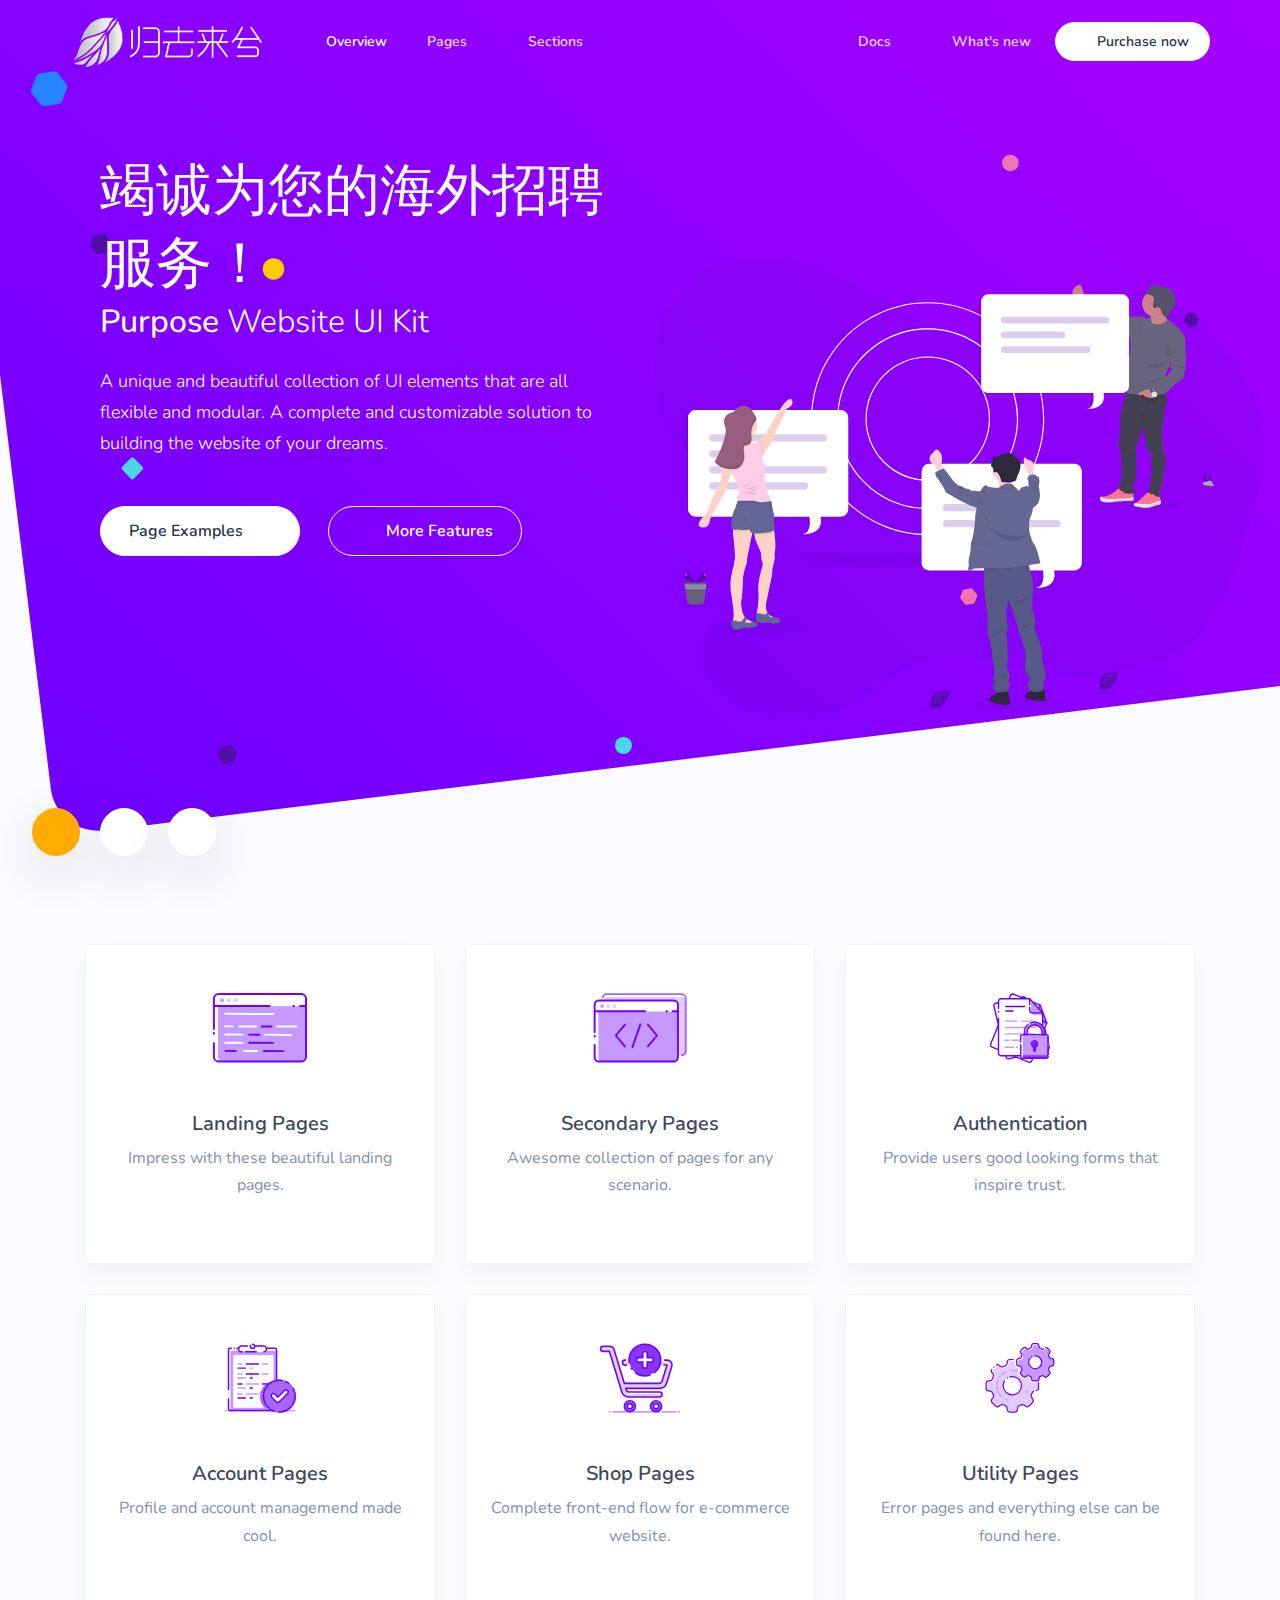
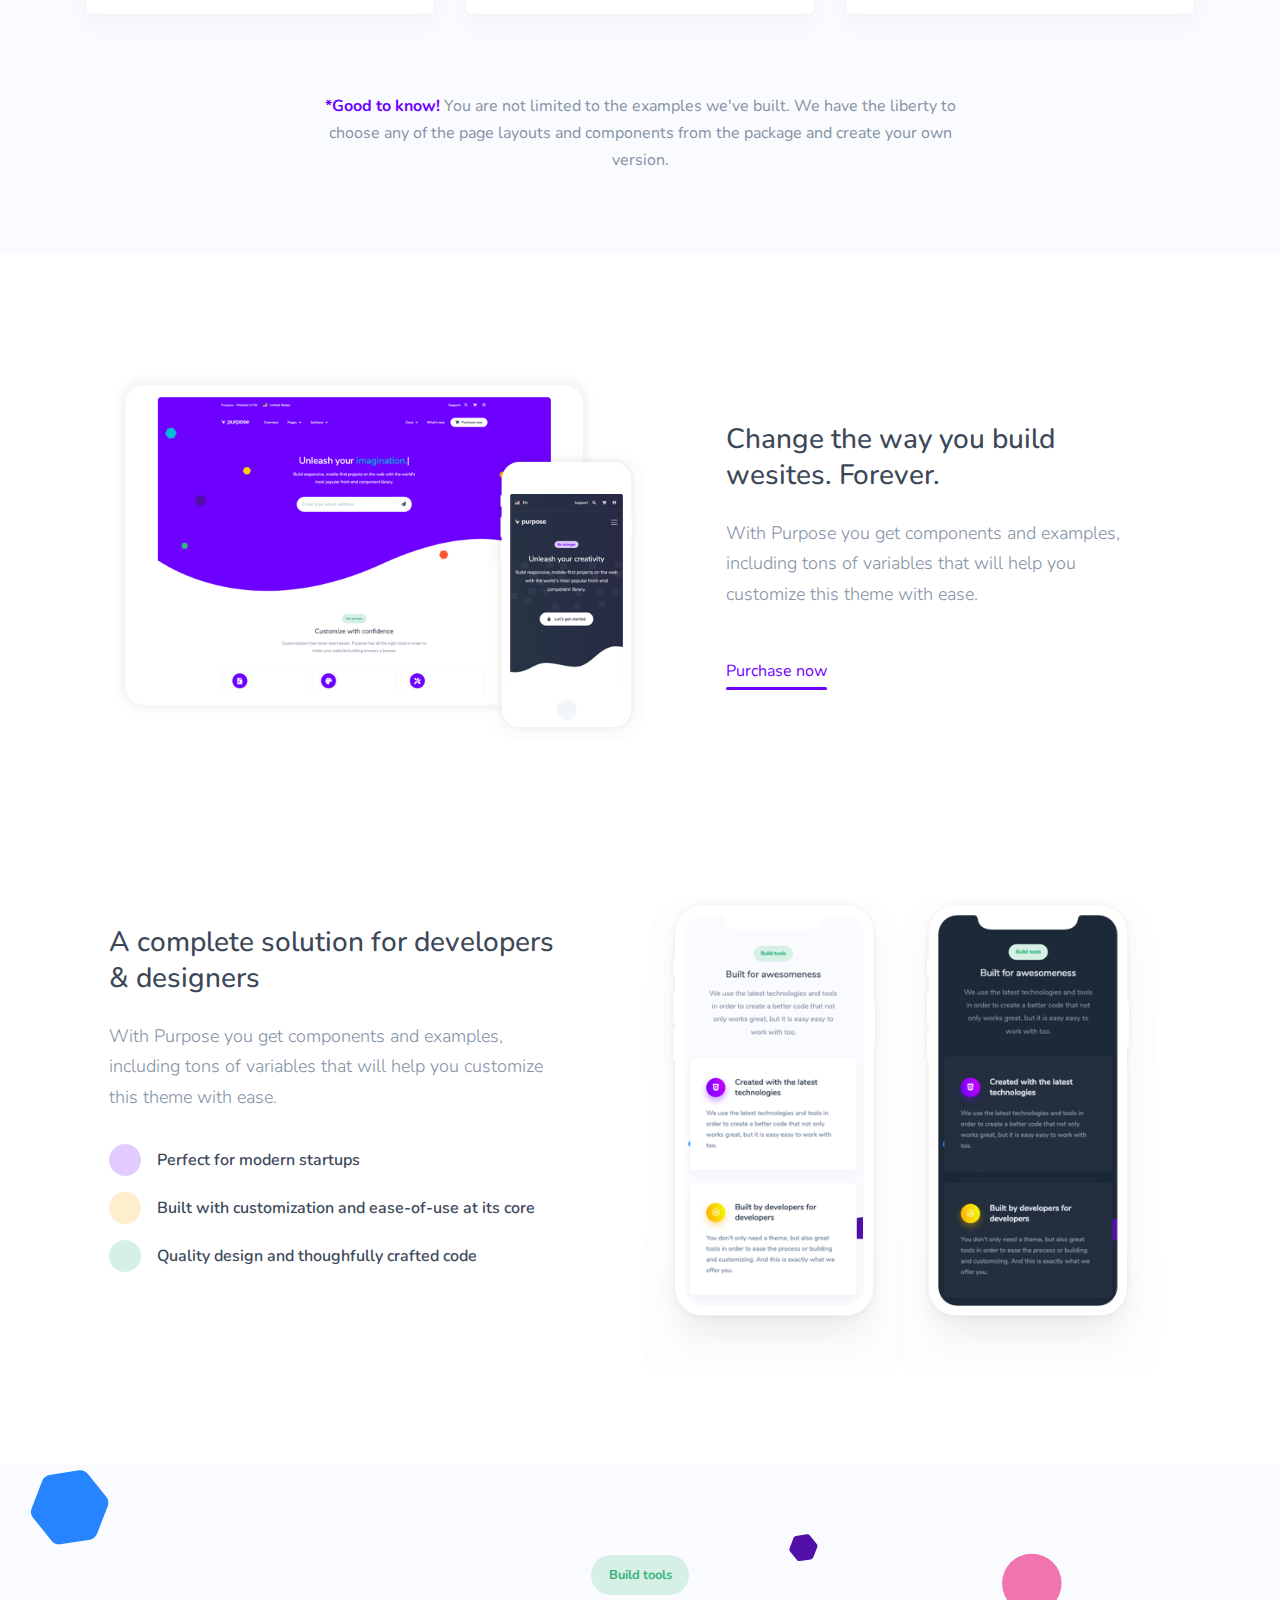
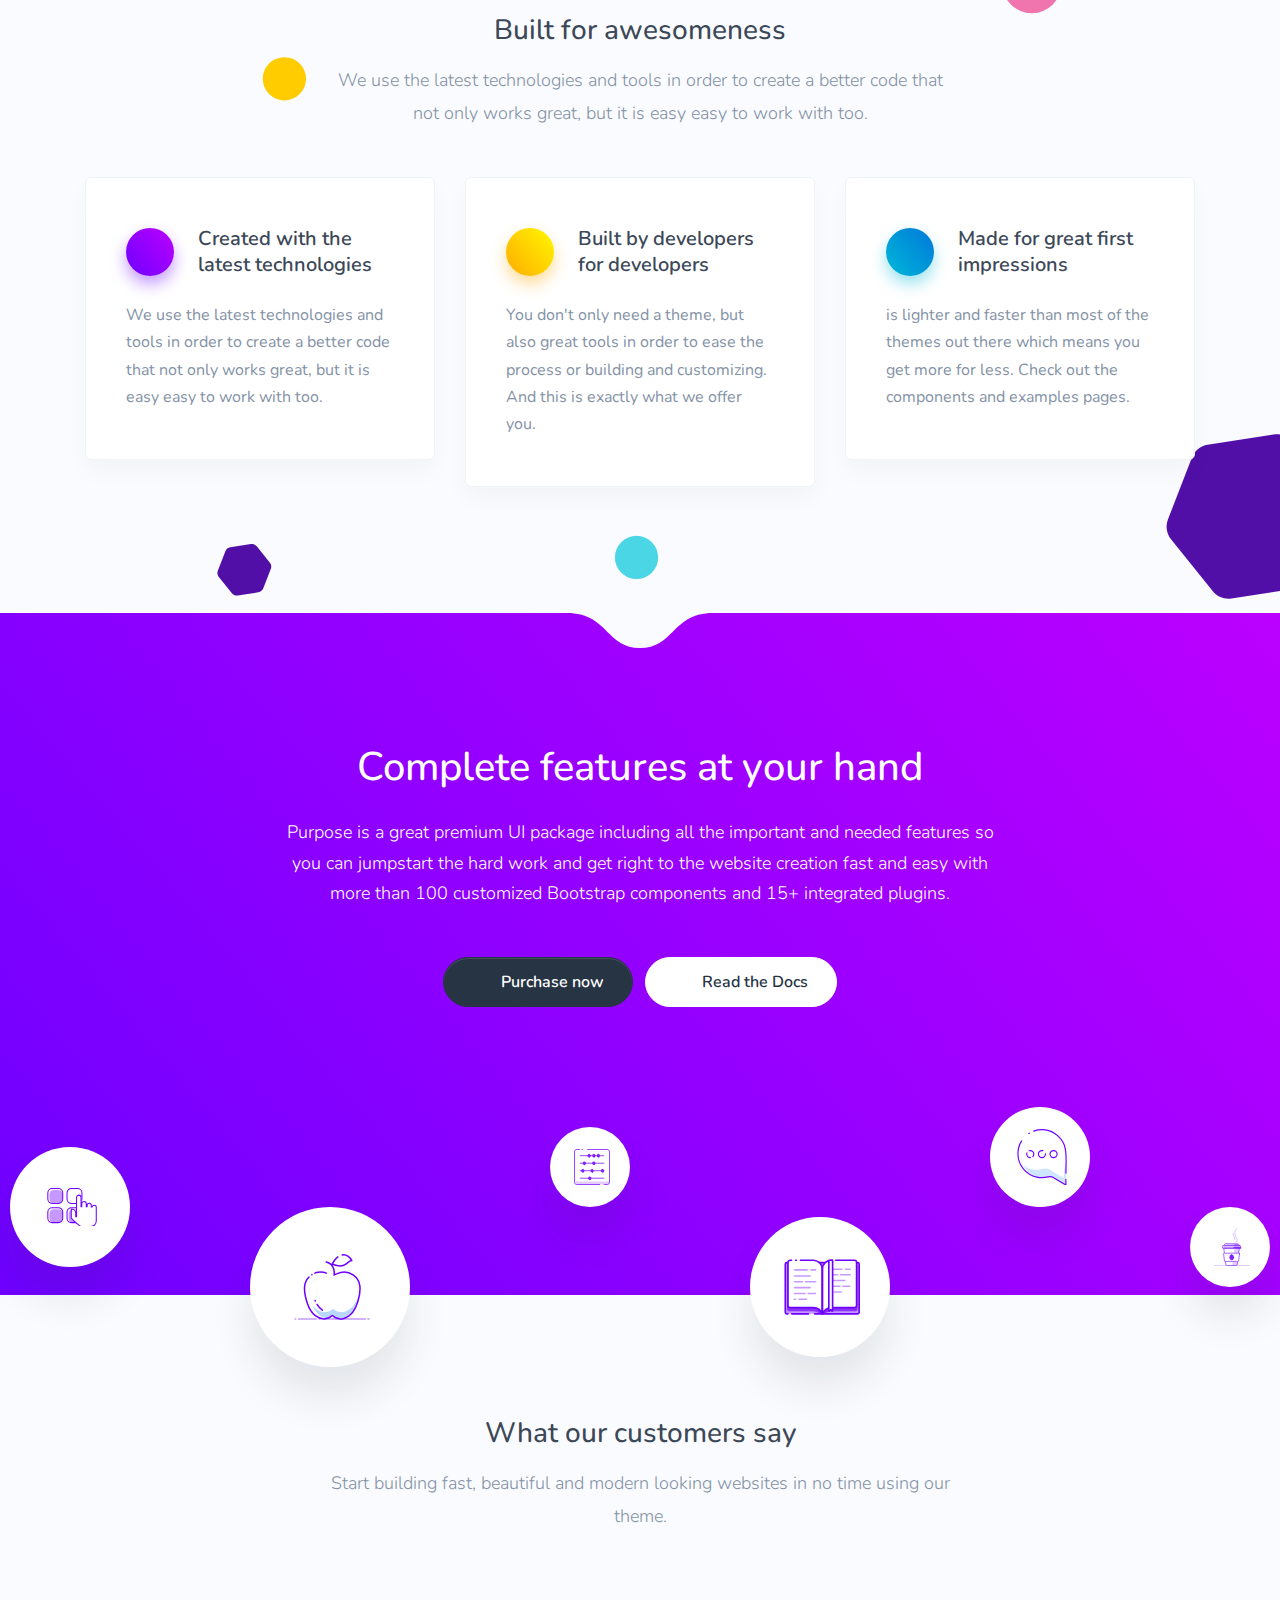
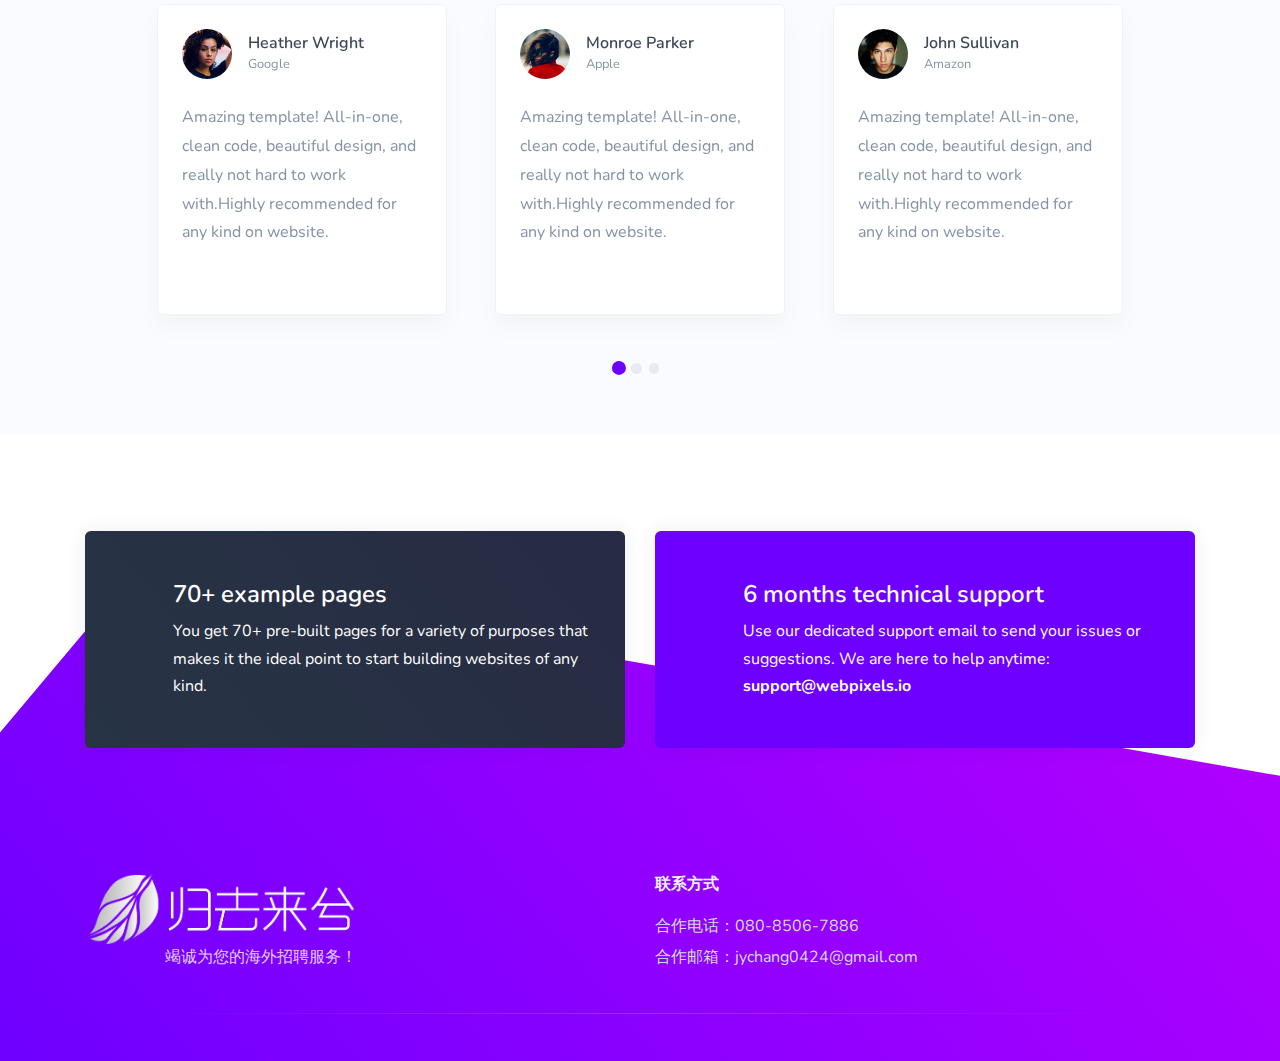
==== commit d9db7692: "cut some" ====
--- a/GQLX_files/purpose-website-ui-kit-v2.0.html
+++ b/GQLX_files/purpose-website-ui-kit-v2.0.html
@@ -25,67 +25,7 @@
             </div>
         </div> -->
         <header class="header header-transparent" id="header-main">
-            <!-- Topbar -->
-            <div id="navbar-top-main" class="navbar-top  navbar-dark bg-dark border-bottom">
-                <div class="container px-0">
-                    <div class="navbar-nav align-items-center">
-                        <div class="d-none d-lg-inline-block">
-                            <span class="navbar-text mr-3">Purpose - Website UI Kit</span>
-                        </div>
-                        <div>
-                            <ul class="nav">
-                                <li class="nav-item dropdown ml-lg-2">
-                                    <a class="nav-link px-0" href="https://preview.webpixels.io/purpose-website-ui-kit-v2.0.1/#" role="button" data-toggle="dropdown" aria-haspopup="true" aria-expanded="false" data-offset="0,10">
-                                        <img alt="Image placeholder" src="./us.svg">
-                                        <span class="d-none d-lg-inline-block">United States</span>
-                                        <span class="d-lg-none">EN</span>
-                                    </a>
-                                    <div class="dropdown-menu dropdown-menu-sm">
-                                        <a href="https://preview.webpixels.io/purpose-website-ui-kit-v2.0.1/#" class="dropdown-item"><img alt="Image placeholder" src="./es.svg">Spanish</a>
-                                        <a href="https://preview.webpixels.io/purpose-website-ui-kit-v2.0.1/#" class="dropdown-item"><img alt="Image placeholder" src="./ro.svg">Romanian</a>
-                                        <a href="https://preview.webpixels.io/purpose-website-ui-kit-v2.0.1/#" class="dropdown-item"><img alt="Image placeholder" src="./gr.svg">Greek</a>
-                                    </div>
-                                </li>
-                            </ul>
-                        </div>
-                        <div class="ml-auto">
-                            <ul class="nav">
-                                <li class="nav-item">
-                                    <a class="nav-link" href="https://preview.webpixels.io/purpose-website-ui-kit-v2.0.1/pages/utility/support.html">Support</a>
-                                </li>
-                                <li class="nav-item">
-                                    <a href="https://preview.webpixels.io/purpose-website-ui-kit-v2.0.1/#" class="nav-link" data-action="omnisearch-open" data-target="#omnisearch"><i class="far fa-search"></i></a>
-                                </li>
-                                <li class="nav-item">
-                                    <a class="nav-link" href="https://preview.webpixels.io/purpose-website-ui-kit-v2.0.1/pages/shop/checkout-cart.html"><i class="far fa-shopping-cart"></i></a>
-                                </li>
-                                <li class="nav-item dropdown">
-                                    <a class="nav-link pr-0" href="https://preview.webpixels.io/purpose-website-ui-kit-v2.0.1/#" data-toggle="dropdown" aria-haspopup="true" aria-expanded="false">
-                                        <i class="far fa-user-circle"></i>
-                                    </a>
-                                    <div class="dropdown-menu dropdown-menu-sm dropdown-menu-right">
-                                        <h6 class="dropdown-header">User menu</h6>
-                                        <a class="dropdown-item" href="https://preview.webpixels.io/purpose-website-ui-kit-v2.0.1/#">
-                                            <i class="far fa-user"></i>Account
-                                        </a>
-                                        <a class="dropdown-item" href="https://preview.webpixels.io/purpose-website-ui-kit-v2.0.1/#">
-                                            <span class="float-right badge badge-primary">4</span>
-                                            <i class="far fa-envelope"></i>Messages
-                                        </a>
-                                        <a class="dropdown-item" href="https://preview.webpixels.io/purpose-website-ui-kit-v2.0.1/#">
-                                            <i class="far fa-cog"></i>Settings
-                                        </a>
-                                        <div class="dropdown-divider" role="presentation"></div>
-                                        <a class="dropdown-item" href="https://preview.webpixels.io/purpose-website-ui-kit-v2.0.1/#">
-                                            <i class="far fa-sign-out-alt"></i>Sign out
-                                        </a>
-                                    </div>
-                                </li>
-                            </ul>
-                        </div>
-                    </div>
-                </div>
-            </div>
+
             <!-- Main navbar -->
             <nav class="navbar navbar-main navbar-expand-lg navbar-transparent navbar-dark bg-dark" id="navbar-main">
                 <div class="container px-lg-0">
@@ -1138,17 +1078,11 @@
                     <div class="col">
                         <div class="row">
                             <div class="col-lg-5 col-xl-6 text-center text-lg-left">
-                                <div class="d-none d-lg-block mb-4">
-                                    <div class="alert alert-modern alert-dark">
-                                        <span class="badge badge-danger badge-pill">
-                                            Hot
-                                        </span>
-                                        <span class="alert-content">Dark mode, awesome shortcode library and more.</span>
-                                    </div>
-                                </div>
+                                
                                 <div>
                                     <h2 class="text-white mb-4">
-                                        <span class="display-4 font-weight-light">See it. Love it</span>
+                                        <span class="display-4 font-weight-light">竭诚为您的海外招聘服务！
+                                        </span>
                                         <span class="d-block">Purpose <strong class="font-weight-light">Website UI Kit</strong></span>
                                     </h2>
                                     <p class="lead text-white">A unique and beautiful collection of UI elements that are all flexible and modular. A complete and customizable solution to building the website of your dreams.</p>
@@ -2033,7 +1967,7 @@
                 </div>
             </section>
             <!-- Features (v7) -->
-            <section class="slice slice-lg">
+            <!-- <section class="slice slice-lg">
                 <div class="container">
                     <div class="mb-5 text-center">
                         <h3 class=" mt-4">Really useful features</h3>
@@ -2180,7 +2114,7 @@
                         </div>
                     </div>
                 </div>
-            </section>
+            </section> -->
             <!-- Call to action (v10) -->
             <section class="slice slice-lg">
                 <div class="container">
@@ -2227,18 +2161,18 @@
                             <a href="https://preview.webpixels.io/purpose-website-ui-kit-v2.0.1/index.html">
                                 <img src="./white.png" alt="Footer logo" style="height: 70px;">
                             </a>
-                            <p>Purpose is a unique and beautiful collection of UI elements that are all flexible and modular. A complete and customizable solution to building the website of your dreams.</p>
-                        </div>
-                        <div class="col-lg-2 col-6 col-sm-4 ml-lg-auto mb-5 mb-lg-0">
-                            <h6 class="heading mb-3">Account</h6>
+                            <p>&nbsp;&nbsp;&nbsp;&nbsp;&nbsp;&nbsp;&nbsp;&nbsp;&nbsp;&nbsp;&nbsp;&nbsp;&nbsp;&nbsp;&nbsp;&nbsp;&nbsp;&nbsp;&nbsp;&nbsp;竭诚为您的海外招聘服务！
+                            </p>
+                        </div>
+                        <div class="col-lg-6 col-6 col-sm-6 ml-lg-auto mb-5 mb-lg-0">
+                            <h6 class="heading mb-3">联系方式</h6>
                             <ul class="list-unstyled">
-                                <li><a href="https://preview.webpixels.io/purpose-website-ui-kit-v2.0.1/pages/account-profile.html">Profile</a></li>
-                                <li><a href="https://preview.webpixels.io/purpose-website-ui-kit-v2.0.1/pages/account-settings.html">Settings</a></li>
-                                <li><a href="https://preview.webpixels.io/purpose-website-ui-kit-v2.0.1/pages/account-billing.html">Billing</a></li>
-                                <li><a href="https://preview.webpixels.io/purpose-website-ui-kit-v2.0.1/pages/account-notifications.html">Notifications</a></li>
+                                <li><a href="https://preview.webpixels.io/purpose-website-ui-kit-v2.0.1/pages/account-profile.html">合作电话：080-8506-7886
+                                </a></li>
+                                <li><a href="https://preview.webpixels.io/purpose-website-ui-kit-v2.0.1/pages/account-settings.html">合作邮箱：jychang0424@gmail.com</a></li>
                             </ul>
                         </div>
-                        <div class="col-lg-2 col-6 col-sm-4 mb-5 mb-lg-0">
+                        <!-- <div class="col-lg-2 col-6 col-sm-4 mb-5 mb-lg-0">
                             <h6 class="heading mb-3">About</h6>
                             <ul class="list-unstyled text-small">
                                 <li><a href="https://preview.webpixels.io/purpose-website-ui-kit-v2.0.1/#">Services</a></li>
@@ -2253,15 +2187,15 @@
                                 <li><a href="https://preview.webpixels.io/purpose-website-ui-kit-v2.0.1/#">Privacy</a></li>
                                 <li><a href="https://preview.webpixels.io/purpose-website-ui-kit-v2.0.1/#">Support</a></li>
                             </ul>
-                        </div>
+                        </div> -->
                     </div>
                     <div class="row align-items-center justify-content-md-between py-4 mt-4 delimiter-top">
                         <div class="col-md-6">
-                            <div class="copyright text-sm font-weight-bold text-center text-md-left">
+                            <!-- <div class="copyright text-sm font-weight-bold text-center text-md-left">
                                 © 2018-2019 <a href="https://webpixels.io/" class="font-weight-bold" target="_blank">Webpixels</a>. All rights reserved.
-                            </div>
-                        </div>
-                        <div class="col-md-6">
+                            </div> -->
+                        </div>
+                        <!-- <div class="col-md-6">
                             <ul class="nav justify-content-center justify-content-md-end mt-3 mt-md-0">
                                 <li class="nav-item">
                                     <a class="nav-link" href="https://dribbble.com/webpixels" target="_blank">
@@ -2284,7 +2218,7 @@
                                     </a>
                                 </li>
                             </ul>
-                        </div>
+                        </div> -->
                     </div>
                 </div>
             </div>
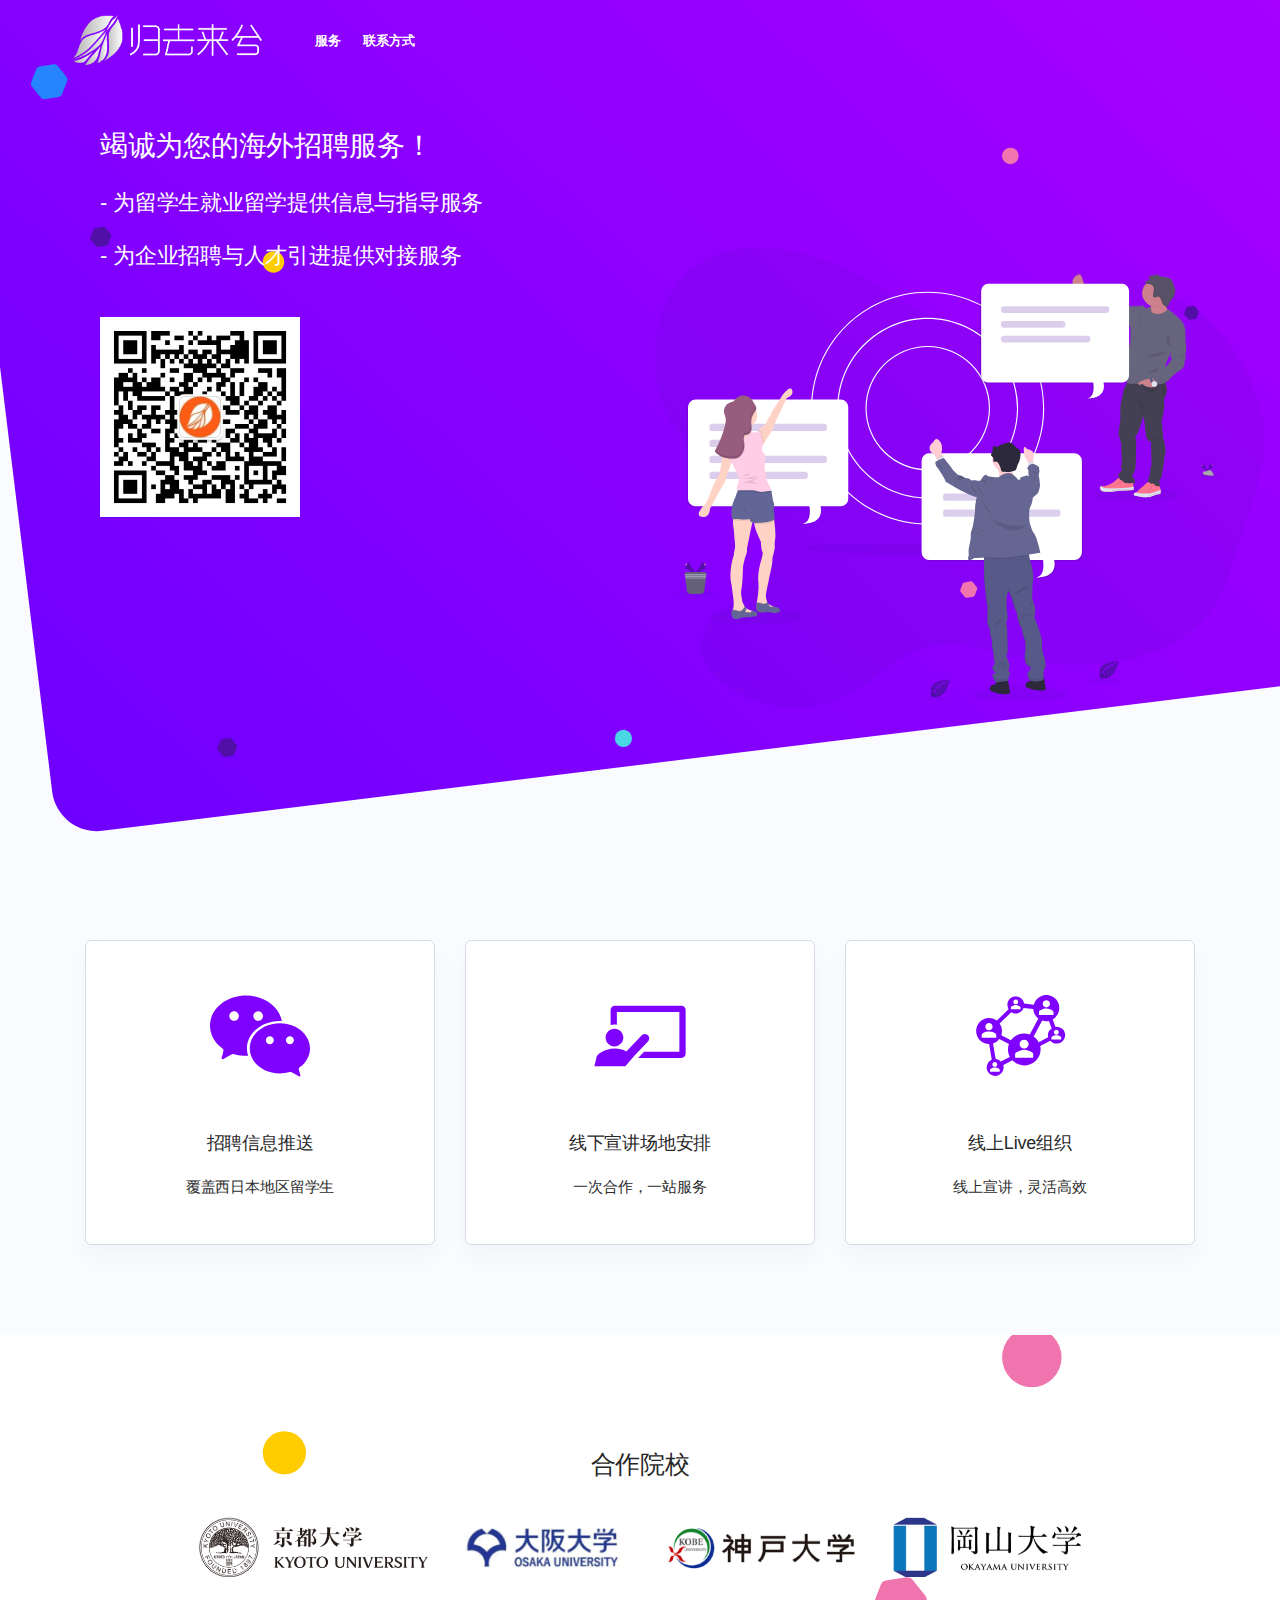
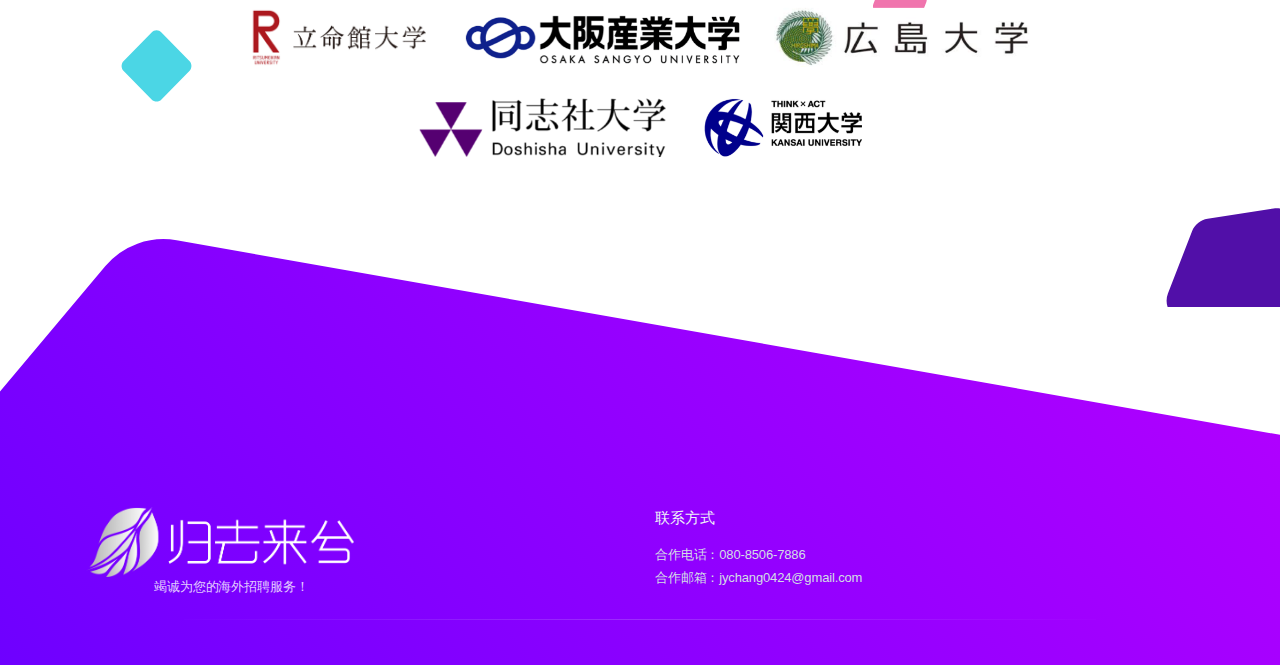
==== commit ed706f9a: "commit" ====
--- a/GQLX_files/purpose-website-ui-kit-v2.0.html
+++ b/GQLX_files/purpose-website-ui-kit-v2.0.html
@@ -5,7 +5,7 @@
         <meta name="viewport" content="width=device-width, initial-scale=1, shrink-to-fit=no">
         <meta name="description" content="Purpose is a unique and beautiful collection of UI elements that are all flexible and modular. A complete and customizable solution to building the website of your dreams.">
         <meta name="author" content="Webpixels">
-        <title>Purpose Website UI Kit - Purpose is a unique and beautiful collection of UI elements that are all flexible and modular. A complete and customizable solution to building the website of your dreams.</title>
+        <title>归去来兮 - 留学就职服务平台</title>
         <!-- Favicon -->
         <link rel="icon" href="https://preview.webpixels.io/purpose-website-ui-kit-v2.0.1/assets/img/brand/favicon.png" type="image/png">
         <!-- Font Awesome 5 -->
@@ -13,6 +13,7 @@
         <link rel="stylesheet" href="./swiper.min.css">
         <!-- Purpose CSS -->
         <link rel="stylesheet" href="./purpose.css" id="stylesheet">
+        <link rel="stylesheet" href="./style.css">
     </head>
 
     <body class="g-sidenav-show g-sidenav-pinned" style="opacity: 1;">
@@ -42,952 +43,14 @@
                         <ul class="navbar-nav align-items-lg-center">
                             <!-- Home - Overview  -->
                             <li class="nav-item active">
-                                <a class="nav-link" href="https://preview.webpixels.io/purpose-website-ui-kit-v2.0.1/index.html">Overview</a>
+                                <a class="nav-link" href="#service">服务</a>
                             </li>
-                            <!-- Pages menu -->
-                            <li class="nav-item dropdown dropdown-animate" data-toggle="hover">
-                                <a class="nav-link dropdown-toggle" href="https://preview.webpixels.io/purpose-website-ui-kit-v2.0.1/#" role="button" data-toggle="dropdown" aria-haspopup="true" aria-expanded="false">Pages</a>
-                                <div class="dropdown-menu dropdown-menu-lg dropdown-menu-arrow p-0">
-                                    <ul class="list-group list-group-flush">
-                                        <li class="dropdown dropdown-animate dropdown-submenu" data-toggle="hover">
-                                            <a href="https://preview.webpixels.io/purpose-website-ui-kit-v2.0.1/#" class="list-group-item list-group-item-action dropdown-toggle" role="button" data-toggle="dropdown" aria-haspopup="true" aria-expanded="false">
-                                                <div class="media d-flex align-items-center">
-                                                    <!-- SVG icon -->
-                                                    <figure style="width: 50px;">
-                                                        <svg xmlns="http://www.w3.org/2000/svg" xmlns:xlink="http://www.w3.org/1999/xlink" width="147px" height="109px" viewBox="0 0 147 109" version="1.1" class="injected-svg svg-inject img-fluid" style="height: 50px;">
-    <!-- Generator: Sketch 51.2 (57519) - http://www.bohemiancoding.com/sketch -->
-    <title>Code_2</title>
-    <desc>Created with Sketch.</desc>
-    <defs></defs>
-    <g id="Page-1" stroke="none" stroke-width="1" fill="none" fill-rule="evenodd">
-        <g id="Code_2" transform="translate(1.000000, 1.000000)">
-            <path d="M144.1,8.5 L144.1,98.1 C144.1,102.2 140.8,105.6 136.6,105.6 L8.1,105.6 C4,105.6 0.6,102.3 0.6,98.1 L0.6,0.6 L136.1,0.6 C140.6,0.6 144.1,4.2 144.1,8.5 Z" id="Shape" class="fill-neutral" fill-rule="nonzero"></path>
-            <path d="M133.7,0.6 C139.4,0.6 144.1,5.3 144.1,11 L144.1,98.1 C144.1,102.2 140.9,105.6 137,105.6 L14.3,105.6 C10.4,105.6 7.2,102.3 7.2,98.1 L7.2,0.6 L133.7,0.6 Z" id="Shape" class="fill-primary-300" fill-rule="nonzero"></path>
-            <path d="M95.9,19.5 L0.7,19.5 L0.7,8.1 C0.7,4 4,0.6 8.2,0.6 L136.7,0.6 C140.8,0.6 144.2,3.9 144.2,8.1 L144.2,19.5 L119.2,19.5" id="Shape" class="fill-neutral" fill-rule="nonzero"></path>
-            <path d="M134.9,19.2 L143,19.2" id="Shape" class="stroke-primary" stroke-width="3" stroke-linecap="round" stroke-linejoin="round"></path>
-            <path d="M124.4,19.2 L125.4,19.2" id="Shape" class="stroke-primary" stroke-width="3" stroke-linecap="round" stroke-linejoin="round"></path>
-            <path d="M1.3,19.2 L87.5,19.2" id="Shape" class="stroke-primary" stroke-width="3" stroke-linecap="round" stroke-linejoin="round"></path>
-            <circle id="Oval" class="fill-primary-300" fill-rule="nonzero" cx="13.5" cy="10.2" r="3.2"></circle>
-            <circle id="Oval" class="fill-primary-200" fill-rule="nonzero" cx="24.1" cy="10.2" r="3.2"></circle>
-            <circle id="Oval" class="fill-primary-200" fill-rule="nonzero" cx="34.7" cy="10.2" r="3.2"></circle>
-            <path d="M0.7,62.6 L0.7,61.4" id="Shape" class="stroke-primary" stroke-width="3" stroke-linecap="round" stroke-linejoin="round"></path>
-            <path d="M0.7,55.2 L0.7,8 C0.7,3.9 4,0.5 8.2,0.5 L136.7,0.5 C140.8,0.5 144.2,3.8 144.2,8 L144.2,98.1 C144.2,102.2 140.9,105.6 136.7,105.6 L8.2,105.6 C4.1,105.6 0.7,102.3 0.7,98.1 L0.7,77" id="Shape" class="stroke-primary" stroke-width="3" stroke-linecap="round" stroke-linejoin="round"></path>
-            <g id="Group" transform="translate(18.000000, 31.000000)" stroke-linecap="round" stroke-linejoin="round" stroke-width="3">
-                <path d="M22.1,20.1 L48.5,20.2" id="Shape" class="stroke-neutral"></path>
-                <path d="M80.9,20.1 L111.3,20.3" id="Shape" class="stroke-neutral"></path>
-                <path d="M60.5,58.3 L91,58.5" id="Shape" class="stroke-primary"></path>
-                <path d="M57.5,20.1 L72.3,20.2" id="Shape" class="stroke-primary"></path>
-                <path d="M0.6,19.9 L11.4,20" id="Shape" class="stroke-neutral"></path>
-                <path d="M37.8,32.8 L53.7,33" id="Shape" class="stroke-primary"></path>
-                <path d="M62.5,32.8 L103,33.3" id="Shape" class="stroke-neutral"></path>
-                <path d="M0.6,32.7 L27.2,32.8" id="Shape" class="stroke-neutral"></path>
-                <path d="M37.8,45.5 L74.7,45.7" id="Shape" class="stroke-primary"></path>
-                <path d="M0.6,45.4 L27.2,45.5" id="Shape" class="stroke-neutral"></path>
-                <path d="M29.9,58.3 L50.3,58.4" id="Shape" class="stroke-neutral"></path>
-                <path d="M0.6,58.1 L17,58.2" id="Shape" class="stroke-primary"></path>
-                <path d="M0.5,0.4 L75.3,0.7" id="Shape" class="stroke-neutral"></path>
-            </g>
-        </g>
-    </g>
-</svg>
-                                                    </figure>
-                                                    <!-- Media body -->
-                                                    <div class="media-body ml-3">
-                                                        <h6 class="mb-1">Landing</h6>
-                                                        <p class="mb-0">A great point to start from.</p>
-                                                    </div>
-                                                </div>
-                                            </a>
-                                            <ul class="dropdown-menu">
-                                                <li>
-                                                    <a class="dropdown-item" href="https://preview.webpixels.io/purpose-website-ui-kit-v2.0.1/pages/landing/agency.html">
-                                                        Agency
-                                                    </a>
-                                                </li>
-                                                <li>
-                                                    <a class="dropdown-item" href="https://preview.webpixels.io/purpose-website-ui-kit-v2.0.1/pages/landing/app.html">
-                                                        App
-                                                    </a>
-                                                </li>
-                                                <li>
-                                                    <a class="dropdown-item" href="https://preview.webpixels.io/purpose-website-ui-kit-v2.0.1/pages/landing/blog.html">
-                                                        Blog
-                                                    </a>
-                                                </li>
-                                                <li>
-                                                    <a class="dropdown-item" href="https://preview.webpixels.io/purpose-website-ui-kit-v2.0.1/pages/landing/classic.html">
-                                                        Classic
-                                                    </a>
-                                                </li>
-                                                <li>
-                                                    <a class="dropdown-item" href="https://preview.webpixels.io/purpose-website-ui-kit-v2.0.1/pages/landing/cloud-hosting.html">
-                                                        Cloud hosting
-                                                    </a>
-                                                </li>
-                                                <li>
-                                                    <a class="dropdown-item" href="https://preview.webpixels.io/purpose-website-ui-kit-v2.0.1/pages/landing/digital.html">
-                                                        Digital
-                                                    </a>
-                                                </li>
-                                                <li>
-                                                    <a class="dropdown-item" href="https://preview.webpixels.io/purpose-website-ui-kit-v2.0.1/pages/landing/event-music.html">
-                                                        Event music
-                                                    </a>
-                                                </li>
-                                                <li>
-                                                    <a class="dropdown-item" href="https://preview.webpixels.io/purpose-website-ui-kit-v2.0.1/pages/landing/features.html">
-                                                        Features
-                                                    </a>
-                                                </li>
-                                                <li>
-                                                    <a class="dropdown-item" href="https://preview.webpixels.io/purpose-website-ui-kit-v2.0.1/pages/landing/portfolio.html">
-                                                        Portfolio
-                                                    </a>
-                                                </li>
-                                                <li>
-                                                    <a class="dropdown-item" href="https://preview.webpixels.io/purpose-website-ui-kit-v2.0.1/pages/landing/presentation.html">
-                                                        Presentation
-                                                    </a>
-                                                </li>
-                                                <li>
-                                                    <a class="dropdown-item" href="https://preview.webpixels.io/purpose-website-ui-kit-v2.0.1/pages/landing/saas.html">
-                                                        Saas
-                                                    </a>
-                                                </li>
-                                                <li>
-                                                    <a class="dropdown-item" href="https://preview.webpixels.io/purpose-website-ui-kit-v2.0.1/pages/landing/services.html">
-                                                        Services
-                                                    </a>
-                                                </li>
-                                                <li>
-                                                    <a class="dropdown-item" href="https://preview.webpixels.io/purpose-website-ui-kit-v2.0.1/pages/landing/software.html">
-                                                        Software
-                                                    </a>
-                                                </li>
-                                            </ul>
-                                        </li>
-                                        <li class="dropdown dropdown-animate dropdown-submenu" data-toggle="hover">
-                                            <a href="https://preview.webpixels.io/purpose-website-ui-kit-v2.0.1/#" class="list-group-item list-group-item-action dropdown-toggle" role="button" data-toggle="dropdown" aria-haspopup="true" aria-expanded="false">
-                                                <div class="media d-flex align-items-center">
-                                                    <!-- SVG icon -->
-                                                    <figure style="width: 50px;">
-                                                        <svg xmlns="http://www.w3.org/2000/svg" xmlns:xlink="http://www.w3.org/1999/xlink" width="147px" height="110px" viewBox="0 0 147 110" version="1.1" class="injected-svg svg-inject img-fluid" style="height: 50px;">
-    <!-- Generator: Sketch 51.2 (57519) - http://www.bohemiancoding.com/sketch -->
-    <title>Code</title>
-    <desc>Created with Sketch.</desc>
-    <defs></defs>
-    <g id="Page-1" stroke="none" stroke-width="1" fill="none" fill-rule="evenodd">
-        <g id="Code" transform="translate(2.000000, 1.000000)">
-            <path d="M137.6,97.2 L21.2,97.2 C18.4,97.2 16.1,94.9 16.1,92.1 L16.1,10.2 C16.1,7.4 18.4,5.1 21.2,5.1 L137.6,5.1 C140.4,5.1 142.7,7.4 142.7,10.2 L142.7,92.1 C142.7,94.9 140.4,97.2 137.6,97.2 Z" id="Shape" class="fill-primary-200" fill-rule="nonzero"></path>
-            <path d="M12.8,5.6 C13.6,2.8 16.2,0.7 19.3,0.7 L136.6,0.7 C140.4,0.7 143.4,3.7 143.4,7.5 L143.4,89.8 C143.4,93.3 140.8,96.2 137.4,96.6" id="Shape" class="stroke-primary-400" stroke-width="3" stroke-linecap="round" stroke-linejoin="round"></path>
-            <path d="M131.2,18 L131.2,99.9 C131.2,103.7 128.1,106.7 124.4,106.7 L7,106.7 C3.2,106.7 0.2,103.6 0.2,99.9 L0.2,10.8 L124,10.8 C128,10.8 131.2,14 131.2,18 Z" id="Shape" class="fill-neutral" fill-rule="nonzero"></path>
-            <path d="M121.7,10.8 C126.9,10.8 131.2,15.1 131.2,20.3 L131.2,99.9 C131.2,103.7 128.3,106.7 124.7,106.7 L12.6,106.7 C9,106.7 6.1,103.6 6.1,99.9 L6.1,10.8 L121.7,10.8 Z" id="Shape" class="fill-primary-300" fill-rule="nonzero"></path>
-            <path d="M87.2,28 L0.2,28 L0.2,17.6 C0.2,13.8 3.2,10.8 7,10.8 L124.3,10.8 C128.1,10.8 131.1,13.8 131.1,17.6 L131.1,28 L108.2,28" id="Shape" class="fill-neutral" fill-rule="nonzero"></path>
-            <path d="M122.8,27.7 L130.2,27.7" id="Shape" class="stroke-primary" stroke-width="3" stroke-linecap="round" stroke-linejoin="round"></path>
-            <path d="M113.2,27.7 L114.1,27.7" id="Shape" class="stroke-primary" stroke-width="3" stroke-linecap="round" stroke-linejoin="round"></path>
-            <path d="M0.7,27.7 L79.5,27.7" id="Shape" class="stroke-primary" stroke-width="3" stroke-linecap="round" stroke-linejoin="round"></path>
-            <circle id="Oval" class="fill-primary-300" fill-rule="nonzero" cx="11.8" cy="19.5" r="2.9"></circle>
-            <circle id="Oval" class="fill-primary-200" fill-rule="nonzero" cx="21.5" cy="19.5" r="2.9"></circle>
-            <circle id="Oval" class="fill-primary-200" fill-rule="nonzero" cx="31.2" cy="19.5" r="2.9"></circle>
-            <polyline id="Shape" class="stroke-primary" stroke-width="3" stroke-linecap="round" stroke-linejoin="round" points="47.8 82.9 33.5 65.8 47.8 48.7"></polyline>
-            <polyline id="Shape" class="stroke-primary" stroke-width="3" stroke-linecap="round" stroke-linejoin="round" points="83.9 82.9 98.2 65.8 83.9 48.7"></polyline>
-            <path d="M72.1,48.3 L59.6,84.1" id="Shape" class="stroke-primary" stroke-width="3" stroke-linecap="round" stroke-linejoin="round"></path>
-            <path d="M0.2,67.4 L0.2,66.3" id="Shape" class="stroke-primary" stroke-width="3" stroke-linecap="round" stroke-linejoin="round"></path>
-            <path d="M0.2,60.6 L0.2,17.5 C0.2,13.7 3.2,10.7 7,10.7 L124.3,10.7 C128.1,10.7 131.1,13.7 131.1,17.5 L131.1,99.8 C131.1,103.6 128.1,106.6 124.3,106.6 L7,106.6 C3.2,106.6 0.2,103.6 0.2,99.8 L0.2,80.5" id="Shape" class="stroke-primary" stroke-width="3" stroke-linecap="round" stroke-linejoin="round"></path>
-        </g>
-    </g>
-</svg>
-                                                    </figure>
-                                                    <!-- Media body -->
-                                                    <div class="media-body ml-3">
-                                                        <h6 class="mb-1">Secondary</h6>
-                                                        <p class="mb-0">Examples for any scenario.</p>
-                                                    </div>
-                                                </div>
-                                            </a>
-                                            <ul class="dropdown-menu">
-                                                <li>
-                                                    <a class="dropdown-item" href="https://preview.webpixels.io/purpose-website-ui-kit-v2.0.1/pages/secondary/about-classic.html">
-                                                        About classic
-                                                    </a>
-                                                </li>
-                                                <li>
-                                                    <a class="dropdown-item" href="https://preview.webpixels.io/purpose-website-ui-kit-v2.0.1/pages/secondary/about.html">
-                                                        About
-                                                    </a>
-                                                </li>
-                                                <li>
-                                                    <a class="dropdown-item" href="https://preview.webpixels.io/purpose-website-ui-kit-v2.0.1/pages/secondary/blog.html">
-                                                        Blog
-                                                    </a>
-                                                </li>
-                                                <li>
-                                                    <a class="dropdown-item" href="https://preview.webpixels.io/purpose-website-ui-kit-v2.0.1/pages/secondary/blog-article.html">
-                                                        Blog article
-                                                    </a>
-                                                </li>
-                                                <li>
-                                                    <a class="dropdown-item" href="https://preview.webpixels.io/purpose-website-ui-kit-v2.0.1/pages/secondary/blog-masonry.html">
-                                                        Blog masonry
-                                                    </a>
-                                                </li>
-                                                <li>
-                                                    <a class="dropdown-item" href="https://preview.webpixels.io/purpose-website-ui-kit-v2.0.1/pages/secondary/careers.html">
-                                                        Careers
-                                                    </a>
-                                                </li>
-                                                <li>
-                                                    <a class="dropdown-item" href="https://preview.webpixels.io/purpose-website-ui-kit-v2.0.1/pages/secondary/careers-single.html">
-                                                        Careers single
-                                                    </a>
-                                                </li>
-                                                <li>
-                                                    <a class="dropdown-item" href="https://preview.webpixels.io/purpose-website-ui-kit-v2.0.1/pages/secondary/contact.html">
-                                                        Contact
-                                                    </a>
-                                                </li>
-                                                <li>
-                                                    <a class="dropdown-item" href="https://preview.webpixels.io/purpose-website-ui-kit-v2.0.1/pages/secondary/contact-simple.html">
-                                                        Contact simple
-                                                    </a>
-                                                </li>
-                                                <li>
-                                                    <a class="dropdown-item" href="https://preview.webpixels.io/purpose-website-ui-kit-v2.0.1/pages/secondary/get-started.html">
-                                                        Get started
-                                                    </a>
-                                                </li>
-                                                <li>
-                                                    <a class="dropdown-item" href="https://preview.webpixels.io/purpose-website-ui-kit-v2.0.1/pages/secondary/portfolio.html">
-                                                        Portfolio
-                                                    </a>
-                                                </li>
-                                                <li>
-                                                    <a class="dropdown-item" href="https://preview.webpixels.io/purpose-website-ui-kit-v2.0.1/pages/secondary/portfolio-fullscreen.html">
-                                                        Portfolio fullscreen
-                                                    </a>
-                                                </li>
-                                                <li>
-                                                    <a class="dropdown-item" href="https://preview.webpixels.io/purpose-website-ui-kit-v2.0.1/pages/secondary/pricing-charts.html">
-                                                        Pricing charts
-                                                    </a>
-                                                </li>
-                                                <li>
-                                                    <a class="dropdown-item" href="https://preview.webpixels.io/purpose-website-ui-kit-v2.0.1/pages/secondary/pricing-comparison.html">
-                                                        Pricing comparison
-                                                    </a>
-                                                </li>
-                                                <li>
-                                                    <a class="dropdown-item" href="https://preview.webpixels.io/purpose-website-ui-kit-v2.0.1/pages/secondary/pricing-simple.html">
-                                                        Pricing simple
-                                                    </a>
-                                                </li>
-                                                <li>
-                                                    <a class="dropdown-item" href="https://preview.webpixels.io/purpose-website-ui-kit-v2.0.1/pages/secondary/services.html">
-                                                        Services
-                                                    </a>
-                                                </li>
-                                                <li>
-                                                    <a class="dropdown-item" href="https://preview.webpixels.io/purpose-website-ui-kit-v2.0.1/pages/secondary/team.html">
-                                                        Team
-                                                    </a>
-                                                </li>
-                                            </ul>
-                                        </li>
-                                        <li class="dropdown dropdown-animate dropdown-submenu" data-toggle="hover">
-                                            <a href="https://preview.webpixels.io/purpose-website-ui-kit-v2.0.1/#" class="list-group-item list-group-item-action dropdown-toggle" role="button" data-toggle="dropdown" aria-haspopup="true" aria-expanded="false">
-                                                <div class="media d-flex align-items-center">
-                                                    <!-- SVG icon -->
-                                                    <figure style="width: 50px;">
-                                                        <svg xmlns="http://www.w3.org/2000/svg" xmlns:xlink="http://www.w3.org/1999/xlink" width="131px" height="151px" viewBox="0 0 131 151" version="1.1" class="injected-svg svg-inject img-fluid" style="height: 50px;">
-    <!-- Generator: Sketch 51.2 (57519) - http://www.bohemiancoding.com/sketch -->
-    <title>Secure_Files</title>
-    <desc>Created with Sketch.</desc>
-    <defs></defs>
-    <g id="Page-1" stroke="none" stroke-width="1" fill="none" fill-rule="evenodd">
-        <g id="Secure_Files" transform="translate(1.000000, 2.000000)">
-            <g id="Group" transform="translate(8.000000, 5.000000)">
-                <path d="M98.3,24 L119.5,108.9 C120.2,111.8 118.4,114.7 115.5,115.3 L32.7,134.9 C29.8,135.6 26.9,133.8 26.3,130.9 L0.3,21.5 C-0.4,18.6 1.4,15.7 4.3,15.1 L64.3,0.9 L98.3,24 Z" id="Shape" class="fill-neutral" fill-rule="nonzero"></path>
-                <path d="M98.5,24.5 L119.6,109.2 C120.2,111.9 118.6,114.7 115.8,115.3 L37.2,133.9 C34.5,134.5 31.7,132.9 31.1,130.1 L6.1,24.5 C5.5,21.8 7.1,19 9.9,18.4 L69.7,4.2 L98.5,24.5 Z" id="Shape" class="fill-primary-100" fill-rule="nonzero"></path>
-                <path d="M64.3,0.9 L69.9,24.4 C70.7,27.6 74.2,29.7 77.4,28.9 L98.3,23.9" id="Shape" class="fill-neutral" fill-rule="nonzero"></path>
-                <path d="M67.8,2.6 L72.9,23.9 C73.6,26.8 76.8,28.7 79.7,28 L98.7,23.5" id="Shape" class="fill-primary-300" fill-rule="nonzero"></path>
-                <path d="M68.9,6.9 L74,28.2 C74.7,31.1 77.9,33 80.8,32.3 L99.8,27.8 L98.8,23.5" id="Shape" class="fill-primary-300" fill-rule="nonzero"></path>
-                <path d="M68.7,19.2 L69.9,24.3 C70.7,27.5 74.2,29.6 77.4,28.8 L98.3,23.8" id="Shape" class="stroke-primary" stroke-width="3" stroke-linecap="round" stroke-linejoin="round"></path>
-                <path d="M64.3,0.9 L67.3,13.6" id="Shape" class="stroke-primary" stroke-width="3" stroke-linecap="round" stroke-linejoin="round"></path>
-                <path d="M9.5,60.1 L0.3,21.5 C-0.4,18.6 1.4,15.7 4.3,15.1 L64.3,0.9 L98.3,24 L119.5,108.9 C120.2,111.8 118.4,114.7 115.5,115.3 L32.7,134.9 C29.8,135.6 26.9,133.8 26.3,130.9 L8.8,57.2" id="Shape" class="stroke-primary" stroke-width="3" stroke-linecap="round" stroke-linejoin="round"></path>
-            </g>
-            <g id="Group">
-                <path d="M122.2,62.5 L90.1,143.9 C89,146.6 85.9,148 83.1,146.8 L4.3,114.7 C1.6,113.6 0.2,110.5 1.4,107.7 L43.9,3.5 C45,0.8 48.1,-0.6 50.9,0.6 L108,23.9 L122.2,62.5 Z" id="Shape" class="fill-neutral" fill-rule="nonzero"></path>
-                <path d="M122.1,63 L90.1,144.1 C89,146.7 86.1,147.9 83.5,146.9 L8.7,116.4 C6.1,115.3 4.9,112.4 5.9,109.8 L46.9,9.3 C48,6.7 50.9,5.5 53.5,6.5 L110.4,29.7 L122.1,63 Z" id="Shape" class="fill-primary-100" fill-rule="nonzero"></path>
-                <path d="M108,24 L98.9,46.3 C97.6,49.4 99.3,53.1 102.4,54.4 L122.3,62.5" id="Shape" class="fill-neutral" fill-rule="nonzero"></path>
-                <path d="M109.9,27.4 L101.6,47.7 C100.5,50.5 102,53.9 104.8,55 L122.9,62.4" id="Shape" class="fill-primary-300" fill-rule="nonzero"></path>
-                <path d="M108.2,31.5 L99.9,51.8 C98.8,54.6 100.3,58 103.1,59.1 L121.2,66.5 L122.9,62.4" id="Shape" class="fill-primary-300" fill-rule="nonzero"></path>
-                <path d="M100.9,41.5 L98.9,46.4 C97.6,49.5 99.3,53.2 102.4,54.5 L122.3,62.6" id="Shape" class="stroke-primary" stroke-width="3" stroke-linecap="round" stroke-linejoin="round"></path>
-                <path d="M108,24 L103.1,36.1" id="Shape" class="stroke-primary" stroke-width="3" stroke-linecap="round" stroke-linejoin="round"></path>
-                <path d="M35,25.3 L35.5,24.1" id="Shape" class="stroke-primary" stroke-width="3" stroke-linecap="round" stroke-linejoin="round"></path>
-                <path d="M37.8,18.4 L43.8,3.6 C44.9,0.9 48,-0.5 50.8,0.7 L107.9,24 L122.1,62.6 L90,144 C88.9,146.7 85.8,148.1 83,146.9 L4.2,114.8 C1.5,113.7 0.1,110.6 1.3,107.8 L29.9,37.6" id="Shape" class="stroke-primary" stroke-width="3" stroke-linecap="round" stroke-linejoin="round"></path>
-            </g>
-            <g id="Group" transform="translate(18.000000, 10.000000)">
-                <path d="M96,118.2 C96,121.2 93.6,123.6 90.6,123.6 L5.5,123.6 C2.5,123.6 0.1,121.2 0.1,118.2 L0.1,5.7 C0.1,2.7 2.5,0.3 5.5,0.3 L67.2,0.3 L94.9,30.6 L95.5,81.4 L96,118.2 Z" id="Shape" class="fill-neutral" fill-rule="nonzero"></path>
-                <path d="M95.6,81.6 L92.8,81.6 C92.8,76.2 93.3,71.2 89.6,65.1 C89.6,65.1 89.6,65.1 89.6,65.1 C89.5,64.9 87.5,62 87.3,62 C80.9,54.7 70.5,52.5 61.7,56.4 L55.1,61 C51.1,65 48.6,70.5 48.6,76.6 L48.6,81.7 L44.4,81.7 C42.5,81.7 40.9,83.2 40.9,85.2 L40.9,123.8 L90.6,123.8 C93.6,123.8 96,121.4 96,118.4 L95.6,81.6 Z M86.8,81.6 L54.7,81.6 L54.7,76.5 C54.7,62.6 71.5,54.8 82.1,65.2 C87.5,70.5 86.8,76.5 86.8,81.6 Z" id="Shape" class="fill-primary-100" fill-rule="nonzero"></path>
-                <path d="M29.2,89.9 L80.3,89.9" id="Shape" class="stroke-primary-300" stroke-width="3" stroke-linecap="round" stroke-linejoin="round"></path>
-                <path d="M14,89.9 L23,89.9" id="Shape" class="stroke-primary-300" stroke-width="3" stroke-linecap="round" stroke-linejoin="round"></path>
-                <path d="M57.3,76.1 L80.1,76.1" id="Shape" class="stroke-primary-300" stroke-width="3" stroke-linecap="round" stroke-linejoin="round"></path>
-                <path d="M14.5,76.1 L47.7,76.1" id="Shape" class="stroke-primary-300" stroke-width="3" stroke-linecap="round" stroke-linejoin="round"></path>
-                <path d="M71.7,62.3 L80.6,62.3" id="Shape" class="stroke-primary-300" stroke-width="3" stroke-linecap="round" stroke-linejoin="round"></path>
-                <path d="M14.9,62.3 L63.6,62.3" id="Shape" class="stroke-primary-300" stroke-width="3" stroke-linecap="round" stroke-linejoin="round"></path>
-                <path d="M38.6,104.9 L41.6,104.9" id="Shape" class="stroke-primary-300" stroke-width="3" stroke-linecap="round" stroke-linejoin="round"></path>
-                <path d="M14.9,104.9 L33,104.9" id="Shape" class="stroke-primary-300" stroke-width="3" stroke-linecap="round" stroke-linejoin="round"></path>
-                <path d="M49.6,48.6 L81,48.6" id="Shape" class="stroke-primary-300" stroke-width="3" stroke-linecap="round" stroke-linejoin="round"></path>
-                <path d="M15.3,48.6 L39.6,48.6" id="Shape" class="stroke-primary-300" stroke-width="3" stroke-linecap="round" stroke-linejoin="round"></path>
-                <path d="M15.8,17.1 L56.6,17.1" id="Shape" class="stroke-primary" stroke-width="3" stroke-linecap="round" stroke-linejoin="round"></path>
-                <path d="M15.8,26.8 L31.4,26.8" id="Shape" class="stroke-primary" stroke-width="3" stroke-linecap="round" stroke-linejoin="round"></path>
-                <path d="M67.3,0.5 L67.3,24.6 C67.3,27.9 70.2,30.8 73.6,30.8 L95.1,30.8" id="Shape" class="fill-neutral" fill-rule="nonzero"></path>
-                <path d="M70.3,2.9 L70.3,24.8 C70.3,27.8 73,30.4 76,30.4 L95.5,30.4" id="Shape" class="fill-primary-300" fill-rule="nonzero"></path>
-                <path d="M70.3,7.3 L70.3,29.2 C70.3,32.2 73,34.8 76,34.8 L95.5,34.8 L95.5,30.4" id="Shape" class="fill-primary-300" fill-rule="nonzero"></path>
-                <path d="M67.3,19.3 L67.3,24.6 C67.3,27.9 70.2,30.8 73.6,30.8 L95.1,30.8" id="Shape" class="stroke-primary" stroke-width="3" stroke-linecap="round" stroke-linejoin="round"></path>
-                <path d="M67.3,0.5 L67.3,13.5" id="Shape" class="stroke-primary" stroke-width="3" stroke-linecap="round" stroke-linejoin="round"></path>
-                <path d="M0.2,29.2 L0.2,27.9" id="Shape" class="stroke-primary" stroke-width="3" stroke-linecap="round" stroke-linejoin="round"></path>
-                <path d="M0.2,21.7 L0.2,5.7 C0.2,2.7 2.6,0.3 5.6,0.3 L67.3,0.3 L95,30.6 L96,118.1 C96,121.1 93.6,123.5 90.6,123.5 L5.5,123.5 C2.5,123.5 0.1,121.1 0.1,118.1 L0.1,42.3" id="Shape" class="stroke-primary" stroke-width="3" stroke-linecap="round" stroke-linejoin="round"></path>
-            </g>
-            <g id="Group" transform="translate(66.000000, 60.000000)">
-                <path d="M46.5,8.3 C42.6,4.9 37.5,2.8 32,2.8 C19.8,2.8 9.9,12.7 9.9,24.9 L9.9,28 L13.9,28 L13.9,22.9 C13.9,14.1 21.1,6.9 29.9,6.9 C34.9,6.9 39.3,9.2 42.2,12.7 C44.5,15.5 45.9,19.1 45.9,23 L45.9,28.1 L52,28.1 L52,23 C51.9,17.3 49.9,12.2 46.5,8.3 Z" id="Shape" class="fill-primary-400" fill-rule="nonzero"></path>
-                <path d="M55.8,78.9 L3.6,78.9 C1.6,78.9 4.54747351e-13,77.3 4.54747351e-13,75.3 L4.54747351e-13,31.6 C4.54747351e-13,29.6 1.6,28 3.6,28 L55.8,28 C57.8,28 59.4,29.6 59.4,31.6 L59.4,75.3 C59.4,77.3 57.8,78.9 55.8,78.9 Z" id="Shape" class="fill-neutral" fill-rule="nonzero"></path>
-                <path d="M59.4,33.7 L59.4,75.7 C59.4,77.5 58,78.9 56.2,78.9 L8,78.9 C6.2,78.9 4.8,77.5 4.8,75.7 L4.8,33.7 C4.8,31.9 6.2,30.5 8,30.5 L56.2,30.5 C56.5,30.5 56.7,30.5 57,30.6 C58.4,30.9 59.4,32.2 59.4,33.7 Z" id="Shape" class="fill-primary-500" fill-rule="nonzero"></path>
-                <path d="M57,30.6 L57,69 C57,70.8 55.6,72.2 53.8,72.2 L5.6,72.2 C5.3,72.2 5,72.2 4.8,72.1 L4.8,33.7 C4.8,31.9 6.2,30.5 8,30.5 L56.2,30.5 C56.5,30.5 56.7,30.5 57,30.6 Z" id="Shape" class="fill-primary-300" fill-rule="nonzero"></path>
-                <path d="M0.1,43.1 L0.1,42.2" id="Shape" class="stroke-primary" stroke-width="3" stroke-linecap="round" stroke-linejoin="round"></path>
-                <path d="M59.4,75.6 C59.3,77.4 57.8,78.8 56,78.8 L3.6,78.8 C1.7,78.8 0.2,77.3 0.2,75.4 L0.2,50.1" id="Shape" class="stroke-primary" stroke-width="3" stroke-linecap="round" stroke-linejoin="round"></path>
-                <path d="M59.4,54.6 L59.4,71.1" id="Shape" class="stroke-primary" stroke-width="3" stroke-linecap="round" stroke-linejoin="round"></path>
-                <path d="M0.1,38.9 L0.1,31.4 C0.1,29.5 1.6,28 3.5,28 L55.9,28 C57.8,28 59.3,29.5 59.3,31.4 L59.3,44.1" id="Shape" class="stroke-primary" stroke-width="3" stroke-linecap="round" stroke-linejoin="round"></path>
-                <path d="M24.3,49 C24.2,51.8 25,53.7 27.6,54.4 L27.6,61.8 C27.6,62.7 28.3,63.5 29.3,63.5 C30.2,63.5 32,62.8 32,61.8 L32,55 C34.5,54.3 36.4,51.9 36.4,49.2 C36.4,45.6 33.3,42.8 29.6,43.2 C26.8,43.5 24.6,45.8 24.3,48.6 C24.3,48.6 24.3,48.8 24.3,49" id="Shape" class="fill-primary-600" fill-rule="nonzero"></path>
-                <path d="M27.9,61.3 L27.9,61.7 C27.9,62.7 28.7,63.5 29.7,63.5 C30.7,63.5 31.5,62.7 31.5,61.7 L31.5,54.2 C34.3,53.4 36.3,50.8 36.3,47.8 C36.3,43.9 32.9,40.7 28.9,41.2 C25.8,41.5 23.4,44 23,47.1 C23,47.4 23,47.6 23,47.9" id="Shape" class="stroke-primary" stroke-width="3" stroke-linecap="round" stroke-linejoin="round"></path>
-                <path d="M24.2,51.3 C25.1,52.6 26.4,53.6 28,54.1 L28,56.7" id="Shape" class="stroke-primary" stroke-width="3" stroke-linecap="round" stroke-linejoin="round"></path>
-                <path d="M16.6,5.2 C16.5,5.3 16.4,5.4 16.3,5.4 M14.3,7.3 C10.3,11.3 7.8,16.8 7.8,22.9 L7.8,28 L13.9,28 L13.9,22.9 C13.9,14.1 21.1,6.9 29.9,6.9 C38.7,6.9 45.9,14.1 45.9,22.9 L45.9,28 L52,28 L52,22.9 C52,10.7 42.1,0.8 29.9,0.8 C26.7,0.8 23.7,1.5 20.9,2.7" id="Shape" class="stroke-primary" stroke-width="3" stroke-linecap="round" stroke-linejoin="round"></path>
-            </g>
-        </g>
-    </g>
-</svg>
-                                                    </figure>
-                                                    <!-- Media body -->
-                                                    <div class="media-body ml-3">
-                                                        <h6 class="mb-1">Authentication</h6>
-                                                        <p class="mb-0">Examples for any scenario.</p>
-                                                    </div>
-                                                </div>
-                                            </a>
-                                            <ul class="dropdown-menu">
-                                                <li class="text-sm text-muted dropdown-header px-0">Basic</li>
-                                                <li>
-                                                    <a class="dropdown-item" href="https://preview.webpixels.io/purpose-website-ui-kit-v2.0.1/pages/authentication/basic-login.html">
-                                                        Login
-                                                    </a>
-                                                </li>
-                                                <li>
-                                                    <a class="dropdown-item" href="https://preview.webpixels.io/purpose-website-ui-kit-v2.0.1/pages/authentication/basic-register.html">
-                                                        Register
-                                                    </a>
-                                                </li>
-                                                <li>
-                                                    <a class="dropdown-item" href="https://preview.webpixels.io/purpose-website-ui-kit-v2.0.1/pages/authentication/basic-recover.html">
-                                                        Recover
-                                                    </a>
-                                                </li>
-                                                <li class="dropdown-divider"></li>
-                                                <li class="text-sm text-muted dropdown-header px-0">Cover</li>
-                                                <li>
-                                                    <a class="dropdown-item" href="https://preview.webpixels.io/purpose-website-ui-kit-v2.0.1/pages/authentication/cover-login.html">
-                                                        Login
-                                                    </a>
-                                                </li>
-                                                <li>
-                                                    <a class="dropdown-item" href="https://preview.webpixels.io/purpose-website-ui-kit-v2.0.1/pages/authentication/cover-register.html">
-                                                        Register
-                                                    </a>
-                                                </li>
-                                                <li>
-                                                    <a class="dropdown-item" href="https://preview.webpixels.io/purpose-website-ui-kit-v2.0.1/pages/authentication/cover-recover.html">
-                                                        Recover
-                                                    </a>
-                                                </li>
-                                                <li class="dropdown-divider"></li>
-                                                <li class="text-sm text-muted dropdown-header px-0">Simple</li>
-                                                <li>
-                                                    <a class="dropdown-item" href="https://preview.webpixels.io/purpose-website-ui-kit-v2.0.1/pages/authentication/simple-login.html">
-                                                        Login
-                                                    </a>
-                                                </li>
-                                                <li>
-                                                    <a class="dropdown-item" href="https://preview.webpixels.io/purpose-website-ui-kit-v2.0.1/pages/authentication/simple-register.html">
-                                                        Register
-                                                    </a>
-                                                </li>
-                                                <li>
-                                                    <a class="dropdown-item" href="https://preview.webpixels.io/purpose-website-ui-kit-v2.0.1/pages/authentication/simple-recover.html">
-                                                        Recover
-                                                    </a>
-                                                </li>
-                                            </ul>
-                                        </li>
-                                        <li class="dropdown dropdown-animate dropdown-submenu" data-toggle="hover">
-                                            <a href="https://preview.webpixels.io/purpose-website-ui-kit-v2.0.1/#" class="list-group-item list-group-item-action dropdown-toggle" role="button" data-toggle="dropdown" aria-haspopup="true" aria-expanded="false">
-                                                <div class="media d-flex align-items-center">
-                                                    <!-- SVG icon -->
-                                                    <figure style="width: 50px;">
-                                                        <svg xmlns="http://www.w3.org/2000/svg" xmlns:xlink="http://www.w3.org/1999/xlink" width="148px" height="144px" viewBox="0 0 148 144" version="1.1" class="injected-svg svg-inject img-fluid" style="height: 50px;">
-    <!-- Generator: Sketch 51.2 (57519) - http://www.bohemiancoding.com/sketch -->
-    <title>Task</title>
-    <desc>Created with Sketch.</desc>
-    <defs></defs>
-    <g id="Page-1" stroke="none" stroke-width="1" fill="none" fill-rule="evenodd">
-        <g id="Task" transform="translate(2.000000, 2.000000)">
-            <g id="Group" transform="translate(0.000000, 137.000000)" class="stroke-primary-300" stroke-linecap="round" stroke-linejoin="round" stroke-width="3">
-                <path d="M1.1,0.4 L0,0.4" id="Shape"></path>
-                <path d="M21.2,0.4 L5.4,0.4" id="Shape"></path>
-                <path d="M26.9,0.4 L25.9,0.4" id="Shape"></path>
-                <path d="M113.4,0.4 L32.6,0.4" id="Shape"></path>
-                <path d="M142.9,0.4 L118,0.4" id="Shape"></path>
-            </g>
-            <path d="M22.5,8.7 L102.5,8.7 C104.5,8.7 106.1,10.3 106.1,12.3 L106.1,133.3 C106.1,135.3 104.5,136.9 102.5,136.9 L10.8,136.9 C8.8,136.9 7.2,135.3 7.2,133.3 L7.2,12.3 C7.2,10.3 8.8,8.7 10.8,8.7 L16.1,8.7" id="Shape" class="fill-neutral" fill-rule="nonzero"></path>
-            <path d="M16,8.7 L17.5,8.7" id="Shape" class="fill-neutral" fill-rule="nonzero"></path>
-            <path d="M106.1,17.7 L106.1,133.3 C106.1,135.3 104.5,136.9 102.5,136.9 L14.9,136.9 C12.9,136.9 11.3,135.3 11.3,133.3 L11.3,17.7 C11.3,15.7 12.9,14.1 14.9,14.1 L102.5,14.1 C104.5,14.1 106.1,15.7 106.1,17.7 Z" id="Shape" class="fill-primary-300" fill-rule="nonzero"></path>
-            <path d="M99.9,25.4 L99.9,128.5 C99.9,130 98.7,131.2 97.2,131.2 L19.6,131.2 C18.1,131.2 16.9,130 16.9,128.5 L16.9,25.4 C16.9,23.9 18.1,22.7 19.6,22.7 L97.2,22.7 C98.7,22.7 99.9,23.9 99.9,25.4 Z" id="Shape" class="fill-neutral" fill-rule="nonzero"></path>
-            <path d="M108.1,75.6 L108.1,128 C108.1,129.7 106.7,131.2 104.9,131.2 L81.6,131.2 C75.6,125.3 71.9,117.1 71.9,108 C71.9,90 86.5,75.4 104.5,75.4 C105.7,75.4 106.9,75.5 108.1,75.6 Z" id="Shape" class="fill-primary-400" fill-rule="nonzero"></path>
-            <path d="M7.2,93.7 L7.2,12.3 C7.2,10.3 8.8,8.7 10.8,8.7 L12.9,8.7" id="Shape" class="stroke-primary" stroke-width="3" stroke-linecap="round" stroke-linejoin="round"></path>
-            <path d="M24.6,8.7 L102.5,8.7 C104.5,8.7 106.1,10.3 106.1,12.3 L106.1,133.3 C106.1,135.3 104.5,136.9 102.5,136.9 L10.8,136.9 C8.8,136.9 7.2,135.3 7.2,133.3 L7.2,112.7" id="Shape" class="stroke-primary" stroke-width="3" stroke-linecap="round" stroke-linejoin="round"></path>
-            <path d="M19,8.7 L19.2,8.7" id="Shape" class="stroke-primary" stroke-width="3" stroke-linecap="round" stroke-linejoin="round"></path>
-            <path d="M85.3,10.3 C85.3,12 84.6,13.5 83.6,14.5 C82.5,15.6 81,16.3 79.4,16.3 L34,16.3 C30.7,16.3 28,13.6 28,10.3 C28,9.4 28.2,8.6 28.5,7.9 C28.8,7.2 29.2,6.6 29.8,6.1 C30.9,5 32.4,4.4 34,4.4 L53.9,4.4 C53.8,4.7 53.7,5.1 53.7,5.4 C53.7,7.1 55,8.4 56.7,8.4 C58.4,8.4 59.7,7.1 59.7,5.4 C59.7,5 59.6,4.7 59.5,4.4 L79.4,4.4 C81.9,4.4 84,5.9 84.9,8 C85.1,8.6 85.3,9.4 85.3,10.3 Z" id="Shape" class="fill-neutral" fill-rule="nonzero"></path>
-            <path d="M79.7,7.3 C82,7.3 84,8.4 84.8,10 C85.1,10.5 85.3,11.1 85.3,11.8 C85.3,13 84.7,14.1 83.7,15 C82.7,15.8 81.3,16.3 79.7,16.3 L37.2,16.3 C34.1,16.3 31.6,14.3 31.6,11.8 C31.6,11.2 31.8,10.6 32.1,10 C32.4,9.5 32.8,9 33.3,8.6 C34.3,7.8 35.7,7.3 37.3,7.3 L79.7,7.3 Z" id="Shape" class="fill-primary-100" fill-rule="nonzero"></path>
-            <g id="Group" transform="translate(27.000000, 0.000000)" class="stroke-primary" stroke-linecap="round" stroke-linejoin="round" stroke-width="3">
-                <path d="M8.4,16.2 L6.9,16.2 C3.6,16.2 0.9,13.5 0.9,10.2 C0.9,9.3 1.1,8.5 1.4,7.8 C1.7,7.1 2.1,6.5 2.7,6 C3.8,4.9 5.3,4.3 6.9,4.3 L19.1,4.3" id="Shape"></path>
-                <path d="M37.3,16.2 L14.7,16.2" id="Shape"></path>
-                <path d="M25.3,4.3 L26.9,4.3 C26.8,4.6 26.7,5 26.7,5.3 C26.7,7 28,8.3 29.7,8.3 C31.4,8.3 32.7,7 32.7,5.3 C32.7,4.9 32.6,4.6 32.5,4.3 L52.4,4.3 C54.9,4.3 57,5.8 57.9,7.9 C58.2,8.6 58.4,9.4 58.4,10.3 C58.4,12 57.7,13.5 56.7,14.5 C55.8,15.4 54.6,16 53.2,16.2" id="Shape"></path>
-                <path d="M29.5,0.4 C29.6,0.4 29.6,0.4 29.7,0.4 C32.2,0.4 34.2,2.4 34.2,4.9 C34.2,7.4 32.2,9.4 29.7,9.4 C27.2,9.4 25.2,7.4 25.2,4.9 C25.2,4 25.4,3.2 25.9,2.6" id="Shape" class="fill-neutral" fill-rule="nonzero"></path>
-            </g>
-            <g id="Group" transform="translate(26.000000, 41.000000)" stroke-linecap="round" stroke-linejoin="round" stroke-width="3">
-                <path d="M50.9,0.1 L62.2,0.1" id="Shape" class="stroke-primary-300"></path>
-                <path d="M17.8,0.1 L42.8,0.1" id="Shape" class="stroke-primary"></path>
-                <path d="M0.8,0.1 L9,0.1" id="Shape" class="stroke-primary-300"></path>
-                <path d="M25.7,8.7 L30.3,8.7" id="Shape" class="stroke-primary-300"></path>
-                <path d="M0.8,8.7 L15.9,8.7" id="Shape" class="stroke-primary"></path>
-            </g>
-            <g id="Group" transform="translate(26.000000, 61.000000)" stroke-linecap="round" stroke-linejoin="round" stroke-width="3">
-                <path d="M50.9,0.7 L62.2,0.7" id="Shape" class="stroke-primary-300"></path>
-                <path d="M17.8,0.7 L42.8,0.7" id="Shape" class="stroke-primary"></path>
-                <path d="M0.8,0.7 L9,0.7" id="Shape" class="stroke-primary-300"></path>
-                <path d="M25.7,9.2 L30.3,9.2" id="Shape" class="stroke-primary"></path>
-                <path d="M0.8,9.2 L15.9,9.2" id="Shape" class="stroke-primary-300"></path>
-            </g>
-            <g id="Group" transform="translate(26.000000, 82.000000)" stroke-linecap="round" stroke-linejoin="round" stroke-width="3">
-                <path d="M50.9,0.2 L62.2,0.2" id="Shape" class="stroke-primary"></path>
-                <path d="M17.8,0.2 L42.8,0.2" id="Shape" class="stroke-primary-300"></path>
-                <path d="M0.8,0.2 L9,0.2" id="Shape" class="stroke-primary"></path>
-                <path d="M25.7,8.7 L30.3,8.7" id="Shape" class="stroke-primary"></path>
-                <path d="M0.8,8.7 L15.9,8.7" id="Shape" class="stroke-primary-300"></path>
-            </g>
-            <g id="Group" transform="translate(26.000000, 102.000000)" stroke-linecap="round" stroke-linejoin="round" stroke-width="3">
-                <path d="M50.9,0.7 L62.2,0.7" id="Shape" class="stroke-primary-300"></path>
-                <path d="M17.8,0.7 L42.8,0.7" id="Shape" class="stroke-primary-300"></path>
-                <path d="M0.8,0.7 L9,0.7" id="Shape" class="stroke-primary-300"></path>
-                <path d="M25.7,9.3 L30.3,9.3" id="Shape" class="stroke-primary"></path>
-                <path d="M0.8,9.3 L15.9,9.3" id="Shape" class="stroke-primary"></path>
-            </g>
-            <circle id="Oval" stroke-width="3" class="fill-primary-400 stroke-primary-400" fill-rule="nonzero" cx="111.7" cy="107.4" r="32.7"></circle>
-            <path d="M101.3,138.4 C88.3,134.1 79,121.8 79,107.4 C79,89.3 93.7,74.7 111.7,74.7 C113.5,74.7 115.2,74.8 116.9,75.1" id="Shape" class="stroke-primary" stroke-width="3" stroke-linecap="round" stroke-linejoin="round"></path>
-            <path d="M140.1,91.1 C142.8,95.9 144.4,101.4 144.4,107.3 C144.4,125.4 129.7,140 111.7,140 C111.5,140 111.2,140 111,140" id="Shape" class="stroke-primary" stroke-width="3" stroke-linecap="round" stroke-linejoin="round"></path>
-            <path d="M125.6,77.7 C127.5,78.6 129.2,79.6 130.9,80.8" id="Shape" class="stroke-primary" stroke-width="3" stroke-linecap="round" stroke-linejoin="round"></path>
-            <path d="M108.6,120.2 C107.4,120.2 106.3,119.7 105.5,118.9 L96.3,109.7 C94.6,108 94.6,105.2 96.3,103.5 C98,101.8 100.8,101.8 102.5,103.5 L108.6,109.6 L122.4,95.8 C124.1,94.1 126.9,94.1 128.6,95.8 C130.3,97.5 130.3,100.3 128.6,102 L111.7,118.9 C110.9,119.8 109.7,120.2 108.6,120.2 Z" id="Shape" stroke-width="3" class="stroke-primary fill-neutral" fill-rule="nonzero" stroke-linecap="round" stroke-linejoin="round"></path>
-        </g>
-    </g>
-</svg>
-                                                    </figure>
-                                                    <!-- Media body -->
-                                                    <div class="media-body ml-3">
-                                                        <h6 class="mb-1">Account</h6>
-                                                        <p class="mb-0">Account management made cool.</p>
-                                                    </div>
-                                                </div>
-                                            </a>
-                                            <ul class="dropdown-menu">
-                                                <li class="text-sm text-muted dropdown-header px-0">Account</li>
-                                                <li>
-                                                    <a class="dropdown-item" href="https://preview.webpixels.io/purpose-website-ui-kit-v2.0.1/pages/account/account-billing.html">
-                                                        Billing
-                                                    </a>
-                                                </li>
-                                                <li>
-                                                    <a class="dropdown-item" href="https://preview.webpixels.io/purpose-website-ui-kit-v2.0.1/pages/account/account-notifications.html">
-                                                        Notifications
-                                                    </a>
-                                                </li>
-                                                <li>
-                                                    <a class="dropdown-item" href="https://preview.webpixels.io/purpose-website-ui-kit-v2.0.1/pages/account/account-profile.html">
-                                                        Profile
-                                                    </a>
-                                                </li>
-                                                <li>
-                                                    <a class="dropdown-item" href="https://preview.webpixels.io/purpose-website-ui-kit-v2.0.1/pages/account/account-profile-public.html">
-                                                        Profile public
-                                                    </a>
-                                                </li>
-                                                <li>
-                                                    <a class="dropdown-item" href="https://preview.webpixels.io/purpose-website-ui-kit-v2.0.1/pages/account/account-settings.html">
-                                                        Settings
-                                                    </a>
-                                                </li>
-                                                <li class="dropdown-divider"></li>
-                                                <li class="text-sm text-muted dropdown-header px-0">Board</li>
-                                                <li>
-                                                    <a class="dropdown-item" href="https://preview.webpixels.io/purpose-website-ui-kit-v2.0.1/pages/account/board-connections.html">
-                                                        Connections
-                                                    </a>
-                                                </li>
-                                                <li>
-                                                    <a class="dropdown-item" href="https://preview.webpixels.io/purpose-website-ui-kit-v2.0.1/pages/account/board-overview.html">
-                                                        Overview
-                                                    </a>
-                                                </li>
-                                                <li>
-                                                    <a class="dropdown-item" href="https://preview.webpixels.io/purpose-website-ui-kit-v2.0.1/pages/account/board-projects.html">
-                                                        Projects
-                                                    </a>
-                                                </li>
-                                                <li>
-                                                    <a class="dropdown-item" href="https://preview.webpixels.io/purpose-website-ui-kit-v2.0.1/pages/account/board-tasks.html">
-                                                        Tasks
-                                                    </a>
-                                                </li>
-                                                <li class="dropdown-divider"></li>
-                                                <li class="text-sm text-muted dropdown-header px-0">Listing</li>
-                                                <li>
-                                                    <a class="dropdown-item" href="https://preview.webpixels.io/purpose-website-ui-kit-v2.0.1/pages/account/listing-orders.html">
-                                                        Orders
-                                                    </a>
-                                                </li>
-                                                <li>
-                                                    <a class="dropdown-item" href="https://preview.webpixels.io/purpose-website-ui-kit-v2.0.1/pages/account/listing-projects.html">
-                                                        Projects
-                                                    </a>
-                                                </li>
-                                                <li>
-                                                    <a class="dropdown-item" href="https://preview.webpixels.io/purpose-website-ui-kit-v2.0.1/pages/account/listing-users.html">
-                                                        Users
-                                                    </a>
-                                                </li>
-                                            </ul>
-                                        </li>
-                                        <li class="dropdown dropdown-animate dropdown-submenu" data-toggle="hover">
-                                            <a href="https://preview.webpixels.io/purpose-website-ui-kit-v2.0.1/#" class="list-group-item list-group-item-action dropdown-toggle" role="button" data-toggle="dropdown" aria-haspopup="true" aria-expanded="false">
-                                                <div class="media d-flex align-items-center">
-                                                    <!-- SVG icon -->
-                                                    <figure style="width: 50px;">
-                                                        <svg xmlns="http://www.w3.org/2000/svg" xmlns:xlink="http://www.w3.org/1999/xlink" width="153px" height="132px" viewBox="0 0 153 132" version="1.1" class="injected-svg svg-inject img-fluid" style="height: 50px;">
-    <!-- Generator: Sketch 51.2 (57519) - http://www.bohemiancoding.com/sketch -->
-    <title>Cart_Add_2</title>
-    <desc>Created with Sketch.</desc>
-    <defs></defs>
-    <g id="Page-1" stroke="none" stroke-width="1" fill="none" fill-rule="evenodd">
-        <g id="Cart_Add_2" transform="translate(2.000000, 2.000000)">
-            <g id="Group" transform="translate(16.000000, 127.000000)" class="stroke-primary-300" stroke-linecap="round" stroke-linejoin="round" stroke-width="3">
-                <path d="M1.6,0.9 L0.5,0.9" id="Shape"></path>
-                <path d="M95.3,0.9 L7.9,0.9" id="Shape"></path>
-                <path d="M126.2,0.9 L100.3,0.9" id="Shape"></path>
-                <path d="M132.6,0.9 L130.8,0.9" id="Shape"></path>
-            </g>
-            <path d="M133,34 C131.3,31.6 128.6,30.3 125.7,30.3 C125.7,30.3 125.7,30.3 125.6,30.3 L46,30.3 C43.4,30.3 41.3,32.4 41.3,35 C41.3,37.6 43.4,39.7 46,39.7 L125.4,39.7 L115.8,70.7 C115.1,72.9 113.1,74.3 110.9,74.3 L44.9,74.3 L25.9,11.6 C24.6,7.4 20.8,4.5 16.3,4.5 L4.8,4.5 C2.2,4.5 0.1,6.6 0.1,9.2 C0.1,11.8 2.2,13.9 4.8,13.9 L16.3,13.9 C16.6,13.9 16.9,14.1 17,14.4 L40,90.1 C41.8,95.9 47.2,99.8 53.2,99.8 L111.3,99.8 C113.9,99.8 116,97.7 116,95.1 C116,92.5 113.9,90.4 111.3,90.4 L53.2,90.4 C51.2,90.4 49.4,89.1 48.8,87.2 L47.7,83.6 L110.9,83.6 C117.3,83.6 122.8,79.5 124.7,73.4 L134.3,42.3 C135.3,39.4 134.8,36.4 133,34 Z" id="Shape" class="fill-neutral" fill-rule="nonzero"></path>
-            <path d="M134.6,41.3 C134.5,41.6 134.5,41.9 134.4,42.2 L124.8,73.3 C122.9,79.4 117.4,83.5 111,83.5 L47.9,83.5 L50.9,90.8 C51.5,92.7 53.2,94 55.3,94 L111.6,94 C113.5,94 115.1,95.1 115.9,96.8 C115.2,98.4 113.5,99.6 111.6,99.6 L53.5,99.6 C47.4,99.6 42.1,95.7 40.2,89.9 L17.2,14.2 C17.1,13.9 16.8,13.7 16.5,13.7 L5,13.7 C3.1,13.7 1.5,12.6 0.7,10.9 C1.4,9.3 3.1,8.1 5,8.1 L16.5,8.1 C20.9,8.1 24.8,11 26.1,15.2 L45.1,74.2 L111.1,74.2 C113.4,74.2 115.4,72.7 116,70.6 L125.6,43.4 L124.4,43.4 L125.6,39.7 L46.2,39.7 C44.3,39.7 42.6,38.6 41.9,36.9 C42.6,35.3 44.2,34.1 46.2,34.1 L125.9,34.1 C128.8,34.1 131.5,35.5 133.2,37.8 C133.8,38.9 134.4,40.1 134.6,41.3 Z" id="Shape" class="fill-primary-200" fill-rule="nonzero"></path>
-            <path d="M119.5,39.6 L125.5,39.6 L115.9,70.6 C115.2,72.8 113.2,74.2 111,74.2 L45,74.2 L26,11.5 C24.7,7.3 20.9,4.4 16.4,4.4 L4.9,4.4 C2.3,4.4 0.2,6.5 0.2,9.1 C0.2,11.7 2.3,13.8 4.9,13.8 L16.4,13.8 C16.7,13.8 17,14 17.1,14.3 L40.1,90 C41.9,95.8 47.3,99.7 53.3,99.7 L111.4,99.7 C114,99.7 116.1,97.6 116.1,95 C116.1,92.4 114,90.3 111.4,90.3 L53.3,90.3 C51.3,90.3 49.5,89 48.9,87.1 L47.8,83.5 L111,83.5 C117.4,83.5 122.9,79.4 124.8,73.3 L134.4,42.2 C135.3,39.4 134.8,36.4 133,34 C131.3,31.6 128.6,30.3 125.7,30.3 C125.7,30.3 125.7,30.3 125.6,30.3 L121,30.3" id="Shape" class="stroke-primary" stroke-width="3" stroke-linecap="round" stroke-linejoin="round"></path>
-            <path d="M47.3,30.3 L46.1,30.3 C43.5,30.3 41.4,32.4 41.4,35 C41.4,37.6 43.5,39.7 46.1,39.7 L48.8,39.7" id="Shape" class="stroke-primary" stroke-width="3" stroke-linecap="round" stroke-linejoin="round"></path>
-            <circle id="Oval" stroke-width="3" class="stroke-primary fill-primary-400" fill-rule="nonzero" stroke-linecap="round" stroke-linejoin="round" cx="55.4" cy="117.3" r="10.3"></circle>
-            <circle id="Oval" stroke-width="3" class="stroke-primary fill-primary-100" fill-rule="nonzero" stroke-linecap="round" stroke-linejoin="round" cx="55.4" cy="117.3" r="4.9"></circle>
-            <circle id="Oval" stroke-width="3" class="stroke-primary fill-primary-400" fill-rule="nonzero" stroke-linecap="round" stroke-linejoin="round" cx="104.8" cy="117.3" r="10.3"></circle>
-            <circle id="Oval" stroke-width="3" class="stroke-primary fill-primary-100" fill-rule="nonzero" stroke-linecap="round" stroke-linejoin="round" cx="104.8" cy="117.3" r="4.9"></circle>
-            <g id="Group" transform="translate(53.000000, 0.000000)">
-                <path d="M47.3,54.8 C42.6,57.9 37,59.7 31,59.7 C14.5,59.7 1.2,46.4 1.2,29.9 C1.2,13.4 14.5,0.1 31,0.1 C47.5,0.1 60.8,13.4 60.8,29.9 C60.7,40.3 55.4,49.5 47.3,54.8" id="Shape" class="fill-primary-500" fill-rule="nonzero"></path>
-                <path d="M40.1,58.5 C39.8,58.6 39.6,58.6 39.3,58.7 C36.6,59.5 33.7,60 30.7,60 C24.1,60 17.9,57.8 13,54.2" id="Shape" class="stroke-primary" stroke-width="3" stroke-linecap="round" stroke-linejoin="round"></path>
-                <path d="M1.2,34.6 C1,33.2 0.9,31.7 0.9,30.2 C0.9,13.7 14.2,0.4 30.7,0.4 C47.2,0.4 60.5,13.7 60.5,30.2 C60.5,39.4 56.3,47.7 49.7,53.2" id="Shape" class="stroke-primary" stroke-width="3" stroke-linecap="round" stroke-linejoin="round"></path>
-                <path d="M6.2,47.2 C5.9,46.7 5.5,46.2 5.2,45.7" id="Shape" class="stroke-primary" stroke-width="3" stroke-linecap="round" stroke-linejoin="round"></path>
-                <g transform="translate(13.000000, 12.000000)" fill-rule="nonzero" id="Shape">
-                    <path d="M17.9,33.7 C15.9,33.7 13.7,32.2 13.7,29.5 L13.7,22.1 L6.3,22.1 C3.6,22.1 2.1,19.9 2.1,17.9 C2.1,16.8 2.5,15.8 3.1,15 C3.9,14.1 5,13.6 6.2,13.6 L13.6,13.6 L13.6,6.2 C13.6,3.5 15.8,2 17.8,2 C19.8,2 22,3.5 22,6.2 L22,13.6 L29.4,13.6 C30.7,13.6 31.8,14.1 32.5,15 C33.2,15.8 33.5,16.8 33.5,17.9 C33.5,19.9 32,22.1 29.3,22.1 L21.9,22.1 L21.9,29.5 C22.2,32.3 20,33.7 17.9,33.7 Z" class="fill-neutral"></path>
-                    <path d="M17.9,3.5 C19.3,3.5 20.6,4.4 20.6,6.2 C20.6,8.1 20.6,11.5 20.6,15.1 C24.2,15.1 27.6,15.1 29.5,15.1 C33.1,15.1 33.1,20.5 29.5,20.5 C27.6,20.5 24.2,20.5 20.6,20.5 C20.6,24.1 20.6,27.5 20.6,29.4 C20.6,31.2 19.2,32.1 17.9,32.1 C16.5,32.1 15.2,31.2 15.2,29.4 C15.2,27.5 15.2,24.1 15.2,20.5 C11.6,20.5 8.2,20.5 6.3,20.5 C2.7,20.5 2.7,15.1 6.3,15.1 C8.2,15.1 11.6,15.1 15.2,15.1 C15.2,11.5 15.2,8.1 15.2,6.2 C15.2,4.4 16.6,3.5 17.9,3.5 Z M17.9,0.5 C16.5,0.5 15.1,1 14,1.9 C12.8,3 12.1,4.5 12.1,6.2 L12.1,12.1 L6.2,12.1 C3,12.1 0.5,14.6 0.5,17.8 C0.5,19.2 1,20.6 1.9,21.7 C3,22.9 4.5,23.6 6.2,23.6 L12.1,23.6 L12.1,29.5 C12.1,32.7 14.6,35.2 17.8,35.2 C21.1,35.2 23.5,32.8 23.5,29.5 L23.5,23.6 L29.4,23.6 C32.6,23.6 35.1,21.1 35.1,17.9 C35.1,14.6 32.7,12.2 29.4,12.2 L23.5,12.2 L23.5,6.3 C23.7,3 21.2,0.5 17.9,0.5 Z" class="fill-primary"></path>
-                </g>
-            </g>
-        </g>
-    </g>
-</svg>
-                                                    </figure>
-                                                    <!-- Media body -->
-                                                    <div class="media-body ml-3">
-                                                        <h6 class="mb-1">Shop</h6>
-                                                        <p class="mb-0">Complete flow for online shops.</p>
-                                                    </div>
-                                                </div>
-                                            </a>
-                                            <ul class="dropdown-menu">
-                                                <li class="text-sm text-muted dropdown-header px-0">Shop</li>
-                                                <li>
-                                                    <a class="dropdown-item" href="https://preview.webpixels.io/purpose-website-ui-kit-v2.0.1/pages/shop/shop-landing.html">
-                                                        Landing
-                                                    </a>
-                                                </li>
-                                                <li>
-                                                    <a class="dropdown-item" href="https://preview.webpixels.io/purpose-website-ui-kit-v2.0.1/pages/shop/shop-products.html">
-                                                        Products
-                                                    </a>
-                                                </li>
-                                                <li>
-                                                    <a class="dropdown-item" href="https://preview.webpixels.io/purpose-website-ui-kit-v2.0.1/pages/shop/shop-product.html">
-                                                        Product
-                                                    </a>
-                                                </li>
-                                                <li class="dropdown-divider"></li>
-                                                <li class="text-sm text-muted dropdown-header px-0">Checkout</li>
-                                                <li>
-                                                    <a class="dropdown-item" href="https://preview.webpixels.io/purpose-website-ui-kit-v2.0.1/pages/shop/checkout-cart.html">
-                                                        Cart
-                                                    </a>
-                                                </li>
-                                                <li>
-                                                    <a class="dropdown-item" href="https://preview.webpixels.io/purpose-website-ui-kit-v2.0.1/pages/shop/checkout-cart-empty.html">
-                                                        Cart empty
-                                                    </a>
-                                                </li>
-                                                <li>
-                                                    <a class="dropdown-item" href="https://preview.webpixels.io/purpose-website-ui-kit-v2.0.1/pages/shop/checkout-customer.html">
-                                                        Customer
-                                                    </a>
-                                                </li>
-                                                <li>
-                                                    <a class="dropdown-item" href="https://preview.webpixels.io/purpose-website-ui-kit-v2.0.1/pages/shop/checkout-payment.html">
-                                                        Payment
-                                                    </a>
-                                                </li>
-                                                <li>
-                                                    <a class="dropdown-item" href="https://preview.webpixels.io/purpose-website-ui-kit-v2.0.1/pages/shop/checkout-shipping.html">
-                                                        Shipping
-                                                    </a>
-                                                </li>
-                                            </ul>
-                                        </li>
-                                        <li class="dropdown dropdown-animate dropdown-submenu" data-toggle="hover">
-                                            <a href="https://preview.webpixels.io/purpose-website-ui-kit-v2.0.1/#" class="list-group-item list-group-item-action dropdown-toggle" role="button" data-toggle="dropdown" aria-haspopup="true" aria-expanded="false">
-                                                <div class="media d-flex align-items-center">
-                                                    <!-- SVG icon -->
-                                                    <figure style="width: 50px;">
-                                                        <svg xmlns="http://www.w3.org/2000/svg" xmlns:xlink="http://www.w3.org/1999/xlink" width="150px" height="151px" viewBox="0 0 150 151" version="1.1" class="injected-svg svg-inject img-fluid" style="height: 50px;">
-    <!-- Generator: Sketch 51.2 (57519) - http://www.bohemiancoding.com/sketch -->
-    <title>Cog_Wheels</title>
-    <desc>Created with Sketch.</desc>
-    <defs></defs>
-    <g id="Page-1" stroke="none" stroke-width="1" fill="none" fill-rule="evenodd">
-        <g id="Cog_Wheels" transform="translate(2.000000, 1.000000)">
-            <path d="M145.9,44.4 L145.9,36.9 C145.9,34.9 144.4,33.2 142.5,32.9 L139.4,32.4 C137.9,32.2 136.7,31.2 136.2,29.8 C135.8,28.8 135.4,27.8 134.9,26.8 C134.3,25.5 134.4,23.9 135.3,22.7 L137.2,20.2 C138.4,18.6 138.2,16.4 136.8,15 L131.5,9.7 C130.1,8.3 127.9,8.1 126.3,9.3 L123.8,11.2 C122.6,12.1 121,12.2 119.7,11.6 C118.7,11.1 117.7,10.7 116.7,10.3 C115.3,9.8 114.3,8.6 114.1,7.1 L113.6,4 C113.3,2 111.6,0.6 109.6,0.6 L102.1,0.6 C100.1,0.6 98.4,2.1 98.1,4 L97.6,7.1 C97.4,8.6 96.4,9.8 95,10.3 C94,10.7 93,11.1 92,11.6 C90.7,12.2 89.1,12.1 87.9,11.2 L85.4,9.3 C83.8,8.1 81.6,8.3 80.2,9.7 L74.9,15 C73.5,16.4 73.3,18.6 74.5,20.2 L76.4,22.7 C77.3,23.9 77.4,25.5 76.8,26.8 C76.3,27.8 75.9,28.8 75.5,29.8 C75,31.2 73.8,32.2 72.3,32.4 L69.2,32.9 C67.2,33.2 65.8,34.9 65.8,36.9 L65.8,44.4 C65.8,46.4 67.3,48.1 69.2,48.4 L72.3,48.9 C73.8,49.1 75,50.1 75.5,51.5 C75.9,52.5 76.3,53.5 76.8,54.5 C77.4,55.8 77.3,57.4 76.4,58.6 L74.5,61.1 C73.3,62.7 73.5,64.9 74.9,66.3 L80.2,71.6 C81.6,73 83.8,73.2 85.4,72 L87.9,70.1 C89.1,69.2 90.7,69.1 92,69.7 C93,70.2 94,70.6 95,71 C96.4,71.5 97.4,72.7 97.6,74.2 L98.1,77.3 C98.4,79.3 100.1,80.7 102.1,80.7 L109.6,80.7 C111.6,80.7 113.3,79.2 113.6,77.3 L114.1,74.2 C114.3,72.7 115.3,71.5 116.7,71 C117.7,70.6 118.7,70.2 119.7,69.7 C121,69.1 122.6,69.2 123.8,70.1 L126.3,72 C127.9,73.2 130.1,73 131.5,71.6 L136.8,66.3 C138.2,64.9 138.4,62.7 137.2,61.1 L135.3,58.6 C134.4,57.4 134.3,55.8 134.9,54.5 C135.4,53.5 135.8,52.5 136.2,51.5 C136.7,50.1 137.9,49.1 139.4,48.9 L142.5,48.4 C144.5,48.1 145.9,46.4 145.9,44.4 Z" id="Shape" class="fill-neutral" fill-rule="nonzero"></path>
-            <path d="M113,85.8 L113,96.3 C113,99.1 110.9,101.5 108.2,101.9 L103.8,102.5 C101.7,102.8 100,104.2 99.3,106.2 C98.8,107.7 98.2,109.1 97.5,110.5 C97,111.5 96.9,112.6 97,113.7 C97.1,114.7 97.5,115.6 98.1,116.4 L100.7,120 C101.7,121.3 102,122.9 101.7,124.4 C101.5,125.5 101,126.6 100.1,127.4 L92.7,134.8 C91.8,135.7 90.8,136.2 89.7,136.4 C88.2,136.7 86.6,136.3 85.4,135.4 L81.8,132.8 C81,132.2 80.2,131.9 79.3,131.8 C78.2,131.6 77.1,131.8 76,132.3 C74.6,133 73.2,133.5 71.7,134.1 C69.7,134.8 68.3,136.5 68,138.6 L67.4,143 C67,145.8 64.6,147.8 61.8,147.8 L51.3,147.8 C49.7,147.8 48.2,147.1 47.1,145.9 C46.4,145.1 45.9,144.1 45.7,142.9 L45.1,138.5 C45,137.6 44.6,136.8 44.1,136 C44.1,136 44.1,136 44.1,136 C43.4,135.1 42.5,134.4 41.4,134 C40.7,133.8 40,133.5 39.3,133.2 C38.6,132.9 37.9,132.6 37.1,132.2 C35.2,131.3 33,131.5 31.3,132.8 L27.7,135.4 C25.5,137.1 22.3,136.8 20.3,134.9 L12.9,127.5 C11.9,126.5 11.3,125.1 11.3,123.8 C11.2,122.5 11.6,121.2 12.4,120.2 L15,116.6 C16.3,114.9 16.5,112.7 15.6,110.8 C14.9,109.4 14.4,108 13.8,106.5 C13.1,104.5 11.4,103.1 9.3,102.8 L4.9,102.2 C2.1,101.8 0.1,99.4 0.1,96.6 L0.1,86.1 C0.1,83.3 2.2,80.9 4.9,80.5 L9.3,79.9 C11.4,79.6 13.1,78.2 13.8,76.2 C14.3,74.7 14.9,73.3 15.6,71.9 C16.5,70 16.3,67.8 15,66.1 L12.4,62.5 C10.7,60.2 11,57.1 12.9,55.1 L20.3,47.7 C22.3,45.7 25.4,45.5 27.7,47.2 L31.3,49.8 C33,51.1 35.2,51.3 37.1,50.4 C38.5,49.7 39.9,49.2 41.4,48.6 C43.4,47.9 44.8,46.2 45.1,44.1 L45.7,39.7 C46.1,36.9 48.5,34.9 51.3,34.9 L61.8,34.9 C63.4,34.9 64.8,35.5 65.8,36.6 C65.8,36.8 65.7,37.1 65.7,37.3 L65.7,44.8 C65.7,46.8 67.2,48.5 69.1,48.8 L71.9,49.2 L72.2,49.2 C72.8,49.3 73.3,49.5 73.8,49.8 C74.5,50.3 75.1,51 75.4,51.8 C75.8,52.8 76.2,53.8 76.7,54.8 C77.3,56.2 77.2,57.7 76.3,58.9 L74.4,61.4 C73.2,63 73.4,65.2 74.8,66.6 L80.1,71.9 C81.5,73.3 83.7,73.5 85.3,72.3 L87.8,70.4 C89,69.5 90.6,69.4 91.9,70 C92.9,70.5 93.9,70.9 94.9,71.3 C95.9,71.7 96.7,72.4 97.2,73.3 C97.4,73.6 97.5,74 97.5,74.3 C97.5,74.3 97.5,74.4 97.5,74.4 L98,77.5 C98.3,79.5 100,80.9 102,80.9 L109.5,80.9 C109.6,80.9 109.7,80.9 109.8,80.9 C110.2,81.1 110.6,81.4 111,81.7 C112.3,82.7 113,84.2 113,85.8 Z" id="Shape" class="fill-neutral" fill-rule="nonzero"></path>
-            <path d="M113,84.9 L113,98.1 C113,100 111.6,101.7 109.7,101.9 L105.3,102.5 C102.6,102.9 100.3,104.8 99.4,107.4 C98.9,108.8 98.3,110.2 97.7,111.5 C97.3,112.3 97.1,113 97,113.6 C96.2,118.3 100.8,121.2 101.7,124.2 C102.1,125.3 101.9,126.5 100.7,127.7 C92.7,135.7 92.6,136.3 90.5,136.3 C90.2,136.3 89.9,136.3 89.7,136.2 C89.2,136.1 88.7,135.9 88.2,135.5 L84.6,132.8 C83.3,131.8 81.8,131.3 80.2,131.3 C79.9,131.3 79.6,131.3 79.2,131.4 C78.4,131.5 77.6,131.7 76.9,132.1 C75.6,132.7 74.2,133.3 72.8,133.8 C64.5,136.8 70.4,147.4 63.4,147.4 L50.2,147.4 C48.8,147.4 47.6,146.7 46.9,145.5 C46.6,145.1 46.4,144.6 46.4,144.1 C46,141.2 45.9,138 43.9,135.7 C43.9,135.7 43.9,135.7 43.9,135.7 C43.2,134.9 42.2,134.2 40.9,133.8 C40.1,133.5 39.6,133.2 39.1,132.9 C38.7,132.7 38.3,132.4 37.7,132.1 C29.7,128.3 25.5,139.1 20.5,134.2 L13.6,128 L12.2,126.7 C11.1,125.6 10.8,124.5 11.1,123.3 C11.9,119.6 18.2,115.6 15.2,109.5 C14.6,108.2 14,106.8 13.5,105.4 C10.5,97.1 3.4,104.8 3.4,97.8 L3.4,87.3 C3.4,80.4 14.1,86.3 17,77.9 C19.5,70.8 21.7,71.2 15.3,62.6 C14.2,61.1 14.3,58.9 15.7,57.6 C23.7,49.6 23.8,49 25.9,49 C29.2,49 31.2,53.9 36.2,53.9 C38.7,53.9 39.2,53 43.5,51.5 C46.1,50.6 48,48.3 48.4,45.6 L49,41.2 C49.3,39.3 50.9,37.9 52.8,37.9 L61.1,37.9 L61.1,44.2 C61.1,48.4 64.2,52 68.3,52.6 L71.2,53 C71.6,54 72,55 72.4,56 L70.7,58.3 C68.2,61.6 68.6,66.4 71.5,69.3 L76.8,74.6 C78.4,76.2 80.5,77.1 82.8,77.1 C84.6,77.1 86.4,76.5 87.8,75.4 L90.1,73.7 C91.1,74.2 92.1,74.6 93.1,74.9 L93.5,77.8 C94.1,81.9 97.7,85 101.9,85 L109.4,85 C110.6,85 111.7,84.7 112.8,84.3 C113,84.7 113,84.8 113,84.9 Z" id="Shape" class="fill-primary-200" fill-rule="nonzero"></path>
-            <path d="M145.9,44.4 L145.9,36.9 C145.9,34.9 144.4,33.2 142.5,32.9 L139.4,32.4 C137.9,32.2 136.7,31.2 136.2,29.8 C135.8,28.8 135.4,27.8 134.9,26.8 C134.3,25.5 134.4,23.9 135.3,22.7 L137.2,20.2 C138.4,18.6 138.2,16.4 136.8,15 L131.5,9.7 C130.1,8.3 127.9,8.1 126.3,9.3 L123.8,11.2 C122.6,12.1 121,12.2 119.7,11.6 C118.7,11.1 117.7,10.7 116.7,10.3 C115.3,9.8 114.3,8.6 114.1,7.1 L113.6,4 C113.3,2 111.6,0.6 109.6,0.6 L102.1,0.6 C100.1,0.6 98.4,2.1 98.1,4 L97.6,7.1 C97.4,8.6 96.4,9.8 95,10.3 C94,10.7 93,11.1 92,11.6 C90.7,12.2 89.1,12.1 87.9,11.2 L85.4,9.3 C83.8,8.1 81.6,8.3 80.2,9.7 L74.9,15 C73.5,16.4 73.3,18.6 74.5,20.2 L76.4,22.7 C77.3,23.9 77.4,25.5 76.8,26.8 C76.3,27.8 75.9,28.8 75.5,29.8 C75,31.2 73.8,32.2 72.3,32.4 L69.2,32.9 C67.2,33.2 65.8,34.9 65.8,36.9 L65.8,44.4 C65.8,46.4 67.3,48.1 69.2,48.4 L72.3,48.9 C73.8,49.1 75,50.1 75.5,51.5 C75.9,52.5 76.3,53.5 76.8,54.5 C77.4,55.8 77.3,57.4 76.4,58.6 L74.5,61.1 C73.3,62.7 73.5,64.9 74.9,66.3 L80.2,71.6 C81.6,73 83.8,73.2 85.4,72 L87.9,70.1 C89.1,69.2 90.7,69.1 92,69.7 C93,70.2 94,70.6 95,71 C96.4,71.5 97.4,72.7 97.6,74.2 L98.1,77.3 C98.4,79.3 100.1,80.7 102.1,80.7 L109.6,80.7 C111.6,80.7 113.3,79.2 113.6,77.3 L114.1,74.2 C114.3,72.7 115.3,71.5 116.7,71 C117.7,70.6 118.7,70.2 119.7,69.7 C121,69.1 122.6,69.2 123.8,70.1 L126.3,72 C127.9,73.2 130.1,73 131.5,71.6 L136.8,66.3 C138.2,64.9 138.4,62.7 137.2,61.1 L135.3,58.6 C134.4,57.4 134.3,55.8 134.9,54.5 C135.4,53.5 135.8,52.5 136.2,51.5 C136.7,50.1 137.9,49.1 139.4,48.9 L142.5,48.4 C144.5,48.1 145.9,46.4 145.9,44.4 Z" id="Shape" class="fill-neutral" fill-rule="nonzero"></path>
-            <path d="M145.9,46 L145.9,37.1 C145.9,35.2 144.5,33.6 142.6,33.3 L139.6,32.9 C138.2,32.7 137,31.7 136.5,30.4 C136.1,29.4 135.7,30.2 135.3,29.3 C134.7,28 134.1,25.8 135,24.6 L135.9,21 C137,19.5 138.5,19.2 137.1,17.9 L132.1,12.9 C130.8,11.6 128.6,11.4 127.1,12.5 L124.7,14.3 C123.6,15.2 122,15.3 120.7,14.7 C119.8,14.3 118.8,13.9 117.8,13.5 C116.5,13 115.5,11.9 115.3,10.4 L114.9,7.4 C114.6,5.5 113,4.1 111.1,4.1 L104,4.1 C102.1,4.1 100.5,5.5 100.2,7.4 L99.8,10.4 C99.6,11.8 98.6,13 97.3,13.5 C96.3,13.9 95.3,14.3 94.4,14.7 C93.1,15.3 91.6,15.2 90.4,14.3 L88,12.5 C86.5,11.4 84.3,11.5 83,12.9 L78,17.9 C76.7,19.2 76.5,21.4 77.6,22.9 L79.4,25.3 C80.3,26.4 80.4,28 79.8,29.3 C79.4,30.2 79,31.2 78.6,32.2 C78.1,33.5 77,34.5 75.5,34.7 L72.5,35.1 C70.6,35.4 69.2,37 69.2,38.9 L69.2,47.8 C69.2,49.7 68.8,48.7 70.7,48.9 L73.7,49.3 C75.1,49.5 73.6,49.6 74.1,50.9 C74.5,51.9 74.9,51.1 75.3,52 C75.9,53.3 77.6,57.5 76.7,58.6 L74.9,61 C73.8,62.5 73.9,64.7 75.3,66 L81.2,71.9 C82.5,73.2 82.9,72.5 84.4,71.4 L88.6,69.6 C89.7,68.7 93,69.5 94.3,70.1 C95.2,70.5 94.4,70.1 95.4,70.4 C96.7,70.9 97.7,72 97.9,73.5 L98.3,76.5 C98.6,78.4 102,80.7 103.9,80.7 L111,80.7 C112.9,80.7 114.5,79.3 114.8,77.4 L115.2,74.4 C115.4,73 116.4,71.8 117.7,71.3 C118.7,70.9 119.7,70.5 120.6,70.1 C121.9,69.5 123.4,69.6 124.6,70.5 L127,72.3 C128.5,73.4 130.7,73.3 132,71.9 L137,66.9 C138.3,65.6 138.5,63.4 137.4,61.9 L135.6,59.5 C134.7,58.4 134.6,56.8 135.2,55.5 C135.6,54.6 136,53.6 136.4,52.6 C136.9,51.3 138,50.3 139.5,50.1 L142.5,49.7 C144.5,49.6 145.9,47.9 145.9,46 Z" id="Shape" class="fill-primary-300" fill-rule="nonzero"></path>
-            <circle id="Oval" class="fill-neutral" fill-rule="nonzero" cx="105.8" cy="40.7" r="14"></circle>
-            <path d="M104.5,26.8 C104.9,26.8 105.4,26.7 105.8,26.7 C113.5,26.7 119.8,33 119.8,40.7 C119.8,48.4 113.5,54.7 105.8,54.7 C98.1,54.7 91.8,48.4 91.8,40.7 C91.8,37.6 92.8,34.7 94.5,32.4" id="Shape" class="stroke-primary" stroke-width="2.6669" stroke-linecap="round" stroke-linejoin="round"></path>
-            <path d="M97.8,29.2 C98.3,28.8 98.9,28.5 99.4,28.2" id="Shape" class="stroke-primary" stroke-width="2.6669" stroke-linecap="round" stroke-linejoin="round"></path>
-            <path d="M123.8,11.2 C122.6,12.1 121,12.2 119.7,11.6 C118.7,11.1 117.7,10.7 116.7,10.3 C115.3,9.8 114.3,8.6 114.1,7.1 L113.6,4 C113.3,2 111.6,0.6 109.6,0.6 L102.1,0.6 C100.1,0.6 98.4,2.1 98.1,4 L97.6,7.1 C97.4,8.6 96.4,9.8 95,10.3 C94,10.7 93,11.1 92,11.6 C90.7,12.2 89.1,12.1 87.9,11.2 L85.4,9.3 C83.8,8.1 81.6,8.3 80.2,9.7 L74.9,15 C73.5,16.4 73.3,18.6 74.5,20.2 L76.4,22.7 C77.3,23.9 77.4,25.5 76.8,26.8 C76.3,27.8 75.9,28.8 75.5,29.8 C75,31.2 73.8,32.2 72.3,32.4 L69.2,32.9 C67.2,33.2 65.8,34.9 65.8,36.9 L65.8,44.4 C65.8,46.4 67.3,48.1 69.2,48.4 L72.3,48.9 C73.8,49.1 75,50.1 75.5,51.5 C75.9,52.5 76.3,53.5 76.8,54.5 C77.4,55.8 77.3,57.4 76.4,58.6 L74.5,61.1 C73.3,62.7 73.5,64.9 74.9,66.3 L80.2,71.6 C81.6,73 83.8,73.2 85.4,72 L87.9,70.1 C89.1,69.2 90.7,69.1 92,69.7 C93,70.2 94,70.6 95,71 C96.4,71.5 97.4,72.7 97.6,74.2 L98.1,77.3 C98.4,79.3 100.1,80.7 102.1,80.7 L109.6,80.7 C111.6,80.7 113.3,79.2 113.6,77.3 L114.1,74.2 C114.3,72.7 115.3,71.5 116.7,71 C117.7,70.6 118.7,70.2 119.7,69.7 C121,69.1 122.6,69.2 123.8,70.1 L126.3,72 C127.9,73.2 130.1,73 131.5,71.6 L136.8,66.3 C138.2,64.9 138.4,62.7 137.2,61.1 L135.3,58.6 C134.4,57.4 134.3,55.8 134.9,54.5 C135.4,53.5 135.8,52.5 136.2,51.5 C136.7,50.1 137.9,49.1 139.4,48.9 L142.5,48.4 C144.5,48.1 145.9,46.4 145.9,44.4 L145.9,36.9 C145.9,34.9 144.4,33.2 142.5,32.9 L139.4,32.4 C137.9,32.2 136.7,31.2 136.2,29.8 C135.8,28.8 135.4,27.8 134.9,26.8 C134.3,25.5 134.4,23.9 135.3,22.7 L137.2,20.2 C138.4,18.6 138.2,16.4 136.8,15 L131.5,9.7 C130.7,8.9 129.6,8.5 128.5,8.5" id="Shape" class="stroke-primary" stroke-width="2.6669" stroke-linecap="round" stroke-linejoin="round"></path>
-            <path d="M42.7,77 C46.3,73.5 51.1,71.4 56.5,71.4 C67.4,71.4 76.2,80.2 76.2,91.1 C76.2,102 67.4,110.8 56.5,110.8 C45.6,110.8 36.8,102 36.8,91.1 C36.8,85.6 39,80.6 42.7,77" id="Shape" class="fill-neutral" fill-rule="nonzero"></path>
-            <path d="M28.7,73.1 C29.2,72.4 29.7,71.7 30.2,71" id="Shape" class="stroke-primary-300" stroke-width="2.6669" stroke-linecap="round" stroke-linejoin="round"></path>
-            <path d="M33.3,114.7 C27.2,108.7 23.4,100.3 23.4,91.1 C23.4,87 24.2,83 25.5,79.4" id="Shape" class="stroke-primary-300" stroke-width="2.6669" stroke-linecap="round" stroke-linejoin="round"></path>
-            <path d="M45.2,122.2 C43.7,121.7 42.3,121 40.9,120.3" id="Shape" class="stroke-primary-300" stroke-width="2.6669" stroke-linecap="round" stroke-linejoin="round"></path>
-            <path d="M88.2,100.5 C87.6,102.6 86.7,104.7 85.7,106.6" id="Shape" class="stroke-primary-300" stroke-width="2.6669" stroke-linecap="round" stroke-linejoin="round"></path>
-            <path d="M53.3,58.2 C54.3,58.1 55.4,58.1 56.4,58.1 C59.7,58.1 62.9,58.6 65.9,59.5" id="Shape" class="stroke-primary-300" stroke-width="2.6669" stroke-linecap="round" stroke-linejoin="round"></path>
-            <path d="M42,61.3 C42.1,61.2 42.2,61.2 42.3,61.1" id="Shape" class="stroke-primary-300" stroke-width="2.6669" stroke-linecap="round" stroke-linejoin="round"></path>
-            <path d="M33.3,67.5 C35.8,65 38.8,62.9 42,61.4" id="Shape" class="stroke-primary-300" stroke-width="2.6669" stroke-linecap="round" stroke-linejoin="round"></path>
-            <path d="M46.2,74.3 C46.3,74.2 46.4,74.2 46.5,74.1" id="Shape" class="stroke-primary" stroke-width="2.6669" stroke-linecap="round" stroke-linejoin="round"></path>
-            <path d="M51.3,72.1 C52.9,71.7 54.7,71.4 56.4,71.4 C67.3,71.4 76.1,80.2 76.1,91.1 C76.1,102 67.3,110.8 56.4,110.8 C45.5,110.8 36.7,102 36.7,91.1 C36.7,87.5 37.7,84.1 39.3,81.2" id="Shape" class="stroke-primary" stroke-width="2.6669" stroke-linecap="round" stroke-linejoin="round"></path>
-            <path d="M22.1,46.2 C23.9,45.5 26,45.7 27.6,46.9 L31.2,49.5 C32.9,50.8 35.1,51 37,50.1 C38.4,49.4 39.8,48.9 41.3,48.3 C43.3,47.6 44.7,45.9 45,43.8 L45.6,39.4 C46,36.6 48.4,34.6 51.2,34.6 L58.4,34.6" id="Shape" class="stroke-primary" stroke-width="2.6669" stroke-linecap="round" stroke-linejoin="round"></path>
-            <path d="M16.5,51.2 L16.8,50.9" id="Shape" class="stroke-primary" stroke-width="2.6669" stroke-linecap="round" stroke-linejoin="round"></path>
-            <path d="M102.2,103 C100.8,103.6 99.7,104.8 99.2,106.3 C98.7,107.8 98.1,109.2 97.4,110.6 C96.9,111.6 96.8,112.7 96.9,113.8 C97,114.8 97.4,115.7 98,116.5 L100.6,120.1 C101.6,121.4 101.9,123 101.6,124.5 C101.4,125.6 100.9,126.7 100,127.5 L92.6,134.9 C91.7,135.8 90.7,136.3 89.6,136.5 C88.1,136.8 86.5,136.4 85.3,135.5 L81.7,132.9 C80.9,132.3 80.1,132 79.2,131.9 C78.1,131.7 77,131.9 75.9,132.4 C74.5,133.1 73.1,133.6 71.6,134.2 C69.6,134.9 68.2,136.6 67.9,138.7 L67.3,143.1 C66.9,145.9 64.5,147.9 61.7,147.9 L51.2,147.9 C49.6,147.9 48.1,147.2 47,146 C46.3,145.2 45.8,144.2 45.6,143 L45,138.6 C44.9,137.7 44.5,136.9 44,136.1 C44,136.1 44,136.1 44,136.1 C43.3,135.2 42.4,134.5 41.3,134.1 C40.6,133.9 39.9,133.6 39.2,133.3 C38.5,133 37.8,132.7 37,132.3 C35.1,131.4 32.9,131.6 31.2,132.9 L27.6,135.5 C25.4,137.2 22.2,136.9 20.2,135 L12.8,127.6 C11.8,126.6 11.2,125.2 11.2,123.9 C11.1,122.6 11.5,121.3 12.3,120.3 L14.9,116.7 C16.2,115 16.4,112.8 15.5,110.9 C14.8,109.5 14.3,108.1 13.7,106.6 C13,104.6 11.3,103.2 9.2,102.9 L4.8,102.3 C2,101.9 0,99.5 0,96.7 L0,86.2 C0,83.4 2.1,81 4.8,80.6 L9.2,80 C11.3,79.7 13,78.3 13.7,76.3 C14.2,74.8 14.8,73.4 15.5,72 C16.4,70.1 16.2,67.9 14.9,66.2 L12.3,62.6 C10.9,60.7 10.8,58.1 12.1,56.2" id="Shape" class="stroke-primary" stroke-width="2.6669" stroke-linecap="round" stroke-linejoin="round"></path>
-            <path d="M112.8,84.5 C112.9,84.9 113,85.4 113,85.9 L113,96.4 C113,99.1 111.2,101.3 108.6,101.9" id="Shape" class="stroke-primary" stroke-width="2.6669" stroke-linecap="round" stroke-linejoin="round"></path>
-        </g>
-    </g>
-</svg>
-                                                    </figure>
-                                                    <!-- Media body -->
-                                                    <div class="media-body ml-3">
-                                                        <h6 class="mb-1">Utility</h6>
-                                                        <p class="mb-0">Error pages and everything else.</p>
-                                                    </div>
-                                                </div>
-                                            </a>
-                                            <ul class="dropdown-menu">
-                                                <li>
-                                                    <a class="dropdown-item" href="https://preview.webpixels.io/purpose-website-ui-kit-v2.0.1/pages/utility/coming-soon.html">
-                                                        Coming soon
-                                                    </a>
-                                                </li>
-                                                <li>
-                                                    <a class="dropdown-item" href="https://preview.webpixels.io/purpose-website-ui-kit-v2.0.1/pages/utility/error-404.html">
-                                                        Error 404
-                                                    </a>
-                                                </li>
-                                                <li>
-                                                    <a class="dropdown-item" href="https://preview.webpixels.io/purpose-website-ui-kit-v2.0.1/pages/utility/faq.html">
-                                                        Faq
-                                                    </a>
-                                                </li>
-                                                <li>
-                                                    <a class="dropdown-item" href="https://preview.webpixels.io/purpose-website-ui-kit-v2.0.1/pages/utility/support.html">
-                                                        Support
-                                                    </a>
-                                                </li>
-                                                <li>
-                                                    <a class="dropdown-item" href="https://preview.webpixels.io/purpose-website-ui-kit-v2.0.1/pages/utility/topic.html">
-                                                        Topic
-                                                    </a>
-                                                </li>
-                                                <li>
-                                                    <a class="dropdown-item" href="https://preview.webpixels.io/purpose-website-ui-kit-v2.0.1/pages/utility/topic-simple.html">
-                                                        Topic simple
-                                                    </a>
-                                                </li>
-                                            </ul>
-                                        </li>
-                                    </ul>
-                                </div>
+                            <li class="nav-item active">
+                                <a class="nav-link" href="#contact">联系方式</a>
                             </li>
-                            <!-- Sections menu -->
-                            <li class="nav-item dropdown dropdown-animate" data-toggle="hover">
-                                <a class="nav-link dropdown-toggle" href="https://preview.webpixels.io/purpose-website-ui-kit-v2.0.1/#" role="button" data-toggle="dropdown" aria-haspopup="true" aria-expanded="false">Sections</a>
-                                <div class="dropdown-menu dropdown-menu-xl dropdown-menu-arrow p-0">
-                                    <ul class="list-group list-group-flush">
-                                        <li>
-                                            <a href="https://preview.webpixels.io/purpose-website-ui-kit-v2.0.1/sections.html" class="list-group-item list-group-item-action" role="button">
-                                                <div class="media d-flex align-items-center">
-                                                    <figure style="width: 50px;">
-                                                        <svg xmlns="http://www.w3.org/2000/svg" xmlns:xlink="http://www.w3.org/1999/xlink" width="145px" height="113px" viewBox="0 0 145 113" version="1.1" class="injected-svg svg-inject img-fluid" style="height: 50px;">
-    <!-- Generator: Sketch 51.2 (57519) - http://www.bohemiancoding.com/sketch -->
-    <title>Apps</title>
-    <desc>Created with Sketch.</desc>
-    <defs></defs>
-    <g id="Page-1" stroke="none" stroke-width="1" fill="none" fill-rule="evenodd">
-        <g id="Apps" transform="translate(2.000000, 1.000000)">
-            <path d="M31,0.5 L13,0.5 C6,0.5 0.4,6.2 0.4,13.1 L0.4,31.1 C0.4,38.1 6.1,43.7 13,43.7 L31,43.7 C38,43.7 43.6,38 43.6,31.1 L43.6,13.1 C43.6,6.1 37.9,0.5 31,0.5 Z" id="Shape" class="fill-neutral" fill-rule="nonzero"></path>
-            <path d="M31,5.1 L17.6,5.1 C10.6,5.1 5,10.8 5,17.7 L5,31.1 C5,38.1 10.7,43.7 17.6,43.7 L31,43.7 C38,43.7 43.6,38 43.6,31.1 L43.6,17.7 C43.6,10.8 37.9,5.1 31,5.1 Z" id="Shape" class="fill-primary-300" fill-rule="nonzero"></path>
-            <path d="M31,0.5 L13,0.5 C6,0.5 0.4,6.2 0.4,13.1 L0.4,31.1 C0.4,38.1 6.1,43.7 13,43.7 L31,43.7 C38,43.7 43.6,38 43.6,31.1 L43.6,13.1 C43.6,6.1 37.9,0.5 31,0.5 Z" id="Shape" class="stroke-primary" stroke-width="3" stroke-linecap="round" stroke-linejoin="round"></path>
-            <path d="M31,56.2 L13,56.2 C6,56.2 0.4,61.9 0.4,68.8 L0.4,86.8 C0.4,93.8 6.1,99.4 13,99.4 L31,99.4 C38,99.4 43.6,93.7 43.6,86.8 L43.6,68.8 C43.6,61.8 37.9,56.2 31,56.2 Z" id="Shape" class="fill-neutral" fill-rule="nonzero"></path>
-            <path d="M31,60.8 L17.6,60.8 C10.6,60.8 5,66.5 5,73.4 L5,86.8 C5,93.8 10.7,99.4 17.6,99.4 L31,99.4 C38,99.4 43.6,93.7 43.6,86.8 L43.6,73.4 C43.6,66.5 37.9,60.8 31,60.8 Z" id="Shape" class="fill-primary-300" fill-rule="nonzero"></path>
-            <path d="M31,56.2 L13,56.2 C6,56.2 0.4,61.9 0.4,68.8 L0.4,86.8 C0.4,93.8 6.1,99.4 13,99.4 L31,99.4 C38,99.4 43.6,93.7 43.6,86.8 L43.6,68.8 C43.6,61.8 37.9,56.2 31,56.2 Z" id="Shape" class="stroke-primary" stroke-width="3" stroke-linecap="round" stroke-linejoin="round"></path>
-            <path d="M86.7,0.5 L68.7,0.5 C61.7,0.5 56.1,6.2 56.1,13.1 L56.1,31.1 C56.1,38.1 61.8,43.7 68.7,43.7 L86.7,43.7 C93.7,43.7 99.3,38 99.3,31.1 L99.3,13.1 C99.3,6.1 93.6,0.5 86.7,0.5 Z" id="Shape" class="fill-neutral" fill-rule="nonzero"></path>
-            <path d="M86.7,0.5 L68.7,0.5 C61.7,0.5 56.1,6.2 56.1,13.1 L56.1,31.1 C56.1,38.1 61.8,43.7 68.7,43.7 L86.7,43.7 C93.7,43.7 99.3,38 99.3,31.1 L99.3,13.1 C99.3,6.1 93.6,0.5 86.7,0.5 Z" id="Shape" class="stroke-primary" stroke-width="3" stroke-linecap="round" stroke-linejoin="round"></path>
-            <path d="M86.7,56.2 L68.7,56.2 C61.7,56.2 56.1,61.9 56.1,68.8 L56.1,86.8 C56.1,93.8 61.8,99.4 68.7,99.4 L86.7,99.4 C93.7,99.4 99.3,93.7 99.3,86.8 L99.3,68.8 C99.3,61.8 93.6,56.2 86.7,56.2 Z" id="Shape" class="fill-neutral" fill-rule="nonzero"></path>
-            <path d="M86.7,60.8 L73.3,60.8 C66.3,60.8 60.7,66.5 60.7,73.4 L60.7,86.8 C60.7,93.8 66.4,99.4 73.3,99.4 L86.7,99.4 C93.7,99.4 99.3,93.7 99.3,86.8 L99.3,73.4 C99.3,66.5 93.6,60.8 86.7,60.8 Z" id="Shape" class="fill-primary-300" fill-rule="nonzero"></path>
-            <path d="M86.7,56.2 L68.7,56.2 C61.7,56.2 56.1,61.9 56.1,68.8 L56.1,86.8 C56.1,93.8 61.8,99.4 68.7,99.4 L86.7,99.4 C93.7,99.4 99.3,93.7 99.3,86.8 L99.3,68.8 C99.3,61.8 93.6,56.2 86.7,56.2 Z" id="Shape" class="stroke-primary" stroke-width="3" stroke-linecap="round" stroke-linejoin="round"></path>
-            <g id="Group" transform="translate(68.000000, 18.000000)">
-                <path d="M73,36.8 C73,33.5 70.3,30.8 67,30.8 C64,30.8 61.6,33 61.1,35.8 L58.4,35.8 L58.4,31.2 C58.4,27.9 55.7,25.2 52.4,25.2 C49.1,25.2 46.4,27.9 46.4,31.2 L46.4,35.7 L43.9,35.7 L43.9,26.4 C43.9,22.8 41,19.9 37.4,19.9 C33.8,19.9 30.9,22.8 30.9,26.4 L30.9,35.6 L28.7,35.6 L28.7,8.2 C28.7,4.6 25.8,1.7 22.2,1.7 C18.6,1.7 15.7,4.6 15.7,8.2 L15.7,47.7 L15.7,50.9 L15.7,64.5 L13.4,64.5 L13.4,54.9 C13.4,47.8 7.6,42 0.5,42 L0.5,65.7 C0.5,67.1 0.9,68.3 1.7,69.4 C1.7,69.4 1.7,69.5 1.7,69.5 C4.1,73.3 17.5,84.7 23.6,89.9 C25.6,91.6 28.2,92.5 30.8,92.5 L57.1,92.5 C65.8,92.5 72.9,85.4 72.9,76.7 L72.9,36.8 L73,36.8 Z" id="Shape" class="fill-neutral" fill-rule="nonzero"></path>
-                <path d="M73,36 L73,75.8 C73,84.5 65.9,91.6 57.2,91.6 L31,91.6 C28.4,91.6 25.8,90.7 23.8,89 C17.6,83.8 4.3,72.3 1.9,68.6 C1.9,68.6 1.9,68.5 1.9,68.5 C1.2,67.4 0.7,66.2 0.7,64.8 L0.7,41 C7.8,41 13.6,46.8 13.6,53.9 L13.6,63.5 L15.9,63.5 L15.9,7.2 C15.9,3.6 18.8,0.7 22.4,0.7 C26,0.7 28.9,3.6 28.9,7.2 L28.9,34.6 L31.1,34.6 L31.1,25.4 C31.1,21.8 34,18.9 37.6,18.9 C41.2,18.9 44.1,21.8 44.1,25.4 L44.1,34.7 L46.6,34.7 L46.6,30.2 C46.6,26.9 49.3,24.2 52.6,24.2 C55.9,24.2 58.6,26.9 58.6,30.2 L58.6,34.8 L61.3,34.8 C61.8,32 64.2,29.8 67.2,29.8 C70.3,30 73,32.7 73,36 Z" id="Shape" class="fill-neutral" fill-rule="nonzero"></path>
-                <path d="M73,40.6 L73,75.7 C73,84.4 65.9,91.5 57.2,91.5 L31,91.5 C28.4,91.5 25.8,90.6 23.8,88.9 C17.6,83.7 4.3,72.2 1.9,68.5 C1.9,68.5 1.9,68.4 1.9,68.4 C1.2,67.3 0.7,66.1 0.7,64.7 L0.7,45.6 C7.8,45.6 13.6,51.4 13.6,58.5 L13.6,68.1 L15.9,68.1 L15.9,11.8 C15.9,8.2 18.8,5.3 22.4,5.3 C26,5.3 28.9,8.2 28.9,11.8 L28.9,39.2 L31.1,39.2 L31.1,30 C31.1,26.4 34,23.5 37.6,23.5 C41.2,23.5 44.1,26.4 44.1,30 L44.1,39.3 L46.6,39.3 L46.6,34.7 C46.7,31.4 49.3,28.8 52.6,28.8 C55.9,28.8 58.6,31.5 58.6,34.8 C58.6,34.8 58.6,34.8 58.6,34.8 L58.6,39.4 L61.3,39.4 C61.8,36.6 64.2,34.4 67.2,34.4 C70.3,34.6 73,37.3 73,40.6 Z" id="Shape" class="fill-primary-100" fill-rule="nonzero"></path>
-                <path d="M73,36.8 C73,33.5 70.3,30.8 67,30.8 C64,30.8 61.6,33 61.1,35.8 L58.4,35.8 L58.4,31.2 C58.4,27.9 55.7,25.2 52.4,25.2 C49.1,25.2 46.4,27.9 46.4,31.2 L46.4,35.7 L43.9,35.7 L43.9,26.4 C43.9,22.8 41,19.9 37.4,19.9 C33.8,19.9 30.9,22.8 30.9,26.4 L30.9,35.6 L28.7,35.6 L28.7,8.2 C28.7,4.6 25.8,1.7 22.2,1.7 C18.6,1.7 15.7,4.6 15.7,8.2 L15.7,47.7 L15.7,50.9 L15.7,64.5 L13.4,64.5 L13.4,54.9 C13.4,47.8 7.6,42 0.5,42 L0.5,65.7 C0.5,67.1 0.9,68.3 1.7,69.4 C1.7,69.4 1.7,69.5 1.7,69.5 C4.1,73.3 17.5,84.7 23.6,89.9 C25.6,91.6 28.2,92.5 30.8,92.5 L57.1,92.5 C65.8,92.5 72.9,85.4 72.9,76.7 L72.9,36.8 L73,36.8 Z" id="Shape" class="stroke-primary" stroke-width="3" stroke-linecap="round" stroke-linejoin="round"></path>
-            </g>
-        </g>
-    </g>
-</svg>
-                                                    </figure>
-                                                    <div class="media-body ml-3">
-                                                        <h6 class="mb-1">Explore all sections</h6>
-                                                        <p class="mb-0">Awesome section examples for any scenario.</p>
-                                                    </div>
-                                                </div>
-                                            </a>
-                                        </li>
-                                    </ul>
-                                    <div class="dropdown-menu-links rounded-bottom delimiter-top p-4">
-                                        <div class="row">
-                                            <div class="col-sm-4">
-                                                <a href="https://preview.webpixels.io/purpose-website-ui-kit-v2.0.1/sections.html#headers" class="dropdown-item">Headers</a>
-                                                <a href="https://preview.webpixels.io/purpose-website-ui-kit-v2.0.1/sections.html#footers" class="dropdown-item">Footers</a>
-                                                <a href="https://preview.webpixels.io/purpose-website-ui-kit-v2.0.1/sections.html#blog" class="dropdown-item">Blog</a>
-                                                <a href="https://preview.webpixels.io/purpose-website-ui-kit-v2.0.1/sections.html#call-to-action" class="dropdown-item">Call to action</a>
-                                                <a href="https://preview.webpixels.io/purpose-website-ui-kit-v2.0.1/sections.html#clients" class="dropdown-item">Clients</a>
-                                                <a href="https://preview.webpixels.io/purpose-website-ui-kit-v2.0.1/sections.html#collapse" class="dropdown-item">Collapse</a>
-                                            </div>
-                                            <div class="col-sm-4">
-                                                <a href="https://preview.webpixels.io/purpose-website-ui-kit-v2.0.1/sections.html#covers" class="dropdown-item">Covers</a>
-                                                <a href="https://preview.webpixels.io/purpose-website-ui-kit-v2.0.1/sections.html#features" class="dropdown-item">Features</a>
-                                                <a href="https://preview.webpixels.io/purpose-website-ui-kit-v2.0.1/sections.html#milestone" class="dropdown-item">Milestone</a>
-                                                <a href="https://preview.webpixels.io/purpose-website-ui-kit-v2.0.1/sections.html#pricing" class="dropdown-item">Pricing</a>
-                                                <a href="https://preview.webpixels.io/purpose-website-ui-kit-v2.0.1/sections.html#projects" class="dropdown-item">Projects</a>
-                                                <a href="https://preview.webpixels.io/purpose-website-ui-kit-v2.0.1/sections.html#subscribe" class="dropdown-item">Subscribe</a>
-                                            </div>
-                                            <div class="col-sm-4">
-                                                <a href="https://preview.webpixels.io/purpose-website-ui-kit-v2.0.1/sections.html#swiper" class="dropdown-item">Swiper</a>
-                                                <a href="https://preview.webpixels.io/purpose-website-ui-kit-v2.0.1/sections.html#tables" class="dropdown-item">Tables</a>
-                                                <a href="https://preview.webpixels.io/purpose-website-ui-kit-v2.0.1/sections.html#team" class="dropdown-item">Team</a>
-                                                <a href="https://preview.webpixels.io/purpose-website-ui-kit-v2.0.1/sections.html#testimonials" class="dropdown-item">Testimonials</a>
-                                                <a href="https://preview.webpixels.io/purpose-website-ui-kit-v2.0.1/sections.html#video" class="dropdown-item">Video</a>
-                                            </div>
-                                        </div>
-                                    </div>
-                                    <div class="delimiter-top py-3 px-4">
-                                        <span class="badge badge-soft-success">Yaass!</span>
-                                        <p class="mt-2 mb-0">
-                                            Explore, switch, customize any component, section or page and make your website rich its full potential.
-                                        </p>
-                                    </div>
-                                </div>
-                            </li>
+
                         </ul>
-                        <ul class="navbar-nav align-items-lg-center ml-lg-auto">
-                            <li class="nav-item dropdown dropdown-animate" data-toggle="hover">
-                                <a class="nav-link dropdown-toggle" href="https://preview.webpixels.io/purpose-website-ui-kit-v2.0.1/#" role="button" data-toggle="dropdown" aria-haspopup="true" aria-expanded="false">Docs</a>
-                                <div class="dropdown-menu dropdown-menu-right dropdown-menu-lg dropdown-menu-arrow p-0">
-                                    <ul class="list-group list-group-flush">
-                                        <li>
-                                            <a href="https://preview.webpixels.io/purpose-website-ui-kit-v2.0.1/docs/index.html" class="list-group-item list-group-item-action" role="button">
-                                                <div class="media d-flex align-items-center">
-                                                    <!-- SVG icon -->
-                                                    <figure style="width: 50px;">
-                                                        <svg xmlns="http://www.w3.org/2000/svg" xmlns:xlink="http://www.w3.org/1999/xlink" width="145px" height="149px" viewBox="0 0 145 149" version="1.1" class="injected-svg svg-inject img-fluid" style="height: 50px;">
-    <!-- Generator: Sketch 51.2 (57519) - http://www.bohemiancoding.com/sketch -->
-    <title>DOC_File</title>
-    <desc>Created with Sketch.</desc>
-    <defs></defs>
-    <g id="Page-1" stroke="none" stroke-width="1" fill="none" fill-rule="evenodd">
-        <g id="DOC_File" transform="translate(1.000000, 1.000000)">
-            <path d="M140.8,36.4 L142,139.8 C142,143.3 139.2,146.1 135.7,146.1 L35.2,146.1 C31.7,146.1 28.9,143.3 28.9,139.8 L28.9,6.9 C28.9,3.4 31.7,0.6 35.2,0.6 L108.1,0.6 L140.8,36.4 Z" id="Shape" class="fill-neutral" fill-rule="nonzero"></path>
-            <path d="M63,106.3 L123.3,106.3" id="Shape" class="stroke-primary-300" stroke-width="3" stroke-linecap="round" stroke-linejoin="round"></path>
-            <path d="M45.1,106.3 L55.7,106.3" id="Shape" class="stroke-primary-300" stroke-width="3" stroke-linecap="round" stroke-linejoin="round"></path>
-            <path d="M96.3,90 L123.2,90" id="Shape" class="stroke-primary-300" stroke-width="3" stroke-linecap="round" stroke-linejoin="round"></path>
-            <path d="M45.6,90 L84.9,90" id="Shape" class="stroke-primary-300" stroke-width="3" stroke-linecap="round" stroke-linejoin="round"></path>
-            <path d="M113.3,73.8 L123.7,73.8" id="Shape" class="stroke-primary-300" stroke-width="3" stroke-linecap="round" stroke-linejoin="round"></path>
-            <path d="M46.1,73.8 L103.6,73.8" id="Shape" class="stroke-primary-300" stroke-width="3" stroke-linecap="round" stroke-linejoin="round"></path>
-            <path d="M74.2,124.1 L77.7,124.1" id="Shape" class="stroke-primary-300" stroke-width="3" stroke-linecap="round" stroke-linejoin="round"></path>
-            <path d="M46.1,124.1 L67.5,124.1" id="Shape" class="stroke-primary-300" stroke-width="3" stroke-linecap="round" stroke-linejoin="round"></path>
-            <path d="M87.2,57.5 L124.2,57.5" id="Shape" class="stroke-primary-300" stroke-width="3" stroke-linecap="round" stroke-linejoin="round"></path>
-            <path d="M46.7,57.5 L75.3,57.5" id="Shape" class="stroke-primary-300" stroke-width="3" stroke-linecap="round" stroke-linejoin="round"></path>
-            <path d="M47.2,20.3 L95.4,20.3" id="Shape" class="stroke-primary" stroke-width="3" stroke-linecap="round" stroke-linejoin="round"></path>
-            <path d="M47.2,31.8 L65.6,31.8" id="Shape" class="stroke-primary" stroke-width="3" stroke-linecap="round" stroke-linejoin="round"></path>
-            <path d="M108,0.7 L108,29.2 C108,33.1 111.5,36.5 115.4,36.5 L140.7,36.5" id="Shape" class="fill-neutral" fill-rule="nonzero"></path>
-            <path d="M111.6,3.5 L111.6,29.4 C111.6,33 114.8,36 118.3,36 L141.3,36" id="Shape" class="fill-primary-300" fill-rule="nonzero"></path>
-            <path d="M111.6,8.7 L111.6,34.6 C111.6,38.2 114.8,41.2 118.3,41.2 L141.3,41.2 L141.3,36" id="Shape" class="fill-primary-300" fill-rule="nonzero"></path>
-            <path d="M108,22.9 L108,29.1 C108,33 111.5,36.4 115.4,36.4 L140.7,36.4" id="Shape" class="stroke-primary" stroke-width="3" stroke-linecap="round" stroke-linejoin="round"></path>
-            <path d="M108,0.7 L108,16" id="Shape" class="stroke-primary" stroke-width="3" stroke-linecap="round" stroke-linejoin="round"></path>
-            <path d="M28.8,34.6 L28.8,33.1" id="Shape" class="stroke-primary" stroke-width="3" stroke-linecap="round" stroke-linejoin="round"></path>
-            <path d="M28.8,25.8 L28.8,6.9 C28.8,3.4 31.6,0.6 35.1,0.6 L108,0.6 L140.7,36.4 L141.9,139.8 C141.9,143.3 139.1,146.1 135.6,146.1 L35.1,146.1 C31.6,146.1 28.8,143.3 28.8,139.8 L28.8,50.3" id="Shape" class="stroke-primary" stroke-width="3" stroke-linecap="round" stroke-linejoin="round"></path>
-            <path d="M59.4,84.8 L5.6,84.8 C2.8,84.8 0.5,82.5 0.5,79.7 L0.5,55.2 C0.5,52.4 2.8,50.1 5.6,50.1 L59.4,50.1 C62.2,50.1 64.5,52.4 64.5,55.2 L64.5,79.7 C64.5,82.5 62.2,84.8 59.4,84.8 Z" id="Shape" class="fill-neutral" fill-rule="nonzero"></path>
-            <path d="M60,84.8 L11.7,84.8 C9.2,84.8 7.3,82.8 7.3,80.4 L7.3,59.4 C7.3,56.9 9.3,55 11.7,55 L60,55 C62.5,55 64.4,57 64.4,59.4 L64.4,80.4 C64.5,82.8 62.5,84.8 60,84.8 Z" id="Shape" class="fill-primary-100" fill-rule="nonzero"></path>
-            <path d="M59.4,84.8 L5.6,84.8 C2.8,84.8 0.5,82.5 0.5,79.7 L0.5,55.2 C0.5,52.4 2.8,50.1 5.6,50.1 L59.4,50.1 C62.2,50.1 64.5,52.4 64.5,55.2 L64.5,79.7 C64.5,82.5 62.2,84.8 59.4,84.8 Z" id="Shape" class="stroke-primary" stroke-width="3" stroke-linecap="round" stroke-linejoin="round"></path>
-            <text id="D" class="fill-primary" font-family="Helvetica" font-size="20.9718" font-weight="normal">
-                <tspan x="8.6125" y="74.8013">D</tspan>
-            </text>
-            <text id="O" class="fill-primary" font-family="Helvetica" font-size="20.9718" font-weight="normal">
-                <tspan x="25.2258" y="74.8013">O</tspan>
-            </text>
-            <text id="C" class="fill-primary" font-family="Helvetica" font-size="20.9718" font-weight="normal">
-                <tspan x="42.8938" y="74.8013">C</tspan>
-            </text>
-        </g>
-    </g>
-</svg>
-                                                    </figure>
-                                                    <!-- Media body -->
-                                                    <div class="media-body ml-3">
-                                                        <h6 class="mb-1">Documentation</h6>
-                                                        <p class="mb-0">Awesome section examples for any scenario.</p>
-                                                    </div>
-                                                </div>
-                                            </a>
-                                        </li>
-                                        <li>
-                                            <a href="https://preview.webpixels.io/purpose-website-ui-kit-v2.0.1/docs/components/index.html" class="list-group-item list-group-item-action" role="button">
-                                                <div class="media d-flex align-items-center">
-                                                    <!-- SVG icon -->
-                                                    <figure style="width: 50px;">
-                                                        <svg xmlns="http://www.w3.org/2000/svg" xmlns:xlink="http://www.w3.org/1999/xlink" width="143px" height="151px" viewBox="0 0 143 151" version="1.1" class="injected-svg svg-inject img-fluid" style="height: 50px;">
-    <!-- Generator: Sketch 51.2 (57519) - http://www.bohemiancoding.com/sketch -->
-    <title>Mobile_UI</title>
-    <desc>Created with Sketch.</desc>
-    <defs></defs>
-    <g id="Page-1" stroke="none" stroke-width="1" fill="none" fill-rule="evenodd">
-        <g id="Mobile_UI" transform="translate(2.000000, 1.000000)">
-            <path d="M16.8,51.5 C14.3,46.7 12.8,41.2 12.8,35.4 C12.8,16.3 28.3,0.8 47.4,0.8 C60.6,0.8 72,8.2 77.9,19" id="Shape" class="stroke-primary-300" stroke-width="3" stroke-linecap="round" stroke-linejoin="round" stroke-dasharray="1,7"></path>
-            <circle id="Oval" stroke-width="3" class="stroke-primary-300 fill-neutral" fill-rule="nonzero" stroke-linecap="round" stroke-linejoin="round" cx="20.1" cy="13.9" r="4.6"></circle>
-            <g id="Group" transform="translate(0.000000, 147.000000)" class="stroke-primary-300" stroke-linecap="round" stroke-linejoin="round" stroke-width="3">
-                <path d="M21.7,0.8 L0,0.8" id="Shape"></path>
-                <path d="M27,0.8 L26,0.8" id="Shape"></path>
-                <path d="M107.3,0.8 L32.3,0.8" id="Shape"></path>
-                <path d="M132.9,0.8 L111.6,0.8" id="Shape"></path>
-                <path d="M138.4,0.8 L136.8,0.8" id="Shape"></path>
-            </g>
-            <g id="Group" transform="translate(25.000000, 24.000000)">
-                <path d="M90.7,115 C90.7,119.9 86.7,123.9 81.8,123.9 L8.9,123.9 C4,123.9 -4.54747351e-13,119.9 -4.54747351e-13,115 L-4.54747351e-13,9.3 C-4.54747351e-13,4.4 4,0.4 8.9,0.4 L81.8,0.4 C86.7,0.4 90.7,4.4 90.7,9.3 L90.7,115 Z" id="Shape" class="fill-neutral" fill-rule="nonzero"></path>
-                <path d="M90.7,9.2 L90.7,115 C90.7,119.9 86.7,123.9 81.8,123.9 L8.9,123.9 C4,123.9 -4.54747351e-13,119.9 -4.54747351e-13,115 L-4.54747351e-13,9.3 C-4.54747351e-13,4.4 4,0.4 8.9,0.4 L81.8,0.4 C86.8,0.3 90.7,4.3 90.7,9.2 Z" id="Shape" class="fill-primary-200" fill-rule="nonzero"></path>
-                <rect id="Rectangle-path" class="fill-neutral" fill-rule="nonzero" x="0.1" y="10.2" width="90.7" height="99.5"></rect>
-                <path d="M0.1,11 L0.1,9.2 C0.1,4.3 4.1,0.3 9,0.3 L81.9,0.3 C86.8,0.3 90.8,4.3 90.8,9.2 L90.8,115 C90.8,119.9 86.8,123.9 81.9,123.9 L9,123.9 C4.1,123.9 0.1,119.9 0.1,115 L0.1,25.4" id="Shape" class="stroke-primary" stroke-width="3" stroke-linecap="round" stroke-linejoin="round"></path>
-                <path d="M0.1,15.7 L0.1,15" id="Shape" class="stroke-primary" stroke-width="3" stroke-linecap="round" stroke-linejoin="round"></path>
-                <circle id="Oval" class="stroke-primary" stroke-width="3" stroke-linecap="round" stroke-linejoin="round" cx="45.9" cy="116.6" r="3"></circle>
-                <path d="M83.5,10.6 L90.1,10.6" id="Shape" class="stroke-primary" stroke-width="3" stroke-linecap="round" stroke-linejoin="round"></path>
-                <path d="M6.3,10.6 L78.2,10.6" id="Shape" class="stroke-primary" stroke-width="3" stroke-linecap="round" stroke-linejoin="round"></path>
-                <path d="M75.1,109.3 L0.7,109.3" id="Shape" class="stroke-primary" stroke-width="3" stroke-linecap="round" stroke-linejoin="round"></path>
-                <path d="M90.1,109.3 L80.6,109.3" id="Shape" class="stroke-primary" stroke-width="3" stroke-linecap="round" stroke-linejoin="round"></path>
-                <path d="M42.9,5.5 L50.7,5.5" id="Shape" class="stroke-primary" stroke-width="3" stroke-linecap="round" stroke-linejoin="round"></path>
-                <path d="M37.8,5.5 L38.4,5.5" id="Shape" class="stroke-primary" stroke-width="3" stroke-linecap="round" stroke-linejoin="round"></path>
-            </g>
-            <g id="Group" transform="translate(48.000000, 56.000000)" fill-rule="nonzero">
-                <path d="M39.5,60.1 L5.6,60.1 C3.6,60.1 2,58.5 2,56.5 L2,7.8 C2,5.8 3.6,4.2 5.6,4.2 L39.5,4.2 C41.5,4.2 43.1,5.8 43.1,7.8 L43.1,56.5 C43.1,58.5 41.5,60.1 39.5,60.1 Z" id="Shape" class="fill-primary-200"></path>
-                <path d="M0.4,9.2 L0.4,3.6 C0.4,1.9 1.8,0.5 3.5,0.5 L41.6,0.5 C43.3,0.5 44.7,1.9 44.7,3.6 L44.7,53.4 C44.7,55.1 43.3,56.5 41.6,56.5 L3.5,56.5 C1.8,56.5 0.4,55.1 0.4,53.4 L0.4,22.7" id="Shape" stroke-width="3" class="stroke-primary-300 fill-neutral" stroke-linecap="round" stroke-linejoin="round"></path>
-                <path d="M0.4,14.3 L0.4,13.7" id="Shape" stroke-width="3" class="stroke-primary-300 fill-neutral" stroke-linecap="round" stroke-linejoin="round"></path>
-                <circle id="Oval" stroke-width="3" class="stroke-primary-300 fill-neutral" stroke-linecap="round" stroke-linejoin="round" cx="22.5" cy="19.9" r="7.3"></circle>
-                <path d="M12.7,38.9 L32.4,38.9" id="Shape" stroke-width="3" class="stroke-primary-300 fill-neutral" stroke-linecap="round" stroke-linejoin="round"></path>
-                <path d="M18.6,45.5 L26.5,45.5" id="Shape" stroke-width="3" class="stroke-primary-300 fill-neutral" stroke-linecap="round" stroke-linejoin="round"></path>
-            </g>
-            <g id="Group" transform="translate(101.000000, 59.000000)" fill-rule="nonzero" class="stroke-primary-300 fill-neutral" stroke-linecap="round" stroke-linejoin="round" stroke-width="3">
-                <path d="M0.9,33.9 L0.9,3.9 C0.9,2.2 2.3,0.8 4,0.8 L35,0.8 C36.7,0.8 38.1,2.2 38.1,3.9 L38.1,44.7 C38.1,46.4 36.7,47.8 35,47.8 L4,47.8 C2.3,47.8 0.9,46.4 0.9,44.7 L0.9,39.9" id="Shape"></path>
-                <circle id="Oval" cx="19.5" cy="17.1" r="6.1"></circle>
-                <path d="M11.2,33.1 L27.8,33.1" id="Shape"></path>
-                <path d="M16.2,38.6 L22.8,38.6" id="Shape"></path>
-            </g>
-            <g id="Group" transform="translate(1.000000, 59.000000)" fill-rule="nonzero" class="stroke-primary-300 fill-neutral" stroke-linecap="round" stroke-linejoin="round" stroke-width="3">
-                <path d="M0.2,33.9 L0.2,3.9 C0.2,2.2 1.6,0.8 3.3,0.8 L34.3,0.8 C36,0.8 37.4,2.2 37.4,3.9 L37.4,44.7 C37.4,46.4 36,47.8 34.3,47.8 L3.3,47.8 C1.6,47.8 0.2,46.4 0.2,44.7 L0.2,39.9" id="Shape"></path>
-                <circle id="Oval" cx="18.8" cy="17.1" r="6.1"></circle>
-                <path d="M10.5,33.1 L27.1,33.1" id="Shape"></path>
-                <path d="M15.5,38.6 L22.1,38.6" id="Shape"></path>
-            </g>
-        </g>
-    </g>
-</svg>
-                                                    </figure>
-                                                    <!-- Media body -->
-                                                    <div class="media-body ml-3">
-                                                        <h6 class="mb-1">Components</h6>
-                                                        <p class="mb-0">Awesome section examples for any scenario.</p>
-                                                    </div>
-                                                </div>
-                                            </a>
-                                        </li>
-                                    </ul>
-                                    <div class="dropdown-menu-links rounded-bottom delimiter-top p-4">
-                                        <div class="row">
-                                            <div class="col-sm-6">
-                                                <a href="https://preview.webpixels.io/purpose-website-ui-kit-v2.0.1/docs/getting-started/installation.html" class="dropdown-item">Installation</a>
-                                                <a href="https://preview.webpixels.io/purpose-website-ui-kit-v2.0.1/docs/getting-started/file-structure.html" class="dropdown-item">File structure</a>
-                                                <a href="https://preview.webpixels.io/purpose-website-ui-kit-v2.0.1/docs/getting-started/build-tools.html" class="dropdown-item">Build tools</a>
-                                                <a href="https://preview.webpixels.io/purpose-website-ui-kit-v2.0.1/docs/getting-started/customization.html" class="dropdown-item">Customization</a>
-                                            </div>
-                                            <div class="col-sm-6">
-                                                <a href="https://preview.webpixels.io/purpose-website-ui-kit-v2.0.1/docs/getting-started/plugins.html" class="dropdown-item">Using plugins</a>
-                                                <a href="https://preview.webpixels.io/purpose-website-ui-kit-v2.0.1/docs/components/index.html" class="dropdown-item">Components</a>
-                                                <a href="https://preview.webpixels.io/purpose-website-ui-kit-v2.0.1/docs/plugins/animate.html" class="dropdown-item">Plugins</a>
-                                                <a href="https://preview.webpixels.io/purpose-website-ui-kit-v2.0.1/docs/support.html" class="dropdown-item">Support</a>
-                                            </div>
-                                        </div>
-                                    </div>
-                                </div>
-                            </li>
-                            <li class="nav-item d-lg-none d-xl-block">
-                                <a class="nav-link" href="https://preview.webpixels.io/purpose-website-ui-kit-v2.0.1/docs/changelog.html" target="_blank">What's new</a>
-                            </li>
-                            <li class="nav-item mr-0">
-                                <a href="https://themes.getbootstrap.com/product/purpose-website-ui-kit/" target="_blank" class="nav-link d-lg-none">Purchase now</a>
-                                <a href="https://themes.getbootstrap.com/product/purpose-website-ui-kit/" target="_blank" class="btn btn-sm btn-white rounded-pill btn-icon rounded-pill d-none d-lg-inline-flex" data-toggle="tooltip" data-placement="left" title="" data-original-title="Go to Bootstrap Themes">
-                                    <span class="btn-inner--icon"><i class="far fa-shopping-cart"></i></span>
-                                    <span class="btn-inner--text">Purchase now</span>
-                                </a>
-                            </li>
-                        </ul>
+
                     </div>
                 </div>
             </nav>
@@ -1081,20 +144,25 @@
                                 
                                 <div>
                                     <h2 class="text-white mb-4">
-                                        <span class="display-4 font-weight-light">竭诚为您的海外招聘服务！
+                                        <span class="display-5 font-weight-light">竭诚为您的海外招聘服务！
                                         </span>
-                                        <span class="d-block">Purpose <strong class="font-weight-light">Website UI Kit</strong></span>
+                                        
                                     </h2>
-                                    <p class="lead text-white">A unique and beautiful collection of UI elements that are all flexible and modular. A complete and customizable solution to building the website of your dreams.</p>
+                                    
+                                    <h4 class="text-white mb-4">
+                                        <span class="font-weight-light">- 为留学生就业留学提供信息与指导服务
+
+                                        </span>
+                                        
+                                    </h2>
+                                    <h4 class="text-white mb-4">
+                                        <span class=" font-weight-light">- 为企业招聘与人才引进提供对接服务
+
+                                        </span>
+                                        
+                                    </h2>
                                     <div class="mt-5">
-                                        <a href="https://preview.webpixels.io/purpose-website-ui-kit-v2.0.1/#sct-page-examples" class="btn btn-white rounded-pill hover-translate-y-n3 btn-icon mr-sm-4 scroll-me">
-                                            <span class="btn-inner--text">Page Examples</span>
-                                            <span class="btn-inner--icon"><i class="far fa-angle-right"></i></span>
-                                        </a>
-                                        <a href="https://preview.webpixels.io/purpose-website-ui-kit-v2.0.1/#sct-features" class="btn btn-outline-white rounded-pill hover-translate-y-n3 btn-icon d-none d-xl-inline-block scroll-me">
-                                            <span class="btn-inner--icon"><i class="far fa-file-alt"></i></span>
-                                            <span class="btn-inner--text">More Features</span>
-                                        </a>
+                                        <img src="qrcode.jpg"  style="width:200px;">
                                     </div>
                                 </div>
                             </div>
@@ -1103,412 +171,57 @@
                 </div>
             </section>
             <!-- Features (v1) -->
-            <section id="sct-page-examples" class="slice bg-section-secondary">
+            <section id="sct-page-examples service" class="slice bg-section-secondary">
                 <div class="container">
                     <div class="row">
                         <div class="col-lg-4 col-sm-6">
                             <div class="card text-center hover-shadow-lg hover-translate-y-n10">
                                 <div class="px-4 py-5">
-                                    <svg xmlns="http://www.w3.org/2000/svg" xmlns:xlink="http://www.w3.org/1999/xlink" width="147px" height="109px" viewBox="0 0 147 109" version="1.1" class="injected-svg svg-inject" style="height: 70px;">
-    <!-- Generator: Sketch 51.2 (57519) - http://www.bohemiancoding.com/sketch -->
-    <title>Code_2</title>
-    <desc>Created with Sketch.</desc>
-    <defs></defs>
-    <g id="Page-1" stroke="none" stroke-width="1" fill="none" fill-rule="evenodd">
-        <g id="Code_2" transform="translate(1.000000, 1.000000)">
-            <path d="M144.1,8.5 L144.1,98.1 C144.1,102.2 140.8,105.6 136.6,105.6 L8.1,105.6 C4,105.6 0.6,102.3 0.6,98.1 L0.6,0.6 L136.1,0.6 C140.6,0.6 144.1,4.2 144.1,8.5 Z" id="Shape" class="fill-neutral" fill-rule="nonzero"></path>
-            <path d="M133.7,0.6 C139.4,0.6 144.1,5.3 144.1,11 L144.1,98.1 C144.1,102.2 140.9,105.6 137,105.6 L14.3,105.6 C10.4,105.6 7.2,102.3 7.2,98.1 L7.2,0.6 L133.7,0.6 Z" id="Shape" class="fill-primary-300" fill-rule="nonzero"></path>
-            <path d="M95.9,19.5 L0.7,19.5 L0.7,8.1 C0.7,4 4,0.6 8.2,0.6 L136.7,0.6 C140.8,0.6 144.2,3.9 144.2,8.1 L144.2,19.5 L119.2,19.5" id="Shape" class="fill-neutral" fill-rule="nonzero"></path>
-            <path d="M134.9,19.2 L143,19.2" id="Shape" class="stroke-primary" stroke-width="3" stroke-linecap="round" stroke-linejoin="round"></path>
-            <path d="M124.4,19.2 L125.4,19.2" id="Shape" class="stroke-primary" stroke-width="3" stroke-linecap="round" stroke-linejoin="round"></path>
-            <path d="M1.3,19.2 L87.5,19.2" id="Shape" class="stroke-primary" stroke-width="3" stroke-linecap="round" stroke-linejoin="round"></path>
-            <circle id="Oval" class="fill-primary-300" fill-rule="nonzero" cx="13.5" cy="10.2" r="3.2"></circle>
-            <circle id="Oval" class="fill-primary-200" fill-rule="nonzero" cx="24.1" cy="10.2" r="3.2"></circle>
-            <circle id="Oval" class="fill-primary-200" fill-rule="nonzero" cx="34.7" cy="10.2" r="3.2"></circle>
-            <path d="M0.7,62.6 L0.7,61.4" id="Shape" class="stroke-primary" stroke-width="3" stroke-linecap="round" stroke-linejoin="round"></path>
-            <path d="M0.7,55.2 L0.7,8 C0.7,3.9 4,0.5 8.2,0.5 L136.7,0.5 C140.8,0.5 144.2,3.8 144.2,8 L144.2,98.1 C144.2,102.2 140.9,105.6 136.7,105.6 L8.2,105.6 C4.1,105.6 0.7,102.3 0.7,98.1 L0.7,77" id="Shape" class="stroke-primary" stroke-width="3" stroke-linecap="round" stroke-linejoin="round"></path>
-            <g id="Group" transform="translate(18.000000, 31.000000)" stroke-linecap="round" stroke-linejoin="round" stroke-width="3">
-                <path d="M22.1,20.1 L48.5,20.2" id="Shape" class="stroke-neutral"></path>
-                <path d="M80.9,20.1 L111.3,20.3" id="Shape" class="stroke-neutral"></path>
-                <path d="M60.5,58.3 L91,58.5" id="Shape" class="stroke-primary"></path>
-                <path d="M57.5,20.1 L72.3,20.2" id="Shape" class="stroke-primary"></path>
-                <path d="M0.6,19.9 L11.4,20" id="Shape" class="stroke-neutral"></path>
-                <path d="M37.8,32.8 L53.7,33" id="Shape" class="stroke-primary"></path>
-                <path d="M62.5,32.8 L103,33.3" id="Shape" class="stroke-neutral"></path>
-                <path d="M0.6,32.7 L27.2,32.8" id="Shape" class="stroke-neutral"></path>
-                <path d="M37.8,45.5 L74.7,45.7" id="Shape" class="stroke-primary"></path>
-                <path d="M0.6,45.4 L27.2,45.5" id="Shape" class="stroke-neutral"></path>
-                <path d="M29.9,58.3 L50.3,58.4" id="Shape" class="stroke-neutral"></path>
-                <path d="M0.6,58.1 L17,58.2" id="Shape" class="stroke-primary"></path>
-                <path d="M0.5,0.4 L75.3,0.7" id="Shape" class="stroke-neutral"></path>
-            </g>
-        </g>
-    </g>
-</svg>
+                                        <img src="./item1.svg" style="width:100px;">
                                 </div>
                                 <div class="px-4 pb-5">
-                                    <h5>Landing Pages</h5>
-                                    <p class="text-muted">Impress with these beautiful landing pages.</p>
+                                    <h5>招聘信息推送
+                                        </h5>
+                                    <p class="">覆盖西日本地区留学生</p>
                                 </div>
                             </div>
                         </div>
                         <div class="col-lg-4 col-sm-6">
                             <div class="card text-center hover-shadow-lg hover-translate-y-n10">
                                 <div class="px-4 py-5">
-                                    <svg xmlns="http://www.w3.org/2000/svg" xmlns:xlink="http://www.w3.org/1999/xlink" width="147px" height="110px" viewBox="0 0 147 110" version="1.1" class="injected-svg svg-inject" style="height: 70px;">
-    <!-- Generator: Sketch 51.2 (57519) - http://www.bohemiancoding.com/sketch -->
-    <title>Code</title>
-    <desc>Created with Sketch.</desc>
-    <defs></defs>
-    <g id="Page-1" stroke="none" stroke-width="1" fill="none" fill-rule="evenodd">
+                                        <img src="./item2.svg" style="width:100px;">
+                                </div>
+                                <div class="px-4 pb-5">
+                                    <h5>线下宣讲场地安排
+                                        </h5>
         <g id="Code" transform="translate(2.000000, 1.000000)">
-            <path d="M137.6,97.2 L21.2,97.2 C18.4,97.2 16.1,94.9 16.1,92.1 L16.1,10.2 C16.1,7.4 18.4,5.1 21.2,5.1 L137.6,5.1 C140.4,5.1 142.7,7.4 142.7,10.2 L142.7,92.1 C142.7,94.9 140.4,97.2 137.6,97.2 Z" id="Shape" class="fill-primary-200" fill-rule="nonzero"></path>
-            <path d="M12.8,5.6 C13.6,2.8 16.2,0.7 19.3,0.7 L136.6,0.7 C140.4,0.7 143.4,3.7 143.4,7.5 L143.4,89.8 C143.4,93.3 140.8,96.2 137.4,96.6" id="Shape" class="stroke-primary-400" stroke-width="3" stroke-linecap="round" stroke-linejoin="round"></path>
-            <path d="M131.2,18 L131.2,99.9 C131.2,103.7 128.1,106.7 124.4,106.7 L7,106.7 C3.2,106.7 0.2,103.6 0.2,99.9 L0.2,10.8 L124,10.8 C128,10.8 131.2,14 131.2,18 Z" id="Shape" class="fill-neutral" fill-rule="nonzero"></path>
-            <path d="M121.7,10.8 C126.9,10.8 131.2,15.1 131.2,20.3 L131.2,99.9 C131.2,103.7 128.3,106.7 124.7,106.7 L12.6,106.7 C9,106.7 6.1,103.6 6.1,99.9 L6.1,10.8 L121.7,10.8 Z" id="Shape" class="fill-primary-300" fill-rule="nonzero"></path>
-            <path d="M87.2,28 L0.2,28 L0.2,17.6 C0.2,13.8 3.2,10.8 7,10.8 L124.3,10.8 C128.1,10.8 131.1,13.8 131.1,17.6 L131.1,28 L108.2,28" id="Shape" class="fill-neutral" fill-rule="nonzero"></path>
-            <path d="M122.8,27.7 L130.2,27.7" id="Shape" class="stroke-primary" stroke-width="3" stroke-linecap="round" stroke-linejoin="round"></path>
-            <path d="M113.2,27.7 L114.1,27.7" id="Shape" class="stroke-primary" stroke-width="3" stroke-linecap="round" stroke-linejoin="round"></path>
-            <path d="M0.7,27.7 L79.5,27.7" id="Shape" class="stroke-primary" stroke-width="3" stroke-linecap="round" stroke-linejoin="round"></path>
-            <circle id="Oval" class="fill-primary-300" fill-rule="nonzero" cx="11.8" cy="19.5" r="2.9"></circle>
-            <circle id="Oval" class="fill-primary-200" fill-rule="nonzero" cx="21.5" cy="19.5" r="2.9"></circle>
-            <circle id="Oval" class="fill-primary-200" fill-rule="nonzero" cx="31.2" cy="19.5" r="2.9"></circle>
-            <polyline id="Shape" class="stroke-primary" stroke-width="3" stroke-linecap="round" stroke-linejoin="round" points="47.8 82.9 33.5 65.8 47.8 48.7"></polyline>
-            <polyline id="Shape" class="stroke-primary" stroke-width="3" stroke-linecap="round" stroke-linejoin="round" points="83.9 82.9 98.2 65.8 83.9 48.7"></polyline>
-            <path d="M72.1,48.3 L59.6,84.1" id="Shape" class="stroke-primary" stroke-width="3" stroke-linecap="round" stroke-linejoin="round"></path>
-            <path d="M0.2,67.4 L0.2,66.3" id="Shape" class="stroke-primary" stroke-width="3" stroke-linecap="round" stroke-linejoin="round"></path>
-            <path d="M0.2,60.6 L0.2,17.5 C0.2,13.7 3.2,10.7 7,10.7 L124.3,10.7 C128.1,10.7 131.1,13.7 131.1,17.5 L131.1,99.8 C131.1,103.6 128.1,106.6 124.3,106.6 L7,106.6 C3.2,106.6 0.2,103.6 0.2,99.8 L0.2,80.5" id="Shape" class="stroke-primary" stroke-width="3" stroke-linecap="round" stroke-linejoin="round"></path>
-        </g>
-    </g>
-</svg>
-                                </div>
-                                <div class="px-4 pb-5">
-                                    <h5>Secondary Pages</h5>
-                                    <p class="text-muted">Awesome collection of pages for any scenario.</p>
+        <g id="Code" transform="translate(2.000000, 1.000000)">
+                                    <p class="">一次合作，一站服务
+                                        </p>
                                 </div>
                             </div>
                         </div>
                         <div class="col-lg-4 col-sm-6">
                             <div class="card text-center hover-shadow-lg hover-translate-y-n10">
                                 <div class="px-4 py-5">
-                                    <svg xmlns="http://www.w3.org/2000/svg" xmlns:xlink="http://www.w3.org/1999/xlink" width="131px" height="151px" viewBox="0 0 131 151" version="1.1" class="injected-svg svg-inject" style="height: 70px;">
-    <!-- Generator: Sketch 51.2 (57519) - http://www.bohemiancoding.com/sketch -->
-    <title>Secure_Files</title>
-    <desc>Created with Sketch.</desc>
-    <defs></defs>
-    <g id="Page-1" stroke="none" stroke-width="1" fill="none" fill-rule="evenodd">
-        <g id="Secure_Files" transform="translate(1.000000, 2.000000)">
-            <g id="Group" transform="translate(8.000000, 5.000000)">
-                <path d="M98.3,24 L119.5,108.9 C120.2,111.8 118.4,114.7 115.5,115.3 L32.7,134.9 C29.8,135.6 26.9,133.8 26.3,130.9 L0.3,21.5 C-0.4,18.6 1.4,15.7 4.3,15.1 L64.3,0.9 L98.3,24 Z" id="Shape" class="fill-neutral" fill-rule="nonzero"></path>
-                <path d="M98.5,24.5 L119.6,109.2 C120.2,111.9 118.6,114.7 115.8,115.3 L37.2,133.9 C34.5,134.5 31.7,132.9 31.1,130.1 L6.1,24.5 C5.5,21.8 7.1,19 9.9,18.4 L69.7,4.2 L98.5,24.5 Z" id="Shape" class="fill-primary-100" fill-rule="nonzero"></path>
-                <path d="M64.3,0.9 L69.9,24.4 C70.7,27.6 74.2,29.7 77.4,28.9 L98.3,23.9" id="Shape" class="fill-neutral" fill-rule="nonzero"></path>
-                <path d="M67.8,2.6 L72.9,23.9 C73.6,26.8 76.8,28.7 79.7,28 L98.7,23.5" id="Shape" class="fill-primary-300" fill-rule="nonzero"></path>
-                <path d="M68.9,6.9 L74,28.2 C74.7,31.1 77.9,33 80.8,32.3 L99.8,27.8 L98.8,23.5" id="Shape" class="fill-primary-300" fill-rule="nonzero"></path>
-                <path d="M68.7,19.2 L69.9,24.3 C70.7,27.5 74.2,29.6 77.4,28.8 L98.3,23.8" id="Shape" class="stroke-primary" stroke-width="3" stroke-linecap="round" stroke-linejoin="round"></path>
-                <path d="M64.3,0.9 L67.3,13.6" id="Shape" class="stroke-primary" stroke-width="3" stroke-linecap="round" stroke-linejoin="round"></path>
-                <path d="M9.5,60.1 L0.3,21.5 C-0.4,18.6 1.4,15.7 4.3,15.1 L64.3,0.9 L98.3,24 L119.5,108.9 C120.2,111.8 118.4,114.7 115.5,115.3 L32.7,134.9 C29.8,135.6 26.9,133.8 26.3,130.9 L8.8,57.2" id="Shape" class="stroke-primary" stroke-width="3" stroke-linecap="round" stroke-linejoin="round"></path>
-            </g>
-            <g id="Group">
-                <path d="M122.2,62.5 L90.1,143.9 C89,146.6 85.9,148 83.1,146.8 L4.3,114.7 C1.6,113.6 0.2,110.5 1.4,107.7 L43.9,3.5 C45,0.8 48.1,-0.6 50.9,0.6 L108,23.9 L122.2,62.5 Z" id="Shape" class="fill-neutral" fill-rule="nonzero"></path>
-                <path d="M122.1,63 L90.1,144.1 C89,146.7 86.1,147.9 83.5,146.9 L8.7,116.4 C6.1,115.3 4.9,112.4 5.9,109.8 L46.9,9.3 C48,6.7 50.9,5.5 53.5,6.5 L110.4,29.7 L122.1,63 Z" id="Shape" class="fill-primary-100" fill-rule="nonzero"></path>
-                <path d="M108,24 L98.9,46.3 C97.6,49.4 99.3,53.1 102.4,54.4 L122.3,62.5" id="Shape" class="fill-neutral" fill-rule="nonzero"></path>
-                <path d="M109.9,27.4 L101.6,47.7 C100.5,50.5 102,53.9 104.8,55 L122.9,62.4" id="Shape" class="fill-primary-300" fill-rule="nonzero"></path>
-                <path d="M108.2,31.5 L99.9,51.8 C98.8,54.6 100.3,58 103.1,59.1 L121.2,66.5 L122.9,62.4" id="Shape" class="fill-primary-300" fill-rule="nonzero"></path>
-                <path d="M100.9,41.5 L98.9,46.4 C97.6,49.5 99.3,53.2 102.4,54.5 L122.3,62.6" id="Shape" class="stroke-primary" stroke-width="3" stroke-linecap="round" stroke-linejoin="round"></path>
-                <path d="M108,24 L103.1,36.1" id="Shape" class="stroke-primary" stroke-width="3" stroke-linecap="round" stroke-linejoin="round"></path>
-                <path d="M35,25.3 L35.5,24.1" id="Shape" class="stroke-primary" stroke-width="3" stroke-linecap="round" stroke-linejoin="round"></path>
-                <path d="M37.8,18.4 L43.8,3.6 C44.9,0.9 48,-0.5 50.8,0.7 L107.9,24 L122.1,62.6 L90,144 C88.9,146.7 85.8,148.1 83,146.9 L4.2,114.8 C1.5,113.7 0.1,110.6 1.3,107.8 L29.9,37.6" id="Shape" class="stroke-primary" stroke-width="3" stroke-linecap="round" stroke-linejoin="round"></path>
-            </g>
-            <g id="Group" transform="translate(18.000000, 10.000000)">
-                <path d="M96,118.2 C96,121.2 93.6,123.6 90.6,123.6 L5.5,123.6 C2.5,123.6 0.1,121.2 0.1,118.2 L0.1,5.7 C0.1,2.7 2.5,0.3 5.5,0.3 L67.2,0.3 L94.9,30.6 L95.5,81.4 L96,118.2 Z" id="Shape" class="fill-neutral" fill-rule="nonzero"></path>
-                <path d="M95.6,81.6 L92.8,81.6 C92.8,76.2 93.3,71.2 89.6,65.1 C89.6,65.1 89.6,65.1 89.6,65.1 C89.5,64.9 87.5,62 87.3,62 C80.9,54.7 70.5,52.5 61.7,56.4 L55.1,61 C51.1,65 48.6,70.5 48.6,76.6 L48.6,81.7 L44.4,81.7 C42.5,81.7 40.9,83.2 40.9,85.2 L40.9,123.8 L90.6,123.8 C93.6,123.8 96,121.4 96,118.4 L95.6,81.6 Z M86.8,81.6 L54.7,81.6 L54.7,76.5 C54.7,62.6 71.5,54.8 82.1,65.2 C87.5,70.5 86.8,76.5 86.8,81.6 Z" id="Shape" class="fill-primary-100" fill-rule="nonzero"></path>
-                <path d="M29.2,89.9 L80.3,89.9" id="Shape" class="stroke-primary-300" stroke-width="3" stroke-linecap="round" stroke-linejoin="round"></path>
-                <path d="M14,89.9 L23,89.9" id="Shape" class="stroke-primary-300" stroke-width="3" stroke-linecap="round" stroke-linejoin="round"></path>
-                <path d="M57.3,76.1 L80.1,76.1" id="Shape" class="stroke-primary-300" stroke-width="3" stroke-linecap="round" stroke-linejoin="round"></path>
-                <path d="M14.5,76.1 L47.7,76.1" id="Shape" class="stroke-primary-300" stroke-width="3" stroke-linecap="round" stroke-linejoin="round"></path>
-                <path d="M71.7,62.3 L80.6,62.3" id="Shape" class="stroke-primary-300" stroke-width="3" stroke-linecap="round" stroke-linejoin="round"></path>
-                <path d="M14.9,62.3 L63.6,62.3" id="Shape" class="stroke-primary-300" stroke-width="3" stroke-linecap="round" stroke-linejoin="round"></path>
-                <path d="M38.6,104.9 L41.6,104.9" id="Shape" class="stroke-primary-300" stroke-width="3" stroke-linecap="round" stroke-linejoin="round"></path>
-                <path d="M14.9,104.9 L33,104.9" id="Shape" class="stroke-primary-300" stroke-width="3" stroke-linecap="round" stroke-linejoin="round"></path>
-                <path d="M49.6,48.6 L81,48.6" id="Shape" class="stroke-primary-300" stroke-width="3" stroke-linecap="round" stroke-linejoin="round"></path>
-                <path d="M15.3,48.6 L39.6,48.6" id="Shape" class="stroke-primary-300" stroke-width="3" stroke-linecap="round" stroke-linejoin="round"></path>
-                <path d="M15.8,17.1 L56.6,17.1" id="Shape" class="stroke-primary" stroke-width="3" stroke-linecap="round" stroke-linejoin="round"></path>
-                <path d="M15.8,26.8 L31.4,26.8" id="Shape" class="stroke-primary" stroke-width="3" stroke-linecap="round" stroke-linejoin="round"></path>
-                <path d="M67.3,0.5 L67.3,24.6 C67.3,27.9 70.2,30.8 73.6,30.8 L95.1,30.8" id="Shape" class="fill-neutral" fill-rule="nonzero"></path>
-                <path d="M70.3,2.9 L70.3,24.8 C70.3,27.8 73,30.4 76,30.4 L95.5,30.4" id="Shape" class="fill-primary-300" fill-rule="nonzero"></path>
-                <path d="M70.3,7.3 L70.3,29.2 C70.3,32.2 73,34.8 76,34.8 L95.5,34.8 L95.5,30.4" id="Shape" class="fill-primary-300" fill-rule="nonzero"></path>
-                <path d="M67.3,19.3 L67.3,24.6 C67.3,27.9 70.2,30.8 73.6,30.8 L95.1,30.8" id="Shape" class="stroke-primary" stroke-width="3" stroke-linecap="round" stroke-linejoin="round"></path>
-                <path d="M67.3,0.5 L67.3,13.5" id="Shape" class="stroke-primary" stroke-width="3" stroke-linecap="round" stroke-linejoin="round"></path>
-                <path d="M0.2,29.2 L0.2,27.9" id="Shape" class="stroke-primary" stroke-width="3" stroke-linecap="round" stroke-linejoin="round"></path>
-                <path d="M0.2,21.7 L0.2,5.7 C0.2,2.7 2.6,0.3 5.6,0.3 L67.3,0.3 L95,30.6 L96,118.1 C96,121.1 93.6,123.5 90.6,123.5 L5.5,123.5 C2.5,123.5 0.1,121.1 0.1,118.1 L0.1,42.3" id="Shape" class="stroke-primary" stroke-width="3" stroke-linecap="round" stroke-linejoin="round"></path>
-            </g>
-            <g id="Group" transform="translate(66.000000, 60.000000)">
-                <path d="M46.5,8.3 C42.6,4.9 37.5,2.8 32,2.8 C19.8,2.8 9.9,12.7 9.9,24.9 L9.9,28 L13.9,28 L13.9,22.9 C13.9,14.1 21.1,6.9 29.9,6.9 C34.9,6.9 39.3,9.2 42.2,12.7 C44.5,15.5 45.9,19.1 45.9,23 L45.9,28.1 L52,28.1 L52,23 C51.9,17.3 49.9,12.2 46.5,8.3 Z" id="Shape" class="fill-primary-400" fill-rule="nonzero"></path>
-                <path d="M55.8,78.9 L3.6,78.9 C1.6,78.9 4.54747351e-13,77.3 4.54747351e-13,75.3 L4.54747351e-13,31.6 C4.54747351e-13,29.6 1.6,28 3.6,28 L55.8,28 C57.8,28 59.4,29.6 59.4,31.6 L59.4,75.3 C59.4,77.3 57.8,78.9 55.8,78.9 Z" id="Shape" class="fill-neutral" fill-rule="nonzero"></path>
-                <path d="M59.4,33.7 L59.4,75.7 C59.4,77.5 58,78.9 56.2,78.9 L8,78.9 C6.2,78.9 4.8,77.5 4.8,75.7 L4.8,33.7 C4.8,31.9 6.2,30.5 8,30.5 L56.2,30.5 C56.5,30.5 56.7,30.5 57,30.6 C58.4,30.9 59.4,32.2 59.4,33.7 Z" id="Shape" class="fill-primary-500" fill-rule="nonzero"></path>
-                <path d="M57,30.6 L57,69 C57,70.8 55.6,72.2 53.8,72.2 L5.6,72.2 C5.3,72.2 5,72.2 4.8,72.1 L4.8,33.7 C4.8,31.9 6.2,30.5 8,30.5 L56.2,30.5 C56.5,30.5 56.7,30.5 57,30.6 Z" id="Shape" class="fill-primary-300" fill-rule="nonzero"></path>
-                <path d="M0.1,43.1 L0.1,42.2" id="Shape" class="stroke-primary" stroke-width="3" stroke-linecap="round" stroke-linejoin="round"></path>
-                <path d="M59.4,75.6 C59.3,77.4 57.8,78.8 56,78.8 L3.6,78.8 C1.7,78.8 0.2,77.3 0.2,75.4 L0.2,50.1" id="Shape" class="stroke-primary" stroke-width="3" stroke-linecap="round" stroke-linejoin="round"></path>
-                <path d="M59.4,54.6 L59.4,71.1" id="Shape" class="stroke-primary" stroke-width="3" stroke-linecap="round" stroke-linejoin="round"></path>
-                <path d="M0.1,38.9 L0.1,31.4 C0.1,29.5 1.6,28 3.5,28 L55.9,28 C57.8,28 59.3,29.5 59.3,31.4 L59.3,44.1" id="Shape" class="stroke-primary" stroke-width="3" stroke-linecap="round" stroke-linejoin="round"></path>
-                <path d="M24.3,49 C24.2,51.8 25,53.7 27.6,54.4 L27.6,61.8 C27.6,62.7 28.3,63.5 29.3,63.5 C30.2,63.5 32,62.8 32,61.8 L32,55 C34.5,54.3 36.4,51.9 36.4,49.2 C36.4,45.6 33.3,42.8 29.6,43.2 C26.8,43.5 24.6,45.8 24.3,48.6 C24.3,48.6 24.3,48.8 24.3,49" id="Shape" class="fill-primary-600" fill-rule="nonzero"></path>
-                <path d="M27.9,61.3 L27.9,61.7 C27.9,62.7 28.7,63.5 29.7,63.5 C30.7,63.5 31.5,62.7 31.5,61.7 L31.5,54.2 C34.3,53.4 36.3,50.8 36.3,47.8 C36.3,43.9 32.9,40.7 28.9,41.2 C25.8,41.5 23.4,44 23,47.1 C23,47.4 23,47.6 23,47.9" id="Shape" class="stroke-primary" stroke-width="3" stroke-linecap="round" stroke-linejoin="round"></path>
-                <path d="M24.2,51.3 C25.1,52.6 26.4,53.6 28,54.1 L28,56.7" id="Shape" class="stroke-primary" stroke-width="3" stroke-linecap="round" stroke-linejoin="round"></path>
-                <path d="M16.6,5.2 C16.5,5.3 16.4,5.4 16.3,5.4 M14.3,7.3 C10.3,11.3 7.8,16.8 7.8,22.9 L7.8,28 L13.9,28 L13.9,22.9 C13.9,14.1 21.1,6.9 29.9,6.9 C38.7,6.9 45.9,14.1 45.9,22.9 L45.9,28 L52,28 L52,22.9 C52,10.7 42.1,0.8 29.9,0.8 C26.7,0.8 23.7,1.5 20.9,2.7" id="Shape" class="stroke-primary" stroke-width="3" stroke-linecap="round" stroke-linejoin="round"></path>
-            </g>
-        </g>
-    </g>
-</svg>
+                                    <img src="./item3.svg" style="width:100px;">
                                 </div>
                                 <div class="px-4 pb-5">
-                                    <h5>Authentication</h5>
-                                    <p class="text-muted">Provide users good looking forms that inspire trust.</p>
-                                </div>
-                            </div>
-                        </div>
-                        <div class="col-lg-4 col-sm-6">
-                            <div class="card text-center hover-shadow-lg hover-translate-y-n10">
-                                <div class="px-4 py-5">
-                                    <svg xmlns="http://www.w3.org/2000/svg" xmlns:xlink="http://www.w3.org/1999/xlink" width="148px" height="144px" viewBox="0 0 148 144" version="1.1" class="injected-svg svg-inject" style="height: 70px;">
-    <!-- Generator: Sketch 51.2 (57519) - http://www.bohemiancoding.com/sketch -->
-    <title>Task</title>
-    <desc>Created with Sketch.</desc>
-    <defs></defs>
-    <g id="Page-1" stroke="none" stroke-width="1" fill="none" fill-rule="evenodd">
-        <g id="Task" transform="translate(2.000000, 2.000000)">
-            <g id="Group" transform="translate(0.000000, 137.000000)" class="stroke-primary-300" stroke-linecap="round" stroke-linejoin="round" stroke-width="3">
-                <path d="M1.1,0.4 L0,0.4" id="Shape"></path>
-                <path d="M21.2,0.4 L5.4,0.4" id="Shape"></path>
-                <path d="M26.9,0.4 L25.9,0.4" id="Shape"></path>
-                <path d="M113.4,0.4 L32.6,0.4" id="Shape"></path>
-                <path d="M142.9,0.4 L118,0.4" id="Shape"></path>
-            </g>
-            <path d="M22.5,8.7 L102.5,8.7 C104.5,8.7 106.1,10.3 106.1,12.3 L106.1,133.3 C106.1,135.3 104.5,136.9 102.5,136.9 L10.8,136.9 C8.8,136.9 7.2,135.3 7.2,133.3 L7.2,12.3 C7.2,10.3 8.8,8.7 10.8,8.7 L16.1,8.7" id="Shape" class="fill-neutral" fill-rule="nonzero"></path>
-            <path d="M16,8.7 L17.5,8.7" id="Shape" class="fill-neutral" fill-rule="nonzero"></path>
-            <path d="M106.1,17.7 L106.1,133.3 C106.1,135.3 104.5,136.9 102.5,136.9 L14.9,136.9 C12.9,136.9 11.3,135.3 11.3,133.3 L11.3,17.7 C11.3,15.7 12.9,14.1 14.9,14.1 L102.5,14.1 C104.5,14.1 106.1,15.7 106.1,17.7 Z" id="Shape" class="fill-primary-300" fill-rule="nonzero"></path>
-            <path d="M99.9,25.4 L99.9,128.5 C99.9,130 98.7,131.2 97.2,131.2 L19.6,131.2 C18.1,131.2 16.9,130 16.9,128.5 L16.9,25.4 C16.9,23.9 18.1,22.7 19.6,22.7 L97.2,22.7 C98.7,22.7 99.9,23.9 99.9,25.4 Z" id="Shape" class="fill-neutral" fill-rule="nonzero"></path>
-            <path d="M108.1,75.6 L108.1,128 C108.1,129.7 106.7,131.2 104.9,131.2 L81.6,131.2 C75.6,125.3 71.9,117.1 71.9,108 C71.9,90 86.5,75.4 104.5,75.4 C105.7,75.4 106.9,75.5 108.1,75.6 Z" id="Shape" class="fill-primary-400" fill-rule="nonzero"></path>
-            <path d="M7.2,93.7 L7.2,12.3 C7.2,10.3 8.8,8.7 10.8,8.7 L12.9,8.7" id="Shape" class="stroke-primary" stroke-width="3" stroke-linecap="round" stroke-linejoin="round"></path>
-            <path d="M24.6,8.7 L102.5,8.7 C104.5,8.7 106.1,10.3 106.1,12.3 L106.1,133.3 C106.1,135.3 104.5,136.9 102.5,136.9 L10.8,136.9 C8.8,136.9 7.2,135.3 7.2,133.3 L7.2,112.7" id="Shape" class="stroke-primary" stroke-width="3" stroke-linecap="round" stroke-linejoin="round"></path>
-            <path d="M19,8.7 L19.2,8.7" id="Shape" class="stroke-primary" stroke-width="3" stroke-linecap="round" stroke-linejoin="round"></path>
-            <path d="M85.3,10.3 C85.3,12 84.6,13.5 83.6,14.5 C82.5,15.6 81,16.3 79.4,16.3 L34,16.3 C30.7,16.3 28,13.6 28,10.3 C28,9.4 28.2,8.6 28.5,7.9 C28.8,7.2 29.2,6.6 29.8,6.1 C30.9,5 32.4,4.4 34,4.4 L53.9,4.4 C53.8,4.7 53.7,5.1 53.7,5.4 C53.7,7.1 55,8.4 56.7,8.4 C58.4,8.4 59.7,7.1 59.7,5.4 C59.7,5 59.6,4.7 59.5,4.4 L79.4,4.4 C81.9,4.4 84,5.9 84.9,8 C85.1,8.6 85.3,9.4 85.3,10.3 Z" id="Shape" class="fill-neutral" fill-rule="nonzero"></path>
-            <path d="M79.7,7.3 C82,7.3 84,8.4 84.8,10 C85.1,10.5 85.3,11.1 85.3,11.8 C85.3,13 84.7,14.1 83.7,15 C82.7,15.8 81.3,16.3 79.7,16.3 L37.2,16.3 C34.1,16.3 31.6,14.3 31.6,11.8 C31.6,11.2 31.8,10.6 32.1,10 C32.4,9.5 32.8,9 33.3,8.6 C34.3,7.8 35.7,7.3 37.3,7.3 L79.7,7.3 Z" id="Shape" class="fill-primary-100" fill-rule="nonzero"></path>
-            <g id="Group" transform="translate(27.000000, 0.000000)" class="stroke-primary" stroke-linecap="round" stroke-linejoin="round" stroke-width="3">
-                <path d="M8.4,16.2 L6.9,16.2 C3.6,16.2 0.9,13.5 0.9,10.2 C0.9,9.3 1.1,8.5 1.4,7.8 C1.7,7.1 2.1,6.5 2.7,6 C3.8,4.9 5.3,4.3 6.9,4.3 L19.1,4.3" id="Shape"></path>
-                <path d="M37.3,16.2 L14.7,16.2" id="Shape"></path>
-                <path d="M25.3,4.3 L26.9,4.3 C26.8,4.6 26.7,5 26.7,5.3 C26.7,7 28,8.3 29.7,8.3 C31.4,8.3 32.7,7 32.7,5.3 C32.7,4.9 32.6,4.6 32.5,4.3 L52.4,4.3 C54.9,4.3 57,5.8 57.9,7.9 C58.2,8.6 58.4,9.4 58.4,10.3 C58.4,12 57.7,13.5 56.7,14.5 C55.8,15.4 54.6,16 53.2,16.2" id="Shape"></path>
-                <path d="M29.5,0.4 C29.6,0.4 29.6,0.4 29.7,0.4 C32.2,0.4 34.2,2.4 34.2,4.9 C34.2,7.4 32.2,9.4 29.7,9.4 C27.2,9.4 25.2,7.4 25.2,4.9 C25.2,4 25.4,3.2 25.9,2.6" id="Shape" class="fill-neutral" fill-rule="nonzero"></path>
-            </g>
-            <g id="Group" transform="translate(26.000000, 41.000000)" stroke-linecap="round" stroke-linejoin="round" stroke-width="3">
-                <path d="M50.9,0.1 L62.2,0.1" id="Shape" class="stroke-primary-300"></path>
-                <path d="M17.8,0.1 L42.8,0.1" id="Shape" class="stroke-primary"></path>
-                <path d="M0.8,0.1 L9,0.1" id="Shape" class="stroke-primary-300"></path>
-                <path d="M25.7,8.7 L30.3,8.7" id="Shape" class="stroke-primary-300"></path>
-                <path d="M0.8,8.7 L15.9,8.7" id="Shape" class="stroke-primary"></path>
-            </g>
-            <g id="Group" transform="translate(26.000000, 61.000000)" stroke-linecap="round" stroke-linejoin="round" stroke-width="3">
-                <path d="M50.9,0.7 L62.2,0.7" id="Shape" class="stroke-primary-300"></path>
-                <path d="M17.8,0.7 L42.8,0.7" id="Shape" class="stroke-primary"></path>
-                <path d="M0.8,0.7 L9,0.7" id="Shape" class="stroke-primary-300"></path>
-                <path d="M25.7,9.2 L30.3,9.2" id="Shape" class="stroke-primary"></path>
-                <path d="M0.8,9.2 L15.9,9.2" id="Shape" class="stroke-primary-300"></path>
-            </g>
-            <g id="Group" transform="translate(26.000000, 82.000000)" stroke-linecap="round" stroke-linejoin="round" stroke-width="3">
-                <path d="M50.9,0.2 L62.2,0.2" id="Shape" class="stroke-primary"></path>
-                <path d="M17.8,0.2 L42.8,0.2" id="Shape" class="stroke-primary-300"></path>
-                <path d="M0.8,0.2 L9,0.2" id="Shape" class="stroke-primary"></path>
-                <path d="M25.7,8.7 L30.3,8.7" id="Shape" class="stroke-primary"></path>
-                <path d="M0.8,8.7 L15.9,8.7" id="Shape" class="stroke-primary-300"></path>
-            </g>
-            <g id="Group" transform="translate(26.000000, 102.000000)" stroke-linecap="round" stroke-linejoin="round" stroke-width="3">
-                <path d="M50.9,0.7 L62.2,0.7" id="Shape" class="stroke-primary-300"></path>
-                <path d="M17.8,0.7 L42.8,0.7" id="Shape" class="stroke-primary-300"></path>
-                <path d="M0.8,0.7 L9,0.7" id="Shape" class="stroke-primary-300"></path>
-                <path d="M25.7,9.3 L30.3,9.3" id="Shape" class="stroke-primary"></path>
-                <path d="M0.8,9.3 L15.9,9.3" id="Shape" class="stroke-primary"></path>
-            </g>
-            <circle id="Oval" stroke-width="3" class="fill-primary-400 stroke-primary-400" fill-rule="nonzero" cx="111.7" cy="107.4" r="32.7"></circle>
-            <path d="M101.3,138.4 C88.3,134.1 79,121.8 79,107.4 C79,89.3 93.7,74.7 111.7,74.7 C113.5,74.7 115.2,74.8 116.9,75.1" id="Shape" class="stroke-primary" stroke-width="3" stroke-linecap="round" stroke-linejoin="round"></path>
-            <path d="M140.1,91.1 C142.8,95.9 144.4,101.4 144.4,107.3 C144.4,125.4 129.7,140 111.7,140 C111.5,140 111.2,140 111,140" id="Shape" class="stroke-primary" stroke-width="3" stroke-linecap="round" stroke-linejoin="round"></path>
-            <path d="M125.6,77.7 C127.5,78.6 129.2,79.6 130.9,80.8" id="Shape" class="stroke-primary" stroke-width="3" stroke-linecap="round" stroke-linejoin="round"></path>
-            <path d="M108.6,120.2 C107.4,120.2 106.3,119.7 105.5,118.9 L96.3,109.7 C94.6,108 94.6,105.2 96.3,103.5 C98,101.8 100.8,101.8 102.5,103.5 L108.6,109.6 L122.4,95.8 C124.1,94.1 126.9,94.1 128.6,95.8 C130.3,97.5 130.3,100.3 128.6,102 L111.7,118.9 C110.9,119.8 109.7,120.2 108.6,120.2 Z" id="Shape" stroke-width="3" class="stroke-primary fill-neutral" fill-rule="nonzero" stroke-linecap="round" stroke-linejoin="round"></path>
-        </g>
-    </g>
-</svg>
-                                </div>
-                                <div class="px-4 pb-5">
-                                    <h5>Account Pages</h5>
-                                    <p class="text-muted">Profile and account managemend made cool.</p>
-                                </div>
-                            </div>
-                        </div>
-                        <div class="col-lg-4 col-sm-6">
-                            <div class="card text-center hover-shadow-lg hover-translate-y-n10">
-                                <div class="px-4 py-5">
-                                    <svg xmlns="http://www.w3.org/2000/svg" xmlns:xlink="http://www.w3.org/1999/xlink" width="153px" height="132px" viewBox="0 0 153 132" version="1.1" class="injected-svg svg-inject" style="height: 70px;">
-    <!-- Generator: Sketch 51.2 (57519) - http://www.bohemiancoding.com/sketch -->
-    <title>Cart_Add_2</title>
-    <desc>Created with Sketch.</desc>
-    <defs></defs>
-    <g id="Page-1" stroke="none" stroke-width="1" fill="none" fill-rule="evenodd">
-        <g id="Cart_Add_2" transform="translate(2.000000, 2.000000)">
-            <g id="Group" transform="translate(16.000000, 127.000000)" class="stroke-primary-300" stroke-linecap="round" stroke-linejoin="round" stroke-width="3">
-                <path d="M1.6,0.9 L0.5,0.9" id="Shape"></path>
-                <path d="M95.3,0.9 L7.9,0.9" id="Shape"></path>
-                <path d="M126.2,0.9 L100.3,0.9" id="Shape"></path>
-                <path d="M132.6,0.9 L130.8,0.9" id="Shape"></path>
-            </g>
-            <path d="M133,34 C131.3,31.6 128.6,30.3 125.7,30.3 C125.7,30.3 125.7,30.3 125.6,30.3 L46,30.3 C43.4,30.3 41.3,32.4 41.3,35 C41.3,37.6 43.4,39.7 46,39.7 L125.4,39.7 L115.8,70.7 C115.1,72.9 113.1,74.3 110.9,74.3 L44.9,74.3 L25.9,11.6 C24.6,7.4 20.8,4.5 16.3,4.5 L4.8,4.5 C2.2,4.5 0.1,6.6 0.1,9.2 C0.1,11.8 2.2,13.9 4.8,13.9 L16.3,13.9 C16.6,13.9 16.9,14.1 17,14.4 L40,90.1 C41.8,95.9 47.2,99.8 53.2,99.8 L111.3,99.8 C113.9,99.8 116,97.7 116,95.1 C116,92.5 113.9,90.4 111.3,90.4 L53.2,90.4 C51.2,90.4 49.4,89.1 48.8,87.2 L47.7,83.6 L110.9,83.6 C117.3,83.6 122.8,79.5 124.7,73.4 L134.3,42.3 C135.3,39.4 134.8,36.4 133,34 Z" id="Shape" class="fill-neutral" fill-rule="nonzero"></path>
-            <path d="M134.6,41.3 C134.5,41.6 134.5,41.9 134.4,42.2 L124.8,73.3 C122.9,79.4 117.4,83.5 111,83.5 L47.9,83.5 L50.9,90.8 C51.5,92.7 53.2,94 55.3,94 L111.6,94 C113.5,94 115.1,95.1 115.9,96.8 C115.2,98.4 113.5,99.6 111.6,99.6 L53.5,99.6 C47.4,99.6 42.1,95.7 40.2,89.9 L17.2,14.2 C17.1,13.9 16.8,13.7 16.5,13.7 L5,13.7 C3.1,13.7 1.5,12.6 0.7,10.9 C1.4,9.3 3.1,8.1 5,8.1 L16.5,8.1 C20.9,8.1 24.8,11 26.1,15.2 L45.1,74.2 L111.1,74.2 C113.4,74.2 115.4,72.7 116,70.6 L125.6,43.4 L124.4,43.4 L125.6,39.7 L46.2,39.7 C44.3,39.7 42.6,38.6 41.9,36.9 C42.6,35.3 44.2,34.1 46.2,34.1 L125.9,34.1 C128.8,34.1 131.5,35.5 133.2,37.8 C133.8,38.9 134.4,40.1 134.6,41.3 Z" id="Shape" class="fill-primary-200" fill-rule="nonzero"></path>
-            <path d="M119.5,39.6 L125.5,39.6 L115.9,70.6 C115.2,72.8 113.2,74.2 111,74.2 L45,74.2 L26,11.5 C24.7,7.3 20.9,4.4 16.4,4.4 L4.9,4.4 C2.3,4.4 0.2,6.5 0.2,9.1 C0.2,11.7 2.3,13.8 4.9,13.8 L16.4,13.8 C16.7,13.8 17,14 17.1,14.3 L40.1,90 C41.9,95.8 47.3,99.7 53.3,99.7 L111.4,99.7 C114,99.7 116.1,97.6 116.1,95 C116.1,92.4 114,90.3 111.4,90.3 L53.3,90.3 C51.3,90.3 49.5,89 48.9,87.1 L47.8,83.5 L111,83.5 C117.4,83.5 122.9,79.4 124.8,73.3 L134.4,42.2 C135.3,39.4 134.8,36.4 133,34 C131.3,31.6 128.6,30.3 125.7,30.3 C125.7,30.3 125.7,30.3 125.6,30.3 L121,30.3" id="Shape" class="stroke-primary" stroke-width="3" stroke-linecap="round" stroke-linejoin="round"></path>
-            <path d="M47.3,30.3 L46.1,30.3 C43.5,30.3 41.4,32.4 41.4,35 C41.4,37.6 43.5,39.7 46.1,39.7 L48.8,39.7" id="Shape" class="stroke-primary" stroke-width="3" stroke-linecap="round" stroke-linejoin="round"></path>
-            <circle id="Oval" stroke-width="3" class="stroke-primary fill-primary-400" fill-rule="nonzero" stroke-linecap="round" stroke-linejoin="round" cx="55.4" cy="117.3" r="10.3"></circle>
-            <circle id="Oval" stroke-width="3" class="stroke-primary fill-primary-100" fill-rule="nonzero" stroke-linecap="round" stroke-linejoin="round" cx="55.4" cy="117.3" r="4.9"></circle>
-            <circle id="Oval" stroke-width="3" class="stroke-primary fill-primary-400" fill-rule="nonzero" stroke-linecap="round" stroke-linejoin="round" cx="104.8" cy="117.3" r="10.3"></circle>
-            <circle id="Oval" stroke-width="3" class="stroke-primary fill-primary-100" fill-rule="nonzero" stroke-linecap="round" stroke-linejoin="round" cx="104.8" cy="117.3" r="4.9"></circle>
-            <g id="Group" transform="translate(53.000000, 0.000000)">
-                <path d="M47.3,54.8 C42.6,57.9 37,59.7 31,59.7 C14.5,59.7 1.2,46.4 1.2,29.9 C1.2,13.4 14.5,0.1 31,0.1 C47.5,0.1 60.8,13.4 60.8,29.9 C60.7,40.3 55.4,49.5 47.3,54.8" id="Shape" class="fill-primary-500" fill-rule="nonzero"></path>
-                <path d="M40.1,58.5 C39.8,58.6 39.6,58.6 39.3,58.7 C36.6,59.5 33.7,60 30.7,60 C24.1,60 17.9,57.8 13,54.2" id="Shape" class="stroke-primary" stroke-width="3" stroke-linecap="round" stroke-linejoin="round"></path>
-                <path d="M1.2,34.6 C1,33.2 0.9,31.7 0.9,30.2 C0.9,13.7 14.2,0.4 30.7,0.4 C47.2,0.4 60.5,13.7 60.5,30.2 C60.5,39.4 56.3,47.7 49.7,53.2" id="Shape" class="stroke-primary" stroke-width="3" stroke-linecap="round" stroke-linejoin="round"></path>
-                <path d="M6.2,47.2 C5.9,46.7 5.5,46.2 5.2,45.7" id="Shape" class="stroke-primary" stroke-width="3" stroke-linecap="round" stroke-linejoin="round"></path>
-                <g transform="translate(13.000000, 12.000000)" fill-rule="nonzero" id="Shape">
-                    <path d="M17.9,33.7 C15.9,33.7 13.7,32.2 13.7,29.5 L13.7,22.1 L6.3,22.1 C3.6,22.1 2.1,19.9 2.1,17.9 C2.1,16.8 2.5,15.8 3.1,15 C3.9,14.1 5,13.6 6.2,13.6 L13.6,13.6 L13.6,6.2 C13.6,3.5 15.8,2 17.8,2 C19.8,2 22,3.5 22,6.2 L22,13.6 L29.4,13.6 C30.7,13.6 31.8,14.1 32.5,15 C33.2,15.8 33.5,16.8 33.5,17.9 C33.5,19.9 32,22.1 29.3,22.1 L21.9,22.1 L21.9,29.5 C22.2,32.3 20,33.7 17.9,33.7 Z" class="fill-neutral"></path>
-                    <path d="M17.9,3.5 C19.3,3.5 20.6,4.4 20.6,6.2 C20.6,8.1 20.6,11.5 20.6,15.1 C24.2,15.1 27.6,15.1 29.5,15.1 C33.1,15.1 33.1,20.5 29.5,20.5 C27.6,20.5 24.2,20.5 20.6,20.5 C20.6,24.1 20.6,27.5 20.6,29.4 C20.6,31.2 19.2,32.1 17.9,32.1 C16.5,32.1 15.2,31.2 15.2,29.4 C15.2,27.5 15.2,24.1 15.2,20.5 C11.6,20.5 8.2,20.5 6.3,20.5 C2.7,20.5 2.7,15.1 6.3,15.1 C8.2,15.1 11.6,15.1 15.2,15.1 C15.2,11.5 15.2,8.1 15.2,6.2 C15.2,4.4 16.6,3.5 17.9,3.5 Z M17.9,0.5 C16.5,0.5 15.1,1 14,1.9 C12.8,3 12.1,4.5 12.1,6.2 L12.1,12.1 L6.2,12.1 C3,12.1 0.5,14.6 0.5,17.8 C0.5,19.2 1,20.6 1.9,21.7 C3,22.9 4.5,23.6 6.2,23.6 L12.1,23.6 L12.1,29.5 C12.1,32.7 14.6,35.2 17.8,35.2 C21.1,35.2 23.5,32.8 23.5,29.5 L23.5,23.6 L29.4,23.6 C32.6,23.6 35.1,21.1 35.1,17.9 C35.1,14.6 32.7,12.2 29.4,12.2 L23.5,12.2 L23.5,6.3 C23.7,3 21.2,0.5 17.9,0.5 Z" class="fill-primary"></path>
-                </g>
-            </g>
-        </g>
-    </g>
-</svg>
-                                </div>
-                                <div class="px-4 pb-5">
-                                    <h5>Shop Pages</h5>
-                                    <p class="text-muted">Complete front-end flow for e-commerce website.</p>
-                                </div>
-                            </div>
-                        </div>
-                        <div class="col-lg-4 col-sm-6">
-                            <div class="card text-center hover-shadow-lg hover-translate-y-n10">
-                                <div class="px-4 py-5">
-                                    <svg xmlns="http://www.w3.org/2000/svg" xmlns:xlink="http://www.w3.org/1999/xlink" width="150px" height="151px" viewBox="0 0 150 151" version="1.1" class="injected-svg svg-inject" style="height: 70px;">
-    <!-- Generator: Sketch 51.2 (57519) - http://www.bohemiancoding.com/sketch -->
-    <title>Cog_Wheels</title>
-    <desc>Created with Sketch.</desc>
-    <defs></defs>
-    <g id="Page-1" stroke="none" stroke-width="1" fill="none" fill-rule="evenodd">
-        <g id="Cog_Wheels" transform="translate(2.000000, 1.000000)">
-            <path d="M145.9,44.4 L145.9,36.9 C145.9,34.9 144.4,33.2 142.5,32.9 L139.4,32.4 C137.9,32.2 136.7,31.2 136.2,29.8 C135.8,28.8 135.4,27.8 134.9,26.8 C134.3,25.5 134.4,23.9 135.3,22.7 L137.2,20.2 C138.4,18.6 138.2,16.4 136.8,15 L131.5,9.7 C130.1,8.3 127.9,8.1 126.3,9.3 L123.8,11.2 C122.6,12.1 121,12.2 119.7,11.6 C118.7,11.1 117.7,10.7 116.7,10.3 C115.3,9.8 114.3,8.6 114.1,7.1 L113.6,4 C113.3,2 111.6,0.6 109.6,0.6 L102.1,0.6 C100.1,0.6 98.4,2.1 98.1,4 L97.6,7.1 C97.4,8.6 96.4,9.8 95,10.3 C94,10.7 93,11.1 92,11.6 C90.7,12.2 89.1,12.1 87.9,11.2 L85.4,9.3 C83.8,8.1 81.6,8.3 80.2,9.7 L74.9,15 C73.5,16.4 73.3,18.6 74.5,20.2 L76.4,22.7 C77.3,23.9 77.4,25.5 76.8,26.8 C76.3,27.8 75.9,28.8 75.5,29.8 C75,31.2 73.8,32.2 72.3,32.4 L69.2,32.9 C67.2,33.2 65.8,34.9 65.8,36.9 L65.8,44.4 C65.8,46.4 67.3,48.1 69.2,48.4 L72.3,48.9 C73.8,49.1 75,50.1 75.5,51.5 C75.9,52.5 76.3,53.5 76.8,54.5 C77.4,55.8 77.3,57.4 76.4,58.6 L74.5,61.1 C73.3,62.7 73.5,64.9 74.9,66.3 L80.2,71.6 C81.6,73 83.8,73.2 85.4,72 L87.9,70.1 C89.1,69.2 90.7,69.1 92,69.7 C93,70.2 94,70.6 95,71 C96.4,71.5 97.4,72.7 97.6,74.2 L98.1,77.3 C98.4,79.3 100.1,80.7 102.1,80.7 L109.6,80.7 C111.6,80.7 113.3,79.2 113.6,77.3 L114.1,74.2 C114.3,72.7 115.3,71.5 116.7,71 C117.7,70.6 118.7,70.2 119.7,69.7 C121,69.1 122.6,69.2 123.8,70.1 L126.3,72 C127.9,73.2 130.1,73 131.5,71.6 L136.8,66.3 C138.2,64.9 138.4,62.7 137.2,61.1 L135.3,58.6 C134.4,57.4 134.3,55.8 134.9,54.5 C135.4,53.5 135.8,52.5 136.2,51.5 C136.7,50.1 137.9,49.1 139.4,48.9 L142.5,48.4 C144.5,48.1 145.9,46.4 145.9,44.4 Z" id="Shape" class="fill-neutral" fill-rule="nonzero"></path>
-            <path d="M113,85.8 L113,96.3 C113,99.1 110.9,101.5 108.2,101.9 L103.8,102.5 C101.7,102.8 100,104.2 99.3,106.2 C98.8,107.7 98.2,109.1 97.5,110.5 C97,111.5 96.9,112.6 97,113.7 C97.1,114.7 97.5,115.6 98.1,116.4 L100.7,120 C101.7,121.3 102,122.9 101.7,124.4 C101.5,125.5 101,126.6 100.1,127.4 L92.7,134.8 C91.8,135.7 90.8,136.2 89.7,136.4 C88.2,136.7 86.6,136.3 85.4,135.4 L81.8,132.8 C81,132.2 80.2,131.9 79.3,131.8 C78.2,131.6 77.1,131.8 76,132.3 C74.6,133 73.2,133.5 71.7,134.1 C69.7,134.8 68.3,136.5 68,138.6 L67.4,143 C67,145.8 64.6,147.8 61.8,147.8 L51.3,147.8 C49.7,147.8 48.2,147.1 47.1,145.9 C46.4,145.1 45.9,144.1 45.7,142.9 L45.1,138.5 C45,137.6 44.6,136.8 44.1,136 C44.1,136 44.1,136 44.1,136 C43.4,135.1 42.5,134.4 41.4,134 C40.7,133.8 40,133.5 39.3,133.2 C38.6,132.9 37.9,132.6 37.1,132.2 C35.2,131.3 33,131.5 31.3,132.8 L27.7,135.4 C25.5,137.1 22.3,136.8 20.3,134.9 L12.9,127.5 C11.9,126.5 11.3,125.1 11.3,123.8 C11.2,122.5 11.6,121.2 12.4,120.2 L15,116.6 C16.3,114.9 16.5,112.7 15.6,110.8 C14.9,109.4 14.4,108 13.8,106.5 C13.1,104.5 11.4,103.1 9.3,102.8 L4.9,102.2 C2.1,101.8 0.1,99.4 0.1,96.6 L0.1,86.1 C0.1,83.3 2.2,80.9 4.9,80.5 L9.3,79.9 C11.4,79.6 13.1,78.2 13.8,76.2 C14.3,74.7 14.9,73.3 15.6,71.9 C16.5,70 16.3,67.8 15,66.1 L12.4,62.5 C10.7,60.2 11,57.1 12.9,55.1 L20.3,47.7 C22.3,45.7 25.4,45.5 27.7,47.2 L31.3,49.8 C33,51.1 35.2,51.3 37.1,50.4 C38.5,49.7 39.9,49.2 41.4,48.6 C43.4,47.9 44.8,46.2 45.1,44.1 L45.7,39.7 C46.1,36.9 48.5,34.9 51.3,34.9 L61.8,34.9 C63.4,34.9 64.8,35.5 65.8,36.6 C65.8,36.8 65.7,37.1 65.7,37.3 L65.7,44.8 C65.7,46.8 67.2,48.5 69.1,48.8 L71.9,49.2 L72.2,49.2 C72.8,49.3 73.3,49.5 73.8,49.8 C74.5,50.3 75.1,51 75.4,51.8 C75.8,52.8 76.2,53.8 76.7,54.8 C77.3,56.2 77.2,57.7 76.3,58.9 L74.4,61.4 C73.2,63 73.4,65.2 74.8,66.6 L80.1,71.9 C81.5,73.3 83.7,73.5 85.3,72.3 L87.8,70.4 C89,69.5 90.6,69.4 91.9,70 C92.9,70.5 93.9,70.9 94.9,71.3 C95.9,71.7 96.7,72.4 97.2,73.3 C97.4,73.6 97.5,74 97.5,74.3 C97.5,74.3 97.5,74.4 97.5,74.4 L98,77.5 C98.3,79.5 100,80.9 102,80.9 L109.5,80.9 C109.6,80.9 109.7,80.9 109.8,80.9 C110.2,81.1 110.6,81.4 111,81.7 C112.3,82.7 113,84.2 113,85.8 Z" id="Shape" class="fill-neutral" fill-rule="nonzero"></path>
-            <path d="M113,84.9 L113,98.1 C113,100 111.6,101.7 109.7,101.9 L105.3,102.5 C102.6,102.9 100.3,104.8 99.4,107.4 C98.9,108.8 98.3,110.2 97.7,111.5 C97.3,112.3 97.1,113 97,113.6 C96.2,118.3 100.8,121.2 101.7,124.2 C102.1,125.3 101.9,126.5 100.7,127.7 C92.7,135.7 92.6,136.3 90.5,136.3 C90.2,136.3 89.9,136.3 89.7,136.2 C89.2,136.1 88.7,135.9 88.2,135.5 L84.6,132.8 C83.3,131.8 81.8,131.3 80.2,131.3 C79.9,131.3 79.6,131.3 79.2,131.4 C78.4,131.5 77.6,131.7 76.9,132.1 C75.6,132.7 74.2,133.3 72.8,133.8 C64.5,136.8 70.4,147.4 63.4,147.4 L50.2,147.4 C48.8,147.4 47.6,146.7 46.9,145.5 C46.6,145.1 46.4,144.6 46.4,144.1 C46,141.2 45.9,138 43.9,135.7 C43.9,135.7 43.9,135.7 43.9,135.7 C43.2,134.9 42.2,134.2 40.9,133.8 C40.1,133.5 39.6,133.2 39.1,132.9 C38.7,132.7 38.3,132.4 37.7,132.1 C29.7,128.3 25.5,139.1 20.5,134.2 L13.6,128 L12.2,126.7 C11.1,125.6 10.8,124.5 11.1,123.3 C11.9,119.6 18.2,115.6 15.2,109.5 C14.6,108.2 14,106.8 13.5,105.4 C10.5,97.1 3.4,104.8 3.4,97.8 L3.4,87.3 C3.4,80.4 14.1,86.3 17,77.9 C19.5,70.8 21.7,71.2 15.3,62.6 C14.2,61.1 14.3,58.9 15.7,57.6 C23.7,49.6 23.8,49 25.9,49 C29.2,49 31.2,53.9 36.2,53.9 C38.7,53.9 39.2,53 43.5,51.5 C46.1,50.6 48,48.3 48.4,45.6 L49,41.2 C49.3,39.3 50.9,37.9 52.8,37.9 L61.1,37.9 L61.1,44.2 C61.1,48.4 64.2,52 68.3,52.6 L71.2,53 C71.6,54 72,55 72.4,56 L70.7,58.3 C68.2,61.6 68.6,66.4 71.5,69.3 L76.8,74.6 C78.4,76.2 80.5,77.1 82.8,77.1 C84.6,77.1 86.4,76.5 87.8,75.4 L90.1,73.7 C91.1,74.2 92.1,74.6 93.1,74.9 L93.5,77.8 C94.1,81.9 97.7,85 101.9,85 L109.4,85 C110.6,85 111.7,84.7 112.8,84.3 C113,84.7 113,84.8 113,84.9 Z" id="Shape" class="fill-primary-200" fill-rule="nonzero"></path>
-            <path d="M145.9,44.4 L145.9,36.9 C145.9,34.9 144.4,33.2 142.5,32.9 L139.4,32.4 C137.9,32.2 136.7,31.2 136.2,29.8 C135.8,28.8 135.4,27.8 134.9,26.8 C134.3,25.5 134.4,23.9 135.3,22.7 L137.2,20.2 C138.4,18.6 138.2,16.4 136.8,15 L131.5,9.7 C130.1,8.3 127.9,8.1 126.3,9.3 L123.8,11.2 C122.6,12.1 121,12.2 119.7,11.6 C118.7,11.1 117.7,10.7 116.7,10.3 C115.3,9.8 114.3,8.6 114.1,7.1 L113.6,4 C113.3,2 111.6,0.6 109.6,0.6 L102.1,0.6 C100.1,0.6 98.4,2.1 98.1,4 L97.6,7.1 C97.4,8.6 96.4,9.8 95,10.3 C94,10.7 93,11.1 92,11.6 C90.7,12.2 89.1,12.1 87.9,11.2 L85.4,9.3 C83.8,8.1 81.6,8.3 80.2,9.7 L74.9,15 C73.5,16.4 73.3,18.6 74.5,20.2 L76.4,22.7 C77.3,23.9 77.4,25.5 76.8,26.8 C76.3,27.8 75.9,28.8 75.5,29.8 C75,31.2 73.8,32.2 72.3,32.4 L69.2,32.9 C67.2,33.2 65.8,34.9 65.8,36.9 L65.8,44.4 C65.8,46.4 67.3,48.1 69.2,48.4 L72.3,48.9 C73.8,49.1 75,50.1 75.5,51.5 C75.9,52.5 76.3,53.5 76.8,54.5 C77.4,55.8 77.3,57.4 76.4,58.6 L74.5,61.1 C73.3,62.7 73.5,64.9 74.9,66.3 L80.2,71.6 C81.6,73 83.8,73.2 85.4,72 L87.9,70.1 C89.1,69.2 90.7,69.1 92,69.7 C93,70.2 94,70.6 95,71 C96.4,71.5 97.4,72.7 97.6,74.2 L98.1,77.3 C98.4,79.3 100.1,80.7 102.1,80.7 L109.6,80.7 C111.6,80.7 113.3,79.2 113.6,77.3 L114.1,74.2 C114.3,72.7 115.3,71.5 116.7,71 C117.7,70.6 118.7,70.2 119.7,69.7 C121,69.1 122.6,69.2 123.8,70.1 L126.3,72 C127.9,73.2 130.1,73 131.5,71.6 L136.8,66.3 C138.2,64.9 138.4,62.7 137.2,61.1 L135.3,58.6 C134.4,57.4 134.3,55.8 134.9,54.5 C135.4,53.5 135.8,52.5 136.2,51.5 C136.7,50.1 137.9,49.1 139.4,48.9 L142.5,48.4 C144.5,48.1 145.9,46.4 145.9,44.4 Z" id="Shape" class="fill-neutral" fill-rule="nonzero"></path>
-            <path d="M145.9,46 L145.9,37.1 C145.9,35.2 144.5,33.6 142.6,33.3 L139.6,32.9 C138.2,32.7 137,31.7 136.5,30.4 C136.1,29.4 135.7,30.2 135.3,29.3 C134.7,28 134.1,25.8 135,24.6 L135.9,21 C137,19.5 138.5,19.2 137.1,17.9 L132.1,12.9 C130.8,11.6 128.6,11.4 127.1,12.5 L124.7,14.3 C123.6,15.2 122,15.3 120.7,14.7 C119.8,14.3 118.8,13.9 117.8,13.5 C116.5,13 115.5,11.9 115.3,10.4 L114.9,7.4 C114.6,5.5 113,4.1 111.1,4.1 L104,4.1 C102.1,4.1 100.5,5.5 100.2,7.4 L99.8,10.4 C99.6,11.8 98.6,13 97.3,13.5 C96.3,13.9 95.3,14.3 94.4,14.7 C93.1,15.3 91.6,15.2 90.4,14.3 L88,12.5 C86.5,11.4 84.3,11.5 83,12.9 L78,17.9 C76.7,19.2 76.5,21.4 77.6,22.9 L79.4,25.3 C80.3,26.4 80.4,28 79.8,29.3 C79.4,30.2 79,31.2 78.6,32.2 C78.1,33.5 77,34.5 75.5,34.7 L72.5,35.1 C70.6,35.4 69.2,37 69.2,38.9 L69.2,47.8 C69.2,49.7 68.8,48.7 70.7,48.9 L73.7,49.3 C75.1,49.5 73.6,49.6 74.1,50.9 C74.5,51.9 74.9,51.1 75.3,52 C75.9,53.3 77.6,57.5 76.7,58.6 L74.9,61 C73.8,62.5 73.9,64.7 75.3,66 L81.2,71.9 C82.5,73.2 82.9,72.5 84.4,71.4 L88.6,69.6 C89.7,68.7 93,69.5 94.3,70.1 C95.2,70.5 94.4,70.1 95.4,70.4 C96.7,70.9 97.7,72 97.9,73.5 L98.3,76.5 C98.6,78.4 102,80.7 103.9,80.7 L111,80.7 C112.9,80.7 114.5,79.3 114.8,77.4 L115.2,74.4 C115.4,73 116.4,71.8 117.7,71.3 C118.7,70.9 119.7,70.5 120.6,70.1 C121.9,69.5 123.4,69.6 124.6,70.5 L127,72.3 C128.5,73.4 130.7,73.3 132,71.9 L137,66.9 C138.3,65.6 138.5,63.4 137.4,61.9 L135.6,59.5 C134.7,58.4 134.6,56.8 135.2,55.5 C135.6,54.6 136,53.6 136.4,52.6 C136.9,51.3 138,50.3 139.5,50.1 L142.5,49.7 C144.5,49.6 145.9,47.9 145.9,46 Z" id="Shape" class="fill-primary-300" fill-rule="nonzero"></path>
-            <circle id="Oval" class="fill-neutral" fill-rule="nonzero" cx="105.8" cy="40.7" r="14"></circle>
-            <path d="M104.5,26.8 C104.9,26.8 105.4,26.7 105.8,26.7 C113.5,26.7 119.8,33 119.8,40.7 C119.8,48.4 113.5,54.7 105.8,54.7 C98.1,54.7 91.8,48.4 91.8,40.7 C91.8,37.6 92.8,34.7 94.5,32.4" id="Shape" class="stroke-primary" stroke-width="2.6669" stroke-linecap="round" stroke-linejoin="round"></path>
-            <path d="M97.8,29.2 C98.3,28.8 98.9,28.5 99.4,28.2" id="Shape" class="stroke-primary" stroke-width="2.6669" stroke-linecap="round" stroke-linejoin="round"></path>
-            <path d="M123.8,11.2 C122.6,12.1 121,12.2 119.7,11.6 C118.7,11.1 117.7,10.7 116.7,10.3 C115.3,9.8 114.3,8.6 114.1,7.1 L113.6,4 C113.3,2 111.6,0.6 109.6,0.6 L102.1,0.6 C100.1,0.6 98.4,2.1 98.1,4 L97.6,7.1 C97.4,8.6 96.4,9.8 95,10.3 C94,10.7 93,11.1 92,11.6 C90.7,12.2 89.1,12.1 87.9,11.2 L85.4,9.3 C83.8,8.1 81.6,8.3 80.2,9.7 L74.9,15 C73.5,16.4 73.3,18.6 74.5,20.2 L76.4,22.7 C77.3,23.9 77.4,25.5 76.8,26.8 C76.3,27.8 75.9,28.8 75.5,29.8 C75,31.2 73.8,32.2 72.3,32.4 L69.2,32.9 C67.2,33.2 65.8,34.9 65.8,36.9 L65.8,44.4 C65.8,46.4 67.3,48.1 69.2,48.4 L72.3,48.9 C73.8,49.1 75,50.1 75.5,51.5 C75.9,52.5 76.3,53.5 76.8,54.5 C77.4,55.8 77.3,57.4 76.4,58.6 L74.5,61.1 C73.3,62.7 73.5,64.9 74.9,66.3 L80.2,71.6 C81.6,73 83.8,73.2 85.4,72 L87.9,70.1 C89.1,69.2 90.7,69.1 92,69.7 C93,70.2 94,70.6 95,71 C96.4,71.5 97.4,72.7 97.6,74.2 L98.1,77.3 C98.4,79.3 100.1,80.7 102.1,80.7 L109.6,80.7 C111.6,80.7 113.3,79.2 113.6,77.3 L114.1,74.2 C114.3,72.7 115.3,71.5 116.7,71 C117.7,70.6 118.7,70.2 119.7,69.7 C121,69.1 122.6,69.2 123.8,70.1 L126.3,72 C127.9,73.2 130.1,73 131.5,71.6 L136.8,66.3 C138.2,64.9 138.4,62.7 137.2,61.1 L135.3,58.6 C134.4,57.4 134.3,55.8 134.9,54.5 C135.4,53.5 135.8,52.5 136.2,51.5 C136.7,50.1 137.9,49.1 139.4,48.9 L142.5,48.4 C144.5,48.1 145.9,46.4 145.9,44.4 L145.9,36.9 C145.9,34.9 144.4,33.2 142.5,32.9 L139.4,32.4 C137.9,32.2 136.7,31.2 136.2,29.8 C135.8,28.8 135.4,27.8 134.9,26.8 C134.3,25.5 134.4,23.9 135.3,22.7 L137.2,20.2 C138.4,18.6 138.2,16.4 136.8,15 L131.5,9.7 C130.7,8.9 129.6,8.5 128.5,8.5" id="Shape" class="stroke-primary" stroke-width="2.6669" stroke-linecap="round" stroke-linejoin="round"></path>
-            <path d="M42.7,77 C46.3,73.5 51.1,71.4 56.5,71.4 C67.4,71.4 76.2,80.2 76.2,91.1 C76.2,102 67.4,110.8 56.5,110.8 C45.6,110.8 36.8,102 36.8,91.1 C36.8,85.6 39,80.6 42.7,77" id="Shape" class="fill-neutral" fill-rule="nonzero"></path>
-            <path d="M28.7,73.1 C29.2,72.4 29.7,71.7 30.2,71" id="Shape" class="stroke-primary-300" stroke-width="2.6669" stroke-linecap="round" stroke-linejoin="round"></path>
-            <path d="M33.3,114.7 C27.2,108.7 23.4,100.3 23.4,91.1 C23.4,87 24.2,83 25.5,79.4" id="Shape" class="stroke-primary-300" stroke-width="2.6669" stroke-linecap="round" stroke-linejoin="round"></path>
-            <path d="M45.2,122.2 C43.7,121.7 42.3,121 40.9,120.3" id="Shape" class="stroke-primary-300" stroke-width="2.6669" stroke-linecap="round" stroke-linejoin="round"></path>
-            <path d="M88.2,100.5 C87.6,102.6 86.7,104.7 85.7,106.6" id="Shape" class="stroke-primary-300" stroke-width="2.6669" stroke-linecap="round" stroke-linejoin="round"></path>
-            <path d="M53.3,58.2 C54.3,58.1 55.4,58.1 56.4,58.1 C59.7,58.1 62.9,58.6 65.9,59.5" id="Shape" class="stroke-primary-300" stroke-width="2.6669" stroke-linecap="round" stroke-linejoin="round"></path>
-            <path d="M42,61.3 C42.1,61.2 42.2,61.2 42.3,61.1" id="Shape" class="stroke-primary-300" stroke-width="2.6669" stroke-linecap="round" stroke-linejoin="round"></path>
-            <path d="M33.3,67.5 C35.8,65 38.8,62.9 42,61.4" id="Shape" class="stroke-primary-300" stroke-width="2.6669" stroke-linecap="round" stroke-linejoin="round"></path>
-            <path d="M46.2,74.3 C46.3,74.2 46.4,74.2 46.5,74.1" id="Shape" class="stroke-primary" stroke-width="2.6669" stroke-linecap="round" stroke-linejoin="round"></path>
-            <path d="M51.3,72.1 C52.9,71.7 54.7,71.4 56.4,71.4 C67.3,71.4 76.1,80.2 76.1,91.1 C76.1,102 67.3,110.8 56.4,110.8 C45.5,110.8 36.7,102 36.7,91.1 C36.7,87.5 37.7,84.1 39.3,81.2" id="Shape" class="stroke-primary" stroke-width="2.6669" stroke-linecap="round" stroke-linejoin="round"></path>
-            <path d="M22.1,46.2 C23.9,45.5 26,45.7 27.6,46.9 L31.2,49.5 C32.9,50.8 35.1,51 37,50.1 C38.4,49.4 39.8,48.9 41.3,48.3 C43.3,47.6 44.7,45.9 45,43.8 L45.6,39.4 C46,36.6 48.4,34.6 51.2,34.6 L58.4,34.6" id="Shape" class="stroke-primary" stroke-width="2.6669" stroke-linecap="round" stroke-linejoin="round"></path>
-            <path d="M16.5,51.2 L16.8,50.9" id="Shape" class="stroke-primary" stroke-width="2.6669" stroke-linecap="round" stroke-linejoin="round"></path>
-            <path d="M102.2,103 C100.8,103.6 99.7,104.8 99.2,106.3 C98.7,107.8 98.1,109.2 97.4,110.6 C96.9,111.6 96.8,112.7 96.9,113.8 C97,114.8 97.4,115.7 98,116.5 L100.6,120.1 C101.6,121.4 101.9,123 101.6,124.5 C101.4,125.6 100.9,126.7 100,127.5 L92.6,134.9 C91.7,135.8 90.7,136.3 89.6,136.5 C88.1,136.8 86.5,136.4 85.3,135.5 L81.7,132.9 C80.9,132.3 80.1,132 79.2,131.9 C78.1,131.7 77,131.9 75.9,132.4 C74.5,133.1 73.1,133.6 71.6,134.2 C69.6,134.9 68.2,136.6 67.9,138.7 L67.3,143.1 C66.9,145.9 64.5,147.9 61.7,147.9 L51.2,147.9 C49.6,147.9 48.1,147.2 47,146 C46.3,145.2 45.8,144.2 45.6,143 L45,138.6 C44.9,137.7 44.5,136.9 44,136.1 C44,136.1 44,136.1 44,136.1 C43.3,135.2 42.4,134.5 41.3,134.1 C40.6,133.9 39.9,133.6 39.2,133.3 C38.5,133 37.8,132.7 37,132.3 C35.1,131.4 32.9,131.6 31.2,132.9 L27.6,135.5 C25.4,137.2 22.2,136.9 20.2,135 L12.8,127.6 C11.8,126.6 11.2,125.2 11.2,123.9 C11.1,122.6 11.5,121.3 12.3,120.3 L14.9,116.7 C16.2,115 16.4,112.8 15.5,110.9 C14.8,109.5 14.3,108.1 13.7,106.6 C13,104.6 11.3,103.2 9.2,102.9 L4.8,102.3 C2,101.9 0,99.5 0,96.7 L0,86.2 C0,83.4 2.1,81 4.8,80.6 L9.2,80 C11.3,79.7 13,78.3 13.7,76.3 C14.2,74.8 14.8,73.4 15.5,72 C16.4,70.1 16.2,67.9 14.9,66.2 L12.3,62.6 C10.9,60.7 10.8,58.1 12.1,56.2" id="Shape" class="stroke-primary" stroke-width="2.6669" stroke-linecap="round" stroke-linejoin="round"></path>
-            <path d="M112.8,84.5 C112.9,84.9 113,85.4 113,85.9 L113,96.4 C113,99.1 111.2,101.3 108.6,101.9" id="Shape" class="stroke-primary" stroke-width="2.6669" stroke-linecap="round" stroke-linejoin="round"></path>
-        </g>
-    </g>
-</svg>
-                                </div>
-                                <div class="px-4 pb-5">
-                                    <h5>Utility Pages</h5>
-                                    <p class="text-muted">Error pages and everything else can be found here.</p>
-                                </div>
-                            </div>
-                        </div>
-                    </div>
-                </div>
-                <div class="fluid-paragraph text-center mt-5">
-                    <p>
-                        <strong class="text-primary">*Good to know!</strong> You are not limited to the examples we've built. We have the liberty to choose any of the page layouts and components from the package and create your own version.
-                    </p>
-                </div>
+                                    <h5>线上Live组织
+                                        </h5>
+                                    <p class="">线上宣讲，灵活高效
+                                        </p>
+                                </div>
+                            </div>
+                        </div>
+                        
+
             </section>
             <!-- Features (v2) -->
-            <section class="slice slice-lg">
-                <div class="container">
-                    <div class="row row-grid justify-content-around align-items-center">
-                        <div class="col-lg-5 order-lg-2">
-                            <div class=" pr-lg-4">
-                                <h5 class=" h3">Change the way you build wesites. Forever.</h5>
-                                <p class="lead mt-4 mb-5">With Purpose you get components and examples, including tons of variables that will help you customize this theme with ease.</p><a href="https://themes.getbootstrap.com/product/purpose-website-ui-kit/" class="link link-underline-primary">Purchase now</a>
-                            </div>
-                        </div>
-                        <div class="col-lg-6 order-lg-1">
-                            <img alt="Image placeholder" src="./presentation-1.png" class="img-fluid img-center">
-                        </div>
-                    </div>
-                </div>
-            </section>
+
             <!-- Features (v3) -->
-            <section class="slice slice-lg">
-                <div class="container">
-                    <div class="row row-grid justify-content-around align-items-center">
-                        <div class="col-lg-5">
-                            <div class="">
-                                <h5 class=" h3">A complete solution for developers &amp; designers</h5>
-                                <p class="lead my-4">With Purpose you get components and examples, including tons of variables that will help you customize this theme with ease.</p>
-                                <ul class="list-unstyled">
-                                    <li class="py-2">
-                                        <div class="d-flex align-items-center">
-                                            <div>
-                                                <div class="icon icon-shape icon-primary icon-sm rounded-circle mr-3">
-                                                    <i class="far fa-store-alt"></i>
-                                                </div>
-                                            </div>
-                                            <div>
-                                                <span class="h6 mb-0">Perfect for modern startups</span>
-                                            </div>
-                                        </div>
-                                    </li>
-                                    <li class="py-2">
-                                        <div class="d-flex align-items-center">
-                                            <div>
-                                                <div class="icon icon-shape icon-warning icon-sm rounded-circle mr-3">
-                                                    <i class="far fa-palette"></i>
-                                                </div>
-                                            </div>
-                                            <div>
-                                                <span class="h6 mb-0">Built with customization and ease-of-use at its core</span>
-                                            </div>
-                                        </div>
-                                    </li>
-                                    <li class="py-2">
-                                        <div class="d-flex align-items-center">
-                                            <div>
-                                                <div class="icon icon-shape icon-success icon-sm rounded-circle mr-3">
-                                                    <i class="far fa-cog"></i>
-                                                </div>
-                                            </div>
-                                            <div>
-                                                <span class="h6 mb-0">Quality design and thoughfully crafted code</span>
-                                            </div>
-                                        </div>
-                                    </li>
-                                </ul>
-                            </div>
-                        </div>
-                        <div class="col-lg-6">
-                            <img alt="Image placeholder" src="./presentation-2.png" class="img-fluid img-center">
-                        </div>
-                    </div>
-                </div>
-            </section>
             <!-- Features (v4) -->
-            <section class="slice slice-lg bg-section-secondary overflow-hidden">
+            <section class="slice slice-lg overflow-hidden" style="margin-bottom:200px;">
                 <div class="bg-absolute-cover bg-size--contain d-flex align-items-center">
                     <figure class="w-100">
                         <svg xmlns="http://www.w3.org/2000/svg" viewBox="0 0 1500 820" class="injected-svg svg-inject" style="height: 1000px;">
@@ -1526,446 +239,32 @@
                 </div>
                 <div class="container position-relative zindex-100">
                     <div class="mb-5 px-3 text-center">
-                        <span class="badge badge-soft-success badge-pill badge-lg">
-                            Build tools
-                        </span>
-                        <h3 class=" mt-4">Built for awesomeness</h3>
-                        <div class="fluid-paragraph mt-3">
-                            <p class="lead lh-180">We use the latest technologies and tools in order to create a better code that not only works great, but it is easy easy to work with too.</p>
-                        </div>
-                    </div>
-                    <div class="row">
-                        <div class="col-lg-4">
-                            <div class="card px-3">
-                                <div class="card-body py-5">
-                                    <div class="d-flex align-items-center">
-                                        <div class="icon bg-gradient-primary text-white rounded-circle icon-shape shadow-primary">
-                                            <i class="fab fa-html5"></i>
-                                        </div>
-                                        <div class="icon-text pl-4">
-                                            <h5 class="mb-0">Created with the latest technologies</h5>
-                                        </div>
-                                    </div>
-                                    <p class="mt-4 mb-0">We use the latest technologies and tools in order to create a better code that not only works great, but it is easy easy to work with too.</p>
-                                </div>
-                            </div>
-                        </div>
-                        <div class="col-lg-4">
-                            <div class="card px-3">
-                                <div class="card-body py-5">
-                                    <div class="d-flex align-items-center">
-                                        <div class="icon bg-gradient-warning text-white rounded-circle icon-shape shadow-warning">
-                                            <i class="fab fa-node-js"></i>
-                                        </div>
-                                        <div class="icon-text pl-4">
-                                            <h5 class="mb-0">Built by developers for developers</h5>
-                                        </div>
-                                    </div>
-                                    <p class="mt-4 mb-0">You don't only need a theme, but also great tools in order to ease the process or building and customizing. And this is exactly what we offer you.</p>
-                                </div>
-                            </div>
-                        </div>
-                        <div class="col-lg-4">
-                            <div class="card px-3">
-                                <div class="card-body py-5">
-                                    <div class="d-flex align-items-center">
-                                        <div class="icon bg-gradient-info text-white rounded-circle icon-shape shadow-info">
-                                            <i class="far fa-thumbs-up"></i>
-                                        </div>
-                                        <div class="icon-text pl-4">
-                                            <h5 class="mb-0">Made for great first impressions</h5>
-                                        </div>
-                                    </div>
-                                    <p class="mt-4 mb-0">is lighter and faster than most of the themes out there which means you get more for less. Check out the components and examples pages.</p>
-                                </div>
-                            </div>
-                        </div>
-                    </div>
+                        <h3 class=" mt-4">合作院校</h3>
+                        <div class="container mt-3">
+                            
+                               <img src="./kyoto.png" class="university-brand">
+                                <img src="./osaka.png" class="university-brand">
+                                
+                            
+                            
+                            
+                            <img src="./kobe.png" class="university-brand">
+                            <img src="./okayama.png" class="university-brand">
+                            <img src="./rimin.png" class="university-brand">
+                            <img src="./sanguo.png" class="university-brand">
+                            <img src="./hiroshima.png" class="university-brand">
+                            <img src="./doshisha.png" class="university-brand">
+                            <img src="./kansai.png" class="university-brand">
+                            <p class="lead lh-180"></p>
+                        </div>
+                    </div>
+
                 </div>
             </section>
             <!-- Features (v5) -->
-            <section class="slice slice-xl has-floating-items bg-gradient-primary" id="sct-call-to-action"><a href="https://preview.webpixels.io/purpose-website-ui-kit-v2.0.1/#sct-call-to-action" class="tongue tongue-up tongue-section-secondary" data-scroll-to="">
-                    <i class="far fa-angle-up"></i>
-                </a>
-                <div class="container text-center">
-                    <div class="row">
-                        <div class="col-12">
-                            <h1 class="text-white">Complete features at your hand</h1>
-                            <div class="row justify-content-center mt-4">
-                                <div class="col-lg-8">
-                                    <p class="lead text-white">
-                                        Purpose is a great premium UI package including all the important and needed features so you can jumpstart the hard work and get right to the website creation fast and easy with more than 100 customized
-                                        Bootstrap components and 15+ integrated plugins.
-                                    </p>
-                                    <div class="btn-container mt-5">
-                                        <a href="https://themes.getbootstrap.com/product/purpose-website-ui-kit/" class="btn btn-dark rounded-pill btn-icon hover-translate-y-n3 mb-4 mb-md-0">
-                                            <span class="btn-inner--icon">
-                                                <i class="far fa-shopping-basket"></i>
-                                            </span>
-                                            <span class="btn-inner--text">Purchase now</span>
-                                        </a>
-                                        <a href="https://preview.webpixels.io/purpose-website-ui-kit-v2.0.1/docs/index.html" class="btn btn-white rounded-pill btn-icon hover-translate-y-n3">
-                                            <span class="btn-inner--icon">
-                                                <i class="far fa-book"></i>
-                                            </span>
-                                            <span class="btn-inner--text">Read the Docs</span>
-                                        </a>
-                                    </div>
-                                </div>
-                            </div>
-                        </div>
-                    </div>
-                </div>
-                <div class="container floating-items">
-                    <div class="icon-floating bg-white floating">
-                        <span></span>
-                        <svg xmlns="http://www.w3.org/2000/svg" xmlns:xlink="http://www.w3.org/1999/xlink" width="145px" height="113px" viewBox="0 0 145 113" version="1.1" class="injected-svg svg-inject">
-    <!-- Generator: Sketch 51.2 (57519) - http://www.bohemiancoding.com/sketch -->
-    <title>Apps</title>
-    <desc>Created with Sketch.</desc>
-    <defs></defs>
-    <g id="Page-1" stroke="none" stroke-width="1" fill="none" fill-rule="evenodd">
-        <g id="Apps" transform="translate(2.000000, 1.000000)">
-            <path d="M31,0.5 L13,0.5 C6,0.5 0.4,6.2 0.4,13.1 L0.4,31.1 C0.4,38.1 6.1,43.7 13,43.7 L31,43.7 C38,43.7 43.6,38 43.6,31.1 L43.6,13.1 C43.6,6.1 37.9,0.5 31,0.5 Z" id="Shape" class="fill-neutral" fill-rule="nonzero"></path>
-            <path d="M31,5.1 L17.6,5.1 C10.6,5.1 5,10.8 5,17.7 L5,31.1 C5,38.1 10.7,43.7 17.6,43.7 L31,43.7 C38,43.7 43.6,38 43.6,31.1 L43.6,17.7 C43.6,10.8 37.9,5.1 31,5.1 Z" id="Shape" class="fill-primary-300" fill-rule="nonzero"></path>
-            <path d="M31,0.5 L13,0.5 C6,0.5 0.4,6.2 0.4,13.1 L0.4,31.1 C0.4,38.1 6.1,43.7 13,43.7 L31,43.7 C38,43.7 43.6,38 43.6,31.1 L43.6,13.1 C43.6,6.1 37.9,0.5 31,0.5 Z" id="Shape" class="stroke-primary" stroke-width="3" stroke-linecap="round" stroke-linejoin="round"></path>
-            <path d="M31,56.2 L13,56.2 C6,56.2 0.4,61.9 0.4,68.8 L0.4,86.8 C0.4,93.8 6.1,99.4 13,99.4 L31,99.4 C38,99.4 43.6,93.7 43.6,86.8 L43.6,68.8 C43.6,61.8 37.9,56.2 31,56.2 Z" id="Shape" class="fill-neutral" fill-rule="nonzero"></path>
-            <path d="M31,60.8 L17.6,60.8 C10.6,60.8 5,66.5 5,73.4 L5,86.8 C5,93.8 10.7,99.4 17.6,99.4 L31,99.4 C38,99.4 43.6,93.7 43.6,86.8 L43.6,73.4 C43.6,66.5 37.9,60.8 31,60.8 Z" id="Shape" class="fill-primary-300" fill-rule="nonzero"></path>
-            <path d="M31,56.2 L13,56.2 C6,56.2 0.4,61.9 0.4,68.8 L0.4,86.8 C0.4,93.8 6.1,99.4 13,99.4 L31,99.4 C38,99.4 43.6,93.7 43.6,86.8 L43.6,68.8 C43.6,61.8 37.9,56.2 31,56.2 Z" id="Shape" class="stroke-primary" stroke-width="3" stroke-linecap="round" stroke-linejoin="round"></path>
-            <path d="M86.7,0.5 L68.7,0.5 C61.7,0.5 56.1,6.2 56.1,13.1 L56.1,31.1 C56.1,38.1 61.8,43.7 68.7,43.7 L86.7,43.7 C93.7,43.7 99.3,38 99.3,31.1 L99.3,13.1 C99.3,6.1 93.6,0.5 86.7,0.5 Z" id="Shape" class="fill-neutral" fill-rule="nonzero"></path>
-            <path d="M86.7,0.5 L68.7,0.5 C61.7,0.5 56.1,6.2 56.1,13.1 L56.1,31.1 C56.1,38.1 61.8,43.7 68.7,43.7 L86.7,43.7 C93.7,43.7 99.3,38 99.3,31.1 L99.3,13.1 C99.3,6.1 93.6,0.5 86.7,0.5 Z" id="Shape" class="stroke-primary" stroke-width="3" stroke-linecap="round" stroke-linejoin="round"></path>
-            <path d="M86.7,56.2 L68.7,56.2 C61.7,56.2 56.1,61.9 56.1,68.8 L56.1,86.8 C56.1,93.8 61.8,99.4 68.7,99.4 L86.7,99.4 C93.7,99.4 99.3,93.7 99.3,86.8 L99.3,68.8 C99.3,61.8 93.6,56.2 86.7,56.2 Z" id="Shape" class="fill-neutral" fill-rule="nonzero"></path>
-            <path d="M86.7,60.8 L73.3,60.8 C66.3,60.8 60.7,66.5 60.7,73.4 L60.7,86.8 C60.7,93.8 66.4,99.4 73.3,99.4 L86.7,99.4 C93.7,99.4 99.3,93.7 99.3,86.8 L99.3,73.4 C99.3,66.5 93.6,60.8 86.7,60.8 Z" id="Shape" class="fill-primary-300" fill-rule="nonzero"></path>
-            <path d="M86.7,56.2 L68.7,56.2 C61.7,56.2 56.1,61.9 56.1,68.8 L56.1,86.8 C56.1,93.8 61.8,99.4 68.7,99.4 L86.7,99.4 C93.7,99.4 99.3,93.7 99.3,86.8 L99.3,68.8 C99.3,61.8 93.6,56.2 86.7,56.2 Z" id="Shape" class="stroke-primary" stroke-width="3" stroke-linecap="round" stroke-linejoin="round"></path>
-            <g id="Group" transform="translate(68.000000, 18.000000)">
-                <path d="M73,36.8 C73,33.5 70.3,30.8 67,30.8 C64,30.8 61.6,33 61.1,35.8 L58.4,35.8 L58.4,31.2 C58.4,27.9 55.7,25.2 52.4,25.2 C49.1,25.2 46.4,27.9 46.4,31.2 L46.4,35.7 L43.9,35.7 L43.9,26.4 C43.9,22.8 41,19.9 37.4,19.9 C33.8,19.9 30.9,22.8 30.9,26.4 L30.9,35.6 L28.7,35.6 L28.7,8.2 C28.7,4.6 25.8,1.7 22.2,1.7 C18.6,1.7 15.7,4.6 15.7,8.2 L15.7,47.7 L15.7,50.9 L15.7,64.5 L13.4,64.5 L13.4,54.9 C13.4,47.8 7.6,42 0.5,42 L0.5,65.7 C0.5,67.1 0.9,68.3 1.7,69.4 C1.7,69.4 1.7,69.5 1.7,69.5 C4.1,73.3 17.5,84.7 23.6,89.9 C25.6,91.6 28.2,92.5 30.8,92.5 L57.1,92.5 C65.8,92.5 72.9,85.4 72.9,76.7 L72.9,36.8 L73,36.8 Z" id="Shape" class="fill-neutral" fill-rule="nonzero"></path>
-                <path d="M73,36 L73,75.8 C73,84.5 65.9,91.6 57.2,91.6 L31,91.6 C28.4,91.6 25.8,90.7 23.8,89 C17.6,83.8 4.3,72.3 1.9,68.6 C1.9,68.6 1.9,68.5 1.9,68.5 C1.2,67.4 0.7,66.2 0.7,64.8 L0.7,41 C7.8,41 13.6,46.8 13.6,53.9 L13.6,63.5 L15.9,63.5 L15.9,7.2 C15.9,3.6 18.8,0.7 22.4,0.7 C26,0.7 28.9,3.6 28.9,7.2 L28.9,34.6 L31.1,34.6 L31.1,25.4 C31.1,21.8 34,18.9 37.6,18.9 C41.2,18.9 44.1,21.8 44.1,25.4 L44.1,34.7 L46.6,34.7 L46.6,30.2 C46.6,26.9 49.3,24.2 52.6,24.2 C55.9,24.2 58.6,26.9 58.6,30.2 L58.6,34.8 L61.3,34.8 C61.8,32 64.2,29.8 67.2,29.8 C70.3,30 73,32.7 73,36 Z" id="Shape" class="fill-neutral" fill-rule="nonzero"></path>
-                <path d="M73,40.6 L73,75.7 C73,84.4 65.9,91.5 57.2,91.5 L31,91.5 C28.4,91.5 25.8,90.6 23.8,88.9 C17.6,83.7 4.3,72.2 1.9,68.5 C1.9,68.5 1.9,68.4 1.9,68.4 C1.2,67.3 0.7,66.1 0.7,64.7 L0.7,45.6 C7.8,45.6 13.6,51.4 13.6,58.5 L13.6,68.1 L15.9,68.1 L15.9,11.8 C15.9,8.2 18.8,5.3 22.4,5.3 C26,5.3 28.9,8.2 28.9,11.8 L28.9,39.2 L31.1,39.2 L31.1,30 C31.1,26.4 34,23.5 37.6,23.5 C41.2,23.5 44.1,26.4 44.1,30 L44.1,39.3 L46.6,39.3 L46.6,34.7 C46.7,31.4 49.3,28.8 52.6,28.8 C55.9,28.8 58.6,31.5 58.6,34.8 C58.6,34.8 58.6,34.8 58.6,34.8 L58.6,39.4 L61.3,39.4 C61.8,36.6 64.2,34.4 67.2,34.4 C70.3,34.6 73,37.3 73,40.6 Z" id="Shape" class="fill-primary-100" fill-rule="nonzero"></path>
-                <path d="M73,36.8 C73,33.5 70.3,30.8 67,30.8 C64,30.8 61.6,33 61.1,35.8 L58.4,35.8 L58.4,31.2 C58.4,27.9 55.7,25.2 52.4,25.2 C49.1,25.2 46.4,27.9 46.4,31.2 L46.4,35.7 L43.9,35.7 L43.9,26.4 C43.9,22.8 41,19.9 37.4,19.9 C33.8,19.9 30.9,22.8 30.9,26.4 L30.9,35.6 L28.7,35.6 L28.7,8.2 C28.7,4.6 25.8,1.7 22.2,1.7 C18.6,1.7 15.7,4.6 15.7,8.2 L15.7,47.7 L15.7,50.9 L15.7,64.5 L13.4,64.5 L13.4,54.9 C13.4,47.8 7.6,42 0.5,42 L0.5,65.7 C0.5,67.1 0.9,68.3 1.7,69.4 C1.7,69.4 1.7,69.5 1.7,69.5 C4.1,73.3 17.5,84.7 23.6,89.9 C25.6,91.6 28.2,92.5 30.8,92.5 L57.1,92.5 C65.8,92.5 72.9,85.4 72.9,76.7 L72.9,36.8 L73,36.8 Z" id="Shape" class="stroke-primary" stroke-width="3" stroke-linecap="round" stroke-linejoin="round"></path>
-            </g>
-        </g>
-    </g>
-</svg>
-                    </div>
-                    <div class="icon-floating icon-lg bg-white floating">
-                        <span></span>
-                        <svg xmlns="http://www.w3.org/2000/svg" xmlns:xlink="http://www.w3.org/1999/xlink" width="150px" height="130px" viewBox="0 0 150 130" version="1.1" class="injected-svg svg-inject">
-    <!-- Generator: Sketch 51.2 (57519) - http://www.bohemiancoding.com/sketch -->
-    <title>Apple</title>
-    <desc>Created with Sketch.</desc>
-    <defs></defs>
-    <g id="Page-1" stroke="none" stroke-width="1" fill="none" fill-rule="evenodd">
-        <g id="Apple" transform="translate(2.000000, 1.000000)">
-            <g id="Group" transform="translate(0.000000, 127.000000)" class="stroke-primary-300" stroke-linecap="round" stroke-linejoin="round" stroke-width="3">
-                <path d="M1.5,0.1 L0.1,0.1" id="Shape"></path>
-                <path d="M41.8,0.1 L7.2,0.1" id="Shape"></path>
-                <path d="M49.2,0.1 L47.9,0.1" id="Shape"></path>
-                <path d="M139.4,0.1 L56.8,0.1" id="Shape"></path>
-                <path d="M146.1,0.1 L143.9,0.1" id="Shape"></path>
-            </g>
-            <path d="M61.9,36.7 C56.9,34.8 51.4,34.2 45.6,35.1 C31.3,37.1 19.8,49.6 18.9,64.1 C18.2,76.1 21.2,87.4 25.1,98.5 C28.1,107 32.4,114.7 39.5,120.4 C50.1,128.9 63.6,130 73.7,120.6 C79.8,126.3 86.8,128.4 94.8,126.7 C102.7,125 108.9,120.5 113.9,114.2 C119,107.7 122,100.2 124.3,92.4 C127.3,82.4 129.5,72.2 128,61.6 C125.5,43.9 107.7,31.4 90.2,35.5 C85.6,36.6 81.3,38.8 77.2,40.4" id="Shape" class="fill-neutral" fill-rule="nonzero"></path>
-            <path d="M123.9,84.3 C121.8,95.3 117.4,106.5 112.4,112.8 C103,124.6 84.6,131.2 73.5,120.9 C61.2,132.3 41.6,120.5 34.3,99.6 C34.2,99.4 34.2,99.2 34.1,99 C30.7,89.2 28,79.2 28.7,68.7 C29.8,50.9 48.4,37.7 66.6,44.6 L80.1,47.8 C83.8,46.4 87.5,44.4 91.6,43.5 C107,39.9 122.7,50.9 124.9,66.5 C125.5,71.6 125.1,77.9 123.9,84.3 Z" id="Shape" fill="#BAD8FF" fill-rule="nonzero"></path>
-            <path d="M123.9,84.3 C121.5,90.7 118.5,96.5 115.3,100.5 C104.7,113.9 87.6,118.6 75.1,106.9 C63.8,117.3 46.1,115.6 34.2,99.6 C34.1,99.4 34.1,99.2 34,99 C30.6,89.2 27.9,79.2 28.6,68.7 C29.7,50.9 48.3,37.7 66.5,44.6 L80,47.8 C83.7,46.4 87.4,44.4 91.5,43.5 C106.9,39.9 122.6,50.9 124.8,66.5 C125.5,71.6 125.1,77.9 123.9,84.3 Z" id="Shape" class="fill-primary-100" fill-rule="nonzero"></path>
-            <path d="M27.5,44.5 C22.5,49.7 19.3,56.6 18.8,64 C18.1,76 21.1,87.3 25,98.4 C28,106.9 32.3,114.6 39.4,120.3 C50,128.8 63.5,129.9 73.6,120.5 C79.7,126.2 86.7,128.3 94.7,126.6 C102.6,124.9 108.8,120.4 113.8,114.1 C118.9,107.6 121.9,100.1 124.2,92.3 C127.2,82.3 129.4,72.1 127.9,61.5 C125.4,43.8 107.6,31.3 90.1,35.4 C85.5,36.5 81.2,38.7 77.1,40.3 C77.1,40.3 80.9,18.9 61.5,14.6" id="Shape" class="stroke-primary" stroke-width="3" stroke-linecap="round" stroke-linejoin="round"></path>
-            <path d="M33.4,39.6 C33.4,39.6 33.3,39.7 33.3,39.7" id="Shape" class="stroke-primary" stroke-width="3" stroke-linecap="round" stroke-linejoin="round"></path>
-            <path d="M61.9,36.7 C56.9,34.8 51.4,34.2 45.6,35.1 C43.4,35.4 41.2,36 39.2,36.8" id="Shape" class="stroke-primary" stroke-width="3" stroke-linecap="round" stroke-linejoin="round"></path>
-            <path d="M84.6,4.8 C82.7,6.3 80.8,8.1 78.9,10.5 C76.3,13.8 74.2,17.3 72.7,20.9" id="Shape" class="stroke-primary" stroke-width="3" stroke-linecap="round" stroke-linejoin="round"></path>
-            <path d="M73.7,18.8 C76,19.7 78.3,20.5 80.7,21.2 C87.9,23.3 93.9,23.8 100.2,19.1 C106.4,14.5 109.4,11.6 112,12.1 C109.5,6.4 102.2,-0.7 93.1,0.9" id="Shape" class="stroke-primary" stroke-width="3" stroke-linecap="round" stroke-linejoin="round"></path>
-            <path d="M43.5,98.5 C46.3,103.3 49.8,107.2 54.1,110" id="Shape" class="stroke-primary" stroke-width="3" stroke-linecap="round" stroke-linejoin="round"></path>
-            <path d="M39.8,90.8 C39.9,91.1 40,91.3 40.1,91.6" id="Shape" class="stroke-primary" stroke-width="3" stroke-linecap="round" stroke-linejoin="round"></path>
-        </g>
-    </g>
-</svg>
-                    </div>
-                    <div class="icon-floating icon-sm bg-white floating">
-                        <span></span>
-                        <svg xmlns="http://www.w3.org/2000/svg" xmlns:xlink="http://www.w3.org/1999/xlink" width="148px" height="148px" viewBox="0 0 148 148" version="1.1" class="injected-svg svg-inject">
-    <!-- Generator: Sketch 51.2 (57519) - http://www.bohemiancoding.com/sketch -->
-    <title>Ballance</title>
-    <desc>Created with Sketch.</desc>
-    <defs></defs>
-    <g id="Page-1" stroke="none" stroke-width="1" fill="none" fill-rule="evenodd">
-        <g id="Ballance" transform="translate(1.000000, 0.000000)">
-            <path d="M135.6,144.7 L10.5,144.7 C5.2,144.7 0.9,140.4 0.9,135.1 L0.9,10 C0.9,4.7 5.2,0.4 10.5,0.4 L135.6,0.4 C140.9,0.4 145.2,4.7 145.2,10 L145.2,135.1 C145.2,140.4 140.9,144.7 135.6,144.7 Z" id="Shape" fill="#FAFAFA" fill-rule="nonzero"></path>
-            <path d="M145.2,18.6 L145.2,135.5 C145.2,140.5 141.1,144.6 136.1,144.6 L14.8,144.6 C9.8,144.6 5.7,140.5 5.7,135.5 L5.7,18.6 C5.7,13.6 9.8,9.5 14.8,9.5 L136,9.5 C141.1,9.5 145.2,13.6 145.2,18.6 Z" id="Shape" class="fill-primary-200" fill-rule="nonzero"></path>
-            <path d="M145.2,18.6 L145.2,124.7 C145.2,129.7 141.1,133.8 136.1,133.8 L14.8,133.8 C9.8,133.8 5.7,129.7 5.7,124.7 L5.7,18.6 C5.7,13.6 9.8,9.5 14.8,9.5 L136,9.5 C141.1,9.5 145.2,13.6 145.2,18.6 Z" id="Shape" class="fill-primary-100" fill-rule="nonzero"></path>
-            <path d="M32,1.9 L33.3,1.9" id="Shape" class="stroke-primary" stroke-width="3" stroke-linecap="round" stroke-linejoin="round"></path>
-            <path d="M104.1,146.1 L10.5,146.1 C5.2,146.1 0.9,141.8 0.9,136.5 L0.9,11.4 C0.9,6.1 5.2,1.8 10.5,1.8 L21.9,1.8" id="Shape" class="stroke-primary" stroke-width="3" stroke-linecap="round" stroke-linejoin="round"></path>
-            <path d="M55.1,1.9 L135.6,1.9 C140.9,1.9 145.2,6.2 145.2,11.5 L145.2,136.6 C145.2,141.9 140.9,146.2 135.6,146.2 L122.6,146.2" id="Shape" class="stroke-primary" stroke-width="3" stroke-linecap="round" stroke-linejoin="round"></path>
-            <path d="M24.6,27.6 L121.7,27.6" id="Shape" class="stroke-primary" stroke-width="3" stroke-linecap="round" stroke-linejoin="round"></path>
-            <path d="M24.6,58.4 L121.7,58.4" id="Shape" class="stroke-primary" stroke-width="3" stroke-linecap="round" stroke-linejoin="round"></path>
-            <path d="M24.6,89.3 L121.7,89.3" id="Shape" class="stroke-primary" stroke-width="3" stroke-linecap="round" stroke-linejoin="round"></path>
-            <path d="M24.6,120.1 L121.7,120.1" id="Shape" class="stroke-primary" stroke-width="3" stroke-linecap="round" stroke-linejoin="round"></path>
-            <path d="M100.6,32.6 L97.4,32.6 C95.8,32.6 94.5,31.3 94.5,29.7 L94.5,24.8 C94.5,23.2 95.8,21.9 97.4,21.9 L100.6,21.9 C102.2,21.9 103.5,23.2 103.5,24.8 L103.5,29.7 C103.6,31.3 102.3,32.6 100.6,32.6 Z" id="Shape" stroke-width="3" class="stroke-primary fill-primary-500" fill-rule="nonzero" stroke-linecap="round" stroke-linejoin="round"></path>
-            <path d="M62.8,32.6 L59.6,32.6 C58,32.6 56.7,31.3 56.7,29.7 L56.7,24.8 C56.7,23.2 58,21.9 59.6,21.9 L62.8,21.9 C64.4,21.9 65.7,23.2 65.7,24.8 L65.7,29.7 C65.7,31.3 64.4,32.6 62.8,32.6 Z" id="Shape" stroke-width="3" class="stroke-primary fill-primary-500" fill-rule="nonzero" stroke-linecap="round" stroke-linejoin="round"></path>
-            <path d="M82.2,32.6 L79,32.6 C77.4,32.6 76.1,31.3 76.1,29.7 L76.1,24.8 C76.1,23.2 77.4,21.9 79,21.9 L82.2,21.9 C83.8,21.9 85.1,23.2 85.1,24.8 L85.1,29.7 C85.1,31.3 83.8,32.6 82.2,32.6 Z" id="Shape" stroke-width="3" class="stroke-primary fill-primary-500" fill-rule="nonzero" stroke-linecap="round" stroke-linejoin="round"></path>
-            <path d="M82.1,63.8 L78.9,63.8 C77.3,63.8 76,62.5 76,60.9 L76,56 C76,54.4 77.3,53.1 78.9,53.1 L82.1,53.1 C83.7,53.1 85,54.4 85,56 L85,60.9 C85,62.5 83.7,63.8 82.1,63.8 Z" id="Shape" stroke-width="3" class="stroke-primary fill-primary-500" fill-rule="nonzero" stroke-linecap="round" stroke-linejoin="round"></path>
-            <path d="M43,63.8 L39.8,63.8 C38.2,63.8 36.9,62.5 36.9,60.9 L36.9,56 C36.9,54.4 38.2,53.1 39.8,53.1 L43,53.1 C44.6,53.1 45.9,54.4 45.9,56 L45.9,60.9 C45.9,62.5 44.6,63.8 43,63.8 Z" id="Shape" stroke-width="3" class="stroke-primary fill-primary-500" fill-rule="nonzero" stroke-linecap="round" stroke-linejoin="round"></path>
-            <path d="M36.7,94.7 L33.5,94.7 C31.9,94.7 30.6,93.4 30.6,91.8 L30.6,86.9 C30.6,85.3 31.9,84 33.5,84 L36.7,84 C38.3,84 39.6,85.3 39.6,86.9 L39.6,91.8 C39.6,93.3 38.3,94.7 36.7,94.7 Z" id="Shape" stroke-width="3" class="stroke-primary fill-primary-500" fill-rule="nonzero" stroke-linecap="round" stroke-linejoin="round"></path>
-            <path d="M75,94.7 L71.8,94.7 C70.2,94.7 68.9,93.4 68.9,91.8 L68.9,86.9 C68.9,85.3 70.2,84 71.8,84 L75,84 C76.6,84 77.9,85.3 77.9,86.9 L77.9,91.8 C77.9,93.3 76.6,94.7 75,94.7 Z" id="Shape" stroke-width="3" class="stroke-primary fill-primary-500" fill-rule="nonzero" stroke-linecap="round" stroke-linejoin="round"></path>
-            <path d="M117.9,94.7 L114.7,94.7 C113.1,94.7 111.8,93.4 111.8,91.8 L111.8,86.9 C111.8,85.3 113.1,84 114.7,84 L117.9,84 C119.5,84 120.8,85.3 120.8,86.9 L120.8,91.8 C120.8,93.3 119.5,94.7 117.9,94.7 Z" id="Shape" stroke-width="3" class="stroke-primary fill-primary-500" fill-rule="nonzero" stroke-linecap="round" stroke-linejoin="round"></path>
-            <path d="M65.1,125.5 L61.9,125.5 C60.3,125.5 59,124.2 59,122.6 L59,117.7 C59,116.1 60.3,114.8 61.9,114.8 L65.1,114.8 C66.7,114.8 68,116.1 68,117.7 L68,122.6 C68,124.2 66.7,125.5 65.1,125.5 Z" id="Shape" stroke-width="3" class="stroke-primary fill-primary-500" fill-rule="nonzero" stroke-linecap="round" stroke-linejoin="round"></path>
-        </g>
-    </g>
-</svg>
-                    </div>
-                    <div class="icon-floating icon-lg bg-white floating">
-                        <span></span>
-                        <svg xmlns="http://www.w3.org/2000/svg" xmlns:xlink="http://www.w3.org/1999/xlink" width="149px" height="110px" viewBox="0 0 149 110" version="1.1" class="injected-svg svg-inject">
-    <!-- Generator: Sketch 51.2 (57519) - http://www.bohemiancoding.com/sketch -->
-    <title>Book</title>
-    <desc>Created with Sketch.</desc>
-    <defs></defs>
-    <g id="Page-1" stroke="none" stroke-width="1" fill="none" fill-rule="evenodd">
-        <g id="Book" transform="translate(2.000000, 2.000000)">
-            <path d="M145.4,8.2 L145.4,102.4 C145.4,104.1 144,105.5 142.3,105.5 L3.6,105.5 C1.9,105.5 0.5,104.1 0.5,102.4 L0.5,8.2 C0.5,6.5 1.9,5.1 3.6,5.1 L142.3,5.1 C144,5.1 145.4,6.5 145.4,8.2 Z" id="Shape" class="fill-primary-300" fill-rule="nonzero"></path>
-            <g id="Group" transform="translate(3.000000, 7.000000)" class="fill-primary-500" fill-rule="nonzero">
-                <path d="M69.6,16.8 L69.6,98.6 L64.8,98.6 C61.6,95.5 57,93.5 51.9,93.5 L5.4,93.5 C2.9,93.5 0.9,91.7 0.9,89.4 L0.9,4.7 C0.9,3.3 1.6,2.1 2.8,1.4 C3.5,0.9 4.4,0.6 5.4,0.6 L51.9,0.6 C61.7,0.6 69.6,7.8 69.6,16.8 Z" id="Shape"></path>
-                <path d="M139.2,4.7 L139.2,89.4 C139.2,91.7 137.2,93.5 134.7,93.5 L88.2,93.5 C83.1,93.5 78.5,95.4 75.3,98.6 L70.5,98.6 L70.5,16.8 C70.5,7.9 78.4,0.6 88.2,0.6 L134.7,0.6 C135.7,0.6 136.5,0.9 137.3,1.3 C138.4,2.1 139.2,3.3 139.2,4.7 Z" id="Shape"></path>
-            </g>
-            <path d="M46.1,105.5 L13.2,105.5" id="Shape" class="stroke-primary" stroke-width="3.2" stroke-linecap="round" stroke-linejoin="round"></path>
-            <path d="M5.9,105.5 L3.6,105.5 C1.9,105.5 0.5,104.1 0.5,102.4 L0.5,8.2 C0.5,6.5 1.9,5.1 3.6,5.1 L142.3,5.1 C144,5.1 145.4,6.5 145.4,8.2 L145.4,102.4 C145.4,104.1 144,105.5 142.3,105.5 L58,105.5" id="Shape" class="stroke-primary" stroke-width="3.2" stroke-linecap="round" stroke-linejoin="round"></path>
-            <path d="M72.6,16.7 L72.6,105.5 L72.1,105.5 C70.2,98.5 63.5,93.4 55.4,93.4 L10.1,93.4 C7.7,93.4 5.7,91.6 5.7,89.3 L5.7,4.6 C5.7,2.3 7.7,0.5 10.1,0.5 L55.4,0.5 C60,0.5 64.3,2.2 67.4,5 C70.6,8 72.6,12.1 72.6,16.7 Z" id="Shape" class="fill-neutral" fill-rule="nonzero"></path>
-            <path d="M140.3,4.6 L140.3,89.3 C140.3,91.6 138.3,93.4 135.9,93.4 L90.7,93.4 C82.7,93.4 75.9,98.6 74,105.5 L73.5,105.5 L73.5,16.7 C73.5,12.1 75.5,8 78.8,5.1 C81.9,2.3 86.1,0.6 90.8,0.6 L136,0.6 C138.3,0.5 140.3,2.4 140.3,4.6 Z" id="Shape" class="fill-neutral" fill-rule="nonzero"></path>
-            <path d="M30.2,0.5 L55.4,0.5 C60,0.5 64.3,2.2 67.4,5 C70.7,7.9 72.7,12.1 72.7,16.6 L72.7,105.4 L72.2,105.4 C70.3,98.4 63.6,93.3 55.5,93.3 L10.2,93.3 C7.8,93.3 5.8,91.5 5.8,89.2 L5.8,4.5 C5.8,2.2 7.8,0.4 10.2,0.4 L12.8,0.4" id="Shape" class="stroke-primary" stroke-width="3.2" stroke-linecap="round" stroke-linejoin="round"></path>
-            <path d="M20.8,0.5 L22.4,0.5" id="Shape" class="stroke-primary" stroke-width="3.2" stroke-linecap="round" stroke-linejoin="round"></path>
-            <path d="M99.2,0.5 L135.9,0.5 C138.3,0.5 140.3,2.3 140.3,4.6 L140.3,89.3 C140.3,91.6 138.3,93.4 135.9,93.4 L90.7,93.4 C82.7,93.4 75.9,98.6 74,105.5 L73.5,105.5 L73.5,16.7 C73.5,12.1 75.5,8 78.8,5.1 C81.9,2.3 86.1,0.6 90.8,0.6 L92.7,0.6" id="Shape" class="stroke-primary" stroke-width="3.2" stroke-linecap="round" stroke-linejoin="round"></path>
-            <g id="Group" transform="translate(18.000000, 19.000000)" class="stroke-primary-300" stroke-linecap="round" stroke-linejoin="round" stroke-width="3.2">
-                <path d="M9.7,58 L24.1,58" id="Shape"></path>
-                <path d="M0.1,58 L2.7,58" id="Shape"></path>
-                <path d="M27.3,46.6 L41.6,46.6" id="Shape"></path>
-                <path d="M0.4,46.6 L21.3,46.6" id="Shape"></path>
-                <path d="M0.7,35.1 L31.2,35.1" id="Shape"></path>
-                <path d="M0.7,12.4 L31.2,12.4" id="Shape"></path>
-                <path d="M22.5,23.7 L42.2,23.7" id="Shape"></path>
-                <path d="M1,23.7 L16.2,23.7" id="Shape"></path>
-                <path d="M32.8,0.2 L42.2,0.2" id="Shape"></path>
-                <path d="M1,0.2 L25.3,0.2" id="Shape"></path>
-            </g>
-            <g id="Group" transform="translate(87.000000, 18.000000)" class="stroke-primary-300" stroke-linecap="round" stroke-linejoin="round" stroke-width="3.2">
-                <path d="M9.6,44.7 L23.4,44.7" id="Shape"></path>
-                <path d="M0.5,44.7 L2.9,44.7" id="Shape"></path>
-                <path d="M26.4,33.4 L40.1,33.4" id="Shape"></path>
-                <path d="M0.7,33.4 L20.7,33.4" id="Shape"></path>
-                <path d="M1,22.1 L30.2,22.1" id="Shape"></path>
-                <path d="M21.8,10.9 L40.6,10.9" id="Shape"></path>
-                <path d="M1.3,10.9 L15.8,10.9" id="Shape"></path>
-                <path d="M31.6,0.1 L40.6,0.1" id="Shape"></path>
-                <path d="M1.3,0.1 L24.5,0.1" id="Shape"></path>
-            </g>
-            <path d="M92.2,99.9 L89.8,97.2 L86.9,100 C86.5,100.3 85.9,100.1 85.9,99.7 L85.9,1.7 C85.9,1 86.5,0.4 87.2,0.4 L93.3,0.4 L93.3,99.5 C93.2,100.1 92.5,100.3 92.2,99.9 Z" id="Shape" stroke-width="3.2" class="stroke-primary fill-primary-100" fill-rule="nonzero" stroke-linecap="round" stroke-linejoin="round"></path>
-        </g>
-    </g>
-</svg>
-                    </div>
-                    <div class="icon-floating bg-white floating">
-                        <span></span>
-                        <svg xmlns="http://www.w3.org/2000/svg" xmlns:xlink="http://www.w3.org/1999/xlink" width="131px" height="149px" viewBox="0 0 131 149" version="1.1" class="injected-svg svg-inject">
-    <!-- Generator: Sketch 51.2 (57519) - http://www.bohemiancoding.com/sketch -->
-    <title>Chat</title>
-    <desc>Created with Sketch.</desc>
-    <defs></defs>
-    <g id="Page-1" stroke="none" stroke-width="1" fill="none" fill-rule="evenodd">
-        <g id="Chat" transform="translate(2.000000, 1.000000)">
-            <path d="M126.6,80.4 C126.6,80.7 126.6,81.1 126.6,81.5 C126.5,96.2 126,116.3 126,146 C126,146 126,146 126,146 L96.1,127.8 L94.1,126.6 C89.6,123.8 84.1,123.1 78.9,124.4 C73.9,125.7 68.6,126.4 63.2,126.4 C58.6,126.4 54,125.9 49.7,125 C21.6,118.9 0.4,93.8 0.3,63.9 C0.2,29.1 28.3,0.8 63.1,0.8 C88.1,0.8 111.2,16.1 121,39.1 C125.8,50.2 126.7,60.2 126.6,80.4 Z" id="Shape" class="fill-neutral" fill-rule="nonzero"></path>
-            <path d="M126.6,80.4 C126.6,80.7 126.6,81.1 126.6,81.5 L126.6,83.4 C126.6,97.3 126,116.5 126,146 L96.6,128.1 C96.4,128 96.3,127.9 96.1,127.8 L94.1,126.6 C89.6,123.8 84.1,123.1 78.9,124.4 C73.9,125.7 68.6,126.4 63.2,126.4 C58.6,126.4 54,125.9 49.7,125 C34.1,119.8 21.3,108.2 14.7,93.2 C11.5,86.1 9.8,78.2 9.7,70 C9.6,37.8 35.6,11.7 67.8,11.7 C90.9,11.7 112.3,25.9 121.3,47.2 C125.5,56.5 126.5,64.9 126.6,80.4 Z" id="Shape" fill="#D0E5FE" fill-rule="nonzero"></path>
-            <path d="M126.6,80.4 C126.6,80.7 126.6,81.1 126.6,81.5 L126.6,83.4 C122.7,98 120.2,112.9 120.2,127.6 C120.2,127.6 96.5,113.1 84.5,105.9 C70.2,97.2 62.5,110.2 34.8,104.1 C27.5,101.7 20.7,98 14.7,93.2 C11.5,86.1 9.8,78.2 9.7,70 C9.6,37.8 35.6,11.7 67.8,11.7 C90.9,11.7 112.3,25.9 121.3,47.2 C125.5,56.5 126.5,64.9 126.6,80.4 Z" id="Shape" class="fill-primary-100" fill-rule="nonzero"></path>
-            <path d="M126.1,130.9 C126.1,135.6 126.1,140.6 126.1,146 C126.1,146 126.1,146 126.1,146 L96.2,127.8 L94.2,126.6 C89.7,123.8 84.2,123.1 79,124.4 C74,125.7 68.7,126.4 63.3,126.4 C58.7,126.4 54.1,125.9 49.8,125 C21.7,118.9 0.5,93.8 0.4,63.9 C0.4,51.5 3.9,40 10,30.2" id="Shape" class="stroke-primary" stroke-width="3" stroke-linecap="round" stroke-linejoin="round"></path>
-            <path d="M41.8,4.5 C48.5,2.1 55.7,0.8 63.2,0.8 C88.2,0.8 111.3,16.1 121.1,39.1 C125.8,50.2 126.7,60.2 126.7,80.4 C126.7,80.7 126.7,81.1 126.7,81.5 C126.7,90.4 126.4,101.2 126.3,114.8" id="Shape" class="stroke-primary" stroke-width="3" stroke-linecap="round" stroke-linejoin="round"></path>
-            <path d="M29,10.9 C29.5,10.6 30,10.2 30.5,9.9" id="Shape" class="stroke-primary" stroke-width="3" stroke-linecap="round" stroke-linejoin="round"></path>
-            <circle id="Oval" class="fill-neutral" fill-rule="nonzero" cx="32.8" cy="64.8" r="9.3"></circle>
-            <circle id="Oval" class="fill-neutral" fill-rule="nonzero" cx="63.3" cy="64.8" r="9.3"></circle>
-            <circle id="Oval" class="fill-neutral" fill-rule="nonzero" cx="93.8" cy="64.8" r="9.3"></circle>
-            <path d="M32.8,74.1 C27.7,74.1 23.5,69.9 23.5,64.8 C23.5,63.6 23.7,62.5 24.1,61.5" id="Shape" class="stroke-primary" stroke-width="3" stroke-linecap="round" stroke-linejoin="round"></path>
-            <path d="M29.7,56 C30.7,55.7 31.7,55.5 32.8,55.5 C37.9,55.5 42.1,59.7 42.1,64.8 C42.1,67.3 41.1,69.5 39.6,71.2" id="Shape" class="stroke-primary" stroke-width="3" stroke-linecap="round" stroke-linejoin="round"></path>
-            <path d="M72.6,64.3 C72.6,64.5 72.6,64.6 72.6,64.8 C72.6,69.9 68.4,74.1 63.3,74.1 C58.2,74.1 54,69.9 54,64.8 C54,59.7 58.2,55.5 63.3,55.5 C64.2,55.5 65,55.6 65.8,55.8" id="Shape" class="stroke-primary" stroke-width="3" stroke-linecap="round" stroke-linejoin="round"></path>
-            <path d="M87.1,58.4 C88.8,56.6 91.2,55.5 93.8,55.5 C98.9,55.5 103.1,59.7 103.1,64.8 C103.1,69.9 98.9,74.1 93.8,74.1 C88.7,74.1 84.5,69.9 84.5,64.8 C84.5,62.3 85.5,60.1 87.1,58.4" id="Shape" class="stroke-primary" stroke-width="3" stroke-linecap="round" stroke-linejoin="round"></path>
-        </g>
-    </g>
-</svg>
-                    </div>
-                    <div class="icon-floating icon-sm bg-white floating">
-                        <span></span>
-                        <svg xmlns="http://www.w3.org/2000/svg" xmlns:xlink="http://www.w3.org/1999/xlink" width="141px" height="149px" viewBox="0 0 141 149" version="1.1" class="injected-svg svg-inject">
-    <!-- Generator: Sketch 51.2 (57519) - http://www.bohemiancoding.com/sketch -->
-    <title>Coffee</title>
-    <desc>Created with Sketch.</desc>
-    <defs></defs>
-    <g id="Page-1" stroke="none" stroke-width="1" fill="none" fill-rule="evenodd">
-        <g id="Coffee" transform="translate(1.000000, 1.000000)">
-            <g id="Group" transform="translate(0.000000, 146.000000)" class="stroke-primary-300" stroke-linecap="round" stroke-linejoin="round" stroke-width="2.2656">
-                <path d="M1.3,0.5 L0.4,0.5" id="Shape"></path>
-                <path d="M25.7,0.5 L4.7,0.5" id="Shape"></path>
-                <path d="M30.2,0.5 L29.4,0.5" id="Shape"></path>
-                <path d="M99.7,0.5 L34.8,0.5" id="Shape"></path>
-                <path d="M129.9,0.5 L103.3,0.5" id="Shape"></path>
-                <path d="M134.7,0.5 L133.3,0.5" id="Shape"></path>
-                <path d="M138.6,0.5 L138.4,0.5" id="Shape"></path>
-            </g>
-            <path d="M101,68.6 L97.9,68.6 L95.7,63.7 C94.9,61.9 93.1,60.7 91.1,60.7 L77.4,60.7 L44,60.7 C42,60.7 40.2,61.9 39.4,63.7 L37.2,68.6 L34.1,68.6 C32.9,68.6 31.9,69.6 31.9,70.8 L31.9,76.5 C31.9,77.7 32.9,78.7 34.1,78.7 L37,78.7 L39.3,97.6 L36,97.6 L40,129.9 L43.3,129.9 L44.8,141.9 C45.1,144.3 47.1,146.1 49.5,146.1 L69.7,146.1 L85.4,146.1 C87.8,146.1 89.8,144.3 90.1,141.9 L91.6,129.9 L94.9,129.9 L98.9,97.6 L95.6,97.6 L97.9,78.7 L100.8,78.7 C102,78.7 103,77.7 103,76.5 L103,70.8 C103.3,69.6 102.3,68.6 101,68.6 Z" id="Shape" class="fill-neutral" fill-rule="nonzero"></path>
-            <path d="M101,68.6 L97.9,68.6 L95.7,63.7 C94.9,61.9 93.1,60.7 91.1,60.7 L77.4,60.7 L44,60.7 C42,60.7 40.2,61.9 39.4,63.7 L37.2,68.6 L34.1,68.6 C32.9,68.6 31.9,69.6 31.9,70.8 L31.9,76.5 C31.9,77.7 32.9,78.7 34.1,78.7 L37,78.7 L39.3,97.6 L36,97.6 L40,129.9 L43.3,129.9 L44.8,141.9 C45.1,144.3 47.1,146.1 49.5,146.1 L69.7,146.1 L85.4,146.1 C87.8,146.1 89.8,144.3 90.1,141.9 L91.6,129.9 L94.9,129.9 L98.9,97.6 L95.6,97.6 L97.9,78.7 L100.8,78.7 C102,78.7 103,77.7 103,76.5 L103,70.8 C103.3,69.6 102.3,68.6 101,68.6 Z" id="Shape" class="fill-primary-100" fill-rule="nonzero"></path>
-            <path d="M98.2,69 L37.3,69 L39.7,63.7 C40.5,61.9 42.3,60.7 44.3,60.7 L91.3,60.7 C93.3,60.7 95.1,61.9 95.9,63.7 L98.2,69 Z" id="Shape" class="fill-neutral" fill-rule="nonzero"></path>
-            <path d="M98.2,69 L40.2,69 L42.5,65.7 C43.3,64.6 45,63.9 46.9,63.9 L91.7,63.9 C93.6,63.9 95.3,64.6 96.1,65.7 L98.2,69 Z" id="Shape" class="fill-primary-300" fill-rule="nonzero"></path>
-            <path d="M98.2,69 L37.3,69 L39.7,63.7 C40.5,61.9 42.3,60.7 44.3,60.7 L91.3,60.7 C93.3,60.7 95.1,61.9 95.9,63.7 L98.2,69 Z" id="Shape" class="stroke-primary" stroke-width="2.2656" stroke-linecap="round" stroke-linejoin="round"></path>
-            <path d="M98.2,69 L77.6,69 L79.3,63.9 L91.6,63.9 C93.5,63.9 95.2,64.6 96,65.7 L98.2,69 Z" id="Shape" class="fill-primary-500" fill-rule="nonzero"></path>
-            <path d="M98.2,78.3 L90.4,142 C90.1,144.4 88.1,146.2 85.7,146.2 L70,146.2 L79.7,78.3 L98.2,78.3 Z" id="Shape" class="fill-primary-200" fill-rule="nonzero"></path>
-            <path d="M98.2,78.3 L90.4,142 C90.1,144.4 88.1,146.2 85.7,146.2 L49.8,146.2 C47.4,146.2 45.4,144.4 45.1,142 L37.3,78.3 L98.2,78.3 Z" id="Shape" class="stroke-primary" stroke-width="2.2656" stroke-linecap="round" stroke-linejoin="round"></path>
-            <path d="M98.8,100.2 L95.4,128.1 C95.3,129.2 94.3,130 93.2,130 L42.2,130 C41.1,130 40.1,129.2 40,128.1 L36.6,100.2 C36.4,98.9 37.5,97.7 38.8,97.7 L96.6,97.7 C98,97.7 99,98.8 98.8,100.2 Z" id="Shape" class="fill-neutral" fill-rule="nonzero"></path>
-            <path d="M98.8,100.2 L95.4,128.1 C95.3,129.2 94.3,130 93.2,130 L42.2,130 C41.1,130 40.1,129.2 40,128.1 L36.6,100.2 C36.4,98.9 37.5,97.7 38.8,97.7 L96.6,97.7 C98,97.7 99,98.8 98.8,100.2 Z" id="Shape" class="fill-neutral" fill-rule="nonzero"></path>
-            <polygon id="Shape" class="fill-primary-100" fill-rule="nonzero" points="99.1 97.7 95.2 130 80.9 130 86.3 97.7"></polygon>
-            <path d="M98.8,100.2 L95.4,128.1 C95.3,129.2 94.3,130 93.2,130 L42.2,130 C41.1,130 40.1,129.2 40,128.1 L36.6,100.2 C36.4,98.9 37.5,97.7 38.8,97.7 L96.6,97.7 C98,97.7 99,98.8 98.8,100.2 Z" id="Shape" class="stroke-primary" stroke-width="2.2656" stroke-linecap="round" stroke-linejoin="round"></path>
-            <ellipse id="Oval" stroke-width="2.2656" class="stroke-primary fill-primary-500" fill-rule="nonzero" stroke-linecap="round" stroke-linejoin="round" cx="68.3" cy="113.8" rx="7.8" ry="10"></ellipse>
-            <path d="M67.8,103.8 C65.2,110.7 72.1,114.8 69.8,123.7" id="Shape" class="stroke-primary" stroke-width="2.2656" stroke-linecap="round" stroke-linejoin="round"></path>
-            <path d="M101.5,78.7 L34,78.7 C33,78.7 32.2,77.9 32.2,76.9 L32.2,70.3 C32.2,69.3 33,68.5 34,68.5 L101.5,68.5 C102.5,68.5 103.3,69.3 103.3,70.3 L103.3,76.9 C103.3,77.9 102.5,78.7 101.5,78.7 Z" id="Shape" class="fill-neutral" fill-rule="nonzero"></path>
-            <path d="M103.3,74.5 L103.3,76.5 C103.3,77.2 103,77.9 102.4,78.3 C102,78.6 101.6,78.8 101,78.8 L37.7,78.8 C36.5,78.8 35.5,77.8 35.5,76.6 L35.5,74.6 C35.5,73.4 36.5,72.4 37.7,72.4 L101,72.4 C102.3,72.3 103.3,73.3 103.3,74.5 Z" id="Shape" class="fill-primary-300" fill-rule="nonzero"></path>
-            <path d="M103.3,74.5 L103.3,76.5 C103.3,77.2 103,77.9 102.4,78.3 L74.8,78.3 L76.8,72.3 L101,72.3 C102.3,72.3 103.3,73.3 103.3,74.5 Z" id="Shape" class="fill-primary-500" fill-rule="nonzero"></path>
-            <path d="M101.5,78.7 L34,78.7 C33,78.7 32.2,77.9 32.2,76.9 L32.2,70.3 C32.2,69.3 33,68.5 34,68.5 L101.5,68.5 C102.5,68.5 103.3,69.3 103.3,70.3 L103.3,76.9 C103.3,77.9 102.5,78.7 101.5,78.7 Z" id="Shape" class="stroke-primary" stroke-width="2.2656" stroke-linecap="round" stroke-linejoin="round"></path>
-            <path d="M88.1,0.9 C81.3,6.9 78.6,17.2 81.5,25.8 C83.3,31 86.8,35.5 88.6,40.7 C90.3,45.9 89.5,52.8 84.5,55.2" id="Shape" class="stroke-primary-300" stroke-width="2.2656" stroke-linecap="round" stroke-linejoin="round"></path>
-            <path d="M73.8,19.8 C73.6,22.2 73.9,24.6 74.7,26.9 C76.1,31.1 79,34.7 80.4,38.9 C81.1,41 81.3,43.5 80.8,45.7" id="Shape" class="stroke-primary-300" stroke-width="2.2656" stroke-linecap="round" stroke-linejoin="round"></path>
-        </g>
-    </g>
-</svg>
-                    </div>
-                </div>
-            </section>
+            
             <!-- Testimonials (v1) -->
-            <section class="slice slice-lg bg-section-secondary">
-                <div class="container">
-                    <div class="mb-5 text-center">
-                        <h3 class=" mt-4">What our customers say</h3>
-                        <div class="fluid-paragraph mt-3">
-                            <p class="lead lh-180">Start building fast, beautiful and modern looking websites in no time using our theme.</p>
-                        </div>
-                    </div>
-                    <div class="row justify-content-center">
-                        <div class="col-lg-11">
-                            <div class="swiper-js-container overflow-hidden">
-                                <div class="swiper-container swiper-container-horizontal" data-swiper-items="1" data-swiper-space-between="0" data-swiper-sm-items="2" data-swiper-xl-items="3" style="cursor: grab;">
-                                    <div class="swiper-wrapper" style="transform: translate3d(0px, 0px, 0px);">
-                                        <div class="swiper-slide p-4 swiper-slide-active" style="width: 338.333px;">
-                                            <div class="card">
-                                                <div class="card-body">
-                                                    <div class="d-flex align-items-center">
-                                                        <div>
-                                                            <img alt="Image placeholder" src="./team-1-800x800.jpg" class="avatar  rounded-circle">
-                                                        </div>
-                                                        <div class="pl-3">
-                                                            <h5 class="h6 mb-0">Heather Wright</h5>
-                                                            <small class="d-block text-muted">Google</small>
-                                                        </div>
-                                                    </div>
-                                                    <p class="mt-4 lh-180">Amazing template! All-in-one, clean code, beautiful design, and really not hard to work with.Highly recommended for any kind on website.</p>
-                                                    <span class="static-rating static-rating-sm">
-                                                        <i class="star fas fa-star voted"></i>
-                                                        <i class="star fas fa-star voted"></i>
-                                                        <i class="star fas fa-star voted"></i>
-                                                        <i class="star fas fa-star voted"></i>
-                                                        <i class="star fas fa-star voted"></i>
-                                                    </span>
-                                                </div>
-                                            </div>
-                                        </div>
-                                        <div class="swiper-slide p-4 swiper-slide-next" style="width: 338.333px;">
-                                            <div class="card">
-                                                <div class="card-body">
-                                                    <div class="d-flex align-items-center">
-                                                        <div>
-                                                            <img alt="Image placeholder" src="./team-2-800x800.jpg" class="avatar  rounded-circle">
-                                                        </div>
-                                                        <div class="pl-3">
-                                                            <h5 class="h6 mb-0">Monroe Parker</h5>
-                                                            <small class="d-block text-muted">Apple</small>
-                                                        </div>
-                                                    </div>
-                                                    <p class="mt-4 lh-180">Amazing template! All-in-one, clean code, beautiful design, and really not hard to work with.Highly recommended for any kind on website.</p>
-                                                    <span class="static-rating static-rating-sm">
-                                                        <i class="star fas fa-star voted"></i>
-                                                        <i class="star fas fa-star voted"></i>
-                                                        <i class="star fas fa-star voted"></i>
-                                                        <i class="star fas fa-star voted"></i>
-                                                        <i class="star fas fa-star voted"></i>
-                                                    </span>
-                                                </div>
-                                            </div>
-                                        </div>
-                                        <div class="swiper-slide p-4" style="width: 338.333px;">
-                                            <div class="card">
-                                                <div class="card-body">
-                                                    <div class="d-flex align-items-center">
-                                                        <div>
-                                                            <img alt="Image placeholder" src="./team-3-800x800.jpg" class="avatar  rounded-circle">
-                                                        </div>
-                                                        <div class="pl-3">
-                                                            <h5 class="h6 mb-0">John Sullivan</h5>
-                                                            <small class="d-block text-muted">Amazon</small>
-                                                        </div>
-                                                    </div>
-                                                    <p class="mt-4 lh-180">Amazing template! All-in-one, clean code, beautiful design, and really not hard to work with.Highly recommended for any kind on website.</p>
-                                                    <span class="static-rating static-rating-sm">
-                                                        <i class="star fas fa-star voted"></i>
-                                                        <i class="star fas fa-star voted"></i>
-                                                        <i class="star fas fa-star voted"></i>
-                                                        <i class="star fas fa-star voted"></i>
-                                                        <i class="star fas fa-star voted"></i>
-                                                    </span>
-                                                </div>
-                                            </div>
-                                        </div>
-                                        <div class="swiper-slide p-4" style="width: 338.333px;">
-                                            <div class="card">
-                                                <div class="card-body">
-                                                    <div class="d-flex align-items-center">
-                                                        <div>
-                                                            <img alt="Image placeholder" src="./team-4-800x800.jpg" class="avatar  rounded-circle">
-                                                        </div>
-                                                        <div class="pl-3">
-                                                            <h5 class="h6 mb-0">James Lewis</h5>
-                                                            <small class="d-block text-muted">Google</small>
-                                                        </div>
-                                                    </div>
-                                                    <p class="mt-4 lh-180">Amazing template! All-in-one, clean code, beautiful design, and really not hard to work with.Highly recommended for any kind on website.</p>
-                                                    <span class="static-rating static-rating-sm">
-                                                        <i class="star fas fa-star voted"></i>
-                                                        <i class="star fas fa-star voted"></i>
-                                                        <i class="star fas fa-star voted"></i>
-                                                        <i class="star fas fa-star voted"></i>
-                                                        <i class="star fas fa-star voted"></i>
-                                                    </span>
-                                                </div>
-                                            </div>
-                                        </div>
-                                        <div class="swiper-slide p-4" style="width: 338.333px;">
-                                            <div class="card">
-                                                <div class="card-body">
-                                                    <div class="d-flex align-items-center">
-                                                        <div>
-                                                            <img alt="Image placeholder" src="./team-5-800x800.jpg" class="avatar  rounded-circle">
-                                                        </div>
-                                                        <div class="pl-3">
-                                                            <h5 class="h6 mb-0">Julia Howe</h5>
-                                                            <small class="d-block text-muted">Google</small>
-                                                        </div>
-                                                    </div>
-                                                    <p class="mt-4 lh-180">Amazing template! All-in-one, clean code, beautiful design, and really not hard to work with.Highly recommended for any kind on website.</p>
-                                                    <span class="static-rating static-rating-sm">
-                                                        <i class="star fas fa-star voted"></i>
-                                                        <i class="star fas fa-star voted"></i>
-                                                        <i class="star fas fa-star voted"></i>
-                                                        <i class="star fas fa-star voted"></i>
-                                                        <i class="star fas fa-star voted"></i>
-                                                    </span>
-                                                </div>
-                                            </div>
-                                        </div>
-                                    </div>
-                                <span class="swiper-notification" aria-live="assertive" aria-atomic="true"></span></div>
-                                <!-- Add Pagination -->
-                                <div class="swiper-pagination w-100 mt-4 d-flex align-items-center justify-content-center swiper-pagination-clickable swiper-pagination-bullets"><span class="swiper-pagination-bullet swiper-pagination-bullet-active" tabindex="0" role="button" aria-label="Go to slide 1"></span><span class="swiper-pagination-bullet" tabindex="0" role="button" aria-label="Go to slide 2"></span><span class="swiper-pagination-bullet" tabindex="0" role="button" aria-label="Go to slide 3"></span></div>
-                            </div>
-                        </div>
-                    </div>
-                </div>
-            </section>
+
             <!-- Features (v7) -->
             <!-- <section class="slice slice-lg">
                 <div class="container">
@@ -2116,42 +415,6 @@
                 </div>
             </section> -->
             <!-- Call to action (v10) -->
-            <section class="slice slice-lg">
-                <div class="container">
-                    <div class="row">
-                        <div class="col-md-6">
-                            <div class="card bg-gradient-dark shadow hover-shadow-lg border-0 position-relative zindex-100">
-                                <div class="card-body py-5">
-                                    <div class="d-flex align-items-start">
-                                        <div class="icon">
-                                            <i class="fas fa-file-alt text-white"></i>
-                                        </div>
-                                        <div class="icon-text">
-                                            <h3 class="text-white h4">70+ example pages</h3>
-                                            <p class="text-white mb-0">You get 70+ pre-built pages for a variety of purposes that makes it the ideal point to start building websites of any kind.</p>
-                                        </div>
-                                    </div>
-                                </div>
-                            </div>
-                        </div>
-                        <div class="col-md-6">
-                            <div class="card bg-primary shadow hover-shadow-lg border-0 position-relative zindex-100">
-                                <div class="card-body py-5">
-                                    <div class="d-flex align-items-start">
-                                        <div class="icon text-white">
-                                            <i class="fas fa-question-circle"></i>
-                                        </div>
-                                        <div class="icon-text">
-                                            <h5 class="h4 text-white">6 months technical support</h5>
-                                            <p class="mb-0 text-white">Use our dedicated support email to send your issues or suggestions. We are here to help anytime: <strong>support@webpixels.io</strong></p>
-                                        </div>
-                                    </div>
-                                </div>
-                            </div>
-                        </div>
-                    </div>
-                </div>
-            </section>
         </div>
         <footer id="footer-main">
             <div class="footer footer-dark bg-gradient-primary footer-rotate">
@@ -2164,7 +427,7 @@
                             <p>&nbsp;&nbsp;&nbsp;&nbsp;&nbsp;&nbsp;&nbsp;&nbsp;&nbsp;&nbsp;&nbsp;&nbsp;&nbsp;&nbsp;&nbsp;&nbsp;&nbsp;&nbsp;&nbsp;&nbsp;竭诚为您的海外招聘服务！
                             </p>
                         </div>
-                        <div class="col-lg-6 col-6 col-sm-6 ml-lg-auto mb-5 mb-lg-0">
+                        <div class="col-lg-6 col-6 col-sm-6 ml-lg-auto mb-5 mb-lg-0" id=”contact“>
                             <h6 class="heading mb-3">联系方式</h6>
                             <ul class="list-unstyled">
                                 <li><a href="https://preview.webpixels.io/purpose-website-ui-kit-v2.0.1/pages/account-profile.html">合作电话：080-8506-7886
@@ -2223,17 +486,7 @@
                 </div>
             </div>
         </footer>
-        <div class="customizer">
-            <a href="https://preview.webpixels.io/purpose-website-ui-kit-v2.0.1/#modal-customizer" class="btn btn-warning btn-lg btn-icon-only rounded-circle text-white hover-scale-110 shadow-lg mr-3" data-toggle="modal">
-                <span class="btn-inner--icon"><i class="far fa-palette"></i></span>
-            </a>
-            <a href="https://preview.webpixels.io/purpose-website-ui-kit-v2.0.1/docs/support.html" class="btn btn-lg btn-white btn-icon-only rounded-circle hover-scale-110 shadow-lg mr-3 d-none d-lg-inline-block">
-                <span class="btn-inner--icon"><i class="far fa-question"></i></span>
-            </a>
-            <a href="https://themes.getbootstrap.com/product/purpose-website-ui-kit/" target="_blank" class="btn btn-lg btn-white btn-icon-only rounded-circle hover-scale-110 shadow-lg d-none d-lg-inline-block">
-                <span class="btn-inner--icon"><i class="far fa-shopping-basket"></i></span>
-            </a>
-        </div>
+
         <!-- Customizer modal -->
         <div class="modal fade fixed-right" id="modal-customizer" tabindex="-1" role="dialog" aria-hidden="true">
             <div class="modal-dialog modal-dialog-vertical" role="document">
